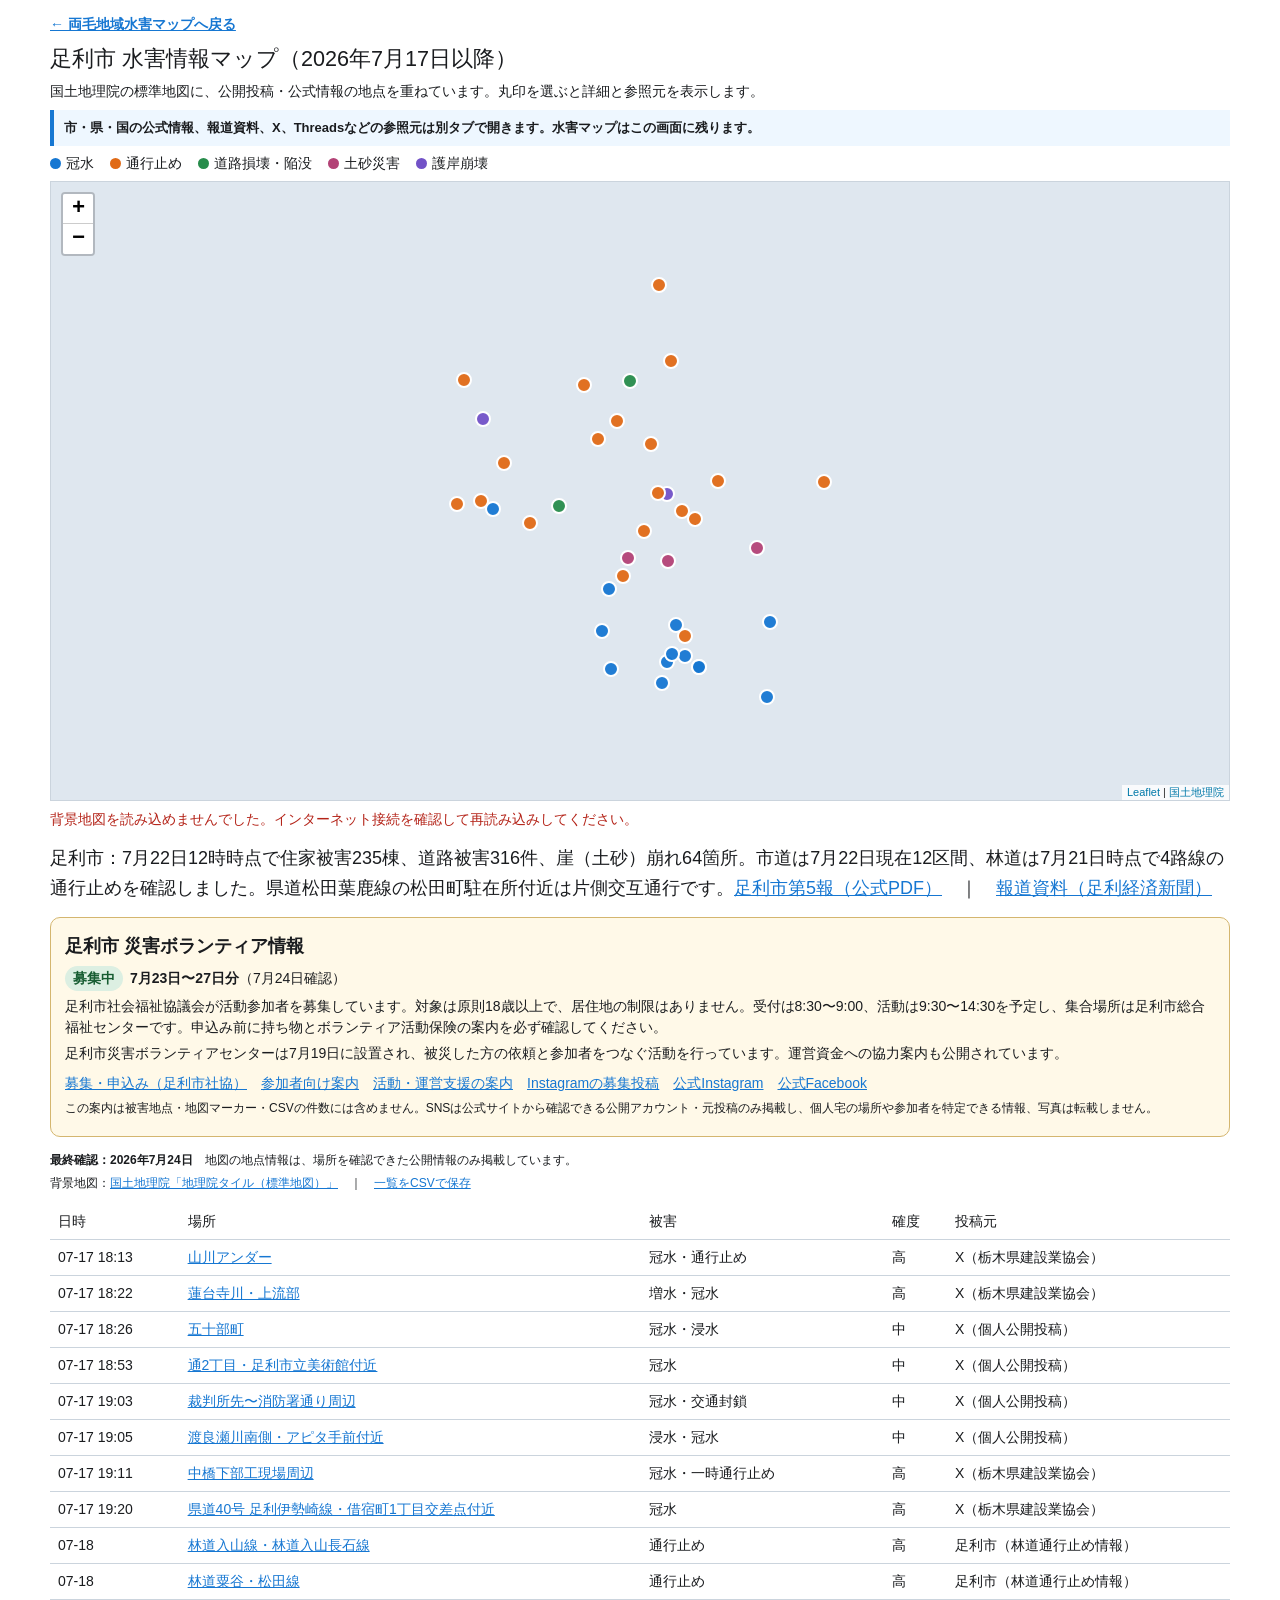
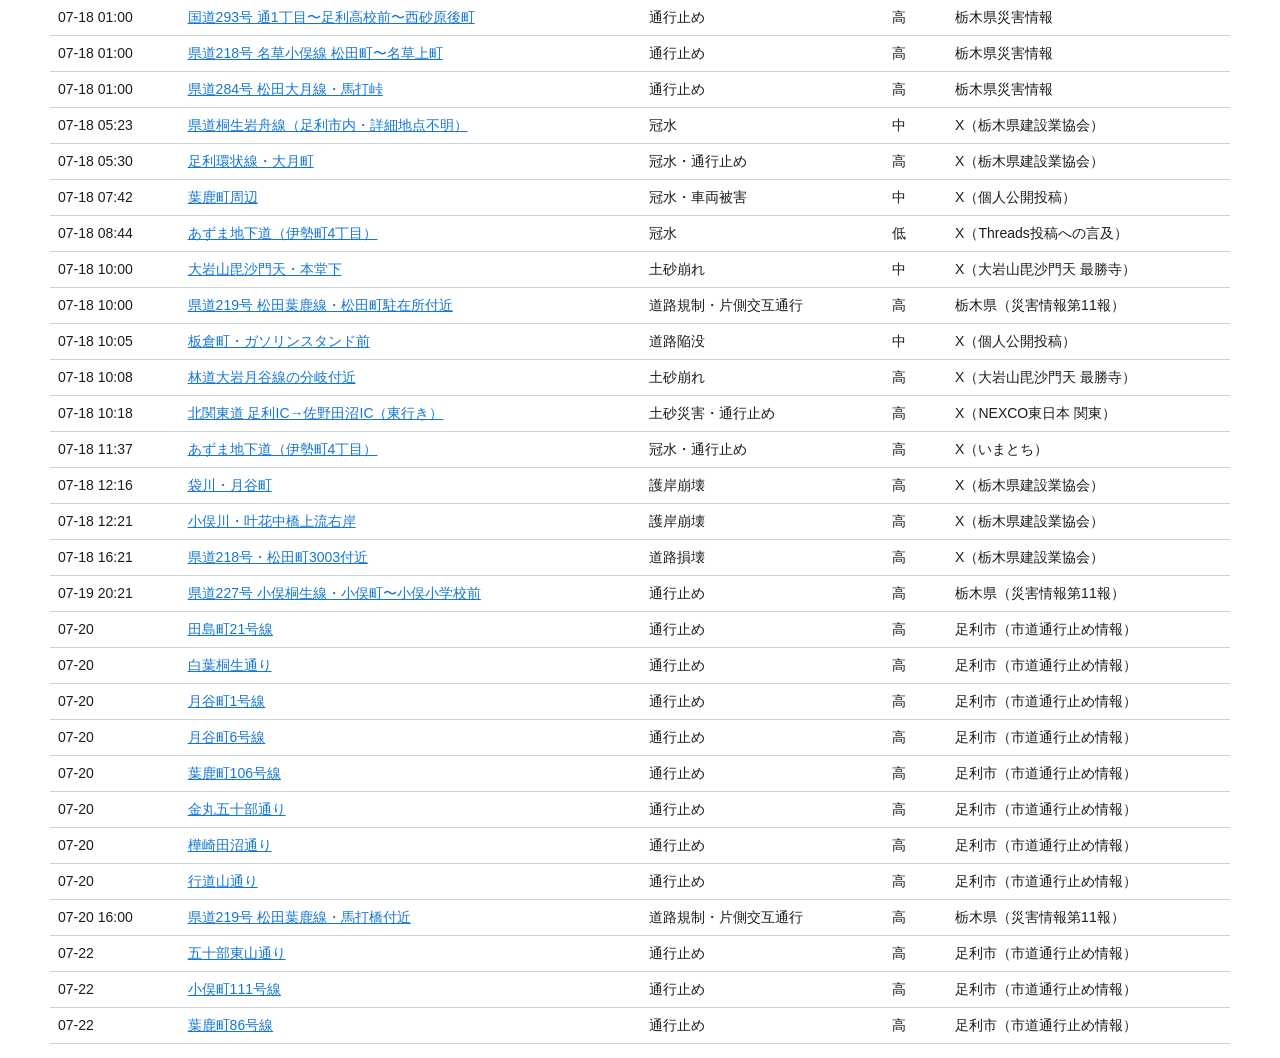
==== ashikaga-flood-map.html @ 70f47def "Add Ashikaga volunteer information" ====
<!doctype html>
<html lang="ja"><head><meta charset="utf-8"><meta name="viewport" content="width=device-width,initial-scale=1">
<title>足利市 水害情報マップ（国土地理院・2026年7月17日以降）</title>
<style>/* required styles */

.leaflet-pane,
.leaflet-tile,
.leaflet-marker-icon,
.leaflet-marker-shadow,
.leaflet-tile-container,
.leaflet-pane > svg,
.leaflet-pane > canvas,
.leaflet-zoom-box,
.leaflet-image-layer,
.leaflet-layer {
	position: absolute;
	left: 0;
	top: 0;
	}
.leaflet-container {
	overflow: hidden;
	}
.leaflet-tile,
.leaflet-marker-icon,
.leaflet-marker-shadow {
	-webkit-user-select: none;
	   -moz-user-select: none;
	        user-select: none;
	  -webkit-user-drag: none;
	}
/* Prevents IE11 from highlighting tiles in blue */
.leaflet-tile::selection {
	background: transparent;
}
/* Safari renders non-retina tile on retina better with this, but Chrome is worse */
.leaflet-safari .leaflet-tile {
	image-rendering: -webkit-optimize-contrast;
	}
/* hack that prevents hw layers "stretching" when loading new tiles */
.leaflet-safari .leaflet-tile-container {
	width: 1600px;
	height: 1600px;
	-webkit-transform-origin: 0 0;
	}
.leaflet-marker-icon,
.leaflet-marker-shadow {
	display: block;
	}
/* .leaflet-container svg: reset svg max-width decleration shipped in Joomla! (joomla.org) 3.x */
/* .leaflet-container img: map is broken in FF if you have max-width: 100% on tiles */
.leaflet-container .leaflet-overlay-pane svg {
	max-width: none !important;
	max-height: none !important;
	}
.leaflet-container .leaflet-marker-pane img,
.leaflet-container .leaflet-shadow-pane img,
.leaflet-container .leaflet-tile-pane img,
.leaflet-container img.leaflet-image-layer,
.leaflet-container .leaflet-tile {
	max-width: none !important;
	max-height: none !important;
	width: auto;
	padding: 0;
	}

.leaflet-container img.leaflet-tile {
	/* See: https://bugs.chromium.org/p/chromium/issues/detail?id=600120 */
	mix-blend-mode: plus-lighter;
}

.leaflet-container.leaflet-touch-zoom {
	-ms-touch-action: pan-x pan-y;
	touch-action: pan-x pan-y;
	}
.leaflet-container.leaflet-touch-drag {
	-ms-touch-action: pinch-zoom;
	/* Fallback for FF which doesn't support pinch-zoom */
	touch-action: none;
	touch-action: pinch-zoom;
}
.leaflet-container.leaflet-touch-drag.leaflet-touch-zoom {
	-ms-touch-action: none;
	touch-action: none;
}
.leaflet-container {
	-webkit-tap-highlight-color: transparent;
}
.leaflet-container a {
	-webkit-tap-highlight-color: rgba(51, 181, 229, 0.4);
}
.leaflet-tile {
	filter: inherit;
	visibility: hidden;
	}
.leaflet-tile-loaded {
	visibility: inherit;
	}
.leaflet-zoom-box {
	width: 0;
	height: 0;
	-moz-box-sizing: border-box;
	     box-sizing: border-box;
	z-index: 800;
	}
/* workaround for https://bugzilla.mozilla.org/show_bug.cgi?id=888319 */
.leaflet-overlay-pane svg {
	-moz-user-select: none;
	}

.leaflet-pane         { z-index: 400; }

.leaflet-tile-pane    { z-index: 200; }
.leaflet-overlay-pane { z-index: 400; }
.leaflet-shadow-pane  { z-index: 500; }
.leaflet-marker-pane  { z-index: 600; }
.leaflet-tooltip-pane   { z-index: 650; }
.leaflet-popup-pane   { z-index: 700; }

.leaflet-map-pane canvas { z-index: 100; }
.leaflet-map-pane svg    { z-index: 200; }

.leaflet-vml-shape {
	width: 1px;
	height: 1px;
	}
.lvml {
	behavior: url(#default#VML);
	display: inline-block;
	position: absolute;
	}


/* control positioning */

.leaflet-control {
	position: relative;
	z-index: 800;
	pointer-events: visiblePainted; /* IE 9-10 doesn't have auto */
	pointer-events: auto;
	}
.leaflet-top,
.leaflet-bottom {
	position: absolute;
	z-index: 1000;
	pointer-events: none;
	}
.leaflet-top {
	top: 0;
	}
.leaflet-right {
	right: 0;
	}
.leaflet-bottom {
	bottom: 0;
	}
.leaflet-left {
	left: 0;
	}
.leaflet-control {
	float: left;
	clear: both;
	}
.leaflet-right .leaflet-control {
	float: right;
	}
.leaflet-top .leaflet-control {
	margin-top: 10px;
	}
.leaflet-bottom .leaflet-control {
	margin-bottom: 10px;
	}
.leaflet-left .leaflet-control {
	margin-left: 10px;
	}
.leaflet-right .leaflet-control {
	margin-right: 10px;
	}


/* zoom and fade animations */

.leaflet-fade-anim .leaflet-popup {
	opacity: 0;
	-webkit-transition: opacity 0.2s linear;
	   -moz-transition: opacity 0.2s linear;
	        transition: opacity 0.2s linear;
	}
.leaflet-fade-anim .leaflet-map-pane .leaflet-popup {
	opacity: 1;
	}
.leaflet-zoom-animated {
	-webkit-transform-origin: 0 0;
	    -ms-transform-origin: 0 0;
	        transform-origin: 0 0;
	}
svg.leaflet-zoom-animated {
	will-change: transform;
}

.leaflet-zoom-anim .leaflet-zoom-animated {
	-webkit-transition: -webkit-transform 0.25s cubic-bezier(0,0,0.25,1);
	   -moz-transition:    -moz-transform 0.25s cubic-bezier(0,0,0.25,1);
	        transition:         transform 0.25s cubic-bezier(0,0,0.25,1);
	}
.leaflet-zoom-anim .leaflet-tile,
.leaflet-pan-anim .leaflet-tile {
	-webkit-transition: none;
	   -moz-transition: none;
	        transition: none;
	}

.leaflet-zoom-anim .leaflet-zoom-hide {
	visibility: hidden;
	}


/* cursors */

.leaflet-interactive {
	cursor: pointer;
	}
.leaflet-grab {
	cursor: -webkit-grab;
	cursor:    -moz-grab;
	cursor:         grab;
	}
.leaflet-crosshair,
.leaflet-crosshair .leaflet-interactive {
	cursor: crosshair;
	}
.leaflet-popup-pane,
.leaflet-control {
	cursor: auto;
	}
.leaflet-dragging .leaflet-grab,
.leaflet-dragging .leaflet-grab .leaflet-interactive,
.leaflet-dragging .leaflet-marker-draggable {
	cursor: move;
	cursor: -webkit-grabbing;
	cursor:    -moz-grabbing;
	cursor:         grabbing;
	}

/* marker & overlays interactivity */
.leaflet-marker-icon,
.leaflet-marker-shadow,
.leaflet-image-layer,
.leaflet-pane > svg path,
.leaflet-tile-container {
	pointer-events: none;
	}

.leaflet-marker-icon.leaflet-interactive,
.leaflet-image-layer.leaflet-interactive,
.leaflet-pane > svg path.leaflet-interactive,
svg.leaflet-image-layer.leaflet-interactive path {
	pointer-events: visiblePainted; /* IE 9-10 doesn't have auto */
	pointer-events: auto;
	}

/* visual tweaks */

.leaflet-container {
	background: #ddd;
	outline-offset: 1px;
	}
.leaflet-container a {
	color: #0078A8;
	}
.leaflet-zoom-box {
	border: 2px dotted #38f;
	background: rgba(255,255,255,0.5);
	}


/* general typography */
.leaflet-container {
	font-family: "Helvetica Neue", Arial, Helvetica, sans-serif;
	font-size: 12px;
	font-size: 0.75rem;
	line-height: 1.5;
	}


/* general toolbar styles */

.leaflet-bar {
	box-shadow: 0 1px 5px rgba(0,0,0,0.65);
	border-radius: 4px;
	}
.leaflet-bar a {
	background-color: #fff;
	border-bottom: 1px solid #ccc;
	width: 26px;
	height: 26px;
	line-height: 26px;
	display: block;
	text-align: center;
	text-decoration: none;
	color: black;
	}
.leaflet-bar a,
.leaflet-control-layers-toggle {
	background-position: 50% 50%;
	background-repeat: no-repeat;
	display: block;
	}
.leaflet-bar a:hover,
.leaflet-bar a:focus {
	background-color: #f4f4f4;
	}
.leaflet-bar a:first-child {
	border-top-left-radius: 4px;
	border-top-right-radius: 4px;
	}
.leaflet-bar a:last-child {
	border-bottom-left-radius: 4px;
	border-bottom-right-radius: 4px;
	border-bottom: none;
	}
.leaflet-bar a.leaflet-disabled {
	cursor: default;
	background-color: #f4f4f4;
	color: #bbb;
	}

.leaflet-touch .leaflet-bar a {
	width: 30px;
	height: 30px;
	line-height: 30px;
	}
.leaflet-touch .leaflet-bar a:first-child {
	border-top-left-radius: 2px;
	border-top-right-radius: 2px;
	}
.leaflet-touch .leaflet-bar a:last-child {
	border-bottom-left-radius: 2px;
	border-bottom-right-radius: 2px;
	}

/* zoom control */

.leaflet-control-zoom-in,
.leaflet-control-zoom-out {
	font: bold 18px 'Lucida Console', Monaco, monospace;
	text-indent: 1px;
	}

.leaflet-touch .leaflet-control-zoom-in, .leaflet-touch .leaflet-control-zoom-out  {
	font-size: 22px;
	}


/* layers control */

.leaflet-control-layers {
	box-shadow: 0 1px 5px rgba(0,0,0,0.4);
	background: #fff;
	border-radius: 5px;
	}
.leaflet-control-layers-toggle {
	background-image: url(images/layers.png);
	width: 36px;
	height: 36px;
	}
.leaflet-retina .leaflet-control-layers-toggle {
	background-image: url(images/layers-2x.png);
	background-size: 26px 26px;
	}
.leaflet-touch .leaflet-control-layers-toggle {
	width: 44px;
	height: 44px;
	}
.leaflet-control-layers .leaflet-control-layers-list,
.leaflet-control-layers-expanded .leaflet-control-layers-toggle {
	display: none;
	}
.leaflet-control-layers-expanded .leaflet-control-layers-list {
	display: block;
	position: relative;
	}
.leaflet-control-layers-expanded {
	padding: 6px 10px 6px 6px;
	color: #333;
	background: #fff;
	}
.leaflet-control-layers-scrollbar {
	overflow-y: scroll;
	overflow-x: hidden;
	padding-right: 5px;
	}
.leaflet-control-layers-selector {
	margin-top: 2px;
	position: relative;
	top: 1px;
	}
.leaflet-control-layers label {
	display: block;
	font-size: 13px;
	font-size: 1.08333em;
	}
.leaflet-control-layers-separator {
	height: 0;
	border-top: 1px solid #ddd;
	margin: 5px -10px 5px -6px;
	}

/* Default icon URLs */
.leaflet-default-icon-path { /* used only in path-guessing heuristic, see L.Icon.Default */
	background-image: url(images/marker-icon.png);
	}


/* attribution and scale controls */

.leaflet-container .leaflet-control-attribution {
	background: #fff;
	background: rgba(255, 255, 255, 0.8);
	margin: 0;
	}
.leaflet-control-attribution,
.leaflet-control-scale-line {
	padding: 0 5px;
	color: #333;
	line-height: 1.4;
	}
.leaflet-control-attribution a {
	text-decoration: none;
	}
.leaflet-control-attribution a:hover,
.leaflet-control-attribution a:focus {
	text-decoration: underline;
	}
.leaflet-attribution-flag {
	display: inline !important;
	vertical-align: baseline !important;
	width: 1em;
	height: 0.6669em;
	}
.leaflet-left .leaflet-control-scale {
	margin-left: 5px;
	}
.leaflet-bottom .leaflet-control-scale {
	margin-bottom: 5px;
	}
.leaflet-control-scale-line {
	border: 2px solid #777;
	border-top: none;
	line-height: 1.1;
	padding: 2px 5px 1px;
	white-space: nowrap;
	-moz-box-sizing: border-box;
	     box-sizing: border-box;
	background: rgba(255, 255, 255, 0.8);
	text-shadow: 1px 1px #fff;
	}
.leaflet-control-scale-line:not(:first-child) {
	border-top: 2px solid #777;
	border-bottom: none;
	margin-top: -2px;
	}
.leaflet-control-scale-line:not(:first-child):not(:last-child) {
	border-bottom: 2px solid #777;
	}

.leaflet-touch .leaflet-control-attribution,
.leaflet-touch .leaflet-control-layers,
.leaflet-touch .leaflet-bar {
	box-shadow: none;
	}
.leaflet-touch .leaflet-control-layers,
.leaflet-touch .leaflet-bar {
	border: 2px solid rgba(0,0,0,0.2);
	background-clip: padding-box;
	}


/* popup */

.leaflet-popup {
	position: absolute;
	text-align: center;
	margin-bottom: 20px;
	}
.leaflet-popup-content-wrapper {
	padding: 1px;
	text-align: left;
	border-radius: 12px;
	}
.leaflet-popup-content {
	margin: 13px 24px 13px 20px;
	line-height: 1.3;
	font-size: 13px;
	font-size: 1.08333em;
	min-height: 1px;
	}
.leaflet-popup-content p {
	margin: 17px 0;
	margin: 1.3em 0;
	}
.leaflet-popup-tip-container {
	width: 40px;
	height: 20px;
	position: absolute;
	left: 50%;
	margin-top: -1px;
	margin-left: -20px;
	overflow: hidden;
	pointer-events: none;
	}
.leaflet-popup-tip {
	width: 17px;
	height: 17px;
	padding: 1px;

	margin: -10px auto 0;
	pointer-events: auto;

	-webkit-transform: rotate(45deg);
	   -moz-transform: rotate(45deg);
	    -ms-transform: rotate(45deg);
	        transform: rotate(45deg);
	}
.leaflet-popup-content-wrapper,
.leaflet-popup-tip {
	background: white;
	color: #333;
	box-shadow: 0 3px 14px rgba(0,0,0,0.4);
	}
.leaflet-container a.leaflet-popup-close-button {
	position: absolute;
	top: 0;
	right: 0;
	border: none;
	text-align: center;
	width: 24px;
	height: 24px;
	font: 16px/24px Tahoma, Verdana, sans-serif;
	color: #757575;
	text-decoration: none;
	background: transparent;
	}
.leaflet-container a.leaflet-popup-close-button:hover,
.leaflet-container a.leaflet-popup-close-button:focus {
	color: #585858;
	}
.leaflet-popup-scrolled {
	overflow: auto;
	}

.leaflet-oldie .leaflet-popup-content-wrapper {
	-ms-zoom: 1;
	}
.leaflet-oldie .leaflet-popup-tip {
	width: 24px;
	margin: 0 auto;

	-ms-filter: "progid:DXImageTransform.Microsoft.Matrix(M11=0.70710678, M12=0.70710678, M21=-0.70710678, M22=0.70710678)";
	filter: progid:DXImageTransform.Microsoft.Matrix(M11=0.70710678, M12=0.70710678, M21=-0.70710678, M22=0.70710678);
	}

.leaflet-oldie .leaflet-control-zoom,
.leaflet-oldie .leaflet-control-layers,
.leaflet-oldie .leaflet-popup-content-wrapper,
.leaflet-oldie .leaflet-popup-tip {
	border: 1px solid #999;
	}


/* div icon */

.leaflet-div-icon {
	background: #fff;
	border: 1px solid #666;
	}


/* Tooltip */
/* Base styles for the element that has a tooltip */
.leaflet-tooltip {
	position: absolute;
	padding: 6px;
	background-color: #fff;
	border: 1px solid #fff;
	border-radius: 3px;
	color: #222;
	white-space: nowrap;
	-webkit-user-select: none;
	-moz-user-select: none;
	-ms-user-select: none;
	user-select: none;
	pointer-events: none;
	box-shadow: 0 1px 3px rgba(0,0,0,0.4);
	}
.leaflet-tooltip.leaflet-interactive {
	cursor: pointer;
	pointer-events: auto;
	}
.leaflet-tooltip-top:before,
.leaflet-tooltip-bottom:before,
.leaflet-tooltip-left:before,
.leaflet-tooltip-right:before {
	position: absolute;
	pointer-events: none;
	border: 6px solid transparent;
	background: transparent;
	content: "";
	}

/* Directions */

.leaflet-tooltip-bottom {
	margin-top: 6px;
}
.leaflet-tooltip-top {
	margin-top: -6px;
}
.leaflet-tooltip-bottom:before,
.leaflet-tooltip-top:before {
	left: 50%;
	margin-left: -6px;
	}
.leaflet-tooltip-top:before {
	bottom: 0;
	margin-bottom: -12px;
	border-top-color: #fff;
	}
.leaflet-tooltip-bottom:before {
	top: 0;
	margin-top: -12px;
	margin-left: -6px;
	border-bottom-color: #fff;
	}
.leaflet-tooltip-left {
	margin-left: -6px;
}
.leaflet-tooltip-right {
	margin-left: 6px;
}
.leaflet-tooltip-left:before,
.leaflet-tooltip-right:before {
	top: 50%;
	margin-top: -6px;
	}
.leaflet-tooltip-left:before {
	right: 0;
	margin-right: -12px;
	border-left-color: #fff;
	}
.leaflet-tooltip-right:before {
	left: 0;
	margin-left: -12px;
	border-right-color: #fff;
	}

/* Printing */

@media print {
	/* Prevent printers from removing background-images of controls. */
	.leaflet-control {
		-webkit-print-color-adjust: exact;
		print-color-adjust: exact;
		}
	}
</style>
<style>
:root{color-scheme:light dark;--bg:light-dark(#fff,#181818);--fg:light-dark(#1a1c1f,#fff);--border:light-dark(#cbd4dd,#555);--flood:#1677d2;--closed:#e06a16;--road:#278c4b;--landslide:#b34276;--bank:#7252c7}
*{box-sizing:border-box}body{margin:0;padding:14px;background:var(--bg);color:var(--fg);font:14px/1.5 -apple-system,BlinkMacSystemFont,"Segoe UI",sans-serif}main{max-width:1180px;margin:auto}h1{font-size:1.35rem;font-weight:500;margin:0 0 6px}.note{margin:0 0 8px}.legend{display:flex;flex-wrap:wrap;gap:7px 16px;margin:7px 0}.legend span{display:flex;align-items:center;gap:5px}.dot{width:11px;height:11px;border-radius:50%;display:inline-block}.flood{background:var(--flood)}.closed{background:var(--closed)}.road{background:var(--road)}.landslide{background:var(--landslide)}.bank{background:var(--bank)}
#map{height:620px;min-height:420px;width:100%;background:#dfe7ef;border:1px solid var(--border);z-index:0}.map-error{display:none;margin:8px 0;color:#b42318}.back-link{display:inline-block;margin:0 0 8px;font-weight:700}.source{margin:5px 0;font-size:12px}.latest-report{margin:14px 0 10px;font-size:18px;line-height:1.65;font-weight:500}.external-note{margin:7px 0;padding:8px 10px;border-left:4px solid #1677d2;background:light-dark(#eef7ff,#152536);font-size:13px;font-weight:600}.volunteer-card{margin:14px 0;padding:14px;border:1px solid light-dark(#d4b66f,#806f40);border-radius:10px;background:light-dark(#fff9e8,#292516)}.volunteer-card h2{margin:0 0 6px;font-size:1.15rem}.volunteer-card p{margin:5px 0}.volunteer-status{display:inline-block;margin-right:7px;padding:2px 8px;border-radius:999px;background:light-dark(#dcefe2,#21412b);color:light-dark(#165c31,#c9f7d6);font-weight:700}.volunteer-links{display:flex;flex-wrap:wrap;gap:6px 14px;margin-top:9px}.volunteer-note{font-size:12px}.table-wrap{overflow-x:auto;margin-top:12px}table{width:100%;border-collapse:collapse}th,td{text-align:left;padding:7px 8px;border-bottom:1px solid var(--border);vertical-align:top}th{font-weight:500}td:first-child{white-space:nowrap}a{color:#1677d2}.leaflet-popup-content{font:13px/1.45 -apple-system,BlinkMacSystemFont,"Segoe UI",sans-serif}.leaflet-popup-content strong{font-weight:600}.leaflet-control-attribution{font-size:11px}
@media(max-width:600px){body{padding:7px}#map{height:min(56vh,440px);min-height:320px;touch-action:pan-y!important}th,td{padding:6px 5px;font-size:12px}}
</style></head><body><main>
<a class="back-link" href="flood.html">← 両毛地域水害マップへ戻る</a>
<h1>足利市 水害情報マップ（2026年7月17日以降）</h1>
<p class="note">国土地理院の標準地図に、公開投稿・公式情報の地点を重ねています。丸印を選ぶと詳細と参照元を表示します。</p>
<p class="external-note">市・県・国の公式情報、報道資料、X、Threadsなどの参照元は別タブで開きます。水害マップはこの画面に残ります。</p>
<div class="legend"><span><i class="dot flood"></i>冠水</span><span><i class="dot closed"></i>通行止め</span><span><i class="dot road"></i>道路損壊・陥没</span><span><i class="dot landslide"></i>土砂災害</span><span><i class="dot bank"></i>護岸崩壊</span></div>
<div id="map" role="application" aria-label="国土地理院標準地図を背景にした足利市水害情報地図"></div>
<p id="map-error" class="map-error">背景地図を読み込めませんでした。インターネット接続を確認して再読み込みしてください。</p>
<!-- 毎日の水害情報更新でも、公式発表と報道資料の両リンクを保持する -->
<p class="latest-report">足利市：7月22日12時時点で住家被害235棟、道路被害316件、崖（土砂）崩れ64箇所。市道は7月22日現在12区間、林道は7月21日時点で4路線の通行止めを確認しました。県道松田葉鹿線の松田町駐在所付近は片側交互通行です。<a href="https://www.city.ashikaga.tochigi.jp/manage/contents/upload/6a61c3cbc0b93.pdf" target="_blank" rel="noopener noreferrer">足利市第5報（公式PDF）</a>　｜　<a href="https://ashikaga.keizai.biz/headline/1109/" target="_blank" rel="noopener noreferrer">報道資料（足利経済新聞）</a></p>
<!-- 毎朝、足利市のみ災害ボランティア募集・活動情報と公式SNSリンクを更新する。被害地点データには含めない -->
<section class="volunteer-card" aria-labelledby="volunteer-title">
  <h2 id="volunteer-title">足利市 災害ボランティア情報</h2>
  <p><span class="volunteer-status">募集中</span><strong>7月23日〜27日分</strong>（7月24日確認）</p>
  <p>足利市社会福祉協議会が活動参加者を募集しています。対象は原則18歳以上で、居住地の制限はありません。受付は8:30〜9:00、活動は9:30〜14:30を予定し、集合場所は足利市総合福祉センターです。申込み前に持ち物とボランティア活動保険の案内を必ず確認してください。</p>
  <p>足利市災害ボランティアセンターは7月19日に設置され、被災した方の依頼と参加者をつなぐ活動を行っています。運営資金への協力案内も公開されています。</p>
  <div class="volunteer-links" aria-label="災害ボランティアの参照元">
    <a href="https://www.ashikagashakyo.or.jp/news/info/73298" target="_blank" rel="noopener noreferrer">募集・申込み（足利市社協）</a>
    <a href="https://www.ashikagashakyo.or.jp/news/73325" target="_blank" rel="noopener noreferrer">参加者向け案内</a>
    <a href="https://www.ashikagashakyo.or.jp/news/73309" target="_blank" rel="noopener noreferrer">活動・運営支援の案内</a>
    <a href="https://www.instagram.com/p/DbA_vtskwFD/" target="_blank" rel="noopener noreferrer">Instagramの募集投稿</a>
    <a href="https://www.instagram.com/ashikaga_shakyo/" target="_blank" rel="noopener noreferrer">公式Instagram</a>
    <a href="https://www.facebook.com/ashishakyo/" target="_blank" rel="noopener noreferrer">公式Facebook</a>
  </div>
  <p class="volunteer-note">この案内は被害地点・地図マーカー・CSVの件数には含めません。SNSは公式サイトから確認できる公開アカウント・元投稿のみ掲載し、個人宅の場所や参加者を特定できる情報、写真は転載しません。</p>
</section>
<p class="source"><strong>最終確認：2026年7月24日</strong>　地図の地点情報は、場所を確認できた公開情報のみ掲載しています。</p>
<p class="source">背景地図：<a href="https://maps.gsi.go.jp/development/ichiran.html" target="_blank" rel="noopener noreferrer">国土地理院「地理院タイル（標準地図）」</a>　｜　<a href="ashikaga-flood-incidents.csv" download>一覧をCSVで保存</a></p>
<div class="table-wrap"><table><thead><tr><th>日時</th><th>場所</th><th>被害</th><th>確度</th><th>投稿元</th></tr></thead><tbody id="rows"></tbody></table></div>
</main>
<script>/* @preserve
 * Leaflet 1.9.4, a JS library for interactive maps. https://leafletjs.com
 * (c) 2010-2023 Vladimir Agafonkin, (c) 2010-2011 CloudMade
 */
!function(t,e){"object"==typeof exports&&"undefined"!=typeof module?e(exports):"function"==typeof define&&define.amd?define(["exports"],e):e((t="undefined"!=typeof globalThis?globalThis:t||self).leaflet={})}(this,function(t){"use strict";function l(t){for(var e,i,n=1,o=arguments.length;n<o;n++)for(e in i=arguments[n])t[e]=i[e];return t}var R=Object.create||function(t){return N.prototype=t,new N};function N(){}function a(t,e){var i,n=Array.prototype.slice;return t.bind?t.bind.apply(t,n.call(arguments,1)):(i=n.call(arguments,2),function(){return t.apply(e,i.length?i.concat(n.call(arguments)):arguments)})}var D=0;function h(t){return"_leaflet_id"in t||(t._leaflet_id=++D),t._leaflet_id}function j(t,e,i){var n,o,s=function(){n=!1,o&&(r.apply(i,o),o=!1)},r=function(){n?o=arguments:(t.apply(i,arguments),setTimeout(s,e),n=!0)};return r}function H(t,e,i){var n=e[1],e=e[0],o=n-e;return t===n&&i?t:((t-e)%o+o)%o+e}function u(){return!1}function i(t,e){return!1===e?t:(e=Math.pow(10,void 0===e?6:e),Math.round(t*e)/e)}function W(t){return t.trim?t.trim():t.replace(/^\s+|\s+$/g,"")}function F(t){return W(t).split(/\s+/)}function c(t,e){for(var i in Object.prototype.hasOwnProperty.call(t,"options")||(t.options=t.options?R(t.options):{}),e)t.options[i]=e[i];return t.options}function U(t,e,i){var n,o=[];for(n in t)o.push(encodeURIComponent(i?n.toUpperCase():n)+"="+encodeURIComponent(t[n]));return(e&&-1!==e.indexOf("?")?"&":"?")+o.join("&")}var V=/\{ *([\w_ -]+) *\}/g;function q(t,i){return t.replace(V,function(t,e){e=i[e];if(void 0===e)throw new Error("No value provided for variable "+t);return e="function"==typeof e?e(i):e})}var d=Array.isArray||function(t){return"[object Array]"===Object.prototype.toString.call(t)};function G(t,e){for(var i=0;i<t.length;i++)if(t[i]===e)return i;return-1}var K="[data-uri]";function Y(t){return window["webkit"+t]||window["moz"+t]||window["ms"+t]}var X=0;function J(t){var e=+new Date,i=Math.max(0,16-(e-X));return X=e+i,window.setTimeout(t,i)}var $=window.requestAnimationFrame||Y("RequestAnimationFrame")||J,Q=window.cancelAnimationFrame||Y("CancelAnimationFrame")||Y("CancelRequestAnimationFrame")||function(t){window.clearTimeout(t)};function x(t,e,i){if(!i||$!==J)return $.call(window,a(t,e));t.call(e)}function r(t){t&&Q.call(window,t)}var tt={__proto__:null,extend:l,create:R,bind:a,get lastId(){return D},stamp:h,throttle:j,wrapNum:H,falseFn:u,formatNum:i,trim:W,splitWords:F,setOptions:c,getParamString:U,template:q,isArray:d,indexOf:G,emptyImageUrl:K,requestFn:$,cancelFn:Q,requestAnimFrame:x,cancelAnimFrame:r};function et(){}et.extend=function(t){function e(){c(this),this.initialize&&this.initialize.apply(this,arguments),this.callInitHooks()}var i,n=e.__super__=this.prototype,o=R(n);for(i in(o.constructor=e).prototype=o,this)Object.prototype.hasOwnProperty.call(this,i)&&"prototype"!==i&&"__super__"!==i&&(e[i]=this[i]);if(t.statics&&l(e,t.statics),t.includes){var s=t.includes;if("undefined"!=typeof L&&L&&L.Mixin){s=d(s)?s:[s];for(var r=0;r<s.length;r++)s[r]===L.Mixin.Events&&console.warn("Deprecated include of L.Mixin.Events: this property will be removed in future releases, please inherit from L.Evented instead.",(new Error).stack)}l.apply(null,[o].concat(t.includes))}return l(o,t),delete o.statics,delete o.includes,o.options&&(o.options=n.options?R(n.options):{},l(o.options,t.options)),o._initHooks=[],o.callInitHooks=function(){if(!this._initHooksCalled){n.callInitHooks&&n.callInitHooks.call(this),this._initHooksCalled=!0;for(var t=0,e=o._initHooks.length;t<e;t++)o._initHooks[t].call(this)}},e},et.include=function(t){var e=this.prototype.options;return l(this.prototype,t),t.options&&(this.prototype.options=e,this.mergeOptions(t.options)),this},et.mergeOptions=function(t){return l(this.prototype.options,t),this},et.addInitHook=function(t){var e=Array.prototype.slice.call(arguments,1),i="function"==typeof t?t:function(){this[t].apply(this,e)};return this.prototype._initHooks=this.prototype._initHooks||[],this.prototype._initHooks.push(i),this};var e={on:function(t,e,i){if("object"==typeof t)for(var n in t)this._on(n,t[n],e);else for(var o=0,s=(t=F(t)).length;o<s;o++)this._on(t[o],e,i);return this},off:function(t,e,i){if(arguments.length)if("object"==typeof t)for(var n in t)this._off(n,t[n],e);else{t=F(t);for(var o=1===arguments.length,s=0,r=t.length;s<r;s++)o?this._off(t[s]):this._off(t[s],e,i)}else delete this._events;return this},_on:function(t,e,i,n){"function"!=typeof e?console.warn("wrong listener type: "+typeof e):!1===this._listens(t,e,i)&&(e={fn:e,ctx:i=i===this?void 0:i},n&&(e.once=!0),this._events=this._events||{},this._events[t]=this._events[t]||[],this._events[t].push(e))},_off:function(t,e,i){var n,o,s;if(this._events&&(n=this._events[t]))if(1===arguments.length){if(this._firingCount)for(o=0,s=n.length;o<s;o++)n[o].fn=u;delete this._events[t]}else"function"!=typeof e?console.warn("wrong listener type: "+typeof e):!1!==(e=this._listens(t,e,i))&&(i=n[e],this._firingCount&&(i.fn=u,this._events[t]=n=n.slice()),n.splice(e,1))},fire:function(t,e,i){if(this.listens(t,i)){var n=l({},e,{type:t,target:this,sourceTarget:e&&e.sourceTarget||this});if(this._events){var o=this._events[t];if(o){this._firingCount=this._firingCount+1||1;for(var s=0,r=o.length;s<r;s++){var a=o[s],h=a.fn;a.once&&this.off(t,h,a.ctx),h.call(a.ctx||this,n)}this._firingCount--}}i&&this._propagateEvent(n)}return this},listens:function(t,e,i,n){"string"!=typeof t&&console.warn('"string" type argument expected');var o=e,s=("function"!=typeof e&&(n=!!e,i=o=void 0),this._events&&this._events[t]);if(s&&s.length&&!1!==this._listens(t,o,i))return!0;if(n)for(var r in this._eventParents)if(this._eventParents[r].listens(t,e,i,n))return!0;return!1},_listens:function(t,e,i){if(this._events){var n=this._events[t]||[];if(!e)return!!n.length;i===this&&(i=void 0);for(var o=0,s=n.length;o<s;o++)if(n[o].fn===e&&n[o].ctx===i)return o}return!1},once:function(t,e,i){if("object"==typeof t)for(var n in t)this._on(n,t[n],e,!0);else for(var o=0,s=(t=F(t)).length;o<s;o++)this._on(t[o],e,i,!0);return this},addEventParent:function(t){return this._eventParents=this._eventParents||{},this._eventParents[h(t)]=t,this},removeEventParent:function(t){return this._eventParents&&delete this._eventParents[h(t)],this},_propagateEvent:function(t){for(var e in this._eventParents)this._eventParents[e].fire(t.type,l({layer:t.target,propagatedFrom:t.target},t),!0)}},it=(e.addEventListener=e.on,e.removeEventListener=e.clearAllEventListeners=e.off,e.addOneTimeEventListener=e.once,e.fireEvent=e.fire,e.hasEventListeners=e.listens,et.extend(e));function p(t,e,i){this.x=i?Math.round(t):t,this.y=i?Math.round(e):e}var nt=Math.trunc||function(t){return 0<t?Math.floor(t):Math.ceil(t)};function m(t,e,i){return t instanceof p?t:d(t)?new p(t[0],t[1]):null==t?t:"object"==typeof t&&"x"in t&&"y"in t?new p(t.x,t.y):new p(t,e,i)}function f(t,e){if(t)for(var i=e?[t,e]:t,n=0,o=i.length;n<o;n++)this.extend(i[n])}function _(t,e){return!t||t instanceof f?t:new f(t,e)}function s(t,e){if(t)for(var i=e?[t,e]:t,n=0,o=i.length;n<o;n++)this.extend(i[n])}function g(t,e){return t instanceof s?t:new s(t,e)}function v(t,e,i){if(isNaN(t)||isNaN(e))throw new Error("Invalid LatLng object: ("+t+", "+e+")");this.lat=+t,this.lng=+e,void 0!==i&&(this.alt=+i)}function w(t,e,i){return t instanceof v?t:d(t)&&"object"!=typeof t[0]?3===t.length?new v(t[0],t[1],t[2]):2===t.length?new v(t[0],t[1]):null:null==t?t:"object"==typeof t&&"lat"in t?new v(t.lat,"lng"in t?t.lng:t.lon,t.alt):void 0===e?null:new v(t,e,i)}p.prototype={clone:function(){return new p(this.x,this.y)},add:function(t){return this.clone()._add(m(t))},_add:function(t){return this.x+=t.x,this.y+=t.y,this},subtract:function(t){return this.clone()._subtract(m(t))},_subtract:function(t){return this.x-=t.x,this.y-=t.y,this},divideBy:function(t){return this.clone()._divideBy(t)},_divideBy:function(t){return this.x/=t,this.y/=t,this},multiplyBy:function(t){return this.clone()._multiplyBy(t)},_multiplyBy:function(t){return this.x*=t,this.y*=t,this},scaleBy:function(t){return new p(this.x*t.x,this.y*t.y)},unscaleBy:function(t){return new p(this.x/t.x,this.y/t.y)},round:function(){return this.clone()._round()},_round:function(){return this.x=Math.round(this.x),this.y=Math.round(this.y),this},floor:function(){return this.clone()._floor()},_floor:function(){return this.x=Math.floor(this.x),this.y=Math.floor(this.y),this},ceil:function(){return this.clone()._ceil()},_ceil:function(){return this.x=Math.ceil(this.x),this.y=Math.ceil(this.y),this},trunc:function(){return this.clone()._trunc()},_trunc:function(){return this.x=nt(this.x),this.y=nt(this.y),this},distanceTo:function(t){var e=(t=m(t)).x-this.x,t=t.y-this.y;return Math.sqrt(e*e+t*t)},equals:function(t){return(t=m(t)).x===this.x&&t.y===this.y},contains:function(t){return t=m(t),Math.abs(t.x)<=Math.abs(this.x)&&Math.abs(t.y)<=Math.abs(this.y)},toString:function(){return"Point("+i(this.x)+", "+i(this.y)+")"}},f.prototype={extend:function(t){var e,i;if(t){if(t instanceof p||"number"==typeof t[0]||"x"in t)e=i=m(t);else if(e=(t=_(t)).min,i=t.max,!e||!i)return this;this.min||this.max?(this.min.x=Math.min(e.x,this.min.x),this.max.x=Math.max(i.x,this.max.x),this.min.y=Math.min(e.y,this.min.y),this.max.y=Math.max(i.y,this.max.y)):(this.min=e.clone(),this.max=i.clone())}return this},getCenter:function(t){return m((this.min.x+this.max.x)/2,(this.min.y+this.max.y)/2,t)},getBottomLeft:function(){return m(this.min.x,this.max.y)},getTopRight:function(){return m(this.max.x,this.min.y)},getTopLeft:function(){return this.min},getBottomRight:function(){return this.max},getSize:function(){return this.max.subtract(this.min)},contains:function(t){var e,i;return(t=("number"==typeof t[0]||t instanceof p?m:_)(t))instanceof f?(e=t.min,i=t.max):e=i=t,e.x>=this.min.x&&i.x<=this.max.x&&e.y>=this.min.y&&i.y<=this.max.y},intersects:function(t){t=_(t);var e=this.min,i=this.max,n=t.min,t=t.max,o=t.x>=e.x&&n.x<=i.x,t=t.y>=e.y&&n.y<=i.y;return o&&t},overlaps:function(t){t=_(t);var e=this.min,i=this.max,n=t.min,t=t.max,o=t.x>e.x&&n.x<i.x,t=t.y>e.y&&n.y<i.y;return o&&t},isValid:function(){return!(!this.min||!this.max)},pad:function(t){var e=this.min,i=this.max,n=Math.abs(e.x-i.x)*t,t=Math.abs(e.y-i.y)*t;return _(m(e.x-n,e.y-t),m(i.x+n,i.y+t))},equals:function(t){return!!t&&(t=_(t),this.min.equals(t.getTopLeft())&&this.max.equals(t.getBottomRight()))}},s.prototype={extend:function(t){var e,i,n=this._southWest,o=this._northEast;if(t instanceof v)i=e=t;else{if(!(t instanceof s))return t?this.extend(w(t)||g(t)):this;if(e=t._southWest,i=t._northEast,!e||!i)return this}return n||o?(n.lat=Math.min(e.lat,n.lat),n.lng=Math.min(e.lng,n.lng),o.lat=Math.max(i.lat,o.lat),o.lng=Math.max(i.lng,o.lng)):(this._southWest=new v(e.lat,e.lng),this._northEast=new v(i.lat,i.lng)),this},pad:function(t){var e=this._southWest,i=this._northEast,n=Math.abs(e.lat-i.lat)*t,t=Math.abs(e.lng-i.lng)*t;return new s(new v(e.lat-n,e.lng-t),new v(i.lat+n,i.lng+t))},getCenter:function(){return new v((this._southWest.lat+this._northEast.lat)/2,(this._southWest.lng+this._northEast.lng)/2)},getSouthWest:function(){return this._southWest},getNorthEast:function(){return this._northEast},getNorthWest:function(){return new v(this.getNorth(),this.getWest())},getSouthEast:function(){return new v(this.getSouth(),this.getEast())},getWest:function(){return this._southWest.lng},getSouth:function(){return this._southWest.lat},getEast:function(){return this._northEast.lng},getNorth:function(){return this._northEast.lat},contains:function(t){t=("number"==typeof t[0]||t instanceof v||"lat"in t?w:g)(t);var e,i,n=this._southWest,o=this._northEast;return t instanceof s?(e=t.getSouthWest(),i=t.getNorthEast()):e=i=t,e.lat>=n.lat&&i.lat<=o.lat&&e.lng>=n.lng&&i.lng<=o.lng},intersects:function(t){t=g(t);var e=this._southWest,i=this._northEast,n=t.getSouthWest(),t=t.getNorthEast(),o=t.lat>=e.lat&&n.lat<=i.lat,t=t.lng>=e.lng&&n.lng<=i.lng;return o&&t},overlaps:function(t){t=g(t);var e=this._southWest,i=this._northEast,n=t.getSouthWest(),t=t.getNorthEast(),o=t.lat>e.lat&&n.lat<i.lat,t=t.lng>e.lng&&n.lng<i.lng;return o&&t},toBBoxString:function(){return[this.getWest(),this.getSouth(),this.getEast(),this.getNorth()].join(",")},equals:function(t,e){return!!t&&(t=g(t),this._southWest.equals(t.getSouthWest(),e)&&this._northEast.equals(t.getNorthEast(),e))},isValid:function(){return!(!this._southWest||!this._northEast)}};var ot={latLngToPoint:function(t,e){t=this.projection.project(t),e=this.scale(e);return this.transformation._transform(t,e)},pointToLatLng:function(t,e){e=this.scale(e),t=this.transformation.untransform(t,e);return this.projection.unproject(t)},project:function(t){return this.projection.project(t)},unproject:function(t){return this.projection.unproject(t)},scale:function(t){return 256*Math.pow(2,t)},zoom:function(t){return Math.log(t/256)/Math.LN2},getProjectedBounds:function(t){var e;return this.infinite?null:(e=this.projection.bounds,t=this.scale(t),new f(this.transformation.transform(e.min,t),this.transformation.transform(e.max,t)))},infinite:!(v.prototype={equals:function(t,e){return!!t&&(t=w(t),Math.max(Math.abs(this.lat-t.lat),Math.abs(this.lng-t.lng))<=(void 0===e?1e-9:e))},toString:function(t){return"LatLng("+i(this.lat,t)+", "+i(this.lng,t)+")"},distanceTo:function(t){return st.distance(this,w(t))},wrap:function(){return st.wrapLatLng(this)},toBounds:function(t){var t=180*t/40075017,e=t/Math.cos(Math.PI/180*this.lat);return g([this.lat-t,this.lng-e],[this.lat+t,this.lng+e])},clone:function(){return new v(this.lat,this.lng,this.alt)}}),wrapLatLng:function(t){var e=this.wrapLng?H(t.lng,this.wrapLng,!0):t.lng;return new v(this.wrapLat?H(t.lat,this.wrapLat,!0):t.lat,e,t.alt)},wrapLatLngBounds:function(t){var e=t.getCenter(),i=this.wrapLatLng(e),n=e.lat-i.lat,e=e.lng-i.lng;return 0==n&&0==e?t:(i=t.getSouthWest(),t=t.getNorthEast(),new s(new v(i.lat-n,i.lng-e),new v(t.lat-n,t.lng-e)))}},st=l({},ot,{wrapLng:[-180,180],R:6371e3,distance:function(t,e){var i=Math.PI/180,n=t.lat*i,o=e.lat*i,s=Math.sin((e.lat-t.lat)*i/2),e=Math.sin((e.lng-t.lng)*i/2),t=s*s+Math.cos(n)*Math.cos(o)*e*e,i=2*Math.atan2(Math.sqrt(t),Math.sqrt(1-t));return this.R*i}}),rt=6378137,rt={R:rt,MAX_LATITUDE:85.0511287798,project:function(t){var e=Math.PI/180,i=this.MAX_LATITUDE,i=Math.max(Math.min(i,t.lat),-i),i=Math.sin(i*e);return new p(this.R*t.lng*e,this.R*Math.log((1+i)/(1-i))/2)},unproject:function(t){var e=180/Math.PI;return new v((2*Math.atan(Math.exp(t.y/this.R))-Math.PI/2)*e,t.x*e/this.R)},bounds:new f([-(rt=rt*Math.PI),-rt],[rt,rt])};function at(t,e,i,n){d(t)?(this._a=t[0],this._b=t[1],this._c=t[2],this._d=t[3]):(this._a=t,this._b=e,this._c=i,this._d=n)}function ht(t,e,i,n){return new at(t,e,i,n)}at.prototype={transform:function(t,e){return this._transform(t.clone(),e)},_transform:function(t,e){return t.x=(e=e||1)*(this._a*t.x+this._b),t.y=e*(this._c*t.y+this._d),t},untransform:function(t,e){return new p((t.x/(e=e||1)-this._b)/this._a,(t.y/e-this._d)/this._c)}};var lt=l({},st,{code:"EPSG:3857",projection:rt,transformation:ht(lt=.5/(Math.PI*rt.R),.5,-lt,.5)}),ut=l({},lt,{code:"EPSG:900913"});function ct(t){return document.createElementNS("http://www.w3.org/2000/svg",t)}function dt(t,e){for(var i,n,o,s,r="",a=0,h=t.length;a<h;a++){for(i=0,n=(o=t[a]).length;i<n;i++)r+=(i?"L":"M")+(s=o[i]).x+" "+s.y;r+=e?b.svg?"z":"x":""}return r||"M0 0"}var _t=document.documentElement.style,pt="ActiveXObject"in window,mt=pt&&!document.addEventListener,n="msLaunchUri"in navigator&&!("documentMode"in document),ft=y("webkit"),gt=y("android"),vt=y("android 2")||y("android 3"),yt=parseInt(/WebKit\/([0-9]+)|$/.exec(navigator.userAgent)[1],10),yt=gt&&y("Google")&&yt<537&&!("AudioNode"in window),xt=!!window.opera,wt=!n&&y("chrome"),bt=y("gecko")&&!ft&&!xt&&!pt,Pt=!wt&&y("safari"),Lt=y("phantom"),o="OTransition"in _t,Tt=0===navigator.platform.indexOf("Win"),Mt=pt&&"transition"in _t,zt="WebKitCSSMatrix"in window&&"m11"in new window.WebKitCSSMatrix&&!vt,_t="MozPerspective"in _t,Ct=!window.L_DISABLE_3D&&(Mt||zt||_t)&&!o&&!Lt,Zt="undefined"!=typeof orientation||y("mobile"),St=Zt&&ft,Et=Zt&&zt,kt=!window.PointerEvent&&window.MSPointerEvent,Ot=!(!window.PointerEvent&&!kt),At="ontouchstart"in window||!!window.TouchEvent,Bt=!window.L_NO_TOUCH&&(At||Ot),It=Zt&&xt,Rt=Zt&&bt,Nt=1<(window.devicePixelRatio||window.screen.deviceXDPI/window.screen.logicalXDPI),Dt=function(){var t=!1;try{var e=Object.defineProperty({},"passive",{get:function(){t=!0}});window.addEventListener("testPassiveEventSupport",u,e),window.removeEventListener("testPassiveEventSupport",u,e)}catch(t){}return t}(),jt=!!document.createElement("canvas").getContext,Ht=!(!document.createElementNS||!ct("svg").createSVGRect),Wt=!!Ht&&((Wt=document.createElement("div")).innerHTML="<svg/>","http://www.w3.org/2000/svg"===(Wt.firstChild&&Wt.firstChild.namespaceURI));function y(t){return 0<=navigator.userAgent.toLowerCase().indexOf(t)}var b={ie:pt,ielt9:mt,edge:n,webkit:ft,android:gt,android23:vt,androidStock:yt,opera:xt,chrome:wt,gecko:bt,safari:Pt,phantom:Lt,opera12:o,win:Tt,ie3d:Mt,webkit3d:zt,gecko3d:_t,any3d:Ct,mobile:Zt,mobileWebkit:St,mobileWebkit3d:Et,msPointer:kt,pointer:Ot,touch:Bt,touchNative:At,mobileOpera:It,mobileGecko:Rt,retina:Nt,passiveEvents:Dt,canvas:jt,svg:Ht,vml:!Ht&&function(){try{var t=document.createElement("div"),e=(t.innerHTML='<v:shape adj="1"/>',t.firstChild);return e.style.behavior="url(#default#VML)",e&&"object"==typeof e.adj}catch(t){return!1}}(),inlineSvg:Wt,mac:0===navigator.platform.indexOf("Mac"),linux:0===navigator.platform.indexOf("Linux")},Ft=b.msPointer?"MSPointerDown":"pointerdown",Ut=b.msPointer?"MSPointerMove":"pointermove",Vt=b.msPointer?"MSPointerUp":"pointerup",qt=b.msPointer?"MSPointerCancel":"pointercancel",Gt={touchstart:Ft,touchmove:Ut,touchend:Vt,touchcancel:qt},Kt={touchstart:function(t,e){e.MSPOINTER_TYPE_TOUCH&&e.pointerType===e.MSPOINTER_TYPE_TOUCH&&O(e);ee(t,e)},touchmove:ee,touchend:ee,touchcancel:ee},Yt={},Xt=!1;function Jt(t,e,i){return"touchstart"!==e||Xt||(document.addEventListener(Ft,$t,!0),document.addEventListener(Ut,Qt,!0),document.addEventListener(Vt,te,!0),document.addEventListener(qt,te,!0),Xt=!0),Kt[e]?(i=Kt[e].bind(this,i),t.addEventListener(Gt[e],i,!1),i):(console.warn("wrong event specified:",e),u)}function $t(t){Yt[t.pointerId]=t}function Qt(t){Yt[t.pointerId]&&(Yt[t.pointerId]=t)}function te(t){delete Yt[t.pointerId]}function ee(t,e){if(e.pointerType!==(e.MSPOINTER_TYPE_MOUSE||"mouse")){for(var i in e.touches=[],Yt)e.touches.push(Yt[i]);e.changedTouches=[e],t(e)}}var ie=200;function ne(t,i){t.addEventListener("dblclick",i);var n,o=0;function e(t){var e;1!==t.detail?n=t.detail:"mouse"===t.pointerType||t.sourceCapabilities&&!t.sourceCapabilities.firesTouchEvents||((e=Ne(t)).some(function(t){return t instanceof HTMLLabelElement&&t.attributes.for})&&!e.some(function(t){return t instanceof HTMLInputElement||t instanceof HTMLSelectElement})||((e=Date.now())-o<=ie?2===++n&&i(function(t){var e,i,n={};for(i in t)e=t[i],n[i]=e&&e.bind?e.bind(t):e;return(t=n).type="dblclick",n.detail=2,n.isTrusted=!1,n._simulated=!0,n}(t)):n=1,o=e))}return t.addEventListener("click",e),{dblclick:i,simDblclick:e}}var oe,se,re,ae,he,le,ue=we(["transform","webkitTransform","OTransform","MozTransform","msTransform"]),ce=we(["webkitTransition","transition","OTransition","MozTransition","msTransition"]),de="webkitTransition"===ce||"OTransition"===ce?ce+"End":"transitionend";function _e(t){return"string"==typeof t?document.getElementById(t):t}function pe(t,e){var i=t.style[e]||t.currentStyle&&t.currentStyle[e];return"auto"===(i=i&&"auto"!==i||!document.defaultView?i:(t=document.defaultView.getComputedStyle(t,null))?t[e]:null)?null:i}function P(t,e,i){t=document.createElement(t);return t.className=e||"",i&&i.appendChild(t),t}function T(t){var e=t.parentNode;e&&e.removeChild(t)}function me(t){for(;t.firstChild;)t.removeChild(t.firstChild)}function fe(t){var e=t.parentNode;e&&e.lastChild!==t&&e.appendChild(t)}function ge(t){var e=t.parentNode;e&&e.firstChild!==t&&e.insertBefore(t,e.firstChild)}function ve(t,e){return void 0!==t.classList?t.classList.contains(e):0<(t=xe(t)).length&&new RegExp("(^|\\s)"+e+"(\\s|$)").test(t)}function M(t,e){var i;if(void 0!==t.classList)for(var n=F(e),o=0,s=n.length;o<s;o++)t.classList.add(n[o]);else ve(t,e)||ye(t,((i=xe(t))?i+" ":"")+e)}function z(t,e){void 0!==t.classList?t.classList.remove(e):ye(t,W((" "+xe(t)+" ").replace(" "+e+" "," ")))}function ye(t,e){void 0===t.className.baseVal?t.className=e:t.className.baseVal=e}function xe(t){return void 0===(t=t.correspondingElement?t.correspondingElement:t).className.baseVal?t.className:t.className.baseVal}function C(t,e){if("opacity"in t.style)t.style.opacity=e;else if("filter"in t.style){var i=!1,n="DXImageTransform.Microsoft.Alpha";try{i=t.filters.item(n)}catch(t){if(1===e)return}e=Math.round(100*e),i?(i.Enabled=100!==e,i.Opacity=e):t.style.filter+=" progid:"+n+"(opacity="+e+")"}}function we(t){for(var e=document.documentElement.style,i=0;i<t.length;i++)if(t[i]in e)return t[i];return!1}function be(t,e,i){e=e||new p(0,0);t.style[ue]=(b.ie3d?"translate("+e.x+"px,"+e.y+"px)":"translate3d("+e.x+"px,"+e.y+"px,0)")+(i?" scale("+i+")":"")}function Z(t,e){t._leaflet_pos=e,b.any3d?be(t,e):(t.style.left=e.x+"px",t.style.top=e.y+"px")}function Pe(t){return t._leaflet_pos||new p(0,0)}function Le(){S(window,"dragstart",O)}function Te(){k(window,"dragstart",O)}function Me(t){for(;-1===t.tabIndex;)t=t.parentNode;t.style&&(ze(),le=(he=t).style.outlineStyle,t.style.outlineStyle="none",S(window,"keydown",ze))}function ze(){he&&(he.style.outlineStyle=le,le=he=void 0,k(window,"keydown",ze))}function Ce(t){for(;!((t=t.parentNode).offsetWidth&&t.offsetHeight||t===document.body););return t}function Ze(t){var e=t.getBoundingClientRect();return{x:e.width/t.offsetWidth||1,y:e.height/t.offsetHeight||1,boundingClientRect:e}}ae="onselectstart"in document?(re=function(){S(window,"selectstart",O)},function(){k(window,"selectstart",O)}):(se=we(["userSelect","WebkitUserSelect","OUserSelect","MozUserSelect","msUserSelect"]),re=function(){var t;se&&(t=document.documentElement.style,oe=t[se],t[se]="none")},function(){se&&(document.documentElement.style[se]=oe,oe=void 0)});pt={__proto__:null,TRANSFORM:ue,TRANSITION:ce,TRANSITION_END:de,get:_e,getStyle:pe,create:P,remove:T,empty:me,toFront:fe,toBack:ge,hasClass:ve,addClass:M,removeClass:z,setClass:ye,getClass:xe,setOpacity:C,testProp:we,setTransform:be,setPosition:Z,getPosition:Pe,get disableTextSelection(){return re},get enableTextSelection(){return ae},disableImageDrag:Le,enableImageDrag:Te,preventOutline:Me,restoreOutline:ze,getSizedParentNode:Ce,getScale:Ze};function S(t,e,i,n){if(e&&"object"==typeof e)for(var o in e)ke(t,o,e[o],i);else for(var s=0,r=(e=F(e)).length;s<r;s++)ke(t,e[s],i,n);return this}var E="_leaflet_events";function k(t,e,i,n){if(1===arguments.length)Se(t),delete t[E];else if(e&&"object"==typeof e)for(var o in e)Oe(t,o,e[o],i);else if(e=F(e),2===arguments.length)Se(t,function(t){return-1!==G(e,t)});else for(var s=0,r=e.length;s<r;s++)Oe(t,e[s],i,n);return this}function Se(t,e){for(var i in t[E]){var n=i.split(/\d/)[0];e&&!e(n)||Oe(t,n,null,null,i)}}var Ee={mouseenter:"mouseover",mouseleave:"mouseout",wheel:!("onwheel"in window)&&"mousewheel"};function ke(e,t,i,n){var o,s,r=t+h(i)+(n?"_"+h(n):"");e[E]&&e[E][r]||(s=o=function(t){return i.call(n||e,t||window.event)},!b.touchNative&&b.pointer&&0===t.indexOf("touch")?o=Jt(e,t,o):b.touch&&"dblclick"===t?o=ne(e,o):"addEventListener"in e?"touchstart"===t||"touchmove"===t||"wheel"===t||"mousewheel"===t?e.addEventListener(Ee[t]||t,o,!!b.passiveEvents&&{passive:!1}):"mouseenter"===t||"mouseleave"===t?e.addEventListener(Ee[t],o=function(t){t=t||window.event,We(e,t)&&s(t)},!1):e.addEventListener(t,s,!1):e.attachEvent("on"+t,o),e[E]=e[E]||{},e[E][r]=o)}function Oe(t,e,i,n,o){o=o||e+h(i)+(n?"_"+h(n):"");var s,r,i=t[E]&&t[E][o];i&&(!b.touchNative&&b.pointer&&0===e.indexOf("touch")?(n=t,r=i,Gt[s=e]?n.removeEventListener(Gt[s],r,!1):console.warn("wrong event specified:",s)):b.touch&&"dblclick"===e?(n=i,(r=t).removeEventListener("dblclick",n.dblclick),r.removeEventListener("click",n.simDblclick)):"removeEventListener"in t?t.removeEventListener(Ee[e]||e,i,!1):t.detachEvent("on"+e,i),t[E][o]=null)}function Ae(t){return t.stopPropagation?t.stopPropagation():t.originalEvent?t.originalEvent._stopped=!0:t.cancelBubble=!0,this}function Be(t){return ke(t,"wheel",Ae),this}function Ie(t){return S(t,"mousedown touchstart dblclick contextmenu",Ae),t._leaflet_disable_click=!0,this}function O(t){return t.preventDefault?t.preventDefault():t.returnValue=!1,this}function Re(t){return O(t),Ae(t),this}function Ne(t){if(t.composedPath)return t.composedPath();for(var e=[],i=t.target;i;)e.push(i),i=i.parentNode;return e}function De(t,e){var i,n;return e?(n=(i=Ze(e)).boundingClientRect,new p((t.clientX-n.left)/i.x-e.clientLeft,(t.clientY-n.top)/i.y-e.clientTop)):new p(t.clientX,t.clientY)}var je=b.linux&&b.chrome?window.devicePixelRatio:b.mac?3*window.devicePixelRatio:0<window.devicePixelRatio?2*window.devicePixelRatio:1;function He(t){return b.edge?t.wheelDeltaY/2:t.deltaY&&0===t.deltaMode?-t.deltaY/je:t.deltaY&&1===t.deltaMode?20*-t.deltaY:t.deltaY&&2===t.deltaMode?60*-t.deltaY:t.deltaX||t.deltaZ?0:t.wheelDelta?(t.wheelDeltaY||t.wheelDelta)/2:t.detail&&Math.abs(t.detail)<32765?20*-t.detail:t.detail?t.detail/-32765*60:0}function We(t,e){var i=e.relatedTarget;if(!i)return!0;try{for(;i&&i!==t;)i=i.parentNode}catch(t){return!1}return i!==t}var mt={__proto__:null,on:S,off:k,stopPropagation:Ae,disableScrollPropagation:Be,disableClickPropagation:Ie,preventDefault:O,stop:Re,getPropagationPath:Ne,getMousePosition:De,getWheelDelta:He,isExternalTarget:We,addListener:S,removeListener:k},Fe=it.extend({run:function(t,e,i,n){this.stop(),this._el=t,this._inProgress=!0,this._duration=i||.25,this._easeOutPower=1/Math.max(n||.5,.2),this._startPos=Pe(t),this._offset=e.subtract(this._startPos),this._startTime=+new Date,this.fire("start"),this._animate()},stop:function(){this._inProgress&&(this._step(!0),this._complete())},_animate:function(){this._animId=x(this._animate,this),this._step()},_step:function(t){var e=+new Date-this._startTime,i=1e3*this._duration;e<i?this._runFrame(this._easeOut(e/i),t):(this._runFrame(1),this._complete())},_runFrame:function(t,e){t=this._startPos.add(this._offset.multiplyBy(t));e&&t._round(),Z(this._el,t),this.fire("step")},_complete:function(){r(this._animId),this._inProgress=!1,this.fire("end")},_easeOut:function(t){return 1-Math.pow(1-t,this._easeOutPower)}}),A=it.extend({options:{crs:lt,center:void 0,zoom:void 0,minZoom:void 0,maxZoom:void 0,layers:[],maxBounds:void 0,renderer:void 0,zoomAnimation:!0,zoomAnimationThreshold:4,fadeAnimation:!0,markerZoomAnimation:!0,transform3DLimit:8388608,zoomSnap:1,zoomDelta:1,trackResize:!0},initialize:function(t,e){e=c(this,e),this._handlers=[],this._layers={},this._zoomBoundLayers={},this._sizeChanged=!0,this._initContainer(t),this._initLayout(),this._onResize=a(this._onResize,this),this._initEvents(),e.maxBounds&&this.setMaxBounds(e.maxBounds),void 0!==e.zoom&&(this._zoom=this._limitZoom(e.zoom)),e.center&&void 0!==e.zoom&&this.setView(w(e.center),e.zoom,{reset:!0}),this.callInitHooks(),this._zoomAnimated=ce&&b.any3d&&!b.mobileOpera&&this.options.zoomAnimation,this._zoomAnimated&&(this._createAnimProxy(),S(this._proxy,de,this._catchTransitionEnd,this)),this._addLayers(this.options.layers)},setView:function(t,e,i){if((e=void 0===e?this._zoom:this._limitZoom(e),t=this._limitCenter(w(t),e,this.options.maxBounds),i=i||{},this._stop(),this._loaded&&!i.reset&&!0!==i)&&(void 0!==i.animate&&(i.zoom=l({animate:i.animate},i.zoom),i.pan=l({animate:i.animate,duration:i.duration},i.pan)),this._zoom!==e?this._tryAnimatedZoom&&this._tryAnimatedZoom(t,e,i.zoom):this._tryAnimatedPan(t,i.pan)))return clearTimeout(this._sizeTimer),this;return this._resetView(t,e,i.pan&&i.pan.noMoveStart),this},setZoom:function(t,e){return this._loaded?this.setView(this.getCenter(),t,{zoom:e}):(this._zoom=t,this)},zoomIn:function(t,e){return t=t||(b.any3d?this.options.zoomDelta:1),this.setZoom(this._zoom+t,e)},zoomOut:function(t,e){return t=t||(b.any3d?this.options.zoomDelta:1),this.setZoom(this._zoom-t,e)},setZoomAround:function(t,e,i){var n=this.getZoomScale(e),o=this.getSize().divideBy(2),t=(t instanceof p?t:this.latLngToContainerPoint(t)).subtract(o).multiplyBy(1-1/n),n=this.containerPointToLatLng(o.add(t));return this.setView(n,e,{zoom:i})},_getBoundsCenterZoom:function(t,e){e=e||{},t=t.getBounds?t.getBounds():g(t);var i=m(e.paddingTopLeft||e.padding||[0,0]),n=m(e.paddingBottomRight||e.padding||[0,0]),o=this.getBoundsZoom(t,!1,i.add(n));return(o="number"==typeof e.maxZoom?Math.min(e.maxZoom,o):o)===1/0?{center:t.getCenter(),zoom:o}:(e=n.subtract(i).divideBy(2),n=this.project(t.getSouthWest(),o),i=this.project(t.getNorthEast(),o),{center:this.unproject(n.add(i).divideBy(2).add(e),o),zoom:o})},fitBounds:function(t,e){if((t=g(t)).isValid())return t=this._getBoundsCenterZoom(t,e),this.setView(t.center,t.zoom,e);throw new Error("Bounds are not valid.")},fitWorld:function(t){return this.fitBounds([[-90,-180],[90,180]],t)},panTo:function(t,e){return this.setView(t,this._zoom,{pan:e})},panBy:function(t,e){var i;return e=e||{},(t=m(t).round()).x||t.y?(!0===e.animate||this.getSize().contains(t)?(this._panAnim||(this._panAnim=new Fe,this._panAnim.on({step:this._onPanTransitionStep,end:this._onPanTransitionEnd},this)),e.noMoveStart||this.fire("movestart"),!1!==e.animate?(M(this._mapPane,"leaflet-pan-anim"),i=this._getMapPanePos().subtract(t).round(),this._panAnim.run(this._mapPane,i,e.duration||.25,e.easeLinearity)):(this._rawPanBy(t),this.fire("move").fire("moveend"))):this._resetView(this.unproject(this.project(this.getCenter()).add(t)),this.getZoom()),this):this.fire("moveend")},flyTo:function(n,o,t){if(!1===(t=t||{}).animate||!b.any3d)return this.setView(n,o,t);this._stop();var s=this.project(this.getCenter()),r=this.project(n),e=this.getSize(),a=this._zoom,h=(n=w(n),o=void 0===o?a:o,Math.max(e.x,e.y)),i=h*this.getZoomScale(a,o),l=r.distanceTo(s)||1,u=1.42,c=u*u;function d(t){t=(i*i-h*h+(t?-1:1)*c*c*l*l)/(2*(t?i:h)*c*l),t=Math.sqrt(t*t+1)-t;return t<1e-9?-18:Math.log(t)}function _(t){return(Math.exp(t)-Math.exp(-t))/2}function p(t){return(Math.exp(t)+Math.exp(-t))/2}var m=d(0);function f(t){return h*(p(m)*(_(t=m+u*t)/p(t))-_(m))/c}var g=Date.now(),v=(d(1)-m)/u,y=t.duration?1e3*t.duration:1e3*v*.8;return this._moveStart(!0,t.noMoveStart),function t(){var e=(Date.now()-g)/y,i=(1-Math.pow(1-e,1.5))*v;e<=1?(this._flyToFrame=x(t,this),this._move(this.unproject(s.add(r.subtract(s).multiplyBy(f(i)/l)),a),this.getScaleZoom(h/(e=i,h*(p(m)/p(m+u*e))),a),{flyTo:!0})):this._move(n,o)._moveEnd(!0)}.call(this),this},flyToBounds:function(t,e){t=this._getBoundsCenterZoom(t,e);return this.flyTo(t.center,t.zoom,e)},setMaxBounds:function(t){return t=g(t),this.listens("moveend",this._panInsideMaxBounds)&&this.off("moveend",this._panInsideMaxBounds),t.isValid()?(this.options.maxBounds=t,this._loaded&&this._panInsideMaxBounds(),this.on("moveend",this._panInsideMaxBounds)):(this.options.maxBounds=null,this)},setMinZoom:function(t){var e=this.options.minZoom;return this.options.minZoom=t,this._loaded&&e!==t&&(this.fire("zoomlevelschange"),this.getZoom()<this.options.minZoom)?this.setZoom(t):this},setMaxZoom:function(t){var e=this.options.maxZoom;return this.options.maxZoom=t,this._loaded&&e!==t&&(this.fire("zoomlevelschange"),this.getZoom()>this.options.maxZoom)?this.setZoom(t):this},panInsideBounds:function(t,e){this._enforcingBounds=!0;var i=this.getCenter(),t=this._limitCenter(i,this._zoom,g(t));return i.equals(t)||this.panTo(t,e),this._enforcingBounds=!1,this},panInside:function(t,e){var i=m((e=e||{}).paddingTopLeft||e.padding||[0,0]),n=m(e.paddingBottomRight||e.padding||[0,0]),o=this.project(this.getCenter()),t=this.project(t),s=this.getPixelBounds(),i=_([s.min.add(i),s.max.subtract(n)]),s=i.getSize();return i.contains(t)||(this._enforcingBounds=!0,n=t.subtract(i.getCenter()),i=i.extend(t).getSize().subtract(s),o.x+=n.x<0?-i.x:i.x,o.y+=n.y<0?-i.y:i.y,this.panTo(this.unproject(o),e),this._enforcingBounds=!1),this},invalidateSize:function(t){if(!this._loaded)return this;t=l({animate:!1,pan:!0},!0===t?{animate:!0}:t);var e=this.getSize(),i=(this._sizeChanged=!0,this._lastCenter=null,this.getSize()),n=e.divideBy(2).round(),o=i.divideBy(2).round(),n=n.subtract(o);return n.x||n.y?(t.animate&&t.pan?this.panBy(n):(t.pan&&this._rawPanBy(n),this.fire("move"),t.debounceMoveend?(clearTimeout(this._sizeTimer),this._sizeTimer=setTimeout(a(this.fire,this,"moveend"),200)):this.fire("moveend")),this.fire("resize",{oldSize:e,newSize:i})):this},stop:function(){return this.setZoom(this._limitZoom(this._zoom)),this.options.zoomSnap||this.fire("viewreset"),this._stop()},locate:function(t){var e,i;return t=this._locateOptions=l({timeout:1e4,watch:!1},t),"geolocation"in navigator?(e=a(this._handleGeolocationResponse,this),i=a(this._handleGeolocationError,this),t.watch?this._locationWatchId=navigator.geolocation.watchPosition(e,i,t):navigator.geolocation.getCurrentPosition(e,i,t)):this._handleGeolocationError({code:0,message:"Geolocation not supported."}),this},stopLocate:function(){return navigator.geolocation&&navigator.geolocation.clearWatch&&navigator.geolocation.clearWatch(this._locationWatchId),this._locateOptions&&(this._locateOptions.setView=!1),this},_handleGeolocationError:function(t){var e;this._container._leaflet_id&&(e=t.code,t=t.message||(1===e?"permission denied":2===e?"position unavailable":"timeout"),this._locateOptions.setView&&!this._loaded&&this.fitWorld(),this.fire("locationerror",{code:e,message:"Geolocation error: "+t+"."}))},_handleGeolocationResponse:function(t){if(this._container._leaflet_id){var e,i,n=new v(t.coords.latitude,t.coords.longitude),o=n.toBounds(2*t.coords.accuracy),s=this._locateOptions,r=(s.setView&&(e=this.getBoundsZoom(o),this.setView(n,s.maxZoom?Math.min(e,s.maxZoom):e)),{latlng:n,bounds:o,timestamp:t.timestamp});for(i in t.coords)"number"==typeof t.coords[i]&&(r[i]=t.coords[i]);this.fire("locationfound",r)}},addHandler:function(t,e){return e&&(e=this[t]=new e(this),this._handlers.push(e),this.options[t]&&e.enable()),this},remove:function(){if(this._initEvents(!0),this.options.maxBounds&&this.off("moveend",this._panInsideMaxBounds),this._containerId!==this._container._leaflet_id)throw new Error("Map container is being reused by another instance");try{delete this._container._leaflet_id,delete this._containerId}catch(t){this._container._leaflet_id=void 0,this._containerId=void 0}for(var t in void 0!==this._locationWatchId&&this.stopLocate(),this._stop(),T(this._mapPane),this._clearControlPos&&this._clearControlPos(),this._resizeRequest&&(r(this._resizeRequest),this._resizeRequest=null),this._clearHandlers(),this._loaded&&this.fire("unload"),this._layers)this._layers[t].remove();for(t in this._panes)T(this._panes[t]);return this._layers=[],this._panes=[],delete this._mapPane,delete this._renderer,this},createPane:function(t,e){e=P("div","leaflet-pane"+(t?" leaflet-"+t.replace("Pane","")+"-pane":""),e||this._mapPane);return t&&(this._panes[t]=e),e},getCenter:function(){return this._checkIfLoaded(),this._lastCenter&&!this._moved()?this._lastCenter.clone():this.layerPointToLatLng(this._getCenterLayerPoint())},getZoom:function(){return this._zoom},getBounds:function(){var t=this.getPixelBounds();return new s(this.unproject(t.getBottomLeft()),this.unproject(t.getTopRight()))},getMinZoom:function(){return void 0===this.options.minZoom?this._layersMinZoom||0:this.options.minZoom},getMaxZoom:function(){return void 0===this.options.maxZoom?void 0===this._layersMaxZoom?1/0:this._layersMaxZoom:this.options.maxZoom},getBoundsZoom:function(t,e,i){t=g(t),i=m(i||[0,0]);var n=this.getZoom()||0,o=this.getMinZoom(),s=this.getMaxZoom(),r=t.getNorthWest(),t=t.getSouthEast(),i=this.getSize().subtract(i),t=_(this.project(t,n),this.project(r,n)).getSize(),r=b.any3d?this.options.zoomSnap:1,a=i.x/t.x,i=i.y/t.y,t=e?Math.max(a,i):Math.min(a,i),n=this.getScaleZoom(t,n);return r&&(n=Math.round(n/(r/100))*(r/100),n=e?Math.ceil(n/r)*r:Math.floor(n/r)*r),Math.max(o,Math.min(s,n))},getSize:function(){return this._size&&!this._sizeChanged||(this._size=new p(this._container.clientWidth||0,this._container.clientHeight||0),this._sizeChanged=!1),this._size.clone()},getPixelBounds:function(t,e){t=this._getTopLeftPoint(t,e);return new f(t,t.add(this.getSize()))},getPixelOrigin:function(){return this._checkIfLoaded(),this._pixelOrigin},getPixelWorldBounds:function(t){return this.options.crs.getProjectedBounds(void 0===t?this.getZoom():t)},getPane:function(t){return"string"==typeof t?this._panes[t]:t},getPanes:function(){return this._panes},getContainer:function(){return this._container},getZoomScale:function(t,e){var i=this.options.crs;return e=void 0===e?this._zoom:e,i.scale(t)/i.scale(e)},getScaleZoom:function(t,e){var i=this.options.crs,t=(e=void 0===e?this._zoom:e,i.zoom(t*i.scale(e)));return isNaN(t)?1/0:t},project:function(t,e){return e=void 0===e?this._zoom:e,this.options.crs.latLngToPoint(w(t),e)},unproject:function(t,e){return e=void 0===e?this._zoom:e,this.options.crs.pointToLatLng(m(t),e)},layerPointToLatLng:function(t){t=m(t).add(this.getPixelOrigin());return this.unproject(t)},latLngToLayerPoint:function(t){return this.project(w(t))._round()._subtract(this.getPixelOrigin())},wrapLatLng:function(t){return this.options.crs.wrapLatLng(w(t))},wrapLatLngBounds:function(t){return this.options.crs.wrapLatLngBounds(g(t))},distance:function(t,e){return this.options.crs.distance(w(t),w(e))},containerPointToLayerPoint:function(t){return m(t).subtract(this._getMapPanePos())},layerPointToContainerPoint:function(t){return m(t).add(this._getMapPanePos())},containerPointToLatLng:function(t){t=this.containerPointToLayerPoint(m(t));return this.layerPointToLatLng(t)},latLngToContainerPoint:function(t){return this.layerPointToContainerPoint(this.latLngToLayerPoint(w(t)))},mouseEventToContainerPoint:function(t){return De(t,this._container)},mouseEventToLayerPoint:function(t){return this.containerPointToLayerPoint(this.mouseEventToContainerPoint(t))},mouseEventToLatLng:function(t){return this.layerPointToLatLng(this.mouseEventToLayerPoint(t))},_initContainer:function(t){t=this._container=_e(t);if(!t)throw new Error("Map container not found.");if(t._leaflet_id)throw new Error("Map container is already initialized.");S(t,"scroll",this._onScroll,this),this._containerId=h(t)},_initLayout:function(){var t=this._container,e=(this._fadeAnimated=this.options.fadeAnimation&&b.any3d,M(t,"leaflet-container"+(b.touch?" leaflet-touch":"")+(b.retina?" leaflet-retina":"")+(b.ielt9?" leaflet-oldie":"")+(b.safari?" leaflet-safari":"")+(this._fadeAnimated?" leaflet-fade-anim":"")),pe(t,"position"));"absolute"!==e&&"relative"!==e&&"fixed"!==e&&"sticky"!==e&&(t.style.position="relative"),this._initPanes(),this._initControlPos&&this._initControlPos()},_initPanes:function(){var t=this._panes={};this._paneRenderers={},this._mapPane=this.createPane("mapPane",this._container),Z(this._mapPane,new p(0,0)),this.createPane("tilePane"),this.createPane("overlayPane"),this.createPane("shadowPane"),this.createPane("markerPane"),this.createPane("tooltipPane"),this.createPane("popupPane"),this.options.markerZoomAnimation||(M(t.markerPane,"leaflet-zoom-hide"),M(t.shadowPane,"leaflet-zoom-hide"))},_resetView:function(t,e,i){Z(this._mapPane,new p(0,0));var n=!this._loaded,o=(this._loaded=!0,e=this._limitZoom(e),this.fire("viewprereset"),this._zoom!==e);this._moveStart(o,i)._move(t,e)._moveEnd(o),this.fire("viewreset"),n&&this.fire("load")},_moveStart:function(t,e){return t&&this.fire("zoomstart"),e||this.fire("movestart"),this},_move:function(t,e,i,n){void 0===e&&(e=this._zoom);var o=this._zoom!==e;return this._zoom=e,this._lastCenter=t,this._pixelOrigin=this._getNewPixelOrigin(t),n?i&&i.pinch&&this.fire("zoom",i):((o||i&&i.pinch)&&this.fire("zoom",i),this.fire("move",i)),this},_moveEnd:function(t){return t&&this.fire("zoomend"),this.fire("moveend")},_stop:function(){return r(this._flyToFrame),this._panAnim&&this._panAnim.stop(),this},_rawPanBy:function(t){Z(this._mapPane,this._getMapPanePos().subtract(t))},_getZoomSpan:function(){return this.getMaxZoom()-this.getMinZoom()},_panInsideMaxBounds:function(){this._enforcingBounds||this.panInsideBounds(this.options.maxBounds)},_checkIfLoaded:function(){if(!this._loaded)throw new Error("Set map center and zoom first.")},_initEvents:function(t){this._targets={};var e=t?k:S;e((this._targets[h(this._container)]=this)._container,"click dblclick mousedown mouseup mouseover mouseout mousemove contextmenu keypress keydown keyup",this._handleDOMEvent,this),this.options.trackResize&&e(window,"resize",this._onResize,this),b.any3d&&this.options.transform3DLimit&&(t?this.off:this.on).call(this,"moveend",this._onMoveEnd)},_onResize:function(){r(this._resizeRequest),this._resizeRequest=x(function(){this.invalidateSize({debounceMoveend:!0})},this)},_onScroll:function(){this._container.scrollTop=0,this._container.scrollLeft=0},_onMoveEnd:function(){var t=this._getMapPanePos();Math.max(Math.abs(t.x),Math.abs(t.y))>=this.options.transform3DLimit&&this._resetView(this.getCenter(),this.getZoom())},_findEventTargets:function(t,e){for(var i,n=[],o="mouseout"===e||"mouseover"===e,s=t.target||t.srcElement,r=!1;s;){if((i=this._targets[h(s)])&&("click"===e||"preclick"===e)&&this._draggableMoved(i)){r=!0;break}if(i&&i.listens(e,!0)){if(o&&!We(s,t))break;if(n.push(i),o)break}if(s===this._container)break;s=s.parentNode}return n=n.length||r||o||!this.listens(e,!0)?n:[this]},_isClickDisabled:function(t){for(;t&&t!==this._container;){if(t._leaflet_disable_click)return!0;t=t.parentNode}},_handleDOMEvent:function(t){var e,i=t.target||t.srcElement;!this._loaded||i._leaflet_disable_events||"click"===t.type&&this._isClickDisabled(i)||("mousedown"===(e=t.type)&&Me(i),this._fireDOMEvent(t,e))},_mouseEvents:["click","dblclick","mouseover","mouseout","contextmenu"],_fireDOMEvent:function(t,e,i){"click"===t.type&&((a=l({},t)).type="preclick",this._fireDOMEvent(a,a.type,i));var n=this._findEventTargets(t,e);if(i){for(var o=[],s=0;s<i.length;s++)i[s].listens(e,!0)&&o.push(i[s]);n=o.concat(n)}if(n.length){"contextmenu"===e&&O(t);var r,a=n[0],h={originalEvent:t};for("keypress"!==t.type&&"keydown"!==t.type&&"keyup"!==t.type&&(r=a.getLatLng&&(!a._radius||a._radius<=10),h.containerPoint=r?this.latLngToContainerPoint(a.getLatLng()):this.mouseEventToContainerPoint(t),h.layerPoint=this.containerPointToLayerPoint(h.containerPoint),h.latlng=r?a.getLatLng():this.layerPointToLatLng(h.layerPoint)),s=0;s<n.length;s++)if(n[s].fire(e,h,!0),h.originalEvent._stopped||!1===n[s].options.bubblingMouseEvents&&-1!==G(this._mouseEvents,e))return}},_draggableMoved:function(t){return(t=t.dragging&&t.dragging.enabled()?t:this).dragging&&t.dragging.moved()||this.boxZoom&&this.boxZoom.moved()},_clearHandlers:function(){for(var t=0,e=this._handlers.length;t<e;t++)this._handlers[t].disable()},whenReady:function(t,e){return this._loaded?t.call(e||this,{target:this}):this.on("load",t,e),this},_getMapPanePos:function(){return Pe(this._mapPane)||new p(0,0)},_moved:function(){var t=this._getMapPanePos();return t&&!t.equals([0,0])},_getTopLeftPoint:function(t,e){return(t&&void 0!==e?this._getNewPixelOrigin(t,e):this.getPixelOrigin()).subtract(this._getMapPanePos())},_getNewPixelOrigin:function(t,e){var i=this.getSize()._divideBy(2);return this.project(t,e)._subtract(i)._add(this._getMapPanePos())._round()},_latLngToNewLayerPoint:function(t,e,i){i=this._getNewPixelOrigin(i,e);return this.project(t,e)._subtract(i)},_latLngBoundsToNewLayerBounds:function(t,e,i){i=this._getNewPixelOrigin(i,e);return _([this.project(t.getSouthWest(),e)._subtract(i),this.project(t.getNorthWest(),e)._subtract(i),this.project(t.getSouthEast(),e)._subtract(i),this.project(t.getNorthEast(),e)._subtract(i)])},_getCenterLayerPoint:function(){return this.containerPointToLayerPoint(this.getSize()._divideBy(2))},_getCenterOffset:function(t){return this.latLngToLayerPoint(t).subtract(this._getCenterLayerPoint())},_limitCenter:function(t,e,i){var n,o;return!i||(n=this.project(t,e),o=this.getSize().divideBy(2),o=new f(n.subtract(o),n.add(o)),o=this._getBoundsOffset(o,i,e),Math.abs(o.x)<=1&&Math.abs(o.y)<=1)?t:this.unproject(n.add(o),e)},_limitOffset:function(t,e){var i;return e?(i=new f((i=this.getPixelBounds()).min.add(t),i.max.add(t)),t.add(this._getBoundsOffset(i,e))):t},_getBoundsOffset:function(t,e,i){e=_(this.project(e.getNorthEast(),i),this.project(e.getSouthWest(),i)),i=e.min.subtract(t.min),e=e.max.subtract(t.max);return new p(this._rebound(i.x,-e.x),this._rebound(i.y,-e.y))},_rebound:function(t,e){return 0<t+e?Math.round(t-e)/2:Math.max(0,Math.ceil(t))-Math.max(0,Math.floor(e))},_limitZoom:function(t){var e=this.getMinZoom(),i=this.getMaxZoom(),n=b.any3d?this.options.zoomSnap:1;return n&&(t=Math.round(t/n)*n),Math.max(e,Math.min(i,t))},_onPanTransitionStep:function(){this.fire("move")},_onPanTransitionEnd:function(){z(this._mapPane,"leaflet-pan-anim"),this.fire("moveend")},_tryAnimatedPan:function(t,e){t=this._getCenterOffset(t)._trunc();return!(!0!==(e&&e.animate)&&!this.getSize().contains(t))&&(this.panBy(t,e),!0)},_createAnimProxy:function(){var t=this._proxy=P("div","leaflet-proxy leaflet-zoom-animated");this._panes.mapPane.appendChild(t),this.on("zoomanim",function(t){var e=ue,i=this._proxy.style[e];be(this._proxy,this.project(t.center,t.zoom),this.getZoomScale(t.zoom,1)),i===this._proxy.style[e]&&this._animatingZoom&&this._onZoomTransitionEnd()},this),this.on("load moveend",this._animMoveEnd,this),this._on("unload",this._destroyAnimProxy,this)},_destroyAnimProxy:function(){T(this._proxy),this.off("load moveend",this._animMoveEnd,this),delete this._proxy},_animMoveEnd:function(){var t=this.getCenter(),e=this.getZoom();be(this._proxy,this.project(t,e),this.getZoomScale(e,1))},_catchTransitionEnd:function(t){this._animatingZoom&&0<=t.propertyName.indexOf("transform")&&this._onZoomTransitionEnd()},_nothingToAnimate:function(){return!this._container.getElementsByClassName("leaflet-zoom-animated").length},_tryAnimatedZoom:function(t,e,i){if(!this._animatingZoom){if(i=i||{},!this._zoomAnimated||!1===i.animate||this._nothingToAnimate()||Math.abs(e-this._zoom)>this.options.zoomAnimationThreshold)return!1;var n=this.getZoomScale(e),n=this._getCenterOffset(t)._divideBy(1-1/n);if(!0!==i.animate&&!this.getSize().contains(n))return!1;x(function(){this._moveStart(!0,i.noMoveStart||!1)._animateZoom(t,e,!0)},this)}return!0},_animateZoom:function(t,e,i,n){this._mapPane&&(i&&(this._animatingZoom=!0,this._animateToCenter=t,this._animateToZoom=e,M(this._mapPane,"leaflet-zoom-anim")),this.fire("zoomanim",{center:t,zoom:e,noUpdate:n}),this._tempFireZoomEvent||(this._tempFireZoomEvent=this._zoom!==this._animateToZoom),this._move(this._animateToCenter,this._animateToZoom,void 0,!0),setTimeout(a(this._onZoomTransitionEnd,this),250))},_onZoomTransitionEnd:function(){this._animatingZoom&&(this._mapPane&&z(this._mapPane,"leaflet-zoom-anim"),this._animatingZoom=!1,this._move(this._animateToCenter,this._animateToZoom,void 0,!0),this._tempFireZoomEvent&&this.fire("zoom"),delete this._tempFireZoomEvent,this.fire("move"),this._moveEnd(!0))}});function Ue(t){return new B(t)}var B=et.extend({options:{position:"topright"},initialize:function(t){c(this,t)},getPosition:function(){return this.options.position},setPosition:function(t){var e=this._map;return e&&e.removeControl(this),this.options.position=t,e&&e.addControl(this),this},getContainer:function(){return this._container},addTo:function(t){this.remove(),this._map=t;var e=this._container=this.onAdd(t),i=this.getPosition(),t=t._controlCorners[i];return M(e,"leaflet-control"),-1!==i.indexOf("bottom")?t.insertBefore(e,t.firstChild):t.appendChild(e),this._map.on("unload",this.remove,this),this},remove:function(){return this._map&&(T(this._container),this.onRemove&&this.onRemove(this._map),this._map.off("unload",this.remove,this),this._map=null),this},_refocusOnMap:function(t){this._map&&t&&0<t.screenX&&0<t.screenY&&this._map.getContainer().focus()}}),Ve=(A.include({addControl:function(t){return t.addTo(this),this},removeControl:function(t){return t.remove(),this},_initControlPos:function(){var i=this._controlCorners={},n="leaflet-",o=this._controlContainer=P("div",n+"control-container",this._container);function t(t,e){i[t+e]=P("div",n+t+" "+n+e,o)}t("top","left"),t("top","right"),t("bottom","left"),t("bottom","right")},_clearControlPos:function(){for(var t in this._controlCorners)T(this._controlCorners[t]);T(this._controlContainer),delete this._controlCorners,delete this._controlContainer}}),B.extend({options:{collapsed:!0,position:"topright",autoZIndex:!0,hideSingleBase:!1,sortLayers:!1,sortFunction:function(t,e,i,n){return i<n?-1:n<i?1:0}},initialize:function(t,e,i){for(var n in c(this,i),this._layerControlInputs=[],this._layers=[],this._lastZIndex=0,this._handlingClick=!1,this._preventClick=!1,t)this._addLayer(t[n],n);for(n in e)this._addLayer(e[n],n,!0)},onAdd:function(t){this._initLayout(),this._update(),(this._map=t).on("zoomend",this._checkDisabledLayers,this);for(var e=0;e<this._layers.length;e++)this._layers[e].layer.on("add remove",this._onLayerChange,this);return this._container},addTo:function(t){return B.prototype.addTo.call(this,t),this._expandIfNotCollapsed()},onRemove:function(){this._map.off("zoomend",this._checkDisabledLayers,this);for(var t=0;t<this._layers.length;t++)this._layers[t].layer.off("add remove",this._onLayerChange,this)},addBaseLayer:function(t,e){return this._addLayer(t,e),this._map?this._update():this},addOverlay:function(t,e){return this._addLayer(t,e,!0),this._map?this._update():this},removeLayer:function(t){t.off("add remove",this._onLayerChange,this);t=this._getLayer(h(t));return t&&this._layers.splice(this._layers.indexOf(t),1),this._map?this._update():this},expand:function(){M(this._container,"leaflet-control-layers-expanded"),this._section.style.height=null;var t=this._map.getSize().y-(this._container.offsetTop+50);return t<this._section.clientHeight?(M(this._section,"leaflet-control-layers-scrollbar"),this._section.style.height=t+"px"):z(this._section,"leaflet-control-layers-scrollbar"),this._checkDisabledLayers(),this},collapse:function(){return z(this._container,"leaflet-control-layers-expanded"),this},_initLayout:function(){var t="leaflet-control-layers",e=this._container=P("div",t),i=this.options.collapsed,n=(e.setAttribute("aria-haspopup",!0),Ie(e),Be(e),this._section=P("section",t+"-list")),o=(i&&(this._map.on("click",this.collapse,this),S(e,{mouseenter:this._expandSafely,mouseleave:this.collapse},this)),this._layersLink=P("a",t+"-toggle",e));o.href="#",o.title="Layers",o.setAttribute("role","button"),S(o,{keydown:function(t){13===t.keyCode&&this._expandSafely()},click:function(t){O(t),this._expandSafely()}},this),i||this.expand(),this._baseLayersList=P("div",t+"-base",n),this._separator=P("div",t+"-separator",n),this._overlaysList=P("div",t+"-overlays",n),e.appendChild(n)},_getLayer:function(t){for(var e=0;e<this._layers.length;e++)if(this._layers[e]&&h(this._layers[e].layer)===t)return this._layers[e]},_addLayer:function(t,e,i){this._map&&t.on("add remove",this._onLayerChange,this),this._layers.push({layer:t,name:e,overlay:i}),this.options.sortLayers&&this._layers.sort(a(function(t,e){return this.options.sortFunction(t.layer,e.layer,t.name,e.name)},this)),this.options.autoZIndex&&t.setZIndex&&(this._lastZIndex++,t.setZIndex(this._lastZIndex)),this._expandIfNotCollapsed()},_update:function(){if(this._container){me(this._baseLayersList),me(this._overlaysList),this._layerControlInputs=[];for(var t,e,i,n=0,o=0;o<this._layers.length;o++)i=this._layers[o],this._addItem(i),e=e||i.overlay,t=t||!i.overlay,n+=i.overlay?0:1;this.options.hideSingleBase&&(this._baseLayersList.style.display=(t=t&&1<n)?"":"none"),this._separator.style.display=e&&t?"":"none"}return this},_onLayerChange:function(t){this._handlingClick||this._update();var e=this._getLayer(h(t.target)),t=e.overlay?"add"===t.type?"overlayadd":"overlayremove":"add"===t.type?"baselayerchange":null;t&&this._map.fire(t,e)},_createRadioElement:function(t,e){t='<input type="radio" class="leaflet-control-layers-selector" name="'+t+'"'+(e?' checked="checked"':"")+"/>",e=document.createElement("div");return e.innerHTML=t,e.firstChild},_addItem:function(t){var e,i=document.createElement("label"),n=this._map.hasLayer(t.layer),n=(t.overlay?((e=document.createElement("input")).type="checkbox",e.className="leaflet-control-layers-selector",e.defaultChecked=n):e=this._createRadioElement("leaflet-base-layers_"+h(this),n),this._layerControlInputs.push(e),e.layerId=h(t.layer),S(e,"click",this._onInputClick,this),document.createElement("span")),o=(n.innerHTML=" "+t.name,document.createElement("span"));return i.appendChild(o),o.appendChild(e),o.appendChild(n),(t.overlay?this._overlaysList:this._baseLayersList).appendChild(i),this._checkDisabledLayers(),i},_onInputClick:function(){if(!this._preventClick){var t,e,i=this._layerControlInputs,n=[],o=[];this._handlingClick=!0;for(var s=i.length-1;0<=s;s--)t=i[s],e=this._getLayer(t.layerId).layer,t.checked?n.push(e):t.checked||o.push(e);for(s=0;s<o.length;s++)this._map.hasLayer(o[s])&&this._map.removeLayer(o[s]);for(s=0;s<n.length;s++)this._map.hasLayer(n[s])||this._map.addLayer(n[s]);this._handlingClick=!1,this._refocusOnMap()}},_checkDisabledLayers:function(){for(var t,e,i=this._layerControlInputs,n=this._map.getZoom(),o=i.length-1;0<=o;o--)t=i[o],e=this._getLayer(t.layerId).layer,t.disabled=void 0!==e.options.minZoom&&n<e.options.minZoom||void 0!==e.options.maxZoom&&n>e.options.maxZoom},_expandIfNotCollapsed:function(){return this._map&&!this.options.collapsed&&this.expand(),this},_expandSafely:function(){var t=this._section,e=(this._preventClick=!0,S(t,"click",O),this.expand(),this);setTimeout(function(){k(t,"click",O),e._preventClick=!1})}})),qe=B.extend({options:{position:"topleft",zoomInText:'<span aria-hidden="true">+</span>',zoomInTitle:"Zoom in",zoomOutText:'<span aria-hidden="true">&#x2212;</span>',zoomOutTitle:"Zoom out"},onAdd:function(t){var e="leaflet-control-zoom",i=P("div",e+" leaflet-bar"),n=this.options;return this._zoomInButton=this._createButton(n.zoomInText,n.zoomInTitle,e+"-in",i,this._zoomIn),this._zoomOutButton=this._createButton(n.zoomOutText,n.zoomOutTitle,e+"-out",i,this._zoomOut),this._updateDisabled(),t.on("zoomend zoomlevelschange",this._updateDisabled,this),i},onRemove:function(t){t.off("zoomend zoomlevelschange",this._updateDisabled,this)},disable:function(){return this._disabled=!0,this._updateDisabled(),this},enable:function(){return this._disabled=!1,this._updateDisabled(),this},_zoomIn:function(t){!this._disabled&&this._map._zoom<this._map.getMaxZoom()&&this._map.zoomIn(this._map.options.zoomDelta*(t.shiftKey?3:1))},_zoomOut:function(t){!this._disabled&&this._map._zoom>this._map.getMinZoom()&&this._map.zoomOut(this._map.options.zoomDelta*(t.shiftKey?3:1))},_createButton:function(t,e,i,n,o){i=P("a",i,n);return i.innerHTML=t,i.href="#",i.title=e,i.setAttribute("role","button"),i.setAttribute("aria-label",e),Ie(i),S(i,"click",Re),S(i,"click",o,this),S(i,"click",this._refocusOnMap,this),i},_updateDisabled:function(){var t=this._map,e="leaflet-disabled";z(this._zoomInButton,e),z(this._zoomOutButton,e),this._zoomInButton.setAttribute("aria-disabled","false"),this._zoomOutButton.setAttribute("aria-disabled","false"),!this._disabled&&t._zoom!==t.getMinZoom()||(M(this._zoomOutButton,e),this._zoomOutButton.setAttribute("aria-disabled","true")),!this._disabled&&t._zoom!==t.getMaxZoom()||(M(this._zoomInButton,e),this._zoomInButton.setAttribute("aria-disabled","true"))}}),Ge=(A.mergeOptions({zoomControl:!0}),A.addInitHook(function(){this.options.zoomControl&&(this.zoomControl=new qe,this.addControl(this.zoomControl))}),B.extend({options:{position:"bottomleft",maxWidth:100,metric:!0,imperial:!0},onAdd:function(t){var e="leaflet-control-scale",i=P("div",e),n=this.options;return this._addScales(n,e+"-line",i),t.on(n.updateWhenIdle?"moveend":"move",this._update,this),t.whenReady(this._update,this),i},onRemove:function(t){t.off(this.options.updateWhenIdle?"moveend":"move",this._update,this)},_addScales:function(t,e,i){t.metric&&(this._mScale=P("div",e,i)),t.imperial&&(this._iScale=P("div",e,i))},_update:function(){var t=this._map,e=t.getSize().y/2,t=t.distance(t.containerPointToLatLng([0,e]),t.containerPointToLatLng([this.options.maxWidth,e]));this._updateScales(t)},_updateScales:function(t){this.options.metric&&t&&this._updateMetric(t),this.options.imperial&&t&&this._updateImperial(t)},_updateMetric:function(t){var e=this._getRoundNum(t);this._updateScale(this._mScale,e<1e3?e+" m":e/1e3+" km",e/t)},_updateImperial:function(t){var e,i,t=3.2808399*t;5280<t?(i=this._getRoundNum(e=t/5280),this._updateScale(this._iScale,i+" mi",i/e)):(i=this._getRoundNum(t),this._updateScale(this._iScale,i+" ft",i/t))},_updateScale:function(t,e,i){t.style.width=Math.round(this.options.maxWidth*i)+"px",t.innerHTML=e},_getRoundNum:function(t){var e=Math.pow(10,(Math.floor(t)+"").length-1),t=t/e;return e*(t=10<=t?10:5<=t?5:3<=t?3:2<=t?2:1)}})),Ke=B.extend({options:{position:"bottomright",prefix:'<a href="https://leafletjs.com" title="A JavaScript library for interactive maps">'+(b.inlineSvg?'<svg aria-hidden="true" xmlns="http://www.w3.org/2000/svg" width="12" height="8" viewBox="0 0 12 8" class="leaflet-attribution-flag"><path fill="#4C7BE1" d="M0 0h12v4H0z"/><path fill="#FFD500" d="M0 4h12v3H0z"/><path fill="#E0BC00" d="M0 7h12v1H0z"/></svg> ':"")+"Leaflet</a>"},initialize:function(t){c(this,t),this._attributions={}},onAdd:function(t){for(var e in(t.attributionControl=this)._container=P("div","leaflet-control-attribution"),Ie(this._container),t._layers)t._layers[e].getAttribution&&this.addAttribution(t._layers[e].getAttribution());return this._update(),t.on("layeradd",this._addAttribution,this),this._container},onRemove:function(t){t.off("layeradd",this._addAttribution,this)},_addAttribution:function(t){t.layer.getAttribution&&(this.addAttribution(t.layer.getAttribution()),t.layer.once("remove",function(){this.removeAttribution(t.layer.getAttribution())},this))},setPrefix:function(t){return this.options.prefix=t,this._update(),this},addAttribution:function(t){return t&&(this._attributions[t]||(this._attributions[t]=0),this._attributions[t]++,this._update()),this},removeAttribution:function(t){return t&&this._attributions[t]&&(this._attributions[t]--,this._update()),this},_update:function(){if(this._map){var t,e=[];for(t in this._attributions)this._attributions[t]&&e.push(t);var i=[];this.options.prefix&&i.push(this.options.prefix),e.length&&i.push(e.join(", ")),this._container.innerHTML=i.join(' <span aria-hidden="true">|</span> ')}}}),n=(A.mergeOptions({attributionControl:!0}),A.addInitHook(function(){this.options.attributionControl&&(new Ke).addTo(this)}),B.Layers=Ve,B.Zoom=qe,B.Scale=Ge,B.Attribution=Ke,Ue.layers=function(t,e,i){return new Ve(t,e,i)},Ue.zoom=function(t){return new qe(t)},Ue.scale=function(t){return new Ge(t)},Ue.attribution=function(t){return new Ke(t)},et.extend({initialize:function(t){this._map=t},enable:function(){return this._enabled||(this._enabled=!0,this.addHooks()),this},disable:function(){return this._enabled&&(this._enabled=!1,this.removeHooks()),this},enabled:function(){return!!this._enabled}})),ft=(n.addTo=function(t,e){return t.addHandler(e,this),this},{Events:e}),Ye=b.touch?"touchstart mousedown":"mousedown",Xe=it.extend({options:{clickTolerance:3},initialize:function(t,e,i,n){c(this,n),this._element=t,this._dragStartTarget=e||t,this._preventOutline=i},enable:function(){this._enabled||(S(this._dragStartTarget,Ye,this._onDown,this),this._enabled=!0)},disable:function(){this._enabled&&(Xe._dragging===this&&this.finishDrag(!0),k(this._dragStartTarget,Ye,this._onDown,this),this._enabled=!1,this._moved=!1)},_onDown:function(t){var e,i;this._enabled&&(this._moved=!1,ve(this._element,"leaflet-zoom-anim")||(t.touches&&1!==t.touches.length?Xe._dragging===this&&this.finishDrag():Xe._dragging||t.shiftKey||1!==t.which&&1!==t.button&&!t.touches||((Xe._dragging=this)._preventOutline&&Me(this._element),Le(),re(),this._moving||(this.fire("down"),i=t.touches?t.touches[0]:t,e=Ce(this._element),this._startPoint=new p(i.clientX,i.clientY),this._startPos=Pe(this._element),this._parentScale=Ze(e),i="mousedown"===t.type,S(document,i?"mousemove":"touchmove",this._onMove,this),S(document,i?"mouseup":"touchend touchcancel",this._onUp,this)))))},_onMove:function(t){var e;this._enabled&&(t.touches&&1<t.touches.length?this._moved=!0:!(e=new p((e=t.touches&&1===t.touches.length?t.touches[0]:t).clientX,e.clientY)._subtract(this._startPoint)).x&&!e.y||Math.abs(e.x)+Math.abs(e.y)<this.options.clickTolerance||(e.x/=this._parentScale.x,e.y/=this._parentScale.y,O(t),this._moved||(this.fire("dragstart"),this._moved=!0,M(document.body,"leaflet-dragging"),this._lastTarget=t.target||t.srcElement,window.SVGElementInstance&&this._lastTarget instanceof window.SVGElementInstance&&(this._lastTarget=this._lastTarget.correspondingUseElement),M(this._lastTarget,"leaflet-drag-target")),this._newPos=this._startPos.add(e),this._moving=!0,this._lastEvent=t,this._updatePosition()))},_updatePosition:function(){var t={originalEvent:this._lastEvent};this.fire("predrag",t),Z(this._element,this._newPos),this.fire("drag",t)},_onUp:function(){this._enabled&&this.finishDrag()},finishDrag:function(t){z(document.body,"leaflet-dragging"),this._lastTarget&&(z(this._lastTarget,"leaflet-drag-target"),this._lastTarget=null),k(document,"mousemove touchmove",this._onMove,this),k(document,"mouseup touchend touchcancel",this._onUp,this),Te(),ae();var e=this._moved&&this._moving;this._moving=!1,Xe._dragging=!1,e&&this.fire("dragend",{noInertia:t,distance:this._newPos.distanceTo(this._startPos)})}});function Je(t,e,i){for(var n,o,s,r,a,h,l,u=[1,4,2,8],c=0,d=t.length;c<d;c++)t[c]._code=si(t[c],e);for(s=0;s<4;s++){for(h=u[s],n=[],c=0,o=(d=t.length)-1;c<d;o=c++)r=t[c],a=t[o],r._code&h?a._code&h||((l=oi(a,r,h,e,i))._code=si(l,e),n.push(l)):(a._code&h&&((l=oi(a,r,h,e,i))._code=si(l,e),n.push(l)),n.push(r));t=n}return t}function $e(t,e){var i,n,o,s,r,a,h;if(!t||0===t.length)throw new Error("latlngs not passed");I(t)||(console.warn("latlngs are not flat! Only the first ring will be used"),t=t[0]);for(var l=w([0,0]),u=g(t),c=(u.getNorthWest().distanceTo(u.getSouthWest())*u.getNorthEast().distanceTo(u.getNorthWest())<1700&&(l=Qe(t)),t.length),d=[],_=0;_<c;_++){var p=w(t[_]);d.push(e.project(w([p.lat-l.lat,p.lng-l.lng])))}for(_=r=a=h=0,i=c-1;_<c;i=_++)n=d[_],o=d[i],s=n.y*o.x-o.y*n.x,a+=(n.x+o.x)*s,h+=(n.y+o.y)*s,r+=3*s;u=0===r?d[0]:[a/r,h/r],u=e.unproject(m(u));return w([u.lat+l.lat,u.lng+l.lng])}function Qe(t){for(var e=0,i=0,n=0,o=0;o<t.length;o++){var s=w(t[o]);e+=s.lat,i+=s.lng,n++}return w([e/n,i/n])}var ti,gt={__proto__:null,clipPolygon:Je,polygonCenter:$e,centroid:Qe};function ei(t,e){if(e&&t.length){var i=t=function(t,e){for(var i=[t[0]],n=1,o=0,s=t.length;n<s;n++)(function(t,e){var i=e.x-t.x,e=e.y-t.y;return i*i+e*e})(t[n],t[o])>e&&(i.push(t[n]),o=n);o<s-1&&i.push(t[s-1]);return i}(t,e=e*e),n=i.length,o=new(typeof Uint8Array!=void 0+""?Uint8Array:Array)(n);o[0]=o[n-1]=1,function t(e,i,n,o,s){var r,a,h,l=0;for(a=o+1;a<=s-1;a++)h=ri(e[a],e[o],e[s],!0),l<h&&(r=a,l=h);n<l&&(i[r]=1,t(e,i,n,o,r),t(e,i,n,r,s))}(i,o,e,0,n-1);var s,r=[];for(s=0;s<n;s++)o[s]&&r.push(i[s]);return r}return t.slice()}function ii(t,e,i){return Math.sqrt(ri(t,e,i,!0))}function ni(t,e,i,n,o){var s,r,a,h=n?ti:si(t,i),l=si(e,i);for(ti=l;;){if(!(h|l))return[t,e];if(h&l)return!1;a=si(r=oi(t,e,s=h||l,i,o),i),s===h?(t=r,h=a):(e=r,l=a)}}function oi(t,e,i,n,o){var s,r,a=e.x-t.x,e=e.y-t.y,h=n.min,n=n.max;return 8&i?(s=t.x+a*(n.y-t.y)/e,r=n.y):4&i?(s=t.x+a*(h.y-t.y)/e,r=h.y):2&i?(s=n.x,r=t.y+e*(n.x-t.x)/a):1&i&&(s=h.x,r=t.y+e*(h.x-t.x)/a),new p(s,r,o)}function si(t,e){var i=0;return t.x<e.min.x?i|=1:t.x>e.max.x&&(i|=2),t.y<e.min.y?i|=4:t.y>e.max.y&&(i|=8),i}function ri(t,e,i,n){var o=e.x,e=e.y,s=i.x-o,r=i.y-e,a=s*s+r*r;return 0<a&&(1<(a=((t.x-o)*s+(t.y-e)*r)/a)?(o=i.x,e=i.y):0<a&&(o+=s*a,e+=r*a)),s=t.x-o,r=t.y-e,n?s*s+r*r:new p(o,e)}function I(t){return!d(t[0])||"object"!=typeof t[0][0]&&void 0!==t[0][0]}function ai(t){return console.warn("Deprecated use of _flat, please use L.LineUtil.isFlat instead."),I(t)}function hi(t,e){var i,n,o,s,r,a;if(!t||0===t.length)throw new Error("latlngs not passed");I(t)||(console.warn("latlngs are not flat! Only the first ring will be used"),t=t[0]);for(var h=w([0,0]),l=g(t),u=(l.getNorthWest().distanceTo(l.getSouthWest())*l.getNorthEast().distanceTo(l.getNorthWest())<1700&&(h=Qe(t)),t.length),c=[],d=0;d<u;d++){var _=w(t[d]);c.push(e.project(w([_.lat-h.lat,_.lng-h.lng])))}for(i=d=0;d<u-1;d++)i+=c[d].distanceTo(c[d+1])/2;if(0===i)a=c[0];else for(n=d=0;d<u-1;d++)if(o=c[d],s=c[d+1],i<(n+=r=o.distanceTo(s))){a=[s.x-(r=(n-i)/r)*(s.x-o.x),s.y-r*(s.y-o.y)];break}l=e.unproject(m(a));return w([l.lat+h.lat,l.lng+h.lng])}var vt={__proto__:null,simplify:ei,pointToSegmentDistance:ii,closestPointOnSegment:function(t,e,i){return ri(t,e,i)},clipSegment:ni,_getEdgeIntersection:oi,_getBitCode:si,_sqClosestPointOnSegment:ri,isFlat:I,_flat:ai,polylineCenter:hi},yt={project:function(t){return new p(t.lng,t.lat)},unproject:function(t){return new v(t.y,t.x)},bounds:new f([-180,-90],[180,90])},xt={R:6378137,R_MINOR:6356752.314245179,bounds:new f([-20037508.34279,-15496570.73972],[20037508.34279,18764656.23138]),project:function(t){var e=Math.PI/180,i=this.R,n=t.lat*e,o=this.R_MINOR/i,o=Math.sqrt(1-o*o),s=o*Math.sin(n),s=Math.tan(Math.PI/4-n/2)/Math.pow((1-s)/(1+s),o/2),n=-i*Math.log(Math.max(s,1e-10));return new p(t.lng*e*i,n)},unproject:function(t){for(var e,i=180/Math.PI,n=this.R,o=this.R_MINOR/n,s=Math.sqrt(1-o*o),r=Math.exp(-t.y/n),a=Math.PI/2-2*Math.atan(r),h=0,l=.1;h<15&&1e-7<Math.abs(l);h++)e=s*Math.sin(a),e=Math.pow((1-e)/(1+e),s/2),a+=l=Math.PI/2-2*Math.atan(r*e)-a;return new v(a*i,t.x*i/n)}},wt={__proto__:null,LonLat:yt,Mercator:xt,SphericalMercator:rt},Pt=l({},st,{code:"EPSG:3395",projection:xt,transformation:ht(bt=.5/(Math.PI*xt.R),.5,-bt,.5)}),li=l({},st,{code:"EPSG:4326",projection:yt,transformation:ht(1/180,1,-1/180,.5)}),Lt=l({},ot,{projection:yt,transformation:ht(1,0,-1,0),scale:function(t){return Math.pow(2,t)},zoom:function(t){return Math.log(t)/Math.LN2},distance:function(t,e){var i=e.lng-t.lng,e=e.lat-t.lat;return Math.sqrt(i*i+e*e)},infinite:!0}),o=(ot.Earth=st,ot.EPSG3395=Pt,ot.EPSG3857=lt,ot.EPSG900913=ut,ot.EPSG4326=li,ot.Simple=Lt,it.extend({options:{pane:"overlayPane",attribution:null,bubblingMouseEvents:!0},addTo:function(t){return t.addLayer(this),this},remove:function(){return this.removeFrom(this._map||this._mapToAdd)},removeFrom:function(t){return t&&t.removeLayer(this),this},getPane:function(t){return this._map.getPane(t?this.options[t]||t:this.options.pane)},addInteractiveTarget:function(t){return this._map._targets[h(t)]=this},removeInteractiveTarget:function(t){return delete this._map._targets[h(t)],this},getAttribution:function(){return this.options.attribution},_layerAdd:function(t){var e,i=t.target;i.hasLayer(this)&&(this._map=i,this._zoomAnimated=i._zoomAnimated,this.getEvents&&(e=this.getEvents(),i.on(e,this),this.once("remove",function(){i.off(e,this)},this)),this.onAdd(i),this.fire("add"),i.fire("layeradd",{layer:this}))}})),ui=(A.include({addLayer:function(t){var e;if(t._layerAdd)return e=h(t),this._layers[e]||((this._layers[e]=t)._mapToAdd=this,t.beforeAdd&&t.beforeAdd(this),this.whenReady(t._layerAdd,t)),this;throw new Error("The provided object is not a Layer.")},removeLayer:function(t){var e=h(t);return this._layers[e]&&(this._loaded&&t.onRemove(this),delete this._layers[e],this._loaded&&(this.fire("layerremove",{layer:t}),t.fire("remove")),t._map=t._mapToAdd=null),this},hasLayer:function(t){return h(t)in this._layers},eachLayer:function(t,e){for(var i in this._layers)t.call(e,this._layers[i]);return this},_addLayers:function(t){for(var e=0,i=(t=t?d(t)?t:[t]:[]).length;e<i;e++)this.addLayer(t[e])},_addZoomLimit:function(t){isNaN(t.options.maxZoom)&&isNaN(t.options.minZoom)||(this._zoomBoundLayers[h(t)]=t,this._updateZoomLevels())},_removeZoomLimit:function(t){t=h(t);this._zoomBoundLayers[t]&&(delete this._zoomBoundLayers[t],this._updateZoomLevels())},_updateZoomLevels:function(){var t,e=1/0,i=-1/0,n=this._getZoomSpan();for(t in this._zoomBoundLayers)var o=this._zoomBoundLayers[t].options,e=void 0===o.minZoom?e:Math.min(e,o.minZoom),i=void 0===o.maxZoom?i:Math.max(i,o.maxZoom);this._layersMaxZoom=i===-1/0?void 0:i,this._layersMinZoom=e===1/0?void 0:e,n!==this._getZoomSpan()&&this.fire("zoomlevelschange"),void 0===this.options.maxZoom&&this._layersMaxZoom&&this.getZoom()>this._layersMaxZoom&&this.setZoom(this._layersMaxZoom),void 0===this.options.minZoom&&this._layersMinZoom&&this.getZoom()<this._layersMinZoom&&this.setZoom(this._layersMinZoom)}}),o.extend({initialize:function(t,e){var i,n;if(c(this,e),this._layers={},t)for(i=0,n=t.length;i<n;i++)this.addLayer(t[i])},addLayer:function(t){var e=this.getLayerId(t);return this._layers[e]=t,this._map&&this._map.addLayer(t),this},removeLayer:function(t){t=t in this._layers?t:this.getLayerId(t);return this._map&&this._layers[t]&&this._map.removeLayer(this._layers[t]),delete this._layers[t],this},hasLayer:function(t){return("number"==typeof t?t:this.getLayerId(t))in this._layers},clearLayers:function(){return this.eachLayer(this.removeLayer,this)},invoke:function(t){var e,i,n=Array.prototype.slice.call(arguments,1);for(e in this._layers)(i=this._layers[e])[t]&&i[t].apply(i,n);return this},onAdd:function(t){this.eachLayer(t.addLayer,t)},onRemove:function(t){this.eachLayer(t.removeLayer,t)},eachLayer:function(t,e){for(var i in this._layers)t.call(e,this._layers[i]);return this},getLayer:function(t){return this._layers[t]},getLayers:function(){var t=[];return this.eachLayer(t.push,t),t},setZIndex:function(t){return this.invoke("setZIndex",t)},getLayerId:h})),ci=ui.extend({addLayer:function(t){return this.hasLayer(t)?this:(t.addEventParent(this),ui.prototype.addLayer.call(this,t),this.fire("layeradd",{layer:t}))},removeLayer:function(t){return this.hasLayer(t)?((t=t in this._layers?this._layers[t]:t).removeEventParent(this),ui.prototype.removeLayer.call(this,t),this.fire("layerremove",{layer:t})):this},setStyle:function(t){return this.invoke("setStyle",t)},bringToFront:function(){return this.invoke("bringToFront")},bringToBack:function(){return this.invoke("bringToBack")},getBounds:function(){var t,e=new s;for(t in this._layers){var i=this._layers[t];e.extend(i.getBounds?i.getBounds():i.getLatLng())}return e}}),di=et.extend({options:{popupAnchor:[0,0],tooltipAnchor:[0,0],crossOrigin:!1},initialize:function(t){c(this,t)},createIcon:function(t){return this._createIcon("icon",t)},createShadow:function(t){return this._createIcon("shadow",t)},_createIcon:function(t,e){var i=this._getIconUrl(t);if(i)return i=this._createImg(i,e&&"IMG"===e.tagName?e:null),this._setIconStyles(i,t),!this.options.crossOrigin&&""!==this.options.crossOrigin||(i.crossOrigin=!0===this.options.crossOrigin?"":this.options.crossOrigin),i;if("icon"===t)throw new Error("iconUrl not set in Icon options (see the docs).");return null},_setIconStyles:function(t,e){var i=this.options,n=i[e+"Size"],n=m(n="number"==typeof n?[n,n]:n),o=m("shadow"===e&&i.shadowAnchor||i.iconAnchor||n&&n.divideBy(2,!0));t.className="leaflet-marker-"+e+" "+(i.className||""),o&&(t.style.marginLeft=-o.x+"px",t.style.marginTop=-o.y+"px"),n&&(t.style.width=n.x+"px",t.style.height=n.y+"px")},_createImg:function(t,e){return(e=e||document.createElement("img")).src=t,e},_getIconUrl:function(t){return b.retina&&this.options[t+"RetinaUrl"]||this.options[t+"Url"]}});var _i=di.extend({options:{iconUrl:"marker-icon.png",iconRetinaUrl:"marker-icon-2x.png",shadowUrl:"marker-shadow.png",iconSize:[25,41],iconAnchor:[12,41],popupAnchor:[1,-34],tooltipAnchor:[16,-28],shadowSize:[41,41]},_getIconUrl:function(t){return"string"!=typeof _i.imagePath&&(_i.imagePath=this._detectIconPath()),(this.options.imagePath||_i.imagePath)+di.prototype._getIconUrl.call(this,t)},_stripUrl:function(t){function e(t,e,i){return(e=e.exec(t))&&e[i]}return(t=e(t,/^url\((['"])?(.+)\1\)$/,2))&&e(t,/^(.*)marker-icon\.png$/,1)},_detectIconPath:function(){var t=P("div","leaflet-default-icon-path",document.body),e=pe(t,"background-image")||pe(t,"backgroundImage");return document.body.removeChild(t),(e=this._stripUrl(e))?e:(t=document.querySelector('link[href$="leaflet.css"]'))?t.href.substring(0,t.href.length-"leaflet.css".length-1):""}}),pi=n.extend({initialize:function(t){this._marker=t},addHooks:function(){var t=this._marker._icon;this._draggable||(this._draggable=new Xe(t,t,!0)),this._draggable.on({dragstart:this._onDragStart,predrag:this._onPreDrag,drag:this._onDrag,dragend:this._onDragEnd},this).enable(),M(t,"leaflet-marker-draggable")},removeHooks:function(){this._draggable.off({dragstart:this._onDragStart,predrag:this._onPreDrag,drag:this._onDrag,dragend:this._onDragEnd},this).disable(),this._marker._icon&&z(this._marker._icon,"leaflet-marker-draggable")},moved:function(){return this._draggable&&this._draggable._moved},_adjustPan:function(t){var e=this._marker,i=e._map,n=this._marker.options.autoPanSpeed,o=this._marker.options.autoPanPadding,s=Pe(e._icon),r=i.getPixelBounds(),a=i.getPixelOrigin(),a=_(r.min._subtract(a).add(o),r.max._subtract(a).subtract(o));a.contains(s)||(o=m((Math.max(a.max.x,s.x)-a.max.x)/(r.max.x-a.max.x)-(Math.min(a.min.x,s.x)-a.min.x)/(r.min.x-a.min.x),(Math.max(a.max.y,s.y)-a.max.y)/(r.max.y-a.max.y)-(Math.min(a.min.y,s.y)-a.min.y)/(r.min.y-a.min.y)).multiplyBy(n),i.panBy(o,{animate:!1}),this._draggable._newPos._add(o),this._draggable._startPos._add(o),Z(e._icon,this._draggable._newPos),this._onDrag(t),this._panRequest=x(this._adjustPan.bind(this,t)))},_onDragStart:function(){this._oldLatLng=this._marker.getLatLng(),this._marker.closePopup&&this._marker.closePopup(),this._marker.fire("movestart").fire("dragstart")},_onPreDrag:function(t){this._marker.options.autoPan&&(r(this._panRequest),this._panRequest=x(this._adjustPan.bind(this,t)))},_onDrag:function(t){var e=this._marker,i=e._shadow,n=Pe(e._icon),o=e._map.layerPointToLatLng(n);i&&Z(i,n),e._latlng=o,t.latlng=o,t.oldLatLng=this._oldLatLng,e.fire("move",t).fire("drag",t)},_onDragEnd:function(t){r(this._panRequest),delete this._oldLatLng,this._marker.fire("moveend").fire("dragend",t)}}),mi=o.extend({options:{icon:new _i,interactive:!0,keyboard:!0,title:"",alt:"Marker",zIndexOffset:0,opacity:1,riseOnHover:!1,riseOffset:250,pane:"markerPane",shadowPane:"shadowPane",bubblingMouseEvents:!1,autoPanOnFocus:!0,draggable:!1,autoPan:!1,autoPanPadding:[50,50],autoPanSpeed:10},initialize:function(t,e){c(this,e),this._latlng=w(t)},onAdd:function(t){this._zoomAnimated=this._zoomAnimated&&t.options.markerZoomAnimation,this._zoomAnimated&&t.on("zoomanim",this._animateZoom,this),this._initIcon(),this.update()},onRemove:function(t){this.dragging&&this.dragging.enabled()&&(this.options.draggable=!0,this.dragging.removeHooks()),delete this.dragging,this._zoomAnimated&&t.off("zoomanim",this._animateZoom,this),this._removeIcon(),this._removeShadow()},getEvents:function(){return{zoom:this.update,viewreset:this.update}},getLatLng:function(){return this._latlng},setLatLng:function(t){var e=this._latlng;return this._latlng=w(t),this.update(),this.fire("move",{oldLatLng:e,latlng:this._latlng})},setZIndexOffset:function(t){return this.options.zIndexOffset=t,this.update()},getIcon:function(){return this.options.icon},setIcon:function(t){return this.options.icon=t,this._map&&(this._initIcon(),this.update()),this._popup&&this.bindPopup(this._popup,this._popup.options),this},getElement:function(){return this._icon},update:function(){var t;return this._icon&&this._map&&(t=this._map.latLngToLayerPoint(this._latlng).round(),this._setPos(t)),this},_initIcon:function(){var t=this.options,e="leaflet-zoom-"+(this._zoomAnimated?"animated":"hide"),i=t.icon.createIcon(this._icon),n=!1,i=(i!==this._icon&&(this._icon&&this._removeIcon(),n=!0,t.title&&(i.title=t.title),"IMG"===i.tagName&&(i.alt=t.alt||"")),M(i,e),t.keyboard&&(i.tabIndex="0",i.setAttribute("role","button")),this._icon=i,t.riseOnHover&&this.on({mouseover:this._bringToFront,mouseout:this._resetZIndex}),this.options.autoPanOnFocus&&S(i,"focus",this._panOnFocus,this),t.icon.createShadow(this._shadow)),o=!1;i!==this._shadow&&(this._removeShadow(),o=!0),i&&(M(i,e),i.alt=""),this._shadow=i,t.opacity<1&&this._updateOpacity(),n&&this.getPane().appendChild(this._icon),this._initInteraction(),i&&o&&this.getPane(t.shadowPane).appendChild(this._shadow)},_removeIcon:function(){this.options.riseOnHover&&this.off({mouseover:this._bringToFront,mouseout:this._resetZIndex}),this.options.autoPanOnFocus&&k(this._icon,"focus",this._panOnFocus,this),T(this._icon),this.removeInteractiveTarget(this._icon),this._icon=null},_removeShadow:function(){this._shadow&&T(this._shadow),this._shadow=null},_setPos:function(t){this._icon&&Z(this._icon,t),this._shadow&&Z(this._shadow,t),this._zIndex=t.y+this.options.zIndexOffset,this._resetZIndex()},_updateZIndex:function(t){this._icon&&(this._icon.style.zIndex=this._zIndex+t)},_animateZoom:function(t){t=this._map._latLngToNewLayerPoint(this._latlng,t.zoom,t.center).round();this._setPos(t)},_initInteraction:function(){var t;this.options.interactive&&(M(this._icon,"leaflet-interactive"),this.addInteractiveTarget(this._icon),pi&&(t=this.options.draggable,this.dragging&&(t=this.dragging.enabled(),this.dragging.disable()),this.dragging=new pi(this),t&&this.dragging.enable()))},setOpacity:function(t){return this.options.opacity=t,this._map&&this._updateOpacity(),this},_updateOpacity:function(){var t=this.options.opacity;this._icon&&C(this._icon,t),this._shadow&&C(this._shadow,t)},_bringToFront:function(){this._updateZIndex(this.options.riseOffset)},_resetZIndex:function(){this._updateZIndex(0)},_panOnFocus:function(){var t,e,i=this._map;i&&(t=(e=this.options.icon.options).iconSize?m(e.iconSize):m(0,0),e=e.iconAnchor?m(e.iconAnchor):m(0,0),i.panInside(this._latlng,{paddingTopLeft:e,paddingBottomRight:t.subtract(e)}))},_getPopupAnchor:function(){return this.options.icon.options.popupAnchor},_getTooltipAnchor:function(){return this.options.icon.options.tooltipAnchor}});var fi=o.extend({options:{stroke:!0,color:"#3388ff",weight:3,opacity:1,lineCap:"round",lineJoin:"round",dashArray:null,dashOffset:null,fill:!1,fillColor:null,fillOpacity:.2,fillRule:"evenodd",interactive:!0,bubblingMouseEvents:!0},beforeAdd:function(t){this._renderer=t.getRenderer(this)},onAdd:function(){this._renderer._initPath(this),this._reset(),this._renderer._addPath(this)},onRemove:function(){this._renderer._removePath(this)},redraw:function(){return this._map&&this._renderer._updatePath(this),this},setStyle:function(t){return c(this,t),this._renderer&&(this._renderer._updateStyle(this),this.options.stroke&&t&&Object.prototype.hasOwnProperty.call(t,"weight")&&this._updateBounds()),this},bringToFront:function(){return this._renderer&&this._renderer._bringToFront(this),this},bringToBack:function(){return this._renderer&&this._renderer._bringToBack(this),this},getElement:function(){return this._path},_reset:function(){this._project(),this._update()},_clickTolerance:function(){return(this.options.stroke?this.options.weight/2:0)+(this._renderer.options.tolerance||0)}}),gi=fi.extend({options:{fill:!0,radius:10},initialize:function(t,e){c(this,e),this._latlng=w(t),this._radius=this.options.radius},setLatLng:function(t){var e=this._latlng;return this._latlng=w(t),this.redraw(),this.fire("move",{oldLatLng:e,latlng:this._latlng})},getLatLng:function(){return this._latlng},setRadius:function(t){return this.options.radius=this._radius=t,this.redraw()},getRadius:function(){return this._radius},setStyle:function(t){var e=t&&t.radius||this._radius;return fi.prototype.setStyle.call(this,t),this.setRadius(e),this},_project:function(){this._point=this._map.latLngToLayerPoint(this._latlng),this._updateBounds()},_updateBounds:function(){var t=this._radius,e=this._radiusY||t,i=this._clickTolerance(),t=[t+i,e+i];this._pxBounds=new f(this._point.subtract(t),this._point.add(t))},_update:function(){this._map&&this._updatePath()},_updatePath:function(){this._renderer._updateCircle(this)},_empty:function(){return this._radius&&!this._renderer._bounds.intersects(this._pxBounds)},_containsPoint:function(t){return t.distanceTo(this._point)<=this._radius+this._clickTolerance()}});var vi=gi.extend({initialize:function(t,e,i){if(c(this,e="number"==typeof e?l({},i,{radius:e}):e),this._latlng=w(t),isNaN(this.options.radius))throw new Error("Circle radius cannot be NaN");this._mRadius=this.options.radius},setRadius:function(t){return this._mRadius=t,this.redraw()},getRadius:function(){return this._mRadius},getBounds:function(){var t=[this._radius,this._radiusY||this._radius];return new s(this._map.layerPointToLatLng(this._point.subtract(t)),this._map.layerPointToLatLng(this._point.add(t)))},setStyle:fi.prototype.setStyle,_project:function(){var t,e,i,n,o,s=this._latlng.lng,r=this._latlng.lat,a=this._map,h=a.options.crs;h.distance===st.distance?(n=Math.PI/180,o=this._mRadius/st.R/n,t=a.project([r+o,s]),e=a.project([r-o,s]),e=t.add(e).divideBy(2),i=a.unproject(e).lat,n=Math.acos((Math.cos(o*n)-Math.sin(r*n)*Math.sin(i*n))/(Math.cos(r*n)*Math.cos(i*n)))/n,!isNaN(n)&&0!==n||(n=o/Math.cos(Math.PI/180*r)),this._point=e.subtract(a.getPixelOrigin()),this._radius=isNaN(n)?0:e.x-a.project([i,s-n]).x,this._radiusY=e.y-t.y):(o=h.unproject(h.project(this._latlng).subtract([this._mRadius,0])),this._point=a.latLngToLayerPoint(this._latlng),this._radius=this._point.x-a.latLngToLayerPoint(o).x),this._updateBounds()}});var yi=fi.extend({options:{smoothFactor:1,noClip:!1},initialize:function(t,e){c(this,e),this._setLatLngs(t)},getLatLngs:function(){return this._latlngs},setLatLngs:function(t){return this._setLatLngs(t),this.redraw()},isEmpty:function(){return!this._latlngs.length},closestLayerPoint:function(t){for(var e=1/0,i=null,n=ri,o=0,s=this._parts.length;o<s;o++)for(var r=this._parts[o],a=1,h=r.length;a<h;a++){var l,u,c=n(t,l=r[a-1],u=r[a],!0);c<e&&(e=c,i=n(t,l,u))}return i&&(i.distance=Math.sqrt(e)),i},getCenter:function(){if(this._map)return hi(this._defaultShape(),this._map.options.crs);throw new Error("Must add layer to map before using getCenter()")},getBounds:function(){return this._bounds},addLatLng:function(t,e){return e=e||this._defaultShape(),t=w(t),e.push(t),this._bounds.extend(t),this.redraw()},_setLatLngs:function(t){this._bounds=new s,this._latlngs=this._convertLatLngs(t)},_defaultShape:function(){return I(this._latlngs)?this._latlngs:this._latlngs[0]},_convertLatLngs:function(t){for(var e=[],i=I(t),n=0,o=t.length;n<o;n++)i?(e[n]=w(t[n]),this._bounds.extend(e[n])):e[n]=this._convertLatLngs(t[n]);return e},_project:function(){var t=new f;this._rings=[],this._projectLatlngs(this._latlngs,this._rings,t),this._bounds.isValid()&&t.isValid()&&(this._rawPxBounds=t,this._updateBounds())},_updateBounds:function(){var t=this._clickTolerance(),t=new p(t,t);this._rawPxBounds&&(this._pxBounds=new f([this._rawPxBounds.min.subtract(t),this._rawPxBounds.max.add(t)]))},_projectLatlngs:function(t,e,i){var n,o,s=t[0]instanceof v,r=t.length;if(s){for(o=[],n=0;n<r;n++)o[n]=this._map.latLngToLayerPoint(t[n]),i.extend(o[n]);e.push(o)}else for(n=0;n<r;n++)this._projectLatlngs(t[n],e,i)},_clipPoints:function(){var t=this._renderer._bounds;if(this._parts=[],this._pxBounds&&this._pxBounds.intersects(t))if(this.options.noClip)this._parts=this._rings;else for(var e,i,n,o,s=this._parts,r=0,a=0,h=this._rings.length;r<h;r++)for(e=0,i=(o=this._rings[r]).length;e<i-1;e++)(n=ni(o[e],o[e+1],t,e,!0))&&(s[a]=s[a]||[],s[a].push(n[0]),n[1]===o[e+1]&&e!==i-2||(s[a].push(n[1]),a++))},_simplifyPoints:function(){for(var t=this._parts,e=this.options.smoothFactor,i=0,n=t.length;i<n;i++)t[i]=ei(t[i],e)},_update:function(){this._map&&(this._clipPoints(),this._simplifyPoints(),this._updatePath())},_updatePath:function(){this._renderer._updatePoly(this)},_containsPoint:function(t,e){var i,n,o,s,r,a,h=this._clickTolerance();if(this._pxBounds&&this._pxBounds.contains(t))for(i=0,s=this._parts.length;i<s;i++)for(n=0,o=(r=(a=this._parts[i]).length)-1;n<r;o=n++)if((e||0!==n)&&ii(t,a[o],a[n])<=h)return!0;return!1}});yi._flat=ai;var xi=yi.extend({options:{fill:!0},isEmpty:function(){return!this._latlngs.length||!this._latlngs[0].length},getCenter:function(){if(this._map)return $e(this._defaultShape(),this._map.options.crs);throw new Error("Must add layer to map before using getCenter()")},_convertLatLngs:function(t){var t=yi.prototype._convertLatLngs.call(this,t),e=t.length;return 2<=e&&t[0]instanceof v&&t[0].equals(t[e-1])&&t.pop(),t},_setLatLngs:function(t){yi.prototype._setLatLngs.call(this,t),I(this._latlngs)&&(this._latlngs=[this._latlngs])},_defaultShape:function(){return(I(this._latlngs[0])?this._latlngs:this._latlngs[0])[0]},_clipPoints:function(){var t=this._renderer._bounds,e=this.options.weight,e=new p(e,e),t=new f(t.min.subtract(e),t.max.add(e));if(this._parts=[],this._pxBounds&&this._pxBounds.intersects(t))if(this.options.noClip)this._parts=this._rings;else for(var i,n=0,o=this._rings.length;n<o;n++)(i=Je(this._rings[n],t,!0)).length&&this._parts.push(i)},_updatePath:function(){this._renderer._updatePoly(this,!0)},_containsPoint:function(t){var e,i,n,o,s,r,a,h,l=!1;if(!this._pxBounds||!this._pxBounds.contains(t))return!1;for(o=0,a=this._parts.length;o<a;o++)for(s=0,r=(h=(e=this._parts[o]).length)-1;s<h;r=s++)i=e[s],n=e[r],i.y>t.y!=n.y>t.y&&t.x<(n.x-i.x)*(t.y-i.y)/(n.y-i.y)+i.x&&(l=!l);return l||yi.prototype._containsPoint.call(this,t,!0)}});var wi=ci.extend({initialize:function(t,e){c(this,e),this._layers={},t&&this.addData(t)},addData:function(t){var e,i,n,o=d(t)?t:t.features;if(o){for(e=0,i=o.length;e<i;e++)((n=o[e]).geometries||n.geometry||n.features||n.coordinates)&&this.addData(n);return this}var s,r=this.options;return(!r.filter||r.filter(t))&&(s=bi(t,r))?(s.feature=Zi(t),s.defaultOptions=s.options,this.resetStyle(s),r.onEachFeature&&r.onEachFeature(t,s),this.addLayer(s)):this},resetStyle:function(t){return void 0===t?this.eachLayer(this.resetStyle,this):(t.options=l({},t.defaultOptions),this._setLayerStyle(t,this.options.style),this)},setStyle:function(e){return this.eachLayer(function(t){this._setLayerStyle(t,e)},this)},_setLayerStyle:function(t,e){t.setStyle&&("function"==typeof e&&(e=e(t.feature)),t.setStyle(e))}});function bi(t,e){var i,n,o,s,r="Feature"===t.type?t.geometry:t,a=r?r.coordinates:null,h=[],l=e&&e.pointToLayer,u=e&&e.coordsToLatLng||Li;if(!a&&!r)return null;switch(r.type){case"Point":return Pi(l,t,i=u(a),e);case"MultiPoint":for(o=0,s=a.length;o<s;o++)i=u(a[o]),h.push(Pi(l,t,i,e));return new ci(h);case"LineString":case"MultiLineString":return n=Ti(a,"LineString"===r.type?0:1,u),new yi(n,e);case"Polygon":case"MultiPolygon":return n=Ti(a,"Polygon"===r.type?1:2,u),new xi(n,e);case"GeometryCollection":for(o=0,s=r.geometries.length;o<s;o++){var c=bi({geometry:r.geometries[o],type:"Feature",properties:t.properties},e);c&&h.push(c)}return new ci(h);case"FeatureCollection":for(o=0,s=r.features.length;o<s;o++){var d=bi(r.features[o],e);d&&h.push(d)}return new ci(h);default:throw new Error("Invalid GeoJSON object.")}}function Pi(t,e,i,n){return t?t(e,i):new mi(i,n&&n.markersInheritOptions&&n)}function Li(t){return new v(t[1],t[0],t[2])}function Ti(t,e,i){for(var n,o=[],s=0,r=t.length;s<r;s++)n=e?Ti(t[s],e-1,i):(i||Li)(t[s]),o.push(n);return o}function Mi(t,e){return void 0!==(t=w(t)).alt?[i(t.lng,e),i(t.lat,e),i(t.alt,e)]:[i(t.lng,e),i(t.lat,e)]}function zi(t,e,i,n){for(var o=[],s=0,r=t.length;s<r;s++)o.push(e?zi(t[s],I(t[s])?0:e-1,i,n):Mi(t[s],n));return!e&&i&&0<o.length&&o.push(o[0].slice()),o}function Ci(t,e){return t.feature?l({},t.feature,{geometry:e}):Zi(e)}function Zi(t){return"Feature"===t.type||"FeatureCollection"===t.type?t:{type:"Feature",properties:{},geometry:t}}Tt={toGeoJSON:function(t){return Ci(this,{type:"Point",coordinates:Mi(this.getLatLng(),t)})}};function Si(t,e){return new wi(t,e)}mi.include(Tt),vi.include(Tt),gi.include(Tt),yi.include({toGeoJSON:function(t){var e=!I(this._latlngs);return Ci(this,{type:(e?"Multi":"")+"LineString",coordinates:zi(this._latlngs,e?1:0,!1,t)})}}),xi.include({toGeoJSON:function(t){var e=!I(this._latlngs),i=e&&!I(this._latlngs[0]),t=zi(this._latlngs,i?2:e?1:0,!0,t);return Ci(this,{type:(i?"Multi":"")+"Polygon",coordinates:t=e?t:[t]})}}),ui.include({toMultiPoint:function(e){var i=[];return this.eachLayer(function(t){i.push(t.toGeoJSON(e).geometry.coordinates)}),Ci(this,{type:"MultiPoint",coordinates:i})},toGeoJSON:function(e){var i,n,t=this.feature&&this.feature.geometry&&this.feature.geometry.type;return"MultiPoint"===t?this.toMultiPoint(e):(i="GeometryCollection"===t,n=[],this.eachLayer(function(t){t.toGeoJSON&&(t=t.toGeoJSON(e),i?n.push(t.geometry):"FeatureCollection"===(t=Zi(t)).type?n.push.apply(n,t.features):n.push(t))}),i?Ci(this,{geometries:n,type:"GeometryCollection"}):{type:"FeatureCollection",features:n})}});var Mt=Si,Ei=o.extend({options:{opacity:1,alt:"",interactive:!1,crossOrigin:!1,errorOverlayUrl:"",zIndex:1,className:""},initialize:function(t,e,i){this._url=t,this._bounds=g(e),c(this,i)},onAdd:function(){this._image||(this._initImage(),this.options.opacity<1&&this._updateOpacity()),this.options.interactive&&(M(this._image,"leaflet-interactive"),this.addInteractiveTarget(this._image)),this.getPane().appendChild(this._image),this._reset()},onRemove:function(){T(this._image),this.options.interactive&&this.removeInteractiveTarget(this._image)},setOpacity:function(t){return this.options.opacity=t,this._image&&this._updateOpacity(),this},setStyle:function(t){return t.opacity&&this.setOpacity(t.opacity),this},bringToFront:function(){return this._map&&fe(this._image),this},bringToBack:function(){return this._map&&ge(this._image),this},setUrl:function(t){return this._url=t,this._image&&(this._image.src=t),this},setBounds:function(t){return this._bounds=g(t),this._map&&this._reset(),this},getEvents:function(){var t={zoom:this._reset,viewreset:this._reset};return this._zoomAnimated&&(t.zoomanim=this._animateZoom),t},setZIndex:function(t){return this.options.zIndex=t,this._updateZIndex(),this},getBounds:function(){return this._bounds},getElement:function(){return this._image},_initImage:function(){var t="IMG"===this._url.tagName,e=this._image=t?this._url:P("img");M(e,"leaflet-image-layer"),this._zoomAnimated&&M(e,"leaflet-zoom-animated"),this.options.className&&M(e,this.options.className),e.onselectstart=u,e.onmousemove=u,e.onload=a(this.fire,this,"load"),e.onerror=a(this._overlayOnError,this,"error"),!this.options.crossOrigin&&""!==this.options.crossOrigin||(e.crossOrigin=!0===this.options.crossOrigin?"":this.options.crossOrigin),this.options.zIndex&&this._updateZIndex(),t?this._url=e.src:(e.src=this._url,e.alt=this.options.alt)},_animateZoom:function(t){var e=this._map.getZoomScale(t.zoom),t=this._map._latLngBoundsToNewLayerBounds(this._bounds,t.zoom,t.center).min;be(this._image,t,e)},_reset:function(){var t=this._image,e=new f(this._map.latLngToLayerPoint(this._bounds.getNorthWest()),this._map.latLngToLayerPoint(this._bounds.getSouthEast())),i=e.getSize();Z(t,e.min),t.style.width=i.x+"px",t.style.height=i.y+"px"},_updateOpacity:function(){C(this._image,this.options.opacity)},_updateZIndex:function(){this._image&&void 0!==this.options.zIndex&&null!==this.options.zIndex&&(this._image.style.zIndex=this.options.zIndex)},_overlayOnError:function(){this.fire("error");var t=this.options.errorOverlayUrl;t&&this._url!==t&&(this._url=t,this._image.src=t)},getCenter:function(){return this._bounds.getCenter()}}),ki=Ei.extend({options:{autoplay:!0,loop:!0,keepAspectRatio:!0,muted:!1,playsInline:!0},_initImage:function(){var t="VIDEO"===this._url.tagName,e=this._image=t?this._url:P("video");if(M(e,"leaflet-image-layer"),this._zoomAnimated&&M(e,"leaflet-zoom-animated"),this.options.className&&M(e,this.options.className),e.onselectstart=u,e.onmousemove=u,e.onloadeddata=a(this.fire,this,"load"),t){for(var i=e.getElementsByTagName("source"),n=[],o=0;o<i.length;o++)n.push(i[o].src);this._url=0<i.length?n:[e.src]}else{d(this._url)||(this._url=[this._url]),!this.options.keepAspectRatio&&Object.prototype.hasOwnProperty.call(e.style,"objectFit")&&(e.style.objectFit="fill"),e.autoplay=!!this.options.autoplay,e.loop=!!this.options.loop,e.muted=!!this.options.muted,e.playsInline=!!this.options.playsInline;for(var s=0;s<this._url.length;s++){var r=P("source");r.src=this._url[s],e.appendChild(r)}}}});var Oi=Ei.extend({_initImage:function(){var t=this._image=this._url;M(t,"leaflet-image-layer"),this._zoomAnimated&&M(t,"leaflet-zoom-animated"),this.options.className&&M(t,this.options.className),t.onselectstart=u,t.onmousemove=u}});var Ai=o.extend({options:{interactive:!1,offset:[0,0],className:"",pane:void 0,content:""},initialize:function(t,e){t&&(t instanceof v||d(t))?(this._latlng=w(t),c(this,e)):(c(this,t),this._source=e),this.options.content&&(this._content=this.options.content)},openOn:function(t){return(t=arguments.length?t:this._source._map).hasLayer(this)||t.addLayer(this),this},close:function(){return this._map&&this._map.removeLayer(this),this},toggle:function(t){return this._map?this.close():(arguments.length?this._source=t:t=this._source,this._prepareOpen(),this.openOn(t._map)),this},onAdd:function(t){this._zoomAnimated=t._zoomAnimated,this._container||this._initLayout(),t._fadeAnimated&&C(this._container,0),clearTimeout(this._removeTimeout),this.getPane().appendChild(this._container),this.update(),t._fadeAnimated&&C(this._container,1),this.bringToFront(),this.options.interactive&&(M(this._container,"leaflet-interactive"),this.addInteractiveTarget(this._container))},onRemove:function(t){t._fadeAnimated?(C(this._container,0),this._removeTimeout=setTimeout(a(T,void 0,this._container),200)):T(this._container),this.options.interactive&&(z(this._container,"leaflet-interactive"),this.removeInteractiveTarget(this._container))},getLatLng:function(){return this._latlng},setLatLng:function(t){return this._latlng=w(t),this._map&&(this._updatePosition(),this._adjustPan()),this},getContent:function(){return this._content},setContent:function(t){return this._content=t,this.update(),this},getElement:function(){return this._container},update:function(){this._map&&(this._container.style.visibility="hidden",this._updateContent(),this._updateLayout(),this._updatePosition(),this._container.style.visibility="",this._adjustPan())},getEvents:function(){var t={zoom:this._updatePosition,viewreset:this._updatePosition};return this._zoomAnimated&&(t.zoomanim=this._animateZoom),t},isOpen:function(){return!!this._map&&this._map.hasLayer(this)},bringToFront:function(){return this._map&&fe(this._container),this},bringToBack:function(){return this._map&&ge(this._container),this},_prepareOpen:function(t){if(!(i=this._source)._map)return!1;if(i instanceof ci){var e,i=null,n=this._source._layers;for(e in n)if(n[e]._map){i=n[e];break}if(!i)return!1;this._source=i}if(!t)if(i.getCenter)t=i.getCenter();else if(i.getLatLng)t=i.getLatLng();else{if(!i.getBounds)throw new Error("Unable to get source layer LatLng.");t=i.getBounds().getCenter()}return this.setLatLng(t),this._map&&this.update(),!0},_updateContent:function(){if(this._content){var t=this._contentNode,e="function"==typeof this._content?this._content(this._source||this):this._content;if("string"==typeof e)t.innerHTML=e;else{for(;t.hasChildNodes();)t.removeChild(t.firstChild);t.appendChild(e)}this.fire("contentupdate")}},_updatePosition:function(){var t,e,i;this._map&&(e=this._map.latLngToLayerPoint(this._latlng),t=m(this.options.offset),i=this._getAnchor(),this._zoomAnimated?Z(this._container,e.add(i)):t=t.add(e).add(i),e=this._containerBottom=-t.y,i=this._containerLeft=-Math.round(this._containerWidth/2)+t.x,this._container.style.bottom=e+"px",this._container.style.left=i+"px")},_getAnchor:function(){return[0,0]}}),Bi=(A.include({_initOverlay:function(t,e,i,n){var o=e;return o instanceof t||(o=new t(n).setContent(e)),i&&o.setLatLng(i),o}}),o.include({_initOverlay:function(t,e,i,n){var o=i;return o instanceof t?(c(o,n),o._source=this):(o=e&&!n?e:new t(n,this)).setContent(i),o}}),Ai.extend({options:{pane:"popupPane",offset:[0,7],maxWidth:300,minWidth:50,maxHeight:null,autoPan:!0,autoPanPaddingTopLeft:null,autoPanPaddingBottomRight:null,autoPanPadding:[5,5],keepInView:!1,closeButton:!0,autoClose:!0,closeOnEscapeKey:!0,className:""},openOn:function(t){return!(t=arguments.length?t:this._source._map).hasLayer(this)&&t._popup&&t._popup.options.autoClose&&t.removeLayer(t._popup),t._popup=this,Ai.prototype.openOn.call(this,t)},onAdd:function(t){Ai.prototype.onAdd.call(this,t),t.fire("popupopen",{popup:this}),this._source&&(this._source.fire("popupopen",{popup:this},!0),this._source instanceof fi||this._source.on("preclick",Ae))},onRemove:function(t){Ai.prototype.onRemove.call(this,t),t.fire("popupclose",{popup:this}),this._source&&(this._source.fire("popupclose",{popup:this},!0),this._source instanceof fi||this._source.off("preclick",Ae))},getEvents:function(){var t=Ai.prototype.getEvents.call(this);return(void 0!==this.options.closeOnClick?this.options.closeOnClick:this._map.options.closePopupOnClick)&&(t.preclick=this.close),this.options.keepInView&&(t.moveend=this._adjustPan),t},_initLayout:function(){var t="leaflet-popup",e=this._container=P("div",t+" "+(this.options.className||"")+" leaflet-zoom-animated"),i=this._wrapper=P("div",t+"-content-wrapper",e);this._contentNode=P("div",t+"-content",i),Ie(e),Be(this._contentNode),S(e,"contextmenu",Ae),this._tipContainer=P("div",t+"-tip-container",e),this._tip=P("div",t+"-tip",this._tipContainer),this.options.closeButton&&((i=this._closeButton=P("a",t+"-close-button",e)).setAttribute("role","button"),i.setAttribute("aria-label","Close popup"),i.href="#close",i.innerHTML='<span aria-hidden="true">&#215;</span>',S(i,"click",function(t){O(t),this.close()},this))},_updateLayout:function(){var t=this._contentNode,e=t.style,i=(e.width="",e.whiteSpace="nowrap",t.offsetWidth),i=Math.min(i,this.options.maxWidth),i=(i=Math.max(i,this.options.minWidth),e.width=i+1+"px",e.whiteSpace="",e.height="",t.offsetHeight),n=this.options.maxHeight,o="leaflet-popup-scrolled";(n&&n<i?(e.height=n+"px",M):z)(t,o),this._containerWidth=this._container.offsetWidth},_animateZoom:function(t){var t=this._map._latLngToNewLayerPoint(this._latlng,t.zoom,t.center),e=this._getAnchor();Z(this._container,t.add(e))},_adjustPan:function(){var t,e,i,n,o,s,r,a;this.options.autoPan&&(this._map._panAnim&&this._map._panAnim.stop(),this._autopanning?this._autopanning=!1:(t=this._map,e=parseInt(pe(this._container,"marginBottom"),10)||0,e=this._container.offsetHeight+e,a=this._containerWidth,(i=new p(this._containerLeft,-e-this._containerBottom))._add(Pe(this._container)),i=t.layerPointToContainerPoint(i),o=m(this.options.autoPanPadding),n=m(this.options.autoPanPaddingTopLeft||o),o=m(this.options.autoPanPaddingBottomRight||o),s=t.getSize(),r=0,i.x+a+o.x>s.x&&(r=i.x+a-s.x+o.x),i.x-r-n.x<(a=0)&&(r=i.x-n.x),i.y+e+o.y>s.y&&(a=i.y+e-s.y+o.y),i.y-a-n.y<0&&(a=i.y-n.y),(r||a)&&(this.options.keepInView&&(this._autopanning=!0),t.fire("autopanstart").panBy([r,a]))))},_getAnchor:function(){return m(this._source&&this._source._getPopupAnchor?this._source._getPopupAnchor():[0,0])}})),Ii=(A.mergeOptions({closePopupOnClick:!0}),A.include({openPopup:function(t,e,i){return this._initOverlay(Bi,t,e,i).openOn(this),this},closePopup:function(t){return(t=arguments.length?t:this._popup)&&t.close(),this}}),o.include({bindPopup:function(t,e){return this._popup=this._initOverlay(Bi,this._popup,t,e),this._popupHandlersAdded||(this.on({click:this._openPopup,keypress:this._onKeyPress,remove:this.closePopup,move:this._movePopup}),this._popupHandlersAdded=!0),this},unbindPopup:function(){return this._popup&&(this.off({click:this._openPopup,keypress:this._onKeyPress,remove:this.closePopup,move:this._movePopup}),this._popupHandlersAdded=!1,this._popup=null),this},openPopup:function(t){return this._popup&&(this instanceof ci||(this._popup._source=this),this._popup._prepareOpen(t||this._latlng)&&this._popup.openOn(this._map)),this},closePopup:function(){return this._popup&&this._popup.close(),this},togglePopup:function(){return this._popup&&this._popup.toggle(this),this},isPopupOpen:function(){return!!this._popup&&this._popup.isOpen()},setPopupContent:function(t){return this._popup&&this._popup.setContent(t),this},getPopup:function(){return this._popup},_openPopup:function(t){var e;this._popup&&this._map&&(Re(t),e=t.layer||t.target,this._popup._source!==e||e instanceof fi?(this._popup._source=e,this.openPopup(t.latlng)):this._map.hasLayer(this._popup)?this.closePopup():this.openPopup(t.latlng))},_movePopup:function(t){this._popup.setLatLng(t.latlng)},_onKeyPress:function(t){13===t.originalEvent.keyCode&&this._openPopup(t)}}),Ai.extend({options:{pane:"tooltipPane",offset:[0,0],direction:"auto",permanent:!1,sticky:!1,opacity:.9},onAdd:function(t){Ai.prototype.onAdd.call(this,t),this.setOpacity(this.options.opacity),t.fire("tooltipopen",{tooltip:this}),this._source&&(this.addEventParent(this._source),this._source.fire("tooltipopen",{tooltip:this},!0))},onRemove:function(t){Ai.prototype.onRemove.call(this,t),t.fire("tooltipclose",{tooltip:this}),this._source&&(this.removeEventParent(this._source),this._source.fire("tooltipclose",{tooltip:this},!0))},getEvents:function(){var t=Ai.prototype.getEvents.call(this);return this.options.permanent||(t.preclick=this.close),t},_initLayout:function(){var t="leaflet-tooltip "+(this.options.className||"")+" leaflet-zoom-"+(this._zoomAnimated?"animated":"hide");this._contentNode=this._container=P("div",t),this._container.setAttribute("role","tooltip"),this._container.setAttribute("id","leaflet-tooltip-"+h(this))},_updateLayout:function(){},_adjustPan:function(){},_setPosition:function(t){var e,i=this._map,n=this._container,o=i.latLngToContainerPoint(i.getCenter()),i=i.layerPointToContainerPoint(t),s=this.options.direction,r=n.offsetWidth,a=n.offsetHeight,h=m(this.options.offset),l=this._getAnchor(),i="top"===s?(e=r/2,a):"bottom"===s?(e=r/2,0):(e="center"===s?r/2:"right"===s?0:"left"===s?r:i.x<o.x?(s="right",0):(s="left",r+2*(h.x+l.x)),a/2);t=t.subtract(m(e,i,!0)).add(h).add(l),z(n,"leaflet-tooltip-right"),z(n,"leaflet-tooltip-left"),z(n,"leaflet-tooltip-top"),z(n,"leaflet-tooltip-bottom"),M(n,"leaflet-tooltip-"+s),Z(n,t)},_updatePosition:function(){var t=this._map.latLngToLayerPoint(this._latlng);this._setPosition(t)},setOpacity:function(t){this.options.opacity=t,this._container&&C(this._container,t)},_animateZoom:function(t){t=this._map._latLngToNewLayerPoint(this._latlng,t.zoom,t.center);this._setPosition(t)},_getAnchor:function(){return m(this._source&&this._source._getTooltipAnchor&&!this.options.sticky?this._source._getTooltipAnchor():[0,0])}})),Ri=(A.include({openTooltip:function(t,e,i){return this._initOverlay(Ii,t,e,i).openOn(this),this},closeTooltip:function(t){return t.close(),this}}),o.include({bindTooltip:function(t,e){return this._tooltip&&this.isTooltipOpen()&&this.unbindTooltip(),this._tooltip=this._initOverlay(Ii,this._tooltip,t,e),this._initTooltipInteractions(),this._tooltip.options.permanent&&this._map&&this._map.hasLayer(this)&&this.openTooltip(),this},unbindTooltip:function(){return this._tooltip&&(this._initTooltipInteractions(!0),this.closeTooltip(),this._tooltip=null),this},_initTooltipInteractions:function(t){var e,i;!t&&this._tooltipHandlersAdded||(e=t?"off":"on",i={remove:this.closeTooltip,move:this._moveTooltip},this._tooltip.options.permanent?i.add=this._openTooltip:(i.mouseover=this._openTooltip,i.mouseout=this.closeTooltip,i.click=this._openTooltip,this._map?this._addFocusListeners():i.add=this._addFocusListeners),this._tooltip.options.sticky&&(i.mousemove=this._moveTooltip),this[e](i),this._tooltipHandlersAdded=!t)},openTooltip:function(t){return this._tooltip&&(this instanceof ci||(this._tooltip._source=this),this._tooltip._prepareOpen(t)&&(this._tooltip.openOn(this._map),this.getElement?this._setAriaDescribedByOnLayer(this):this.eachLayer&&this.eachLayer(this._setAriaDescribedByOnLayer,this))),this},closeTooltip:function(){if(this._tooltip)return this._tooltip.close()},toggleTooltip:function(){return this._tooltip&&this._tooltip.toggle(this),this},isTooltipOpen:function(){return this._tooltip.isOpen()},setTooltipContent:function(t){return this._tooltip&&this._tooltip.setContent(t),this},getTooltip:function(){return this._tooltip},_addFocusListeners:function(){this.getElement?this._addFocusListenersOnLayer(this):this.eachLayer&&this.eachLayer(this._addFocusListenersOnLayer,this)},_addFocusListenersOnLayer:function(t){var e="function"==typeof t.getElement&&t.getElement();e&&(S(e,"focus",function(){this._tooltip._source=t,this.openTooltip()},this),S(e,"blur",this.closeTooltip,this))},_setAriaDescribedByOnLayer:function(t){t="function"==typeof t.getElement&&t.getElement();t&&t.setAttribute("aria-describedby",this._tooltip._container.id)},_openTooltip:function(t){var e;this._tooltip&&this._map&&(this._map.dragging&&this._map.dragging.moving()&&!this._openOnceFlag?(this._openOnceFlag=!0,(e=this)._map.once("moveend",function(){e._openOnceFlag=!1,e._openTooltip(t)})):(this._tooltip._source=t.layer||t.target,this.openTooltip(this._tooltip.options.sticky?t.latlng:void 0)))},_moveTooltip:function(t){var e=t.latlng;this._tooltip.options.sticky&&t.originalEvent&&(t=this._map.mouseEventToContainerPoint(t.originalEvent),t=this._map.containerPointToLayerPoint(t),e=this._map.layerPointToLatLng(t)),this._tooltip.setLatLng(e)}}),di.extend({options:{iconSize:[12,12],html:!1,bgPos:null,className:"leaflet-div-icon"},createIcon:function(t){var t=t&&"DIV"===t.tagName?t:document.createElement("div"),e=this.options;return e.html instanceof Element?(me(t),t.appendChild(e.html)):t.innerHTML=!1!==e.html?e.html:"",e.bgPos&&(e=m(e.bgPos),t.style.backgroundPosition=-e.x+"px "+-e.y+"px"),this._setIconStyles(t,"icon"),t},createShadow:function(){return null}}));di.Default=_i;var Ni=o.extend({options:{tileSize:256,opacity:1,updateWhenIdle:b.mobile,updateWhenZooming:!0,updateInterval:200,zIndex:1,bounds:null,minZoom:0,maxZoom:void 0,maxNativeZoom:void 0,minNativeZoom:void 0,noWrap:!1,pane:"tilePane",className:"",keepBuffer:2},initialize:function(t){c(this,t)},onAdd:function(){this._initContainer(),this._levels={},this._tiles={},this._resetView()},beforeAdd:function(t){t._addZoomLimit(this)},onRemove:function(t){this._removeAllTiles(),T(this._container),t._removeZoomLimit(this),this._container=null,this._tileZoom=void 0},bringToFront:function(){return this._map&&(fe(this._container),this._setAutoZIndex(Math.max)),this},bringToBack:function(){return this._map&&(ge(this._container),this._setAutoZIndex(Math.min)),this},getContainer:function(){return this._container},setOpacity:function(t){return this.options.opacity=t,this._updateOpacity(),this},setZIndex:function(t){return this.options.zIndex=t,this._updateZIndex(),this},isLoading:function(){return this._loading},redraw:function(){var t;return this._map&&(this._removeAllTiles(),(t=this._clampZoom(this._map.getZoom()))!==this._tileZoom&&(this._tileZoom=t,this._updateLevels()),this._update()),this},getEvents:function(){var t={viewprereset:this._invalidateAll,viewreset:this._resetView,zoom:this._resetView,moveend:this._onMoveEnd};return this.options.updateWhenIdle||(this._onMove||(this._onMove=j(this._onMoveEnd,this.options.updateInterval,this)),t.move=this._onMove),this._zoomAnimated&&(t.zoomanim=this._animateZoom),t},createTile:function(){return document.createElement("div")},getTileSize:function(){var t=this.options.tileSize;return t instanceof p?t:new p(t,t)},_updateZIndex:function(){this._container&&void 0!==this.options.zIndex&&null!==this.options.zIndex&&(this._container.style.zIndex=this.options.zIndex)},_setAutoZIndex:function(t){for(var e,i=this.getPane().children,n=-t(-1/0,1/0),o=0,s=i.length;o<s;o++)e=i[o].style.zIndex,i[o]!==this._container&&e&&(n=t(n,+e));isFinite(n)&&(this.options.zIndex=n+t(-1,1),this._updateZIndex())},_updateOpacity:function(){if(this._map&&!b.ielt9){C(this._container,this.options.opacity);var t,e=+new Date,i=!1,n=!1;for(t in this._tiles){var o,s=this._tiles[t];s.current&&s.loaded&&(o=Math.min(1,(e-s.loaded)/200),C(s.el,o),o<1?i=!0:(s.active?n=!0:this._onOpaqueTile(s),s.active=!0))}n&&!this._noPrune&&this._pruneTiles(),i&&(r(this._fadeFrame),this._fadeFrame=x(this._updateOpacity,this))}},_onOpaqueTile:u,_initContainer:function(){this._container||(this._container=P("div","leaflet-layer "+(this.options.className||"")),this._updateZIndex(),this.options.opacity<1&&this._updateOpacity(),this.getPane().appendChild(this._container))},_updateLevels:function(){var t=this._tileZoom,e=this.options.maxZoom;if(void 0!==t){for(var i in this._levels)i=Number(i),this._levels[i].el.children.length||i===t?(this._levels[i].el.style.zIndex=e-Math.abs(t-i),this._onUpdateLevel(i)):(T(this._levels[i].el),this._removeTilesAtZoom(i),this._onRemoveLevel(i),delete this._levels[i]);var n=this._levels[t],o=this._map;return n||((n=this._levels[t]={}).el=P("div","leaflet-tile-container leaflet-zoom-animated",this._container),n.el.style.zIndex=e,n.origin=o.project(o.unproject(o.getPixelOrigin()),t).round(),n.zoom=t,this._setZoomTransform(n,o.getCenter(),o.getZoom()),u(n.el.offsetWidth),this._onCreateLevel(n)),this._level=n}},_onUpdateLevel:u,_onRemoveLevel:u,_onCreateLevel:u,_pruneTiles:function(){if(this._map){var t,e,i,n=this._map.getZoom();if(n>this.options.maxZoom||n<this.options.minZoom)this._removeAllTiles();else{for(t in this._tiles)(i=this._tiles[t]).retain=i.current;for(t in this._tiles)(i=this._tiles[t]).current&&!i.active&&(e=i.coords,this._retainParent(e.x,e.y,e.z,e.z-5)||this._retainChildren(e.x,e.y,e.z,e.z+2));for(t in this._tiles)this._tiles[t].retain||this._removeTile(t)}}},_removeTilesAtZoom:function(t){for(var e in this._tiles)this._tiles[e].coords.z===t&&this._removeTile(e)},_removeAllTiles:function(){for(var t in this._tiles)this._removeTile(t)},_invalidateAll:function(){for(var t in this._levels)T(this._levels[t].el),this._onRemoveLevel(Number(t)),delete this._levels[t];this._removeAllTiles(),this._tileZoom=void 0},_retainParent:function(t,e,i,n){var t=Math.floor(t/2),e=Math.floor(e/2),i=i-1,o=new p(+t,+e),o=(o.z=i,this._tileCoordsToKey(o)),o=this._tiles[o];return o&&o.active?o.retain=!0:(o&&o.loaded&&(o.retain=!0),n<i&&this._retainParent(t,e,i,n))},_retainChildren:function(t,e,i,n){for(var o=2*t;o<2*t+2;o++)for(var s=2*e;s<2*e+2;s++){var r=new p(o,s),r=(r.z=i+1,this._tileCoordsToKey(r)),r=this._tiles[r];r&&r.active?r.retain=!0:(r&&r.loaded&&(r.retain=!0),i+1<n&&this._retainChildren(o,s,i+1,n))}},_resetView:function(t){t=t&&(t.pinch||t.flyTo);this._setView(this._map.getCenter(),this._map.getZoom(),t,t)},_animateZoom:function(t){this._setView(t.center,t.zoom,!0,t.noUpdate)},_clampZoom:function(t){var e=this.options;return void 0!==e.minNativeZoom&&t<e.minNativeZoom?e.minNativeZoom:void 0!==e.maxNativeZoom&&e.maxNativeZoom<t?e.maxNativeZoom:t},_setView:function(t,e,i,n){var o=Math.round(e),o=void 0!==this.options.maxZoom&&o>this.options.maxZoom||void 0!==this.options.minZoom&&o<this.options.minZoom?void 0:this._clampZoom(o),s=this.options.updateWhenZooming&&o!==this._tileZoom;n&&!s||(this._tileZoom=o,this._abortLoading&&this._abortLoading(),this._updateLevels(),this._resetGrid(),void 0!==o&&this._update(t),i||this._pruneTiles(),this._noPrune=!!i),this._setZoomTransforms(t,e)},_setZoomTransforms:function(t,e){for(var i in this._levels)this._setZoomTransform(this._levels[i],t,e)},_setZoomTransform:function(t,e,i){var n=this._map.getZoomScale(i,t.zoom),e=t.origin.multiplyBy(n).subtract(this._map._getNewPixelOrigin(e,i)).round();b.any3d?be(t.el,e,n):Z(t.el,e)},_resetGrid:function(){var t=this._map,e=t.options.crs,i=this._tileSize=this.getTileSize(),n=this._tileZoom,o=this._map.getPixelWorldBounds(this._tileZoom);o&&(this._globalTileRange=this._pxBoundsToTileRange(o)),this._wrapX=e.wrapLng&&!this.options.noWrap&&[Math.floor(t.project([0,e.wrapLng[0]],n).x/i.x),Math.ceil(t.project([0,e.wrapLng[1]],n).x/i.y)],this._wrapY=e.wrapLat&&!this.options.noWrap&&[Math.floor(t.project([e.wrapLat[0],0],n).y/i.x),Math.ceil(t.project([e.wrapLat[1],0],n).y/i.y)]},_onMoveEnd:function(){this._map&&!this._map._animatingZoom&&this._update()},_getTiledPixelBounds:function(t){var e=this._map,i=e._animatingZoom?Math.max(e._animateToZoom,e.getZoom()):e.getZoom(),i=e.getZoomScale(i,this._tileZoom),t=e.project(t,this._tileZoom).floor(),e=e.getSize().divideBy(2*i);return new f(t.subtract(e),t.add(e))},_update:function(t){var e=this._map;if(e){var i=this._clampZoom(e.getZoom());if(void 0===t&&(t=e.getCenter()),void 0!==this._tileZoom){var n,e=this._getTiledPixelBounds(t),o=this._pxBoundsToTileRange(e),s=o.getCenter(),r=[],e=this.options.keepBuffer,a=new f(o.getBottomLeft().subtract([e,-e]),o.getTopRight().add([e,-e]));if(!(isFinite(o.min.x)&&isFinite(o.min.y)&&isFinite(o.max.x)&&isFinite(o.max.y)))throw new Error("Attempted to load an infinite number of tiles");for(n in this._tiles){var h=this._tiles[n].coords;h.z===this._tileZoom&&a.contains(new p(h.x,h.y))||(this._tiles[n].current=!1)}if(1<Math.abs(i-this._tileZoom))this._setView(t,i);else{for(var l=o.min.y;l<=o.max.y;l++)for(var u=o.min.x;u<=o.max.x;u++){var c,d=new p(u,l);d.z=this._tileZoom,this._isValidTile(d)&&((c=this._tiles[this._tileCoordsToKey(d)])?c.current=!0:r.push(d))}if(r.sort(function(t,e){return t.distanceTo(s)-e.distanceTo(s)}),0!==r.length){this._loading||(this._loading=!0,this.fire("loading"));for(var _=document.createDocumentFragment(),u=0;u<r.length;u++)this._addTile(r[u],_);this._level.el.appendChild(_)}}}}},_isValidTile:function(t){var e=this._map.options.crs;if(!e.infinite){var i=this._globalTileRange;if(!e.wrapLng&&(t.x<i.min.x||t.x>i.max.x)||!e.wrapLat&&(t.y<i.min.y||t.y>i.max.y))return!1}return!this.options.bounds||(e=this._tileCoordsToBounds(t),g(this.options.bounds).overlaps(e))},_keyToBounds:function(t){return this._tileCoordsToBounds(this._keyToTileCoords(t))},_tileCoordsToNwSe:function(t){var e=this._map,i=this.getTileSize(),n=t.scaleBy(i),i=n.add(i);return[e.unproject(n,t.z),e.unproject(i,t.z)]},_tileCoordsToBounds:function(t){t=this._tileCoordsToNwSe(t),t=new s(t[0],t[1]);return t=this.options.noWrap?t:this._map.wrapLatLngBounds(t)},_tileCoordsToKey:function(t){return t.x+":"+t.y+":"+t.z},_keyToTileCoords:function(t){var t=t.split(":"),e=new p(+t[0],+t[1]);return e.z=+t[2],e},_removeTile:function(t){var e=this._tiles[t];e&&(T(e.el),delete this._tiles[t],this.fire("tileunload",{tile:e.el,coords:this._keyToTileCoords(t)}))},_initTile:function(t){M(t,"leaflet-tile");var e=this.getTileSize();t.style.width=e.x+"px",t.style.height=e.y+"px",t.onselectstart=u,t.onmousemove=u,b.ielt9&&this.options.opacity<1&&C(t,this.options.opacity)},_addTile:function(t,e){var i=this._getTilePos(t),n=this._tileCoordsToKey(t),o=this.createTile(this._wrapCoords(t),a(this._tileReady,this,t));this._initTile(o),this.createTile.length<2&&x(a(this._tileReady,this,t,null,o)),Z(o,i),this._tiles[n]={el:o,coords:t,current:!0},e.appendChild(o),this.fire("tileloadstart",{tile:o,coords:t})},_tileReady:function(t,e,i){e&&this.fire("tileerror",{error:e,tile:i,coords:t});var n=this._tileCoordsToKey(t);(i=this._tiles[n])&&(i.loaded=+new Date,this._map._fadeAnimated?(C(i.el,0),r(this._fadeFrame),this._fadeFrame=x(this._updateOpacity,this)):(i.active=!0,this._pruneTiles()),e||(M(i.el,"leaflet-tile-loaded"),this.fire("tileload",{tile:i.el,coords:t})),this._noTilesToLoad()&&(this._loading=!1,this.fire("load"),b.ielt9||!this._map._fadeAnimated?x(this._pruneTiles,this):setTimeout(a(this._pruneTiles,this),250)))},_getTilePos:function(t){return t.scaleBy(this.getTileSize()).subtract(this._level.origin)},_wrapCoords:function(t){var e=new p(this._wrapX?H(t.x,this._wrapX):t.x,this._wrapY?H(t.y,this._wrapY):t.y);return e.z=t.z,e},_pxBoundsToTileRange:function(t){var e=this.getTileSize();return new f(t.min.unscaleBy(e).floor(),t.max.unscaleBy(e).ceil().subtract([1,1]))},_noTilesToLoad:function(){for(var t in this._tiles)if(!this._tiles[t].loaded)return!1;return!0}});var Di=Ni.extend({options:{minZoom:0,maxZoom:18,subdomains:"abc",errorTileUrl:"",zoomOffset:0,tms:!1,zoomReverse:!1,detectRetina:!1,crossOrigin:!1,referrerPolicy:!1},initialize:function(t,e){this._url=t,(e=c(this,e)).detectRetina&&b.retina&&0<e.maxZoom?(e.tileSize=Math.floor(e.tileSize/2),e.zoomReverse?(e.zoomOffset--,e.minZoom=Math.min(e.maxZoom,e.minZoom+1)):(e.zoomOffset++,e.maxZoom=Math.max(e.minZoom,e.maxZoom-1)),e.minZoom=Math.max(0,e.minZoom)):e.zoomReverse?e.minZoom=Math.min(e.maxZoom,e.minZoom):e.maxZoom=Math.max(e.minZoom,e.maxZoom),"string"==typeof e.subdomains&&(e.subdomains=e.subdomains.split("")),this.on("tileunload",this._onTileRemove)},setUrl:function(t,e){return this._url===t&&void 0===e&&(e=!0),this._url=t,e||this.redraw(),this},createTile:function(t,e){var i=document.createElement("img");return S(i,"load",a(this._tileOnLoad,this,e,i)),S(i,"error",a(this._tileOnError,this,e,i)),!this.options.crossOrigin&&""!==this.options.crossOrigin||(i.crossOrigin=!0===this.options.crossOrigin?"":this.options.crossOrigin),"string"==typeof this.options.referrerPolicy&&(i.referrerPolicy=this.options.referrerPolicy),i.alt="",i.src=this.getTileUrl(t),i},getTileUrl:function(t){var e={r:b.retina?"@2x":"",s:this._getSubdomain(t),x:t.x,y:t.y,z:this._getZoomForUrl()};return this._map&&!this._map.options.crs.infinite&&(t=this._globalTileRange.max.y-t.y,this.options.tms&&(e.y=t),e["-y"]=t),q(this._url,l(e,this.options))},_tileOnLoad:function(t,e){b.ielt9?setTimeout(a(t,this,null,e),0):t(null,e)},_tileOnError:function(t,e,i){var n=this.options.errorTileUrl;n&&e.getAttribute("src")!==n&&(e.src=n),t(i,e)},_onTileRemove:function(t){t.tile.onload=null},_getZoomForUrl:function(){var t=this._tileZoom,e=this.options.maxZoom;return(t=this.options.zoomReverse?e-t:t)+this.options.zoomOffset},_getSubdomain:function(t){t=Math.abs(t.x+t.y)%this.options.subdomains.length;return this.options.subdomains[t]},_abortLoading:function(){var t,e,i;for(t in this._tiles)this._tiles[t].coords.z!==this._tileZoom&&((i=this._tiles[t].el).onload=u,i.onerror=u,i.complete||(i.src=K,e=this._tiles[t].coords,T(i),delete this._tiles[t],this.fire("tileabort",{tile:i,coords:e})))},_removeTile:function(t){var e=this._tiles[t];if(e)return e.el.setAttribute("src",K),Ni.prototype._removeTile.call(this,t)},_tileReady:function(t,e,i){if(this._map&&(!i||i.getAttribute("src")!==K))return Ni.prototype._tileReady.call(this,t,e,i)}});function ji(t,e){return new Di(t,e)}var Hi=Di.extend({defaultWmsParams:{service:"WMS",request:"GetMap",layers:"",styles:"",format:"image/jpeg",transparent:!1,version:"1.1.1"},options:{crs:null,uppercase:!1},initialize:function(t,e){this._url=t;var i,n=l({},this.defaultWmsParams);for(i in e)i in this.options||(n[i]=e[i]);var t=(e=c(this,e)).detectRetina&&b.retina?2:1,o=this.getTileSize();n.width=o.x*t,n.height=o.y*t,this.wmsParams=n},onAdd:function(t){this._crs=this.options.crs||t.options.crs,this._wmsVersion=parseFloat(this.wmsParams.version);var e=1.3<=this._wmsVersion?"crs":"srs";this.wmsParams[e]=this._crs.code,Di.prototype.onAdd.call(this,t)},getTileUrl:function(t){var e=this._tileCoordsToNwSe(t),i=this._crs,i=_(i.project(e[0]),i.project(e[1])),e=i.min,i=i.max,e=(1.3<=this._wmsVersion&&this._crs===li?[e.y,e.x,i.y,i.x]:[e.x,e.y,i.x,i.y]).join(","),i=Di.prototype.getTileUrl.call(this,t);return i+U(this.wmsParams,i,this.options.uppercase)+(this.options.uppercase?"&BBOX=":"&bbox=")+e},setParams:function(t,e){return l(this.wmsParams,t),e||this.redraw(),this}});Di.WMS=Hi,ji.wms=function(t,e){return new Hi(t,e)};var Wi=o.extend({options:{padding:.1},initialize:function(t){c(this,t),h(this),this._layers=this._layers||{}},onAdd:function(){this._container||(this._initContainer(),M(this._container,"leaflet-zoom-animated")),this.getPane().appendChild(this._container),this._update(),this.on("update",this._updatePaths,this)},onRemove:function(){this.off("update",this._updatePaths,this),this._destroyContainer()},getEvents:function(){var t={viewreset:this._reset,zoom:this._onZoom,moveend:this._update,zoomend:this._onZoomEnd};return this._zoomAnimated&&(t.zoomanim=this._onAnimZoom),t},_onAnimZoom:function(t){this._updateTransform(t.center,t.zoom)},_onZoom:function(){this._updateTransform(this._map.getCenter(),this._map.getZoom())},_updateTransform:function(t,e){var i=this._map.getZoomScale(e,this._zoom),n=this._map.getSize().multiplyBy(.5+this.options.padding),o=this._map.project(this._center,e),n=n.multiplyBy(-i).add(o).subtract(this._map._getNewPixelOrigin(t,e));b.any3d?be(this._container,n,i):Z(this._container,n)},_reset:function(){for(var t in this._update(),this._updateTransform(this._center,this._zoom),this._layers)this._layers[t]._reset()},_onZoomEnd:function(){for(var t in this._layers)this._layers[t]._project()},_updatePaths:function(){for(var t in this._layers)this._layers[t]._update()},_update:function(){var t=this.options.padding,e=this._map.getSize(),i=this._map.containerPointToLayerPoint(e.multiplyBy(-t)).round();this._bounds=new f(i,i.add(e.multiplyBy(1+2*t)).round()),this._center=this._map.getCenter(),this._zoom=this._map.getZoom()}}),Fi=Wi.extend({options:{tolerance:0},getEvents:function(){var t=Wi.prototype.getEvents.call(this);return t.viewprereset=this._onViewPreReset,t},_onViewPreReset:function(){this._postponeUpdatePaths=!0},onAdd:function(){Wi.prototype.onAdd.call(this),this._draw()},_initContainer:function(){var t=this._container=document.createElement("canvas");S(t,"mousemove",this._onMouseMove,this),S(t,"click dblclick mousedown mouseup contextmenu",this._onClick,this),S(t,"mouseout",this._handleMouseOut,this),t._leaflet_disable_events=!0,this._ctx=t.getContext("2d")},_destroyContainer:function(){r(this._redrawRequest),delete this._ctx,T(this._container),k(this._container),delete this._container},_updatePaths:function(){if(!this._postponeUpdatePaths){for(var t in this._redrawBounds=null,this._layers)this._layers[t]._update();this._redraw()}},_update:function(){var t,e,i,n;this._map._animatingZoom&&this._bounds||(Wi.prototype._update.call(this),t=this._bounds,e=this._container,i=t.getSize(),n=b.retina?2:1,Z(e,t.min),e.width=n*i.x,e.height=n*i.y,e.style.width=i.x+"px",e.style.height=i.y+"px",b.retina&&this._ctx.scale(2,2),this._ctx.translate(-t.min.x,-t.min.y),this.fire("update"))},_reset:function(){Wi.prototype._reset.call(this),this._postponeUpdatePaths&&(this._postponeUpdatePaths=!1,this._updatePaths())},_initPath:function(t){this._updateDashArray(t);t=(this._layers[h(t)]=t)._order={layer:t,prev:this._drawLast,next:null};this._drawLast&&(this._drawLast.next=t),this._drawLast=t,this._drawFirst=this._drawFirst||this._drawLast},_addPath:function(t){this._requestRedraw(t)},_removePath:function(t){var e=t._order,i=e.next,e=e.prev;i?i.prev=e:this._drawLast=e,e?e.next=i:this._drawFirst=i,delete t._order,delete this._layers[h(t)],this._requestRedraw(t)},_updatePath:function(t){this._extendRedrawBounds(t),t._project(),t._update(),this._requestRedraw(t)},_updateStyle:function(t){this._updateDashArray(t),this._requestRedraw(t)},_updateDashArray:function(t){if("string"==typeof t.options.dashArray){for(var e,i=t.options.dashArray.split(/[, ]+/),n=[],o=0;o<i.length;o++){if(e=Number(i[o]),isNaN(e))return;n.push(e)}t.options._dashArray=n}else t.options._dashArray=t.options.dashArray},_requestRedraw:function(t){this._map&&(this._extendRedrawBounds(t),this._redrawRequest=this._redrawRequest||x(this._redraw,this))},_extendRedrawBounds:function(t){var e;t._pxBounds&&(e=(t.options.weight||0)+1,this._redrawBounds=this._redrawBounds||new f,this._redrawBounds.extend(t._pxBounds.min.subtract([e,e])),this._redrawBounds.extend(t._pxBounds.max.add([e,e])))},_redraw:function(){this._redrawRequest=null,this._redrawBounds&&(this._redrawBounds.min._floor(),this._redrawBounds.max._ceil()),this._clear(),this._draw(),this._redrawBounds=null},_clear:function(){var t,e=this._redrawBounds;e?(t=e.getSize(),this._ctx.clearRect(e.min.x,e.min.y,t.x,t.y)):(this._ctx.save(),this._ctx.setTransform(1,0,0,1,0,0),this._ctx.clearRect(0,0,this._container.width,this._container.height),this._ctx.restore())},_draw:function(){var t,e,i=this._redrawBounds;this._ctx.save(),i&&(e=i.getSize(),this._ctx.beginPath(),this._ctx.rect(i.min.x,i.min.y,e.x,e.y),this._ctx.clip()),this._drawing=!0;for(var n=this._drawFirst;n;n=n.next)t=n.layer,(!i||t._pxBounds&&t._pxBounds.intersects(i))&&t._updatePath();this._drawing=!1,this._ctx.restore()},_updatePoly:function(t,e){if(this._drawing){var i,n,o,s,r=t._parts,a=r.length,h=this._ctx;if(a){for(h.beginPath(),i=0;i<a;i++){for(n=0,o=r[i].length;n<o;n++)s=r[i][n],h[n?"lineTo":"moveTo"](s.x,s.y);e&&h.closePath()}this._fillStroke(h,t)}}},_updateCircle:function(t){var e,i,n,o;this._drawing&&!t._empty()&&(e=t._point,i=this._ctx,n=Math.max(Math.round(t._radius),1),1!=(o=(Math.max(Math.round(t._radiusY),1)||n)/n)&&(i.save(),i.scale(1,o)),i.beginPath(),i.arc(e.x,e.y/o,n,0,2*Math.PI,!1),1!=o&&i.restore(),this._fillStroke(i,t))},_fillStroke:function(t,e){var i=e.options;i.fill&&(t.globalAlpha=i.fillOpacity,t.fillStyle=i.fillColor||i.color,t.fill(i.fillRule||"evenodd")),i.stroke&&0!==i.weight&&(t.setLineDash&&t.setLineDash(e.options&&e.options._dashArray||[]),t.globalAlpha=i.opacity,t.lineWidth=i.weight,t.strokeStyle=i.color,t.lineCap=i.lineCap,t.lineJoin=i.lineJoin,t.stroke())},_onClick:function(t){for(var e,i,n=this._map.mouseEventToLayerPoint(t),o=this._drawFirst;o;o=o.next)(e=o.layer).options.interactive&&e._containsPoint(n)&&(("click"===t.type||"preclick"===t.type)&&this._map._draggableMoved(e)||(i=e));this._fireEvent(!!i&&[i],t)},_onMouseMove:function(t){var e;!this._map||this._map.dragging.moving()||this._map._animatingZoom||(e=this._map.mouseEventToLayerPoint(t),this._handleMouseHover(t,e))},_handleMouseOut:function(t){var e=this._hoveredLayer;e&&(z(this._container,"leaflet-interactive"),this._fireEvent([e],t,"mouseout"),this._hoveredLayer=null,this._mouseHoverThrottled=!1)},_handleMouseHover:function(t,e){if(!this._mouseHoverThrottled){for(var i,n,o=this._drawFirst;o;o=o.next)(i=o.layer).options.interactive&&i._containsPoint(e)&&(n=i);n!==this._hoveredLayer&&(this._handleMouseOut(t),n&&(M(this._container,"leaflet-interactive"),this._fireEvent([n],t,"mouseover"),this._hoveredLayer=n)),this._fireEvent(!!this._hoveredLayer&&[this._hoveredLayer],t),this._mouseHoverThrottled=!0,setTimeout(a(function(){this._mouseHoverThrottled=!1},this),32)}},_fireEvent:function(t,e,i){this._map._fireDOMEvent(e,i||e.type,t)},_bringToFront:function(t){var e,i,n=t._order;n&&(e=n.next,i=n.prev,e&&((e.prev=i)?i.next=e:e&&(this._drawFirst=e),n.prev=this._drawLast,(this._drawLast.next=n).next=null,this._drawLast=n,this._requestRedraw(t)))},_bringToBack:function(t){var e,i,n=t._order;n&&(e=n.next,(i=n.prev)&&((i.next=e)?e.prev=i:i&&(this._drawLast=i),n.prev=null,n.next=this._drawFirst,this._drawFirst.prev=n,this._drawFirst=n,this._requestRedraw(t)))}});function Ui(t){return b.canvas?new Fi(t):null}var Vi=function(){try{return document.namespaces.add("lvml","urn:schemas-microsoft-com:vml"),function(t){return document.createElement("<lvml:"+t+' class="lvml">')}}catch(t){}return function(t){return document.createElement("<"+t+' xmlns="urn:schemas-microsoft.com:vml" class="lvml">')}}(),zt={_initContainer:function(){this._container=P("div","leaflet-vml-container")},_update:function(){this._map._animatingZoom||(Wi.prototype._update.call(this),this.fire("update"))},_initPath:function(t){var e=t._container=Vi("shape");M(e,"leaflet-vml-shape "+(this.options.className||"")),e.coordsize="1 1",t._path=Vi("path"),e.appendChild(t._path),this._updateStyle(t),this._layers[h(t)]=t},_addPath:function(t){var e=t._container;this._container.appendChild(e),t.options.interactive&&t.addInteractiveTarget(e)},_removePath:function(t){var e=t._container;T(e),t.removeInteractiveTarget(e),delete this._layers[h(t)]},_updateStyle:function(t){var e=t._stroke,i=t._fill,n=t.options,o=t._container;o.stroked=!!n.stroke,o.filled=!!n.fill,n.stroke?(e=e||(t._stroke=Vi("stroke")),o.appendChild(e),e.weight=n.weight+"px",e.color=n.color,e.opacity=n.opacity,n.dashArray?e.dashStyle=d(n.dashArray)?n.dashArray.join(" "):n.dashArray.replace(/( *, *)/g," "):e.dashStyle="",e.endcap=n.lineCap.replace("butt","flat"),e.joinstyle=n.lineJoin):e&&(o.removeChild(e),t._stroke=null),n.fill?(i=i||(t._fill=Vi("fill")),o.appendChild(i),i.color=n.fillColor||n.color,i.opacity=n.fillOpacity):i&&(o.removeChild(i),t._fill=null)},_updateCircle:function(t){var e=t._point.round(),i=Math.round(t._radius),n=Math.round(t._radiusY||i);this._setPath(t,t._empty()?"M0 0":"AL "+e.x+","+e.y+" "+i+","+n+" 0,23592600")},_setPath:function(t,e){t._path.v=e},_bringToFront:function(t){fe(t._container)},_bringToBack:function(t){ge(t._container)}},qi=b.vml?Vi:ct,Gi=Wi.extend({_initContainer:function(){this._container=qi("svg"),this._container.setAttribute("pointer-events","none"),this._rootGroup=qi("g"),this._container.appendChild(this._rootGroup)},_destroyContainer:function(){T(this._container),k(this._container),delete this._container,delete this._rootGroup,delete this._svgSize},_update:function(){var t,e,i;this._map._animatingZoom&&this._bounds||(Wi.prototype._update.call(this),e=(t=this._bounds).getSize(),i=this._container,this._svgSize&&this._svgSize.equals(e)||(this._svgSize=e,i.setAttribute("width",e.x),i.setAttribute("height",e.y)),Z(i,t.min),i.setAttribute("viewBox",[t.min.x,t.min.y,e.x,e.y].join(" ")),this.fire("update"))},_initPath:function(t){var e=t._path=qi("path");t.options.className&&M(e,t.options.className),t.options.interactive&&M(e,"leaflet-interactive"),this._updateStyle(t),this._layers[h(t)]=t},_addPath:function(t){this._rootGroup||this._initContainer(),this._rootGroup.appendChild(t._path),t.addInteractiveTarget(t._path)},_removePath:function(t){T(t._path),t.removeInteractiveTarget(t._path),delete this._layers[h(t)]},_updatePath:function(t){t._project(),t._update()},_updateStyle:function(t){var e=t._path,t=t.options;e&&(t.stroke?(e.setAttribute("stroke",t.color),e.setAttribute("stroke-opacity",t.opacity),e.setAttribute("stroke-width",t.weight),e.setAttribute("stroke-linecap",t.lineCap),e.setAttribute("stroke-linejoin",t.lineJoin),t.dashArray?e.setAttribute("stroke-dasharray",t.dashArray):e.removeAttribute("stroke-dasharray"),t.dashOffset?e.setAttribute("stroke-dashoffset",t.dashOffset):e.removeAttribute("stroke-dashoffset")):e.setAttribute("stroke","none"),t.fill?(e.setAttribute("fill",t.fillColor||t.color),e.setAttribute("fill-opacity",t.fillOpacity),e.setAttribute("fill-rule",t.fillRule||"evenodd")):e.setAttribute("fill","none"))},_updatePoly:function(t,e){this._setPath(t,dt(t._parts,e))},_updateCircle:function(t){var e=t._point,i=Math.max(Math.round(t._radius),1),n="a"+i+","+(Math.max(Math.round(t._radiusY),1)||i)+" 0 1,0 ",e=t._empty()?"M0 0":"M"+(e.x-i)+","+e.y+n+2*i+",0 "+n+2*-i+",0 ";this._setPath(t,e)},_setPath:function(t,e){t._path.setAttribute("d",e)},_bringToFront:function(t){fe(t._path)},_bringToBack:function(t){ge(t._path)}});function Ki(t){return b.svg||b.vml?new Gi(t):null}b.vml&&Gi.include(zt),A.include({getRenderer:function(t){t=(t=t.options.renderer||this._getPaneRenderer(t.options.pane)||this.options.renderer||this._renderer)||(this._renderer=this._createRenderer());return this.hasLayer(t)||this.addLayer(t),t},_getPaneRenderer:function(t){var e;return"overlayPane"!==t&&void 0!==t&&(void 0===(e=this._paneRenderers[t])&&(e=this._createRenderer({pane:t}),this._paneRenderers[t]=e),e)},_createRenderer:function(t){return this.options.preferCanvas&&Ui(t)||Ki(t)}});var Yi=xi.extend({initialize:function(t,e){xi.prototype.initialize.call(this,this._boundsToLatLngs(t),e)},setBounds:function(t){return this.setLatLngs(this._boundsToLatLngs(t))},_boundsToLatLngs:function(t){return[(t=g(t)).getSouthWest(),t.getNorthWest(),t.getNorthEast(),t.getSouthEast()]}});Gi.create=qi,Gi.pointsToPath=dt,wi.geometryToLayer=bi,wi.coordsToLatLng=Li,wi.coordsToLatLngs=Ti,wi.latLngToCoords=Mi,wi.latLngsToCoords=zi,wi.getFeature=Ci,wi.asFeature=Zi,A.mergeOptions({boxZoom:!0});var _t=n.extend({initialize:function(t){this._map=t,this._container=t._container,this._pane=t._panes.overlayPane,this._resetStateTimeout=0,t.on("unload",this._destroy,this)},addHooks:function(){S(this._container,"mousedown",this._onMouseDown,this)},removeHooks:function(){k(this._container,"mousedown",this._onMouseDown,this)},moved:function(){return this._moved},_destroy:function(){T(this._pane),delete this._pane},_resetState:function(){this._resetStateTimeout=0,this._moved=!1},_clearDeferredResetState:function(){0!==this._resetStateTimeout&&(clearTimeout(this._resetStateTimeout),this._resetStateTimeout=0)},_onMouseDown:function(t){if(!t.shiftKey||1!==t.which&&1!==t.button)return!1;this._clearDeferredResetState(),this._resetState(),re(),Le(),this._startPoint=this._map.mouseEventToContainerPoint(t),S(document,{contextmenu:Re,mousemove:this._onMouseMove,mouseup:this._onMouseUp,keydown:this._onKeyDown},this)},_onMouseMove:function(t){this._moved||(this._moved=!0,this._box=P("div","leaflet-zoom-box",this._container),M(this._container,"leaflet-crosshair"),this._map.fire("boxzoomstart")),this._point=this._map.mouseEventToContainerPoint(t);var t=new f(this._point,this._startPoint),e=t.getSize();Z(this._box,t.min),this._box.style.width=e.x+"px",this._box.style.height=e.y+"px"},_finish:function(){this._moved&&(T(this._box),z(this._container,"leaflet-crosshair")),ae(),Te(),k(document,{contextmenu:Re,mousemove:this._onMouseMove,mouseup:this._onMouseUp,keydown:this._onKeyDown},this)},_onMouseUp:function(t){1!==t.which&&1!==t.button||(this._finish(),this._moved&&(this._clearDeferredResetState(),this._resetStateTimeout=setTimeout(a(this._resetState,this),0),t=new s(this._map.containerPointToLatLng(this._startPoint),this._map.containerPointToLatLng(this._point)),this._map.fitBounds(t).fire("boxzoomend",{boxZoomBounds:t})))},_onKeyDown:function(t){27===t.keyCode&&(this._finish(),this._clearDeferredResetState(),this._resetState())}}),Ct=(A.addInitHook("addHandler","boxZoom",_t),A.mergeOptions({doubleClickZoom:!0}),n.extend({addHooks:function(){this._map.on("dblclick",this._onDoubleClick,this)},removeHooks:function(){this._map.off("dblclick",this._onDoubleClick,this)},_onDoubleClick:function(t){var e=this._map,i=e.getZoom(),n=e.options.zoomDelta,i=t.originalEvent.shiftKey?i-n:i+n;"center"===e.options.doubleClickZoom?e.setZoom(i):e.setZoomAround(t.containerPoint,i)}})),Zt=(A.addInitHook("addHandler","doubleClickZoom",Ct),A.mergeOptions({dragging:!0,inertia:!0,inertiaDeceleration:3400,inertiaMaxSpeed:1/0,easeLinearity:.2,worldCopyJump:!1,maxBoundsViscosity:0}),n.extend({addHooks:function(){var t;this._draggable||(t=this._map,this._draggable=new Xe(t._mapPane,t._container),this._draggable.on({dragstart:this._onDragStart,drag:this._onDrag,dragend:this._onDragEnd},this),this._draggable.on("predrag",this._onPreDragLimit,this),t.options.worldCopyJump&&(this._draggable.on("predrag",this._onPreDragWrap,this),t.on("zoomend",this._onZoomEnd,this),t.whenReady(this._onZoomEnd,this))),M(this._map._container,"leaflet-grab leaflet-touch-drag"),this._draggable.enable(),this._positions=[],this._times=[]},removeHooks:function(){z(this._map._container,"leaflet-grab"),z(this._map._container,"leaflet-touch-drag"),this._draggable.disable()},moved:function(){return this._draggable&&this._draggable._moved},moving:function(){return this._draggable&&this._draggable._moving},_onDragStart:function(){var t,e=this._map;e._stop(),this._map.options.maxBounds&&this._map.options.maxBoundsViscosity?(t=g(this._map.options.maxBounds),this._offsetLimit=_(this._map.latLngToContainerPoint(t.getNorthWest()).multiplyBy(-1),this._map.latLngToContainerPoint(t.getSouthEast()).multiplyBy(-1).add(this._map.getSize())),this._viscosity=Math.min(1,Math.max(0,this._map.options.maxBoundsViscosity))):this._offsetLimit=null,e.fire("movestart").fire("dragstart"),e.options.inertia&&(this._positions=[],this._times=[])},_onDrag:function(t){var e,i;this._map.options.inertia&&(e=this._lastTime=+new Date,i=this._lastPos=this._draggable._absPos||this._draggable._newPos,this._positions.push(i),this._times.push(e),this._prunePositions(e)),this._map.fire("move",t).fire("drag",t)},_prunePositions:function(t){for(;1<this._positions.length&&50<t-this._times[0];)this._positions.shift(),this._times.shift()},_onZoomEnd:function(){var t=this._map.getSize().divideBy(2),e=this._map.latLngToLayerPoint([0,0]);this._initialWorldOffset=e.subtract(t).x,this._worldWidth=this._map.getPixelWorldBounds().getSize().x},_viscousLimit:function(t,e){return t-(t-e)*this._viscosity},_onPreDragLimit:function(){var t,e;this._viscosity&&this._offsetLimit&&(t=this._draggable._newPos.subtract(this._draggable._startPos),e=this._offsetLimit,t.x<e.min.x&&(t.x=this._viscousLimit(t.x,e.min.x)),t.y<e.min.y&&(t.y=this._viscousLimit(t.y,e.min.y)),t.x>e.max.x&&(t.x=this._viscousLimit(t.x,e.max.x)),t.y>e.max.y&&(t.y=this._viscousLimit(t.y,e.max.y)),this._draggable._newPos=this._draggable._startPos.add(t))},_onPreDragWrap:function(){var t=this._worldWidth,e=Math.round(t/2),i=this._initialWorldOffset,n=this._draggable._newPos.x,o=(n-e+i)%t+e-i,n=(n+e+i)%t-e-i,t=Math.abs(o+i)<Math.abs(n+i)?o:n;this._draggable._absPos=this._draggable._newPos.clone(),this._draggable._newPos.x=t},_onDragEnd:function(t){var e,i,n,o,s=this._map,r=s.options,a=!r.inertia||t.noInertia||this._times.length<2;s.fire("dragend",t),!a&&(this._prunePositions(+new Date),t=this._lastPos.subtract(this._positions[0]),a=(this._lastTime-this._times[0])/1e3,e=r.easeLinearity,a=(t=t.multiplyBy(e/a)).distanceTo([0,0]),i=Math.min(r.inertiaMaxSpeed,a),t=t.multiplyBy(i/a),n=i/(r.inertiaDeceleration*e),(o=t.multiplyBy(-n/2).round()).x||o.y)?(o=s._limitOffset(o,s.options.maxBounds),x(function(){s.panBy(o,{duration:n,easeLinearity:e,noMoveStart:!0,animate:!0})})):s.fire("moveend")}})),St=(A.addInitHook("addHandler","dragging",Zt),A.mergeOptions({keyboard:!0,keyboardPanDelta:80}),n.extend({keyCodes:{left:[37],right:[39],down:[40],up:[38],zoomIn:[187,107,61,171],zoomOut:[189,109,54,173]},initialize:function(t){this._map=t,this._setPanDelta(t.options.keyboardPanDelta),this._setZoomDelta(t.options.zoomDelta)},addHooks:function(){var t=this._map._container;t.tabIndex<=0&&(t.tabIndex="0"),S(t,{focus:this._onFocus,blur:this._onBlur,mousedown:this._onMouseDown},this),this._map.on({focus:this._addHooks,blur:this._removeHooks},this)},removeHooks:function(){this._removeHooks(),k(this._map._container,{focus:this._onFocus,blur:this._onBlur,mousedown:this._onMouseDown},this),this._map.off({focus:this._addHooks,blur:this._removeHooks},this)},_onMouseDown:function(){var t,e,i;this._focused||(i=document.body,t=document.documentElement,e=i.scrollTop||t.scrollTop,i=i.scrollLeft||t.scrollLeft,this._map._container.focus(),window.scrollTo(i,e))},_onFocus:function(){this._focused=!0,this._map.fire("focus")},_onBlur:function(){this._focused=!1,this._map.fire("blur")},_setPanDelta:function(t){for(var e=this._panKeys={},i=this.keyCodes,n=0,o=i.left.length;n<o;n++)e[i.left[n]]=[-1*t,0];for(n=0,o=i.right.length;n<o;n++)e[i.right[n]]=[t,0];for(n=0,o=i.down.length;n<o;n++)e[i.down[n]]=[0,t];for(n=0,o=i.up.length;n<o;n++)e[i.up[n]]=[0,-1*t]},_setZoomDelta:function(t){for(var e=this._zoomKeys={},i=this.keyCodes,n=0,o=i.zoomIn.length;n<o;n++)e[i.zoomIn[n]]=t;for(n=0,o=i.zoomOut.length;n<o;n++)e[i.zoomOut[n]]=-t},_addHooks:function(){S(document,"keydown",this._onKeyDown,this)},_removeHooks:function(){k(document,"keydown",this._onKeyDown,this)},_onKeyDown:function(t){if(!(t.altKey||t.ctrlKey||t.metaKey)){var e,i,n=t.keyCode,o=this._map;if(n in this._panKeys)o._panAnim&&o._panAnim._inProgress||(i=this._panKeys[n],t.shiftKey&&(i=m(i).multiplyBy(3)),o.options.maxBounds&&(i=o._limitOffset(m(i),o.options.maxBounds)),o.options.worldCopyJump?(e=o.wrapLatLng(o.unproject(o.project(o.getCenter()).add(i))),o.panTo(e)):o.panBy(i));else if(n in this._zoomKeys)o.setZoom(o.getZoom()+(t.shiftKey?3:1)*this._zoomKeys[n]);else{if(27!==n||!o._popup||!o._popup.options.closeOnEscapeKey)return;o.closePopup()}Re(t)}}})),Et=(A.addInitHook("addHandler","keyboard",St),A.mergeOptions({scrollWheelZoom:!0,wheelDebounceTime:40,wheelPxPerZoomLevel:60}),n.extend({addHooks:function(){S(this._map._container,"wheel",this._onWheelScroll,this),this._delta=0},removeHooks:function(){k(this._map._container,"wheel",this._onWheelScroll,this)},_onWheelScroll:function(t){var e=He(t),i=this._map.options.wheelDebounceTime,e=(this._delta+=e,this._lastMousePos=this._map.mouseEventToContainerPoint(t),this._startTime||(this._startTime=+new Date),Math.max(i-(+new Date-this._startTime),0));clearTimeout(this._timer),this._timer=setTimeout(a(this._performZoom,this),e),Re(t)},_performZoom:function(){var t=this._map,e=t.getZoom(),i=this._map.options.zoomSnap||0,n=(t._stop(),this._delta/(4*this._map.options.wheelPxPerZoomLevel)),n=4*Math.log(2/(1+Math.exp(-Math.abs(n))))/Math.LN2,i=i?Math.ceil(n/i)*i:n,n=t._limitZoom(e+(0<this._delta?i:-i))-e;this._delta=0,this._startTime=null,n&&("center"===t.options.scrollWheelZoom?t.setZoom(e+n):t.setZoomAround(this._lastMousePos,e+n))}})),kt=(A.addInitHook("addHandler","scrollWheelZoom",Et),A.mergeOptions({tapHold:b.touchNative&&b.safari&&b.mobile,tapTolerance:15}),n.extend({addHooks:function(){S(this._map._container,"touchstart",this._onDown,this)},removeHooks:function(){k(this._map._container,"touchstart",this._onDown,this)},_onDown:function(t){var e;clearTimeout(this._holdTimeout),1===t.touches.length&&(e=t.touches[0],this._startPos=this._newPos=new p(e.clientX,e.clientY),this._holdTimeout=setTimeout(a(function(){this._cancel(),this._isTapValid()&&(S(document,"touchend",O),S(document,"touchend touchcancel",this._cancelClickPrevent),this._simulateEvent("contextmenu",e))},this),600),S(document,"touchend touchcancel contextmenu",this._cancel,this),S(document,"touchmove",this._onMove,this))},_cancelClickPrevent:function t(){k(document,"touchend",O),k(document,"touchend touchcancel",t)},_cancel:function(){clearTimeout(this._holdTimeout),k(document,"touchend touchcancel contextmenu",this._cancel,this),k(document,"touchmove",this._onMove,this)},_onMove:function(t){t=t.touches[0];this._newPos=new p(t.clientX,t.clientY)},_isTapValid:function(){return this._newPos.distanceTo(this._startPos)<=this._map.options.tapTolerance},_simulateEvent:function(t,e){t=new MouseEvent(t,{bubbles:!0,cancelable:!0,view:window,screenX:e.screenX,screenY:e.screenY,clientX:e.clientX,clientY:e.clientY});t._simulated=!0,e.target.dispatchEvent(t)}})),Ot=(A.addInitHook("addHandler","tapHold",kt),A.mergeOptions({touchZoom:b.touch,bounceAtZoomLimits:!0}),n.extend({addHooks:function(){M(this._map._container,"leaflet-touch-zoom"),S(this._map._container,"touchstart",this._onTouchStart,this)},removeHooks:function(){z(this._map._container,"leaflet-touch-zoom"),k(this._map._container,"touchstart",this._onTouchStart,this)},_onTouchStart:function(t){var e,i,n=this._map;!t.touches||2!==t.touches.length||n._animatingZoom||this._zooming||(e=n.mouseEventToContainerPoint(t.touches[0]),i=n.mouseEventToContainerPoint(t.touches[1]),this._centerPoint=n.getSize()._divideBy(2),this._startLatLng=n.containerPointToLatLng(this._centerPoint),"center"!==n.options.touchZoom&&(this._pinchStartLatLng=n.containerPointToLatLng(e.add(i)._divideBy(2))),this._startDist=e.distanceTo(i),this._startZoom=n.getZoom(),this._moved=!1,this._zooming=!0,n._stop(),S(document,"touchmove",this._onTouchMove,this),S(document,"touchend touchcancel",this._onTouchEnd,this),O(t))},_onTouchMove:function(t){if(t.touches&&2===t.touches.length&&this._zooming){var e=this._map,i=e.mouseEventToContainerPoint(t.touches[0]),n=e.mouseEventToContainerPoint(t.touches[1]),o=i.distanceTo(n)/this._startDist;if(this._zoom=e.getScaleZoom(o,this._startZoom),!e.options.bounceAtZoomLimits&&(this._zoom<e.getMinZoom()&&o<1||this._zoom>e.getMaxZoom()&&1<o)&&(this._zoom=e._limitZoom(this._zoom)),"center"===e.options.touchZoom){if(this._center=this._startLatLng,1==o)return}else{i=i._add(n)._divideBy(2)._subtract(this._centerPoint);if(1==o&&0===i.x&&0===i.y)return;this._center=e.unproject(e.project(this._pinchStartLatLng,this._zoom).subtract(i),this._zoom)}this._moved||(e._moveStart(!0,!1),this._moved=!0),r(this._animRequest);n=a(e._move,e,this._center,this._zoom,{pinch:!0,round:!1},void 0);this._animRequest=x(n,this,!0),O(t)}},_onTouchEnd:function(){this._moved&&this._zooming?(this._zooming=!1,r(this._animRequest),k(document,"touchmove",this._onTouchMove,this),k(document,"touchend touchcancel",this._onTouchEnd,this),this._map.options.zoomAnimation?this._map._animateZoom(this._center,this._map._limitZoom(this._zoom),!0,this._map.options.zoomSnap):this._map._resetView(this._center,this._map._limitZoom(this._zoom))):this._zooming=!1}})),Xi=(A.addInitHook("addHandler","touchZoom",Ot),A.BoxZoom=_t,A.DoubleClickZoom=Ct,A.Drag=Zt,A.Keyboard=St,A.ScrollWheelZoom=Et,A.TapHold=kt,A.TouchZoom=Ot,t.Bounds=f,t.Browser=b,t.CRS=ot,t.Canvas=Fi,t.Circle=vi,t.CircleMarker=gi,t.Class=et,t.Control=B,t.DivIcon=Ri,t.DivOverlay=Ai,t.DomEvent=mt,t.DomUtil=pt,t.Draggable=Xe,t.Evented=it,t.FeatureGroup=ci,t.GeoJSON=wi,t.GridLayer=Ni,t.Handler=n,t.Icon=di,t.ImageOverlay=Ei,t.LatLng=v,t.LatLngBounds=s,t.Layer=o,t.LayerGroup=ui,t.LineUtil=vt,t.Map=A,t.Marker=mi,t.Mixin=ft,t.Path=fi,t.Point=p,t.PolyUtil=gt,t.Polygon=xi,t.Polyline=yi,t.Popup=Bi,t.PosAnimation=Fe,t.Projection=wt,t.Rectangle=Yi,t.Renderer=Wi,t.SVG=Gi,t.SVGOverlay=Oi,t.TileLayer=Di,t.Tooltip=Ii,t.Transformation=at,t.Util=tt,t.VideoOverlay=ki,t.bind=a,t.bounds=_,t.canvas=Ui,t.circle=function(t,e,i){return new vi(t,e,i)},t.circleMarker=function(t,e){return new gi(t,e)},t.control=Ue,t.divIcon=function(t){return new Ri(t)},t.extend=l,t.featureGroup=function(t,e){return new ci(t,e)},t.geoJSON=Si,t.geoJson=Mt,t.gridLayer=function(t){return new Ni(t)},t.icon=function(t){return new di(t)},t.imageOverlay=function(t,e,i){return new Ei(t,e,i)},t.latLng=w,t.latLngBounds=g,t.layerGroup=function(t,e){return new ui(t,e)},t.map=function(t,e){return new A(t,e)},t.marker=function(t,e){return new mi(t,e)},t.point=m,t.polygon=function(t,e){return new xi(t,e)},t.polyline=function(t,e){return new yi(t,e)},t.popup=function(t,e){return new Bi(t,e)},t.rectangle=function(t,e){return new Yi(t,e)},t.setOptions=c,t.stamp=h,t.svg=Ki,t.svgOverlay=function(t,e,i){return new Oi(t,e,i)},t.tileLayer=ji,t.tooltip=function(t,e){return new Ii(t,e)},t.transformation=ht,t.version="1.9.4",t.videoOverlay=function(t,e,i){return new ki(t,e,i)},window.L);t.noConflict=function(){return window.L=Xi,this},window.L=t});
//# sourceMappingURL=leaflet.js.map</script>
<script>
const incidents=[{"id":1,"time":"2026-07-18 11:37","source":"X（いまとち）","place":"あずま地下道（伊勢町4丁目）","damage":"冠水・通行止め","status":"11:24時点の冠水状況","confidence":"高","lat":36.3304399,"lon":139.4597758,"precision":"施設","url":"https://x.com/imatochi/status/2078308190840865163","note":"市公式資料のアンダーパス通行止め注意喚起および道路冠水157件と整合"},{"id":2,"time":"2026-07-18 05:30","source":"X（栃木県建設業協会）","place":"足利環状線・大月町","damage":"冠水・通行止め","status":"冠水のため通行不可","confidence":"高","lat":36.342922,"lon":139.484005,"precision":"町丁目代表点","url":"https://x.com/tochikenkyo/status/2078215694349713781","note":"業界団体の現地管理情報・市公式の道路冠水多数と整合"},{"id":3,"time":"2026-07-18 05:23","source":"X（栃木県建設業協会）","place":"県道桐生岩舟線（足利市内・詳細地点不明）","damage":"冠水","status":"道路冠水","confidence":"中","lat":36.3335,"lon":139.455,"precision":"路線概略点","url":"https://x.com/tochikenkyo/status/2078214116393828738","note":"投稿で地点詳細を特定できず・市公式の道路冠水157件と整合"},{"id":4,"time":"2026-07-18 12:21","source":"X（栃木県建設業協会）","place":"小俣川・叶花中橋上流右岸","damage":"護岸崩壊","status":"護岸が崩壊","confidence":"高","lat":36.399002,"lon":139.38551,"precision":"地区代表点","url":"https://x.com/tochikenkyo/status/2078319306228850806","note":"業界団体の道路河川等管理情報・現地画像あり"},{"id":5,"time":"2026-07-18 12:16","source":"X（栃木県建設業協会）","place":"袋川・月谷町","damage":"護岸崩壊","status":"護岸が崩壊","confidence":"高","lat":36.378077,"lon":139.448764,"precision":"町丁目代表点","url":"https://x.com/tochikenkyo/status/2078318001837986169","note":"袋川の氾濫警報と整合・現地管理情報"},{"id":6,"time":"2026-07-18 16:21","source":"X（栃木県建設業協会）","place":"県道218号・松田町3003付近","damage":"道路損壊","status":"豪雨による道路被害","confidence":"高","lat":36.409503,"lon":139.436176,"precision":"町丁目代表点","url":"https://x.com/tochikenkyo/status/2078379593191538975","note":"県道名草小俣線の通行止め情報と整合"},{"id":7,"time":"2026-07-18 10:05","source":"X（個人公開投稿）","place":"板倉町・ガソリンスタンド前","damage":"道路陥没","status":"道路に穴","confidence":"中","lat":36.374791,"lon":139.411594,"precision":"町丁目代表点","url":"https://x.com/cochaz2000/status/2078285051561656727","note":"画像投稿のみ・公式地点別発表では未確認"},{"id":8,"time":"2026-07-18 10:08","source":"X（大岩山毘沙門天 最勝寺）","place":"林道大岩月谷線の分岐付近","damage":"土砂崩れ","status":"分岐付近で土砂崩れ","confidence":"高","lat":36.359517,"lon":139.4491009,"precision":"道路代表点","url":"https://x.com/Oiwa_Bishamon/status/2078285717021806712","note":"市公式資料で大岩・月谷線通行止めを確認"},{"id":9,"time":"2026-07-18 10:00","source":"X（大岩山毘沙門天 最勝寺）","place":"大岩山毘沙門天・本堂下","damage":"土砂崩れ","status":"本堂下で土砂崩れ・閉堂","confidence":"中","lat":36.3605,"lon":139.4355,"precision":"施設周辺概略点","url":"https://x.com/Oiwa_Bishamon/status/2078283857716302229","note":"施設公式アカウントの現地情報・市全体で崖崩れ49件"},{"id":10,"time":"2026-07-18 10:18","source":"X（NEXCO東日本 関東）","place":"北関東道 足利IC→佐野田沼IC（東行き）","damage":"土砂災害・通行止め","status":"法面崩壊により通行止め","confidence":"高","lat":36.3632386,"lon":139.4795993,"precision":"区間起点","url":"https://x.com/e_nexco_kanto/status/2078288185637904578","note":"NEXCO公式発表・県災害情報でも北関東道一部通行止め"},{"id":11,"time":"2026-07-18 07:42","source":"X（個人公開投稿）","place":"葉鹿町周辺","damage":"冠水・車両被害","status":"路上に走行不能車が複数","confidence":"中","lat":36.373971,"lon":139.38895,"precision":"町丁目代表点","url":"https://x.com/mtk332255/status/2078248921609208106","note":"市公式資料の車両被害12件・道路冠水157件と整合"},{"id":12,"time":"2026-07-18 08:44","source":"X（Threads投稿への言及）","place":"あずま地下道（伊勢町4丁目）","damage":"冠水","status":"朝5時頃のThreads写真で水没との二次情報","confidence":"低","lat":36.3304399,"lon":139.4597758,"precision":"施設","url":"https://x.com/hitoshi1148/status/2078264502945292295","note":"Threads原投稿URLと投稿者を独立確認できず・二次情報として収録"},{"id":13,"time":"2026-07-18 01:00","source":"栃木県災害情報","place":"国道293号 通1丁目〜足利高校前〜西砂原後町","damage":"通行止め","status":"大雨による通行止め","confidence":"高","lat":36.339,"lon":139.455,"precision":"区間中点","url":"https://www.secom-anshin.jp/lalert/09/articles/ee906c33-0716-47fc-805b-7ce3126bc3fa.html","note":"県公式Lアラート"},{"id":14,"time":"2026-07-18 01:00","source":"栃木県災害情報","place":"県道218号 名草小俣線 松田町〜名草上町","damage":"通行止め","status":"大雨による通行止め","confidence":"高","lat":36.415,"lon":139.45,"precision":"区間中点","url":"https://www.secom-anshin.jp/lalert/09/articles/ee906c33-0716-47fc-805b-7ce3126bc3fa.html","note":"県公式Lアラート"},{"id":15,"time":"2026-07-18 01:00","source":"栃木県災害情報","place":"県道284号 松田大月線・馬打峠","damage":"通行止め","status":"大雨による通行止め","confidence":"高","lat":36.3921043,"lon":139.4433863,"precision":"峠","url":"https://www.secom-anshin.jp/lalert/09/articles/ee906c33-0716-47fc-805b-7ce3126bc3fa.html","note":"県公式Lアラート"},{"id":16,"time":"2026-07-17 19:20","source":"X（栃木県建設業協会）","place":"県道40号 足利伊勢崎線・借宿町1丁目交差点付近","damage":"冠水","status":"道路冠水","confidence":"高","lat":36.329911,"lon":139.429647,"precision":"町丁目代表点","url":"https://x.com/tochikenkyo/status/2078062271742538048","note":"道路河川等管理情報システムの現地情報"},{"id":17,"time":"2026-07-17 19:11","source":"X（栃木県建設業協会）","place":"中橋下部工現場周辺","damage":"冠水・一時通行止め","status":"水が引くまで通行止めと迂回誘導・投稿時点で解除","confidence":"高","lat":36.3318563,"lon":139.4486799,"precision":"施設","url":"https://x.com/tochikenkyo/status/2078059942091870454","note":"道路河川等管理情報システムの現地情報"},{"id":18,"time":"2026-07-17 19:05","source":"X（個人公開投稿）","place":"渡良瀬川南側・アピタ手前付近","damage":"浸水・冠水","status":"アピタ手前付近まで浸水","confidence":"中","lat":36.326,"lon":139.447,"precision":"周辺概略点","url":"https://x.com/SatomiEguro/status/2078058554125357086","note":"画像投稿・市公式の多数の冠水情報と整合"},{"id":19,"time":"2026-07-17 19:03","source":"X（個人公開投稿）","place":"裁判所先〜消防署通り周辺","damage":"冠水・交通封鎖","status":"道路が川のようになり交通封鎖","confidence":"中","lat":36.342,"lon":139.452,"precision":"周辺概略点","url":"https://x.com/SatomiEguro/status/2078057968285954184","note":"画像投稿・地点は投稿記述から概略化"},{"id":20,"time":"2026-07-17 18:53","source":"X（個人公開投稿）","place":"通2丁目・足利市立美術館付近","damage":"冠水","status":"18時頃まで一時冠水・18時過ぎに一旦水が引いた","confidence":"中","lat":36.3340535,"lon":139.4503402,"precision":"施設","url":"https://x.com/fruitssandbread/status/2078055358443262231","note":"画像投稿・一時的な状況"},{"id":21,"time":"2026-07-17 18:26","source":"X（個人公開投稿）","place":"五十部町","damage":"冠水・浸水","status":"大規模な冠水状況","confidence":"中","lat":36.351822,"lon":139.428866,"precision":"町丁目代表点","url":"https://x.com/OveR_DosE_OKAJI/status/2078048656385827104","note":"画像投稿・公式停電対象地区とも一致"},{"id":22,"time":"2026-07-17 18:22","source":"X（栃木県建設業協会）","place":"蓮台寺川・上流部","damage":"増水・冠水","status":"河川周辺の豪雨被害状況","confidence":"高","lat":36.3403281,"lon":139.4264096,"precision":"河川代表点","url":"https://x.com/tochikenkyo/status/2078047659068420540","note":"道路河川等管理情報システムの現地情報"},{"id":23,"time":"2026-07-17 18:13","source":"X（栃木県建設業協会）","place":"山川アンダー","damage":"冠水・通行止め","status":"アンダーパス冠水により通行止め","confidence":"高","lat":36.3221517,"lon":139.4832506,"precision":"施設","url":"https://x.com/tochikenkyo/status/2078045315228471682","note":"道路河川等管理情報システムの現地情報"}];
Object.assign(incidents.find(d=>d.id===1),{status:"7月17日大雨後の通行止め（7月20日現在）",note:"足利市公式の現行市道通行止め一覧に掲載"});
Object.assign(incidents.find(d=>d.id===10),{status:"法面崩壊による通行止めは7月18日15:00解除",note:"NEXCO東日本と栃木県第11報で解除を確認"});
Object.assign(incidents.find(d=>d.id===13),{status:"大雨による通行止めは解除",note:"栃木県第11報で解除を確認（解除時刻は未公表）"});
Object.assign(incidents.find(d=>d.id===14),{status:"大雨による通行止めは7月18日10:30解除",note:"栃木県第11報で解除を確認"});
Object.assign(incidents.find(d=>d.id===15),{status:"大雨による通行止めは7月19日14:45解除",note:"栃木県第11報で解除を確認"});
incidents.push(
 {"id":24,"time":"2026-07-20","source":"足利市（市道通行止め情報）","place":"田島町21号線","damage":"通行止め","status":"7月17日大雨後の通行止め（7月20日現在）","confidence":"高","lat":36.381686,"lon":139.466247,"precision":"路線代表点","url":"https://www.city.ashikaga.tochigi.jp/bosai/living/000026/000157/000979/p008539.html","note":"市公式一覧と埋め込み地図で確認。更新時刻は未公表"},
 {"id":25,"time":"2026-07-20","source":"足利市（市道通行止め情報）","place":"白葉桐生通り","damage":"通行止め","status":"7月17日大雨後の通行止め（7月20日現在）","confidence":"高","lat":36.409548,"lon":139.379118,"precision":"路線代表点","url":"https://www.city.ashikaga.tochigi.jp/bosai/living/000026/000157/000979/p008539.html","note":"市公式一覧と埋め込み地図で確認。更新時刻は未公表"},
 {"id":26,"time":"2026-07-20","source":"足利市（市道通行止め情報）","place":"月谷町1号線","damage":"通行止め","status":"7月17日大雨後の通行止め（7月20日現在）","confidence":"高","lat":36.371239,"lon":139.458356,"precision":"路線代表点","url":"https://www.city.ashikaga.tochigi.jp/bosai/living/000026/000157/000979/p008539.html","note":"市公式一覧と埋め込み地図で確認。更新時刻は未公表"},
 {"id":27,"time":"2026-07-20","source":"足利市（市道通行止め情報）","place":"月谷町6号線","damage":"通行止め","status":"7月17日大雨後の通行止め（7月20日現在）","confidence":"高","lat":36.373503,"lon":139.454031,"precision":"路線代表点","url":"https://www.city.ashikaga.tochigi.jp/bosai/living/000026/000157/000979/p008539.html","note":"市公式一覧と埋め込み地図で確認。更新時刻は未公表"},
 {"id":28,"time":"2026-07-20","source":"足利市（市道通行止め情報）","place":"葉鹿町106号線","damage":"通行止め","status":"7月17日大雨後の通行止め（7月20日現在）","confidence":"高","lat":36.370239,"lon":139.401599,"precision":"路線代表点","url":"https://www.city.ashikaga.tochigi.jp/bosai/living/000026/000157/000979/p008539.html","note":"市公式一覧と埋め込み地図で確認。更新時刻は未公表"},
 {"id":29,"time":"2026-07-20","source":"足利市（市道通行止め情報）","place":"金丸五十部通り","damage":"通行止め","status":"7月17日大雨後の通行止め（7月20日現在）","confidence":"高","lat":36.367815,"lon":139.440864,"precision":"路線代表点","url":"https://www.city.ashikaga.tochigi.jp/bosai/living/000026/000157/000979/p008539.html","note":"市公式一覧と埋め込み地図で確認。更新時刻は未公表"},
 {"id":30,"time":"2026-07-20","source":"足利市（市道通行止め情報）","place":"樺崎田沼通り","damage":"通行止め","status":"7月17日大雨後の通行止め（7月20日現在）","confidence":"高","lat":36.381439,"lon":139.502510,"precision":"路線代表点","url":"https://www.city.ashikaga.tochigi.jp/bosai/living/000026/000157/000979/p008539.html","note":"市公式一覧と埋め込み地図で確認。更新時刻は未公表"},
 {"id":31,"time":"2026-07-20","source":"足利市（市道通行止め情報）","place":"行道山通り","damage":"通行止め","status":"7月17日大雨後の通行止め（7月20日現在）","confidence":"高","lat":36.378341,"lon":139.445843,"precision":"路線代表点","url":"https://www.city.ashikaga.tochigi.jp/bosai/living/000026/000157/000979/p008539.html","note":"市公式一覧と埋め込み地図で確認。更新時刻は未公表"},
 {"id":32,"time":"2026-07-18","source":"足利市（林道通行止め情報）","place":"林道入山線・林道入山長石線","damage":"通行止め","status":"7月17日大雨後の安全確認のため通行止め","confidence":"高","lat":36.435930,"lon":139.446054,"precision":"路線代表点","url":"https://www.city.ashikaga.tochigi.jp/bosai/living/000026/000157/000979/p007596.html","note":"市公式ページと位置図で確認。解除発表は未確認"},
 {"id":33,"time":"2026-07-18","source":"足利市（林道通行止め情報）","place":"林道粟谷・松田線","damage":"通行止め","status":"7月17日大雨後の安全確認のため通行止め","confidence":"高","lat":36.408237,"lon":139.420330,"precision":"路線代表点","url":"https://www.city.ashikaga.tochigi.jp/disaster-prevension/000003/p007597.html","note":"市公式ページと位置図で確認。解除発表は未確認"}
);
Object.assign(incidents.find(d=>d.id===1),{status:"7月17日大雨後の通行止め（7月22日現在）",note:"足利市公式の7月22日更新一覧に掲載"});
[24,25,26,27,28,29,30,31].forEach(id=>Object.assign(incidents.find(d=>d.id===id),{status:"7月17日大雨後の通行止め（7月22日現在）",note:"市公式の7月22日更新一覧と公開地図で確認"}));
incidents.push(
 {"id":34,"time":"2026-07-22","source":"足利市（市道通行止め情報）","place":"五十部東山通り","damage":"通行止め","status":"7月17日大雨後の通行止め（7月22日現在）","confidence":"高","lat":36.355459,"lon":139.433600,"precision":"路線代表点","url":"https://www.city.ashikaga.tochigi.jp/bosai/living/000026/000157/000979/p008539.html","note":"市公式の7月22日更新一覧と公開地図で確認。開始時刻と原因は未公表"},
 {"id":35,"time":"2026-07-22","source":"足利市（市道通行止め情報）","place":"小俣町111号線","damage":"通行止め","status":"7月17日大雨後の通行止め（7月22日現在）","confidence":"高","lat":36.376161,"lon":139.384983,"precision":"路線代表点","url":"https://www.city.ashikaga.tochigi.jp/bosai/living/000026/000157/000979/p008539.html","note":"市公式の7月22日更新一覧と公開地図で確認。開始時刻と原因は未公表"},
 {"id":36,"time":"2026-07-22","source":"足利市（市道通行止め情報）","place":"葉鹿町86号線","damage":"通行止め","status":"7月17日大雨後の通行止め（7月22日現在）","confidence":"高","lat":36.386768,"lon":139.392685,"precision":"路線代表点","url":"https://www.city.ashikaga.tochigi.jp/bosai/living/000026/000157/000979/p008539.html","note":"市公式の7月22日更新一覧と公開地図で確認。開始時刻と原因は未公表"}
);
incidents.push(
 {"id":37,"time":"2026-07-18 10:00","source":"栃木県（災害情報第11報）","place":"県道219号 松田葉鹿線・松田町駐在所付近","damage":"道路規制・片側交互通行","status":"7月18日10:00から片側交互通行（7月22日12時現在）","confidence":"高","lat":36.393490,"lon":139.425156,"precision":"施設周辺概略点","url":"https://portal.bousai-tochigi.jp/Disaster/DisasterDetails/202600313.html","note":"栃木県第11報に掲載。解除発表は未確認"},
 {"id":38,"time":"2026-07-20 16:00","source":"栃木県（災害情報第11報）","place":"県道219号 松田葉鹿線・馬打橋付近","damage":"道路規制・片側交互通行","status":"片側交互通行は7月20日16:00解除","confidence":"高","lat":36.398274,"lon":139.431758,"precision":"施設周辺概略点","url":"https://portal.bousai-tochigi.jp/Disaster/DisasterDetails/202600313.html","note":"栃木県第11報で解除を確認"},
 {"id":39,"time":"2026-07-19 20:21","source":"栃木県（災害情報第11報）","place":"県道227号 小俣桐生線・小俣町〜小俣小学校前","damage":"通行止め","status":"通行止めは7月19日20:21解除","confidence":"高","lat":36.375378,"lon":139.376663,"precision":"施設・路線代表点","url":"https://portal.bousai-tochigi.jp/Disaster/DisasterDetails/202600313.html","note":"栃木県第11報で解除を確認"}
);
const escapeHtml=s=>String(s).replace(/[&<>"']/g,c=>({"&":"&amp;","<":"&lt;",">":"&gt;",'"':"&quot;","'":"&#39;"}[c]));
const category=d=>d.damage.includes("護岸")?"bank":d.damage.includes("陥没")||d.damage.includes("損壊")?"road":d.damage.includes("土砂")?"landslide":d.damage.includes("道路規制")||d.damage.includes("通行止め")&&!d.damage.includes("冠水")?"closed":"flood";
const colors={flood:"#1677d2",closed:"#e06a16",road:"#278c4b",landslide:"#b34276",bank:"#7252c7"};
const isMobile=window.matchMedia("(max-width: 600px)").matches;
const map=L.map("map",{zoomControl:true,dragging:!isMobile,touchZoom:!isMobile,scrollWheelZoom:!isMobile,doubleClickZoom:!isMobile,boxZoom:!isMobile,keyboard:!isMobile,tap:!isMobile}).setView([36.36,139.445],12);
map.attributionControl.setPrefix('<a href="https://leafletjs.com/" target="_blank" rel="noopener noreferrer">Leaflet</a>');
let tileErrors=0;
const tiles=L.tileLayer("https://cyberjapandata.gsi.go.jp/xyz/std/{z}/{x}/{y}.png",{minZoom:5,maxZoom:18,attribution:'<a href="https://maps.gsi.go.jp/" target="_blank" rel="noopener noreferrer">国土地理院</a>'});
tiles.on("tileerror",()=>{tileErrors++;if(tileErrors>3)document.getElementById("map-error").style.display="block"});
tiles.addTo(map);
const bounds=[];
incidents.forEach(d=>{
 const color=colors[category(d)];
 const marker=L.circleMarker([d.lat,d.lon],{radius:7,color:"#fff",weight:2,fillColor:color,fillOpacity:.95}).addTo(map);
 marker.bindPopup('<strong>'+escapeHtml(d.place)+'</strong><br>'+escapeHtml(d.time)+' JST・確度 '+escapeHtml(d.confidence)+'<br>'+escapeHtml(d.damage)+'：'+escapeHtml(d.status)+'<br><small>位置：'+escapeHtml(d.precision)+'<br>'+escapeHtml(d.note)+'</small><br><a href="'+escapeHtml(d.url)+'" target="_blank" rel="noopener noreferrer">参照元を別タブで開く</a>');
 bounds.push([d.lat,d.lon]);
});
map.fitBounds(bounds,{padding:[28,28],maxZoom:13});
document.getElementById("rows").innerHTML=incidents.slice().sort((a,b)=>a.time.localeCompare(b.time)).map(d=>'<tr><td>'+escapeHtml(d.time.slice(5))+'</td><td><a href="'+escapeHtml(d.url)+'" target="_blank" rel="noopener noreferrer" title="参照元を別タブで開く">'+escapeHtml(d.place)+'</a></td><td>'+escapeHtml(d.damage)+'</td><td>'+escapeHtml(d.confidence)+'</td><td>'+escapeHtml(d.source)+'</td></tr>').join("");
</script></body></html>
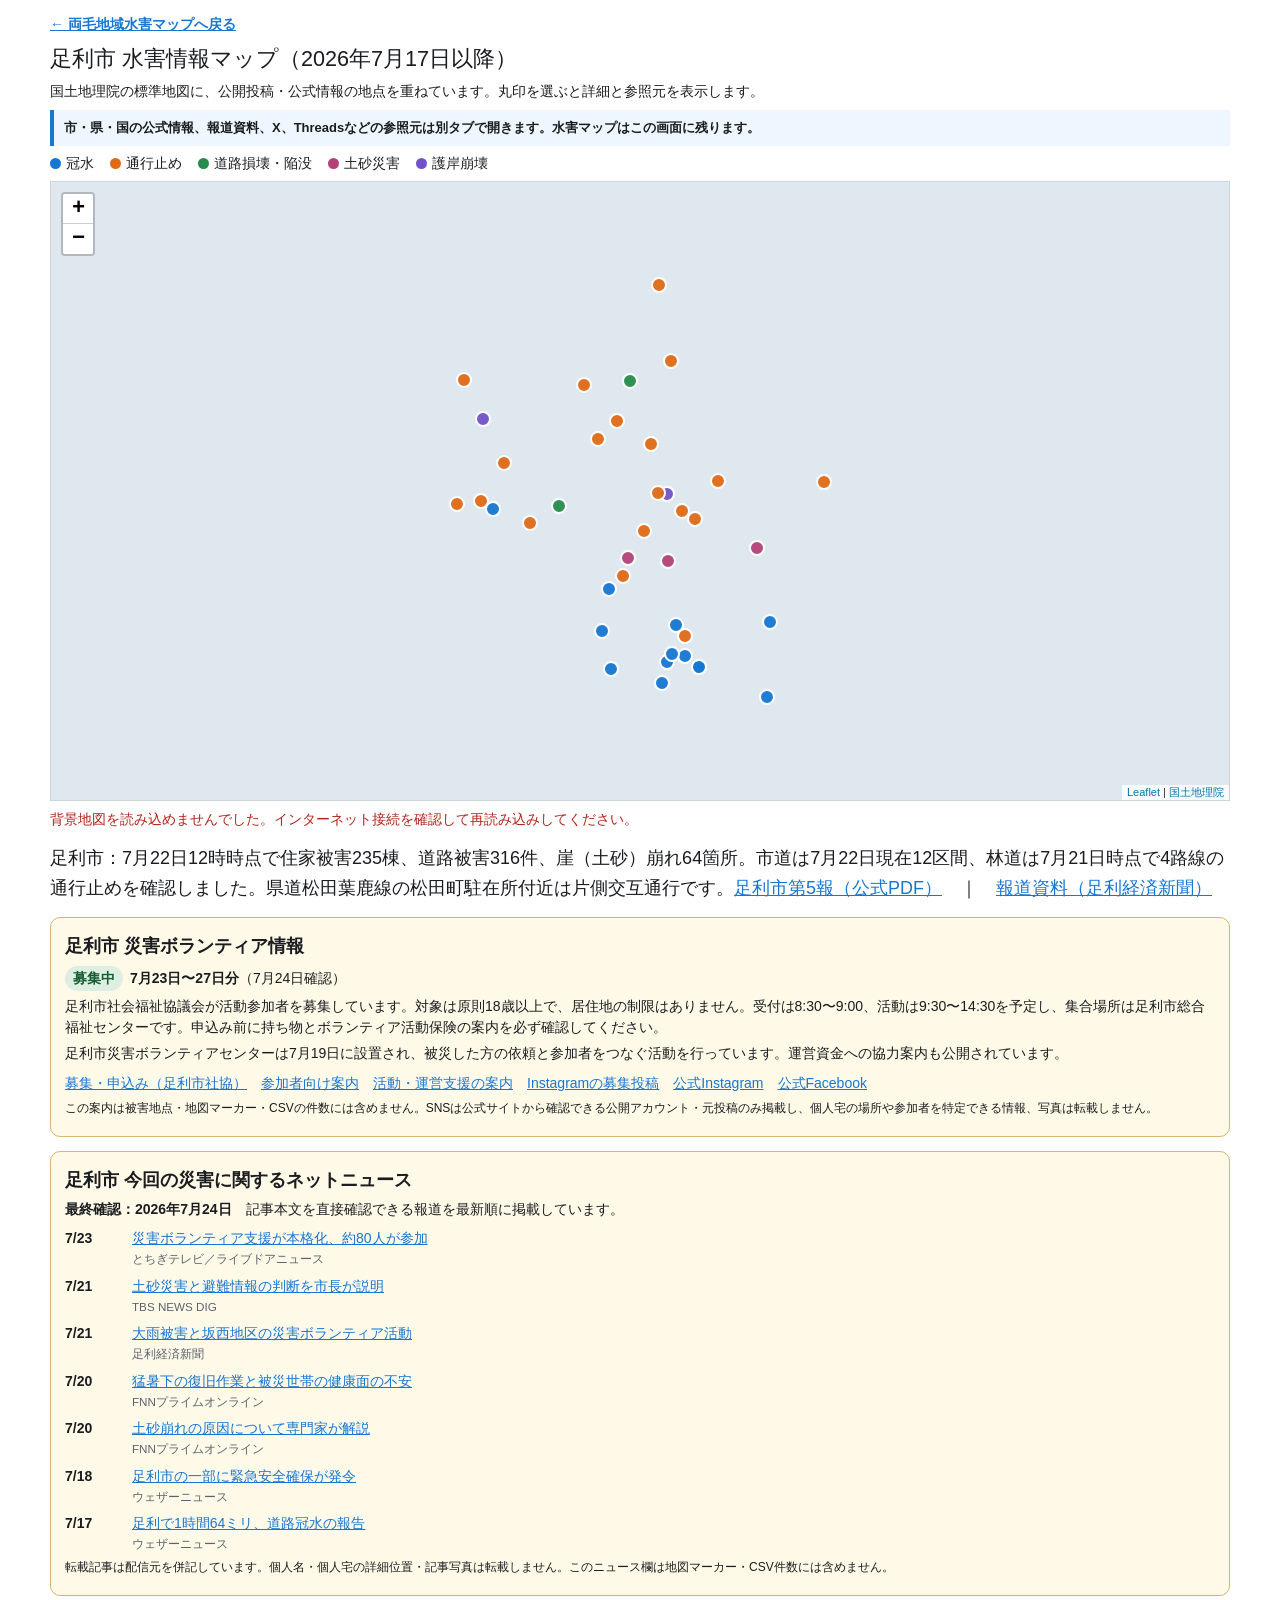
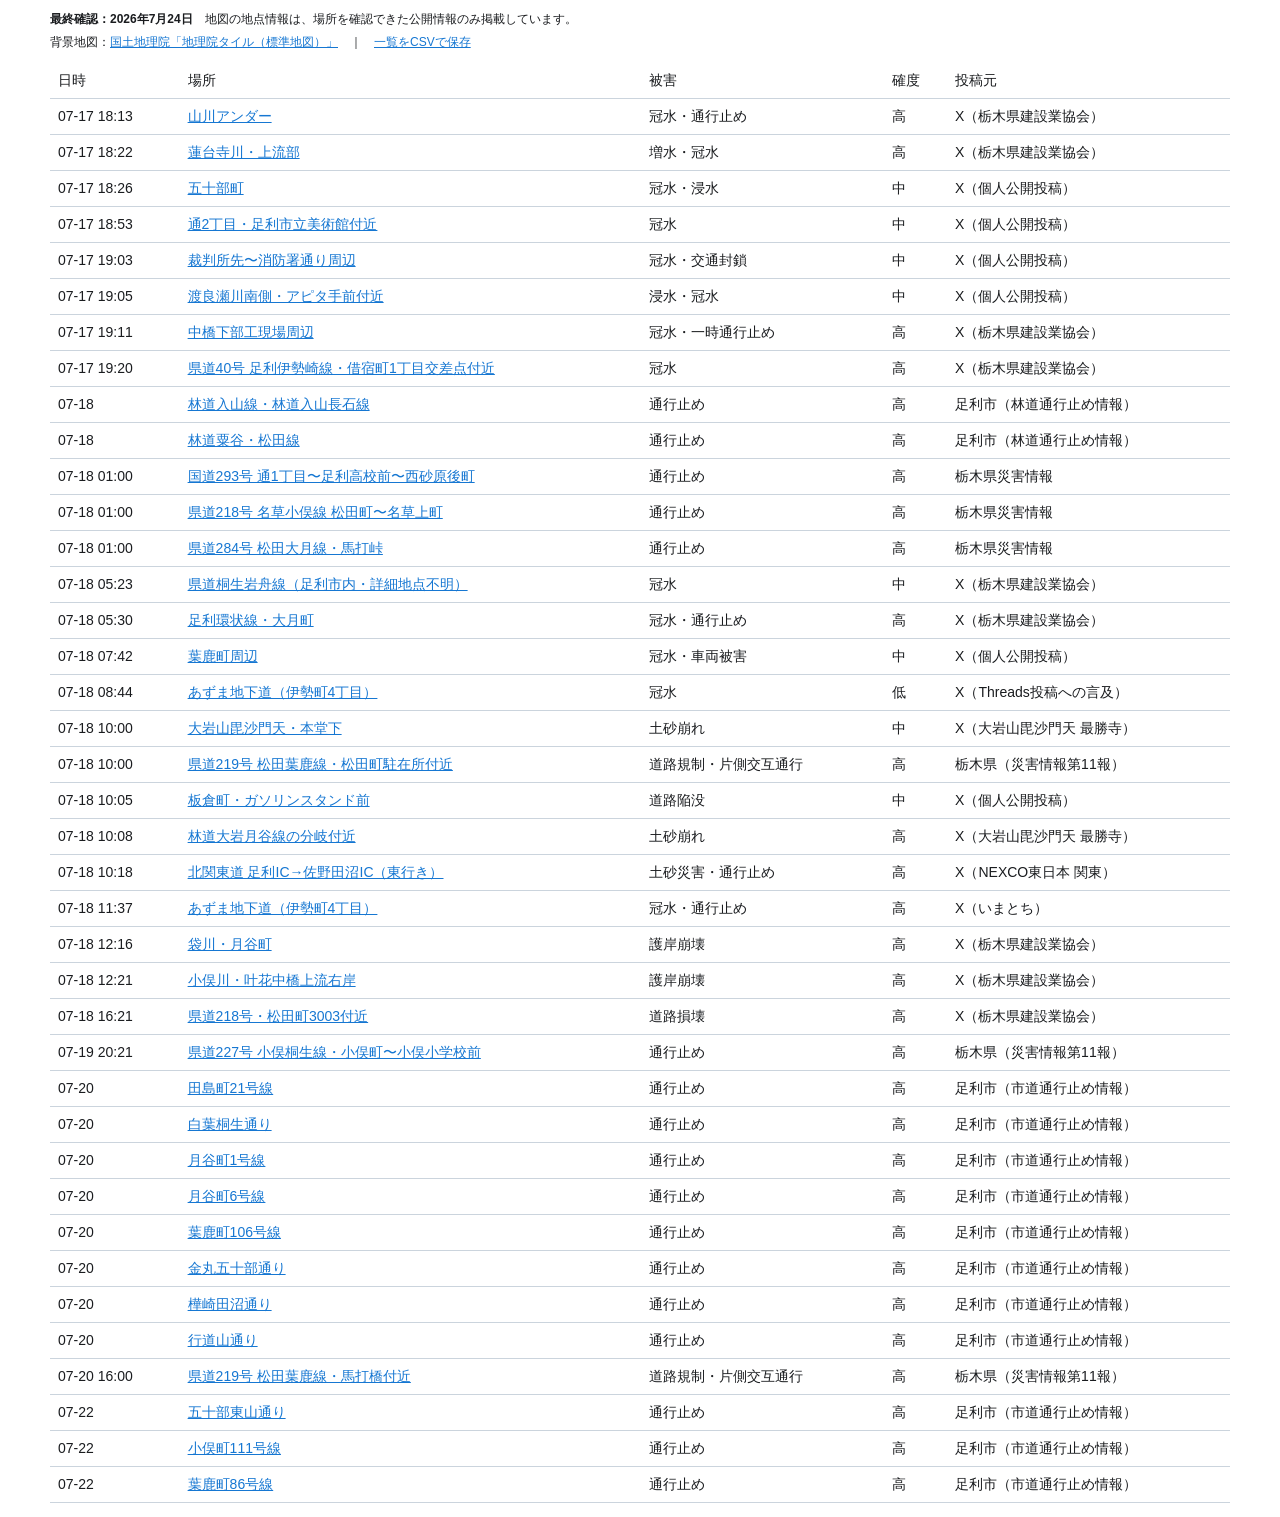
==== commit 655b2e05: "Add Ashikaga disaster news" ====
--- a/ashikaga-flood-map.html
+++ b/ashikaga-flood-map.html
@@ -666,7 +666,7 @@
 <style>
 :root{color-scheme:light dark;--bg:light-dark(#fff,#181818);--fg:light-dark(#1a1c1f,#fff);--border:light-dark(#cbd4dd,#555);--flood:#1677d2;--closed:#e06a16;--road:#278c4b;--landslide:#b34276;--bank:#7252c7}
 *{box-sizing:border-box}body{margin:0;padding:14px;background:var(--bg);color:var(--fg);font:14px/1.5 -apple-system,BlinkMacSystemFont,"Segoe UI",sans-serif}main{max-width:1180px;margin:auto}h1{font-size:1.35rem;font-weight:500;margin:0 0 6px}.note{margin:0 0 8px}.legend{display:flex;flex-wrap:wrap;gap:7px 16px;margin:7px 0}.legend span{display:flex;align-items:center;gap:5px}.dot{width:11px;height:11px;border-radius:50%;display:inline-block}.flood{background:var(--flood)}.closed{background:var(--closed)}.road{background:var(--road)}.landslide{background:var(--landslide)}.bank{background:var(--bank)}
-#map{height:620px;min-height:420px;width:100%;background:#dfe7ef;border:1px solid var(--border);z-index:0}.map-error{display:none;margin:8px 0;color:#b42318}.back-link{display:inline-block;margin:0 0 8px;font-weight:700}.source{margin:5px 0;font-size:12px}.latest-report{margin:14px 0 10px;font-size:18px;line-height:1.65;font-weight:500}.external-note{margin:7px 0;padding:8px 10px;border-left:4px solid #1677d2;background:light-dark(#eef7ff,#152536);font-size:13px;font-weight:600}.volunteer-card{margin:14px 0;padding:14px;border:1px solid light-dark(#d4b66f,#806f40);border-radius:10px;background:light-dark(#fff9e8,#292516)}.volunteer-card h2{margin:0 0 6px;font-size:1.15rem}.volunteer-card p{margin:5px 0}.volunteer-status{display:inline-block;margin-right:7px;padding:2px 8px;border-radius:999px;background:light-dark(#dcefe2,#21412b);color:light-dark(#165c31,#c9f7d6);font-weight:700}.volunteer-links{display:flex;flex-wrap:wrap;gap:6px 14px;margin-top:9px}.volunteer-note{font-size:12px}.table-wrap{overflow-x:auto;margin-top:12px}table{width:100%;border-collapse:collapse}th,td{text-align:left;padding:7px 8px;border-bottom:1px solid var(--border);vertical-align:top}th{font-weight:500}td:first-child{white-space:nowrap}a{color:#1677d2}.leaflet-popup-content{font:13px/1.45 -apple-system,BlinkMacSystemFont,"Segoe UI",sans-serif}.leaflet-popup-content strong{font-weight:600}.leaflet-control-attribution{font-size:11px}
+#map{height:620px;min-height:420px;width:100%;background:#dfe7ef;border:1px solid var(--border);z-index:0}.map-error{display:none;margin:8px 0;color:#b42318}.back-link{display:inline-block;margin:0 0 8px;font-weight:700}.source{margin:5px 0;font-size:12px}.latest-report{margin:14px 0 10px;font-size:18px;line-height:1.65;font-weight:500}.external-note{margin:7px 0;padding:8px 10px;border-left:4px solid #1677d2;background:light-dark(#eef7ff,#152536);font-size:13px;font-weight:600}.volunteer-card,.news-card{margin:14px 0;padding:14px;border:1px solid light-dark(#d4b66f,#806f40);border-radius:10px;background:light-dark(#fff9e8,#292516)}.volunteer-card h2,.news-card h2{margin:0 0 6px;font-size:1.15rem}.volunteer-card p,.news-card p{margin:5px 0}.volunteer-status{display:inline-block;margin-right:7px;padding:2px 8px;border-radius:999px;background:light-dark(#dcefe2,#21412b);color:light-dark(#165c31,#c9f7d6);font-weight:700}.volunteer-links{display:flex;flex-wrap:wrap;gap:6px 14px;margin-top:9px}.volunteer-note,.news-note{font-size:12px}.news-list{display:grid;gap:8px;margin:8px 0 0;padding:0;list-style:none}.news-list li{display:grid;grid-template-columns:58px minmax(0,1fr);gap:1px 9px}.news-list time{grid-row:1/3;font-weight:700}.news-list small{color:light-dark(#59636e,#b8c1ca)}.table-wrap{overflow-x:auto;margin-top:12px}table{width:100%;border-collapse:collapse}th,td{text-align:left;padding:7px 8px;border-bottom:1px solid var(--border);vertical-align:top}th{font-weight:500}td:first-child{white-space:nowrap}a{color:#1677d2}.leaflet-popup-content{font:13px/1.45 -apple-system,BlinkMacSystemFont,"Segoe UI",sans-serif}.leaflet-popup-content strong{font-weight:600}.leaflet-control-attribution{font-size:11px}
 @media(max-width:600px){body{padding:7px}#map{height:min(56vh,440px);min-height:320px;touch-action:pan-y!important}th,td{padding:6px 5px;font-size:12px}}
 </style></head><body><main>
 <a class="back-link" href="flood.html">← 両毛地域水害マップへ戻る</a>
@@ -693,6 +693,21 @@
     <a href="https://www.facebook.com/ashishakyo/" target="_blank" rel="noopener noreferrer">公式Facebook</a>
   </div>
   <p class="volunteer-note">この案内は被害地点・地図マーカー・CSVの件数には含めません。SNSは公式サイトから確認できる公開アカウント・元投稿のみ掲載し、個人宅の場所や参加者を特定できる情報、写真は転載しません。</p>
+</section>
+<!-- 毎朝、足利市の今回の豪雨災害に関するネットニュースを検索し、最新順に更新する。被害地点データには含めない -->
+<section class="news-card" aria-labelledby="disaster-news-title">
+  <h2 id="disaster-news-title">足利市 今回の災害に関するネットニュース</h2>
+  <p><strong>最終確認：2026年7月24日</strong>　記事本文を直接確認できる報道を最新順に掲載しています。</p>
+  <ol class="news-list">
+    <li><time datetime="2026-07-23">7/23</time><a href="https://news.livedoor.com/article/detail/31899975/" target="_blank" rel="noopener noreferrer">災害ボランティア支援が本格化、約80人が参加</a><small>とちぎテレビ／ライブドアニュース</small></li>
+    <li><time datetime="2026-07-21">7/21</time><a href="https://newsdig.tbs.co.jp/articles/-/2816975" target="_blank" rel="noopener noreferrer">土砂災害と避難情報の判断を市長が説明</a><small>TBS NEWS DIG</small></li>
+    <li><time datetime="2026-07-21">7/21</time><a href="https://ashikaga.keizai.biz/headline/1109/" target="_blank" rel="noopener noreferrer">大雨被害と坂西地区の災害ボランティア活動</a><small>足利経済新聞</small></li>
+    <li><time datetime="2026-07-20">7/20</time><a href="https://www.fnn.jp/articles/-/1078614" target="_blank" rel="noopener noreferrer">猛暑下の復旧作業と被災世帯の健康面の不安</a><small>FNNプライムオンライン</small></li>
+    <li><time datetime="2026-07-20">7/20</time><a href="https://www.fnn.jp/articles/-/1078256" target="_blank" rel="noopener noreferrer">土砂崩れの原因について専門家が解説</a><small>FNNプライムオンライン</small></li>
+    <li><time datetime="2026-07-18">7/18</time><a href="https://weathernews.jp/news/202607/180141/" target="_blank" rel="noopener noreferrer">足利市の一部に緊急安全確保が発令</a><small>ウェザーニュース</small></li>
+    <li><time datetime="2026-07-17">7/17</time><a href="https://weathernews.jp/news/202607/170221/" target="_blank" rel="noopener noreferrer">足利で1時間64ミリ、道路冠水の報告</a><small>ウェザーニュース</small></li>
+  </ol>
+  <p class="news-note">転載記事は配信元を併記しています。個人名・個人宅の詳細位置・記事写真は転載しません。このニュース欄は地図マーカー・CSV件数には含めません。</p>
 </section>
 <p class="source"><strong>最終確認：2026年7月24日</strong>　地図の地点情報は、場所を確認できた公開情報のみ掲載しています。</p>
 <p class="source">背景地図：<a href="https://maps.gsi.go.jp/development/ichiran.html" target="_blank" rel="noopener noreferrer">国土地理院「地理院タイル（標準地図）」</a>　｜　<a href="ashikaga-flood-incidents.csv" download>一覧をCSVで保存</a></p>
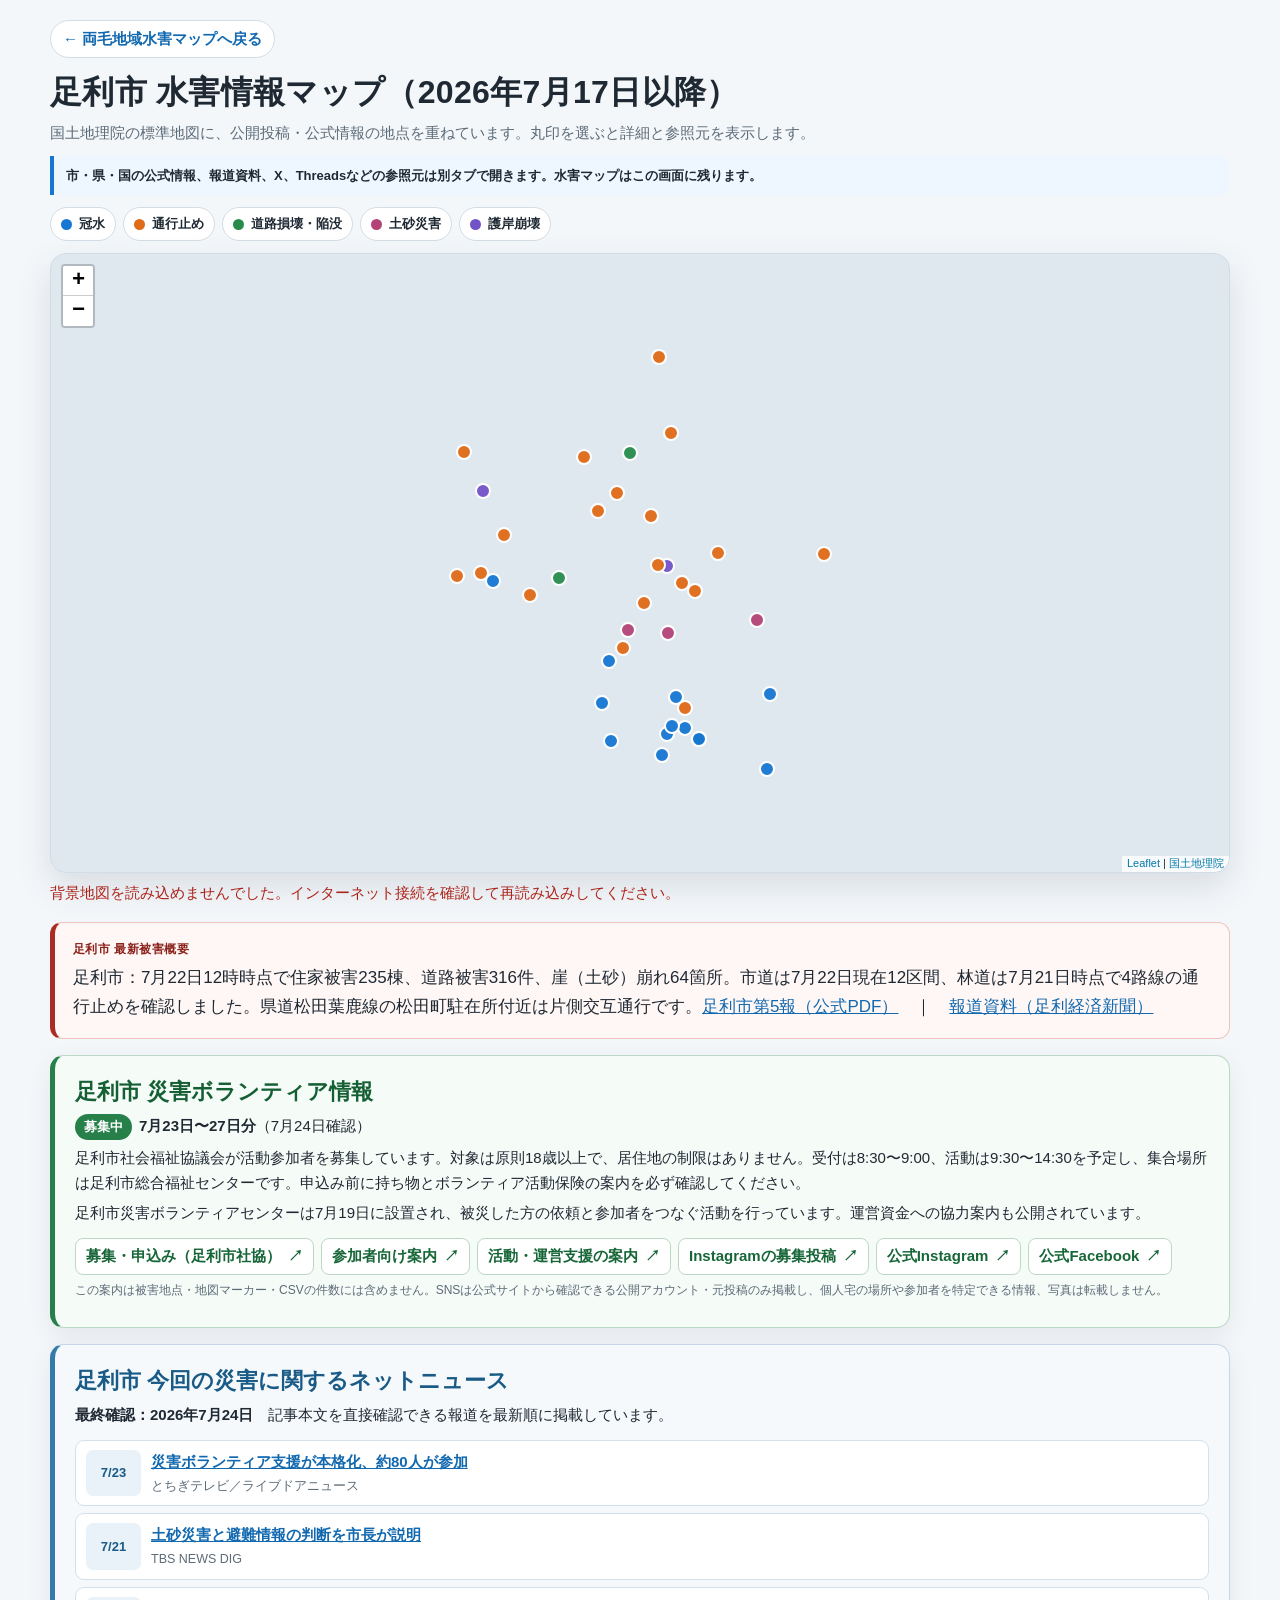
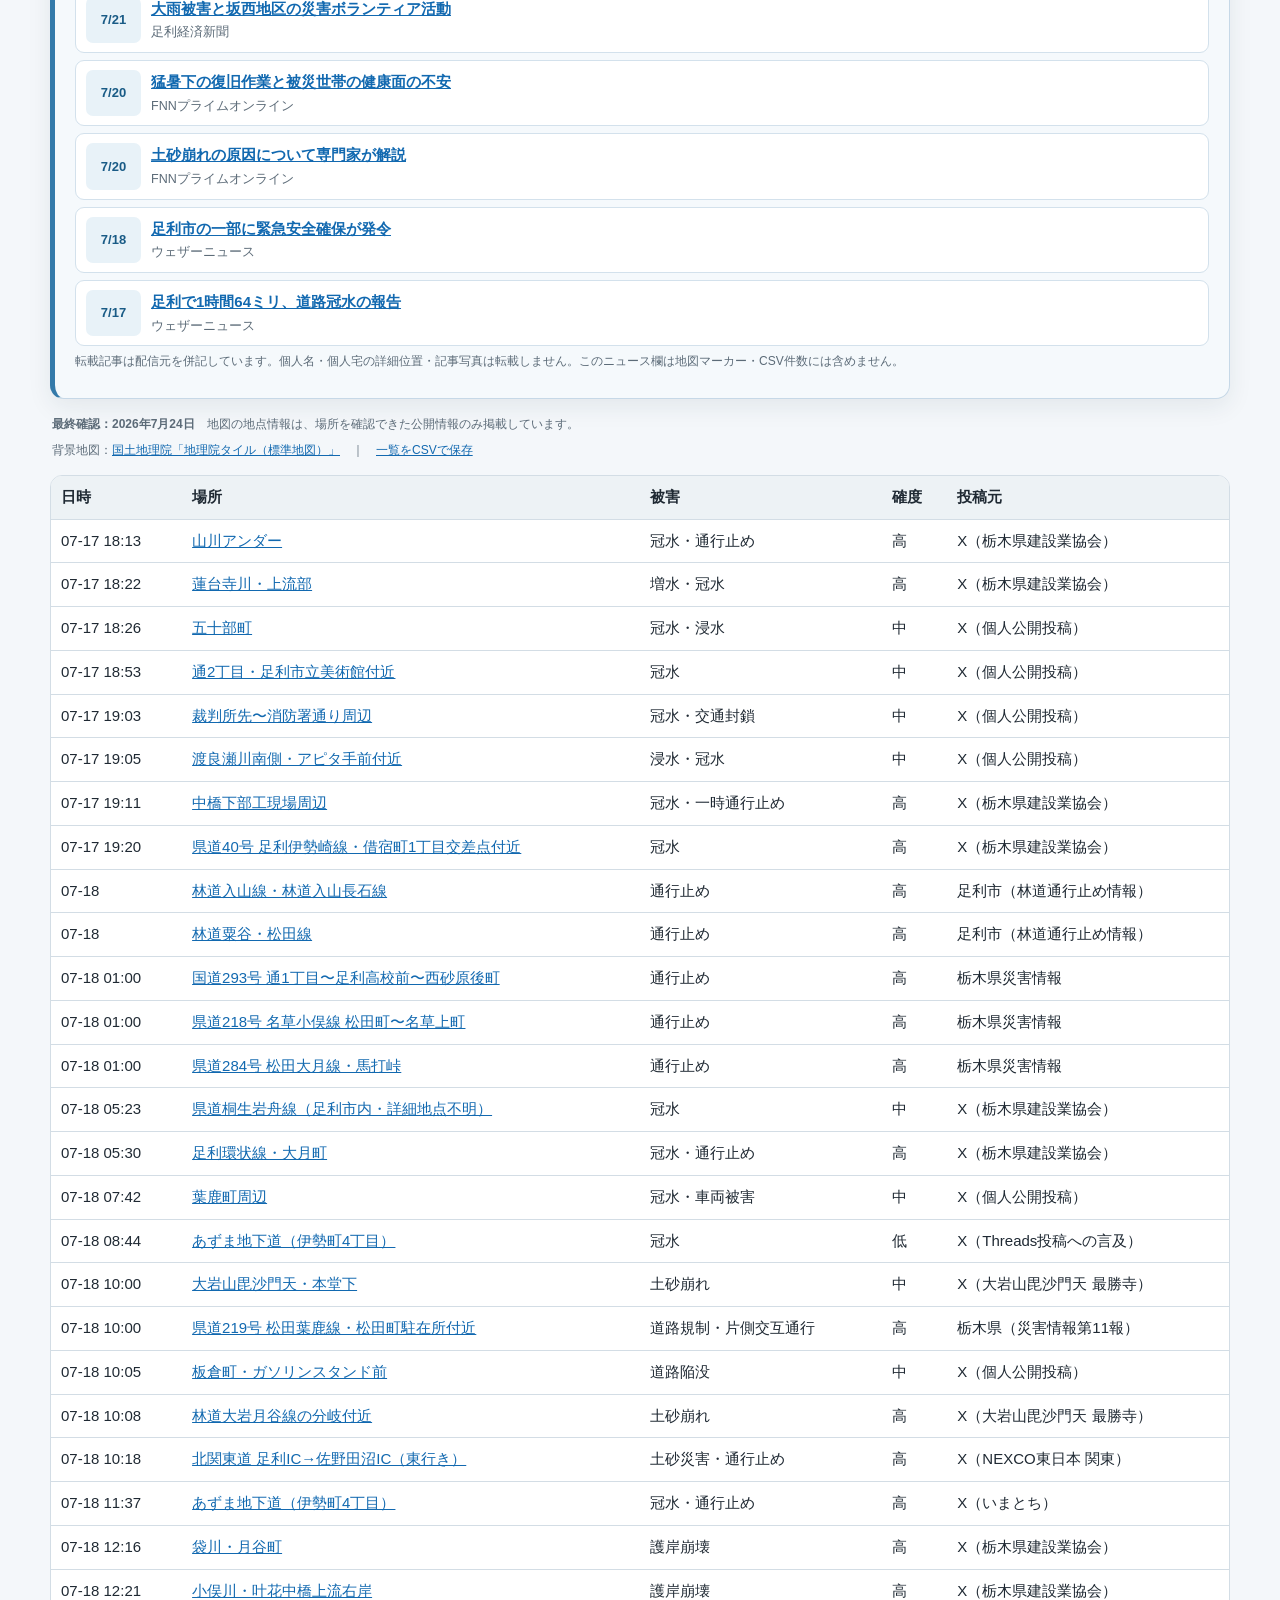
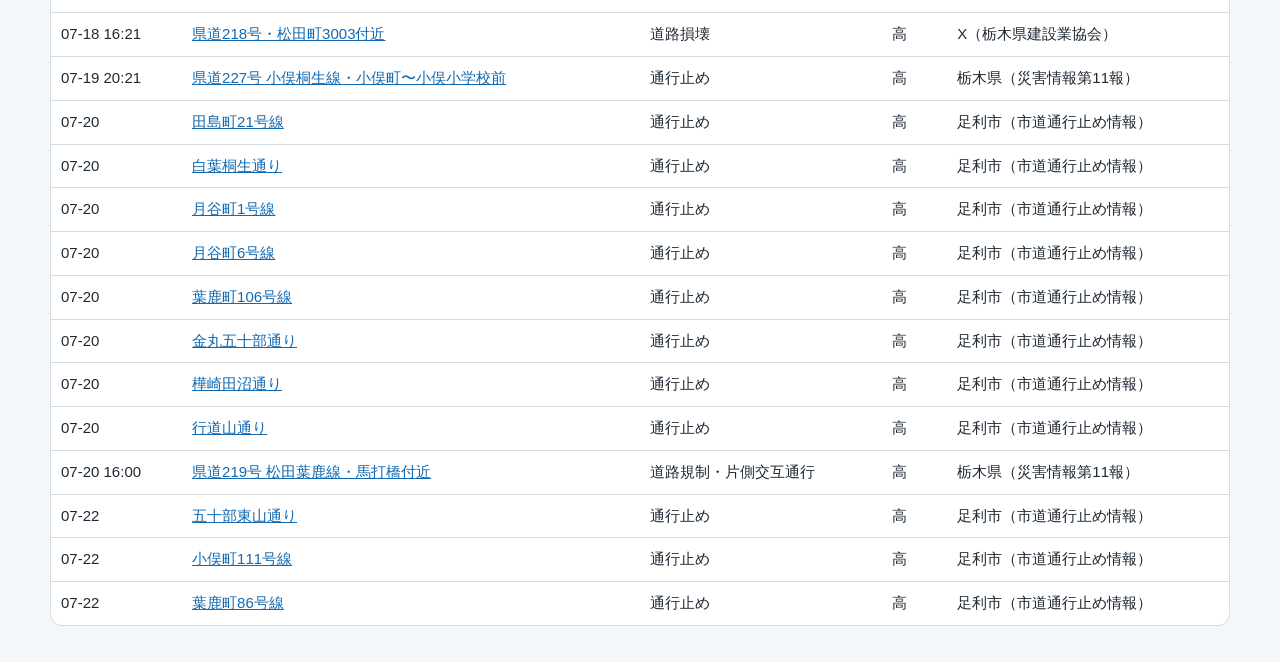
==== commit 391454b8: "Improve flood information readability" ====
--- a/ashikaga-flood-map.html
+++ b/ashikaga-flood-map.html
@@ -664,10 +664,10 @@
 	}
 </style>
 <style>
-:root{color-scheme:light dark;--bg:light-dark(#fff,#181818);--fg:light-dark(#1a1c1f,#fff);--border:light-dark(#cbd4dd,#555);--flood:#1677d2;--closed:#e06a16;--road:#278c4b;--landslide:#b34276;--bank:#7252c7}
-*{box-sizing:border-box}body{margin:0;padding:14px;background:var(--bg);color:var(--fg);font:14px/1.5 -apple-system,BlinkMacSystemFont,"Segoe UI",sans-serif}main{max-width:1180px;margin:auto}h1{font-size:1.35rem;font-weight:500;margin:0 0 6px}.note{margin:0 0 8px}.legend{display:flex;flex-wrap:wrap;gap:7px 16px;margin:7px 0}.legend span{display:flex;align-items:center;gap:5px}.dot{width:11px;height:11px;border-radius:50%;display:inline-block}.flood{background:var(--flood)}.closed{background:var(--closed)}.road{background:var(--road)}.landslide{background:var(--landslide)}.bank{background:var(--bank)}
-#map{height:620px;min-height:420px;width:100%;background:#dfe7ef;border:1px solid var(--border);z-index:0}.map-error{display:none;margin:8px 0;color:#b42318}.back-link{display:inline-block;margin:0 0 8px;font-weight:700}.source{margin:5px 0;font-size:12px}.latest-report{margin:14px 0 10px;font-size:18px;line-height:1.65;font-weight:500}.external-note{margin:7px 0;padding:8px 10px;border-left:4px solid #1677d2;background:light-dark(#eef7ff,#152536);font-size:13px;font-weight:600}.volunteer-card,.news-card{margin:14px 0;padding:14px;border:1px solid light-dark(#d4b66f,#806f40);border-radius:10px;background:light-dark(#fff9e8,#292516)}.volunteer-card h2,.news-card h2{margin:0 0 6px;font-size:1.15rem}.volunteer-card p,.news-card p{margin:5px 0}.volunteer-status{display:inline-block;margin-right:7px;padding:2px 8px;border-radius:999px;background:light-dark(#dcefe2,#21412b);color:light-dark(#165c31,#c9f7d6);font-weight:700}.volunteer-links{display:flex;flex-wrap:wrap;gap:6px 14px;margin-top:9px}.volunteer-note,.news-note{font-size:12px}.news-list{display:grid;gap:8px;margin:8px 0 0;padding:0;list-style:none}.news-list li{display:grid;grid-template-columns:58px minmax(0,1fr);gap:1px 9px}.news-list time{grid-row:1/3;font-weight:700}.news-list small{color:light-dark(#59636e,#b8c1ca)}.table-wrap{overflow-x:auto;margin-top:12px}table{width:100%;border-collapse:collapse}th,td{text-align:left;padding:7px 8px;border-bottom:1px solid var(--border);vertical-align:top}th{font-weight:500}td:first-child{white-space:nowrap}a{color:#1677d2}.leaflet-popup-content{font:13px/1.45 -apple-system,BlinkMacSystemFont,"Segoe UI",sans-serif}.leaflet-popup-content strong{font-weight:600}.leaflet-control-attribution{font-size:11px}
-@media(max-width:600px){body{padding:7px}#map{height:min(56vh,440px);min-height:320px;touch-action:pan-y!important}th,td{padding:6px 5px;font-size:12px}}
+:root{color-scheme:light dark;--bg:light-dark(#f4f7fa,#151719);--surface:light-dark(#fff,#202326);--fg:light-dark(#1f2933,#f7f7f7);--muted:light-dark(#5c6b78,#bac3ca);--border:light-dark(#d3dde5,#4c5359);--flood:#1677d2;--closed:#e06a16;--road:#278c4b;--landslide:#b34276;--bank:#7252c7}
+*{box-sizing:border-box}body{margin:0;padding:20px 14px 36px;background:var(--bg);color:var(--fg);font:15px/1.65 -apple-system,BlinkMacSystemFont,"Segoe UI",sans-serif}main{max-width:1180px;margin:auto}h1{font-size:clamp(1.45rem,3vw,2rem);font-weight:750;line-height:1.35;margin:3px 0 7px;letter-spacing:.01em}.note{margin:0 0 10px;color:var(--muted)}.legend{display:flex;flex-wrap:wrap;gap:7px;margin:10px 0 12px}.legend span{display:flex;align-items:center;gap:7px;padding:5px 10px;border:1px solid var(--border);border-radius:999px;background:var(--surface);font-size:13px;font-weight:650}.dot{width:11px;height:11px;border-radius:50%;display:inline-block}.flood{background:var(--flood)}.closed{background:var(--closed)}.road{background:var(--road)}.landslide{background:var(--landslide)}.bank{background:var(--bank)}
+#map{height:620px;min-height:420px;width:100%;overflow:hidden;background:#dfe7ef;border:1px solid var(--border);border-radius:16px;box-shadow:0 14px 34px light-dark(rgba(31,51,69,.13),rgba(0,0,0,.28));z-index:0}.map-error{display:none;margin:8px 0;color:#b42318}.back-link{display:inline-flex;align-items:center;min-height:38px;margin:0 0 10px;padding:5px 12px;border:1px solid var(--border);border-radius:999px;background:var(--surface);font-weight:750;text-decoration:none}.source{margin:6px 2px;font-size:12px;color:var(--muted)}.latest-report{margin:16px 0;padding:16px 18px;border:1px solid light-dark(#efc3bd,#71443f);border-left:5px solid #a92d25;border-radius:12px;background:light-dark(#fff7f5,#2c201f);font-size:17px;line-height:1.75;font-weight:500}.latest-report:before{display:block;margin-bottom:3px;color:light-dark(#8b211b,#ffaaa2);font-size:12px;font-weight:800;letter-spacing:.04em;content:"足利市 最新被害概要"}.external-note{margin:9px 0 12px;padding:9px 12px;border-left:4px solid #1677d2;border-radius:0 8px 8px 0;background:light-dark(#eef7ff,#152536);font-size:13px;font-weight:650}.volunteer-card,.news-card{margin:16px 0;padding:clamp(15px,2.5vw,20px);border-radius:14px;background:var(--surface);box-shadow:0 8px 24px light-dark(rgba(31,51,69,.08),rgba(0,0,0,.2))}.volunteer-card{border:1px solid light-dark(#bcd8c4,#42634c);border-left:5px solid #27804a;background:light-dark(#f5fbf7,#1c2920)}.news-card{border:1px solid light-dark(#c6d8e7,#405b70);border-left:5px solid #347aaa;background:light-dark(#f5f9fc,#19252d)}.volunteer-card h2,.news-card h2{margin:0 0 7px;font-size:clamp(1.15rem,2.5vw,1.4rem);line-height:1.4}.volunteer-card h2{color:light-dark(#155f34,#9ae4b4)}.news-card h2{color:light-dark(#195b86,#9ccfee)}.volunteer-card p,.news-card p{margin:6px 0}.volunteer-status{display:inline-block;margin-right:7px;padding:2px 9px;border-radius:999px;background:#27804a;color:#fff;font-size:13px;font-weight:750}.volunteer-links{display:flex;flex-wrap:wrap;gap:7px;margin-top:12px}.volunteer-links a{display:inline-flex;align-items:center;min-height:36px;padding:5px 10px;border:1px solid light-dark(#bcd8c4,#42634c);border-radius:8px;background:var(--surface);color:light-dark(#176638,#9ae4b4);font-weight:700;text-decoration:none}.volunteer-links a:after{margin-left:7px;content:"↗"}.volunteer-note,.news-note{color:var(--muted);font-size:12px}.news-list{display:grid;gap:7px;margin:12px 0 0;padding:0;list-style:none}.news-list li{display:grid;grid-template-columns:55px minmax(0,1fr);gap:1px 10px;padding:9px 10px;border:1px solid light-dark(#d3e1ec,#405261);border-radius:9px;background:var(--surface)}.news-list time{display:grid;grid-row:1/3;place-items:center;min-height:43px;border-radius:7px;background:light-dark(#e8f2f8,#243d4d);color:light-dark(#195b86,#b8ddf3);font-size:13px;font-weight:750}.news-list a{font-weight:700}.news-list small{color:var(--muted)}.table-wrap{overflow-x:auto;margin-top:14px;border:1px solid var(--border);border-radius:12px;background:var(--surface)}table{width:100%;border-collapse:collapse}th,td{text-align:left;padding:9px 10px;border-bottom:1px solid var(--border);vertical-align:top}th{background:light-dark(#edf2f5,#292d31);font-weight:700}tbody tr:last-child td{border-bottom:0}td:first-child{white-space:nowrap}a{color:light-dark(#1269b0,#78bfff)}.leaflet-popup-content{font:13px/1.45 -apple-system,BlinkMacSystemFont,"Segoe UI",sans-serif}.leaflet-popup-content strong{font-weight:600}.leaflet-control-attribution{font-size:11px}
+@media(max-width:600px){body{padding:9px 7px 24px;font-size:14px}h1{font-size:1.35rem}.legend{gap:5px}.legend span{padding:4px 8px;font-size:12px}#map{height:min(56vh,440px);min-height:320px;border-radius:12px;touch-action:pan-y!important}.latest-report,.volunteer-card,.news-card{padding:13px 12px}.volunteer-links{display:grid}.volunteer-links a{width:100%;justify-content:space-between}.news-list li{grid-template-columns:48px minmax(0,1fr);padding:8px}.news-list time{min-height:40px}th,td{padding:7px 6px;font-size:12px}}
 </style></head><body><main>
 <a class="back-link" href="flood.html">← 両毛地域水害マップへ戻る</a>
 <h1>足利市 水害情報マップ（2026年7月17日以降）</h1>
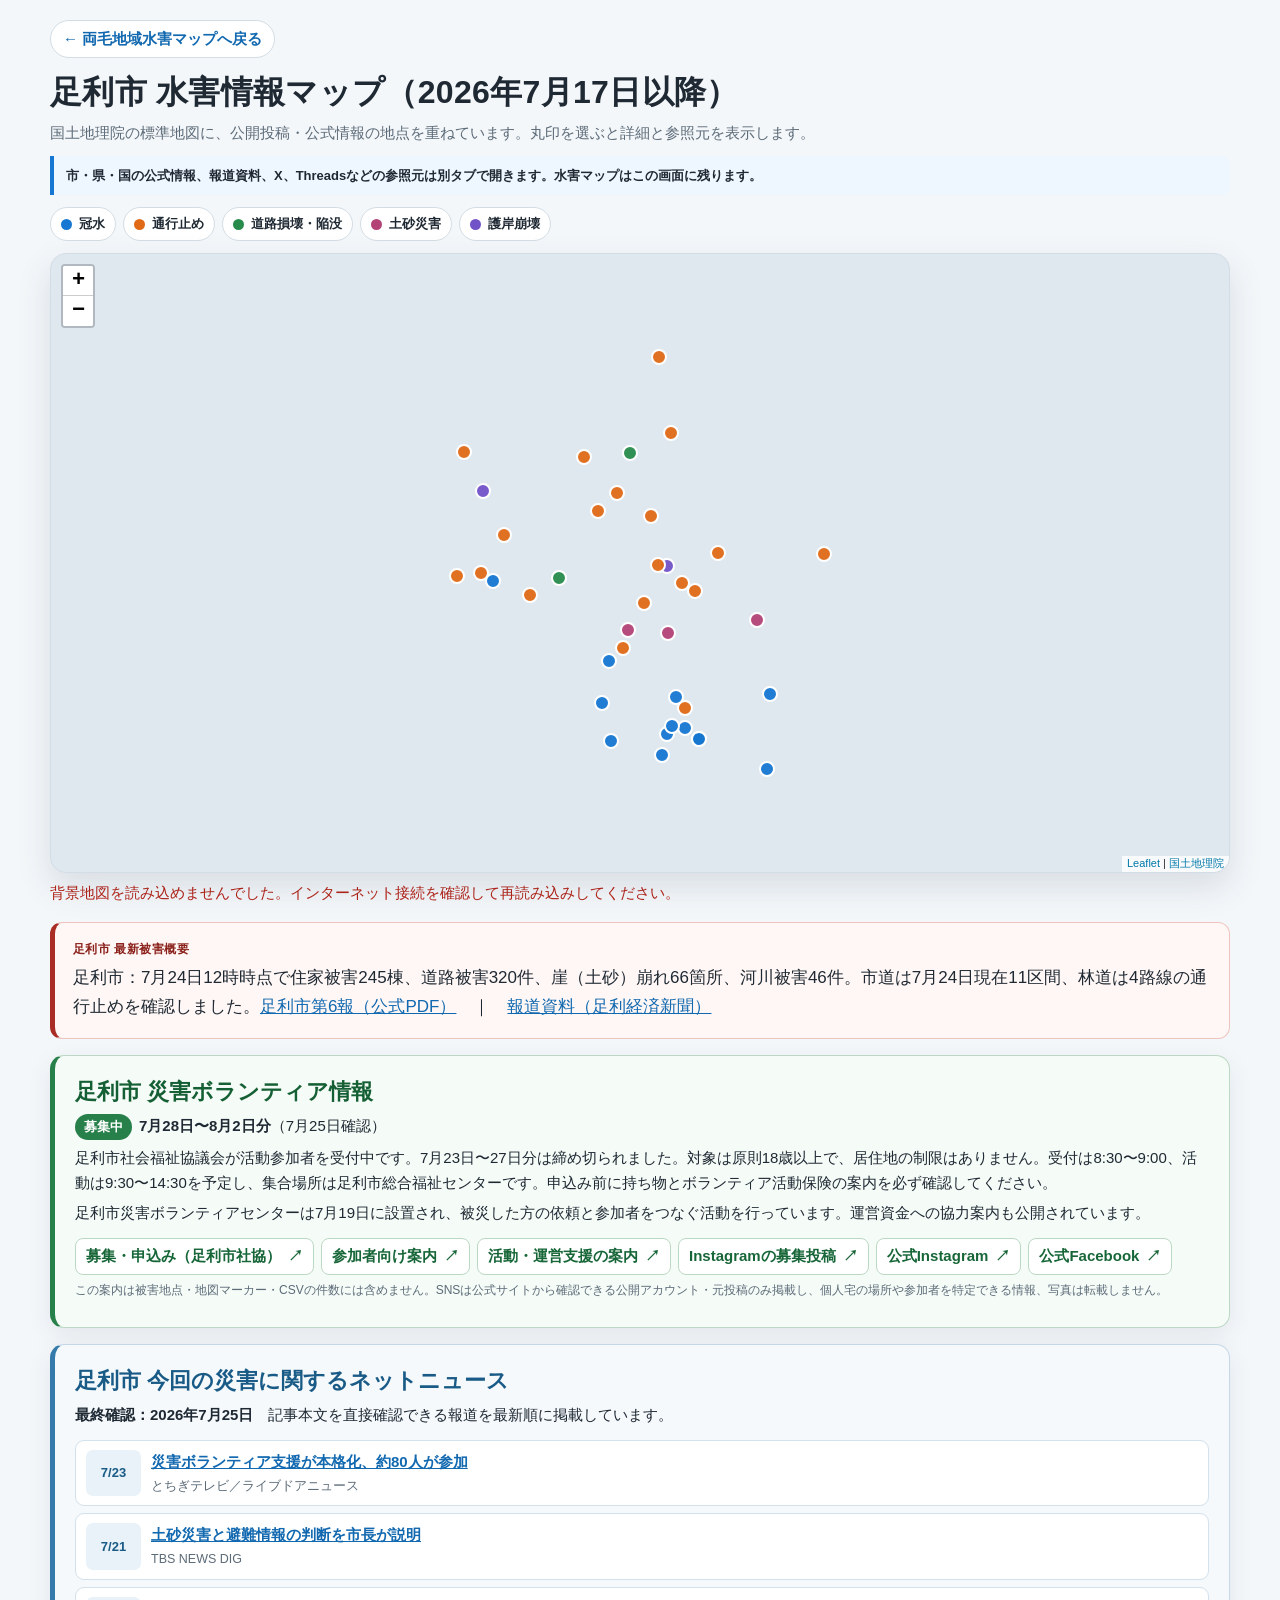
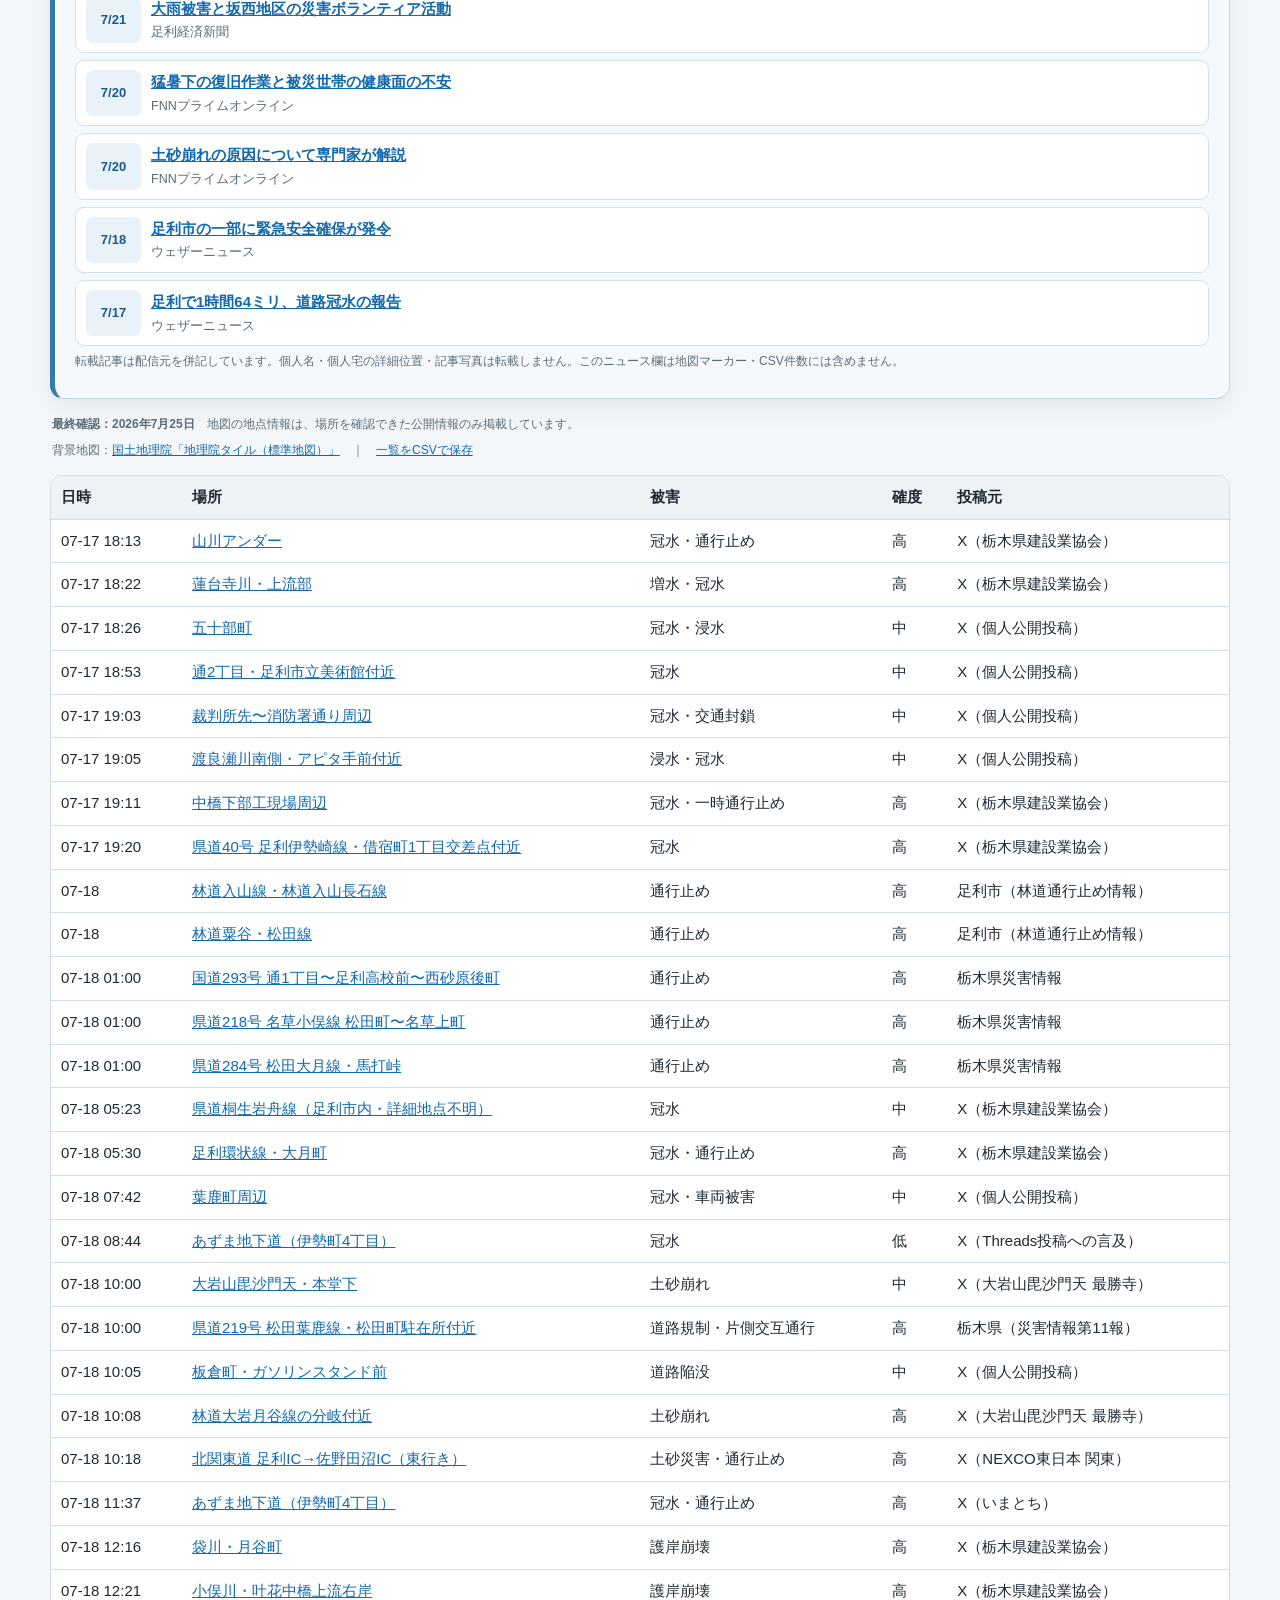
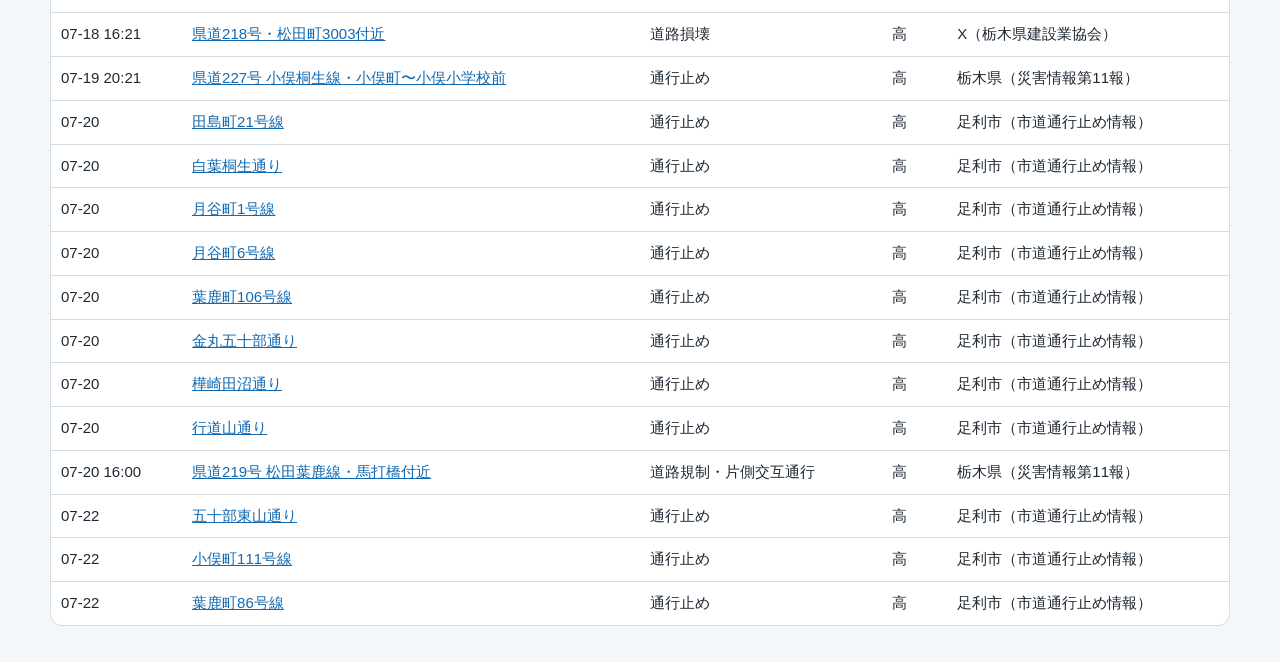
==== commit 2626aa6d: "Update Ryomo flood maps for July 25" ====
--- a/ashikaga-flood-map.html
+++ b/ashikaga-flood-map.html
@@ -677,15 +677,15 @@
 <div id="map" role="application" aria-label="国土地理院標準地図を背景にした足利市水害情報地図"></div>
 <p id="map-error" class="map-error">背景地図を読み込めませんでした。インターネット接続を確認して再読み込みしてください。</p>
 <!-- 毎日の水害情報更新でも、公式発表と報道資料の両リンクを保持する -->
-<p class="latest-report">足利市：7月22日12時時点で住家被害235棟、道路被害316件、崖（土砂）崩れ64箇所。市道は7月22日現在12区間、林道は7月21日時点で4路線の通行止めを確認しました。県道松田葉鹿線の松田町駐在所付近は片側交互通行です。<a href="https://www.city.ashikaga.tochigi.jp/manage/contents/upload/6a61c3cbc0b93.pdf" target="_blank" rel="noopener noreferrer">足利市第5報（公式PDF）</a>　｜　<a href="https://ashikaga.keizai.biz/headline/1109/" target="_blank" rel="noopener noreferrer">報道資料（足利経済新聞）</a></p>
+<p class="latest-report">足利市：7月24日12時時点で住家被害245棟、道路被害320件、崖（土砂）崩れ66箇所、河川被害46件。市道は7月24日現在11区間、林道は4路線の通行止めを確認しました。<a href="https://www.city.ashikaga.tochigi.jp/manage/contents/upload/6a630398b6ae4.pdf" target="_blank" rel="noopener noreferrer">足利市第6報（公式PDF）</a>　｜　<a href="https://ashikaga.keizai.biz/headline/1109/" target="_blank" rel="noopener noreferrer">報道資料（足利経済新聞）</a></p>
 <!-- 毎朝、足利市のみ災害ボランティア募集・活動情報と公式SNSリンクを更新する。被害地点データには含めない -->
 <section class="volunteer-card" aria-labelledby="volunteer-title">
   <h2 id="volunteer-title">足利市 災害ボランティア情報</h2>
-  <p><span class="volunteer-status">募集中</span><strong>7月23日〜27日分</strong>（7月24日確認）</p>
-  <p>足利市社会福祉協議会が活動参加者を募集しています。対象は原則18歳以上で、居住地の制限はありません。受付は8:30〜9:00、活動は9:30〜14:30を予定し、集合場所は足利市総合福祉センターです。申込み前に持ち物とボランティア活動保険の案内を必ず確認してください。</p>
+  <p><span class="volunteer-status">募集中</span><strong>7月28日〜8月2日分</strong>（7月25日確認）</p>
+  <p>足利市社会福祉協議会が活動参加者を受付中です。7月23日〜27日分は締め切られました。対象は原則18歳以上で、居住地の制限はありません。受付は8:30〜9:00、活動は9:30〜14:30を予定し、集合場所は足利市総合福祉センターです。申込み前に持ち物とボランティア活動保険の案内を必ず確認してください。</p>
   <p>足利市災害ボランティアセンターは7月19日に設置され、被災した方の依頼と参加者をつなぐ活動を行っています。運営資金への協力案内も公開されています。</p>
   <div class="volunteer-links" aria-label="災害ボランティアの参照元">
-    <a href="https://www.ashikagashakyo.or.jp/news/info/73298" target="_blank" rel="noopener noreferrer">募集・申込み（足利市社協）</a>
+    <a href="https://www.ashikagashakyo.or.jp/important/73298" target="_blank" rel="noopener noreferrer">募集・申込み（足利市社協）</a>
     <a href="https://www.ashikagashakyo.or.jp/news/73325" target="_blank" rel="noopener noreferrer">参加者向け案内</a>
     <a href="https://www.ashikagashakyo.or.jp/news/73309" target="_blank" rel="noopener noreferrer">活動・運営支援の案内</a>
     <a href="https://www.instagram.com/p/DbA_vtskwFD/" target="_blank" rel="noopener noreferrer">Instagramの募集投稿</a>
@@ -697,7 +697,7 @@
 <!-- 毎朝、足利市の今回の豪雨災害に関するネットニュースを検索し、最新順に更新する。被害地点データには含めない -->
 <section class="news-card" aria-labelledby="disaster-news-title">
   <h2 id="disaster-news-title">足利市 今回の災害に関するネットニュース</h2>
-  <p><strong>最終確認：2026年7月24日</strong>　記事本文を直接確認できる報道を最新順に掲載しています。</p>
+  <p><strong>最終確認：2026年7月25日</strong>　記事本文を直接確認できる報道を最新順に掲載しています。</p>
   <ol class="news-list">
     <li><time datetime="2026-07-23">7/23</time><a href="https://news.livedoor.com/article/detail/31899975/" target="_blank" rel="noopener noreferrer">災害ボランティア支援が本格化、約80人が参加</a><small>とちぎテレビ／ライブドアニュース</small></li>
     <li><time datetime="2026-07-21">7/21</time><a href="https://newsdig.tbs.co.jp/articles/-/2816975" target="_blank" rel="noopener noreferrer">土砂災害と避難情報の判断を市長が説明</a><small>TBS NEWS DIG</small></li>
@@ -709,7 +709,7 @@
   </ol>
   <p class="news-note">転載記事は配信元を併記しています。個人名・個人宅の詳細位置・記事写真は転載しません。このニュース欄は地図マーカー・CSV件数には含めません。</p>
 </section>
-<p class="source"><strong>最終確認：2026年7月24日</strong>　地図の地点情報は、場所を確認できた公開情報のみ掲載しています。</p>
+<p class="source"><strong>最終確認：2026年7月25日</strong>　地図の地点情報は、場所を確認できた公開情報のみ掲載しています。</p>
 <p class="source">背景地図：<a href="https://maps.gsi.go.jp/development/ichiran.html" target="_blank" rel="noopener noreferrer">国土地理院「地理院タイル（標準地図）」</a>　｜　<a href="ashikaga-flood-incidents.csv" download>一覧をCSVで保存</a></p>
 <div class="table-wrap"><table><thead><tr><th>日時</th><th>場所</th><th>被害</th><th>確度</th><th>投稿元</th></tr></thead><tbody id="rows"></tbody></table></div>
 </main>
@@ -738,13 +738,15 @@
  {"id":32,"time":"2026-07-18","source":"足利市（林道通行止め情報）","place":"林道入山線・林道入山長石線","damage":"通行止め","status":"7月17日大雨後の安全確認のため通行止め","confidence":"高","lat":36.435930,"lon":139.446054,"precision":"路線代表点","url":"https://www.city.ashikaga.tochigi.jp/bosai/living/000026/000157/000979/p007596.html","note":"市公式ページと位置図で確認。解除発表は未確認"},
  {"id":33,"time":"2026-07-18","source":"足利市（林道通行止め情報）","place":"林道粟谷・松田線","damage":"通行止め","status":"7月17日大雨後の安全確認のため通行止め","confidence":"高","lat":36.408237,"lon":139.420330,"precision":"路線代表点","url":"https://www.city.ashikaga.tochigi.jp/disaster-prevension/000003/p007597.html","note":"市公式ページと位置図で確認。解除発表は未確認"}
 );
-Object.assign(incidents.find(d=>d.id===1),{status:"7月17日大雨後の通行止め（7月22日現在）",note:"足利市公式の7月22日更新一覧に掲載"});
-[24,25,26,27,28,29,30,31].forEach(id=>Object.assign(incidents.find(d=>d.id===id),{status:"7月17日大雨後の通行止め（7月22日現在）",note:"市公式の7月22日更新一覧と公開地図で確認"}));
+Object.assign(incidents.find(d=>d.id===1),{status:"7月17日大雨後の通行止め（7月24日16時現在）",note:"足利市公式の7月24日更新一覧に掲載"});
+[24,25,26,27,28,29,30,31].forEach(id=>Object.assign(incidents.find(d=>d.id===id),{status:"7月17日大雨後の通行止め（7月24日16時現在）",note:"市公式の7月24日更新一覧と公開地図で確認"}));
 incidents.push(
  {"id":34,"time":"2026-07-22","source":"足利市（市道通行止め情報）","place":"五十部東山通り","damage":"通行止め","status":"7月17日大雨後の通行止め（7月22日現在）","confidence":"高","lat":36.355459,"lon":139.433600,"precision":"路線代表点","url":"https://www.city.ashikaga.tochigi.jp/bosai/living/000026/000157/000979/p008539.html","note":"市公式の7月22日更新一覧と公開地図で確認。開始時刻と原因は未公表"},
  {"id":35,"time":"2026-07-22","source":"足利市（市道通行止め情報）","place":"小俣町111号線","damage":"通行止め","status":"7月17日大雨後の通行止め（7月22日現在）","confidence":"高","lat":36.376161,"lon":139.384983,"precision":"路線代表点","url":"https://www.city.ashikaga.tochigi.jp/bosai/living/000026/000157/000979/p008539.html","note":"市公式の7月22日更新一覧と公開地図で確認。開始時刻と原因は未公表"},
  {"id":36,"time":"2026-07-22","source":"足利市（市道通行止め情報）","place":"葉鹿町86号線","damage":"通行止め","status":"7月17日大雨後の通行止め（7月22日現在）","confidence":"高","lat":36.386768,"lon":139.392685,"precision":"路線代表点","url":"https://www.city.ashikaga.tochigi.jp/bosai/living/000026/000157/000979/p008539.html","note":"市公式の7月22日更新一覧と公開地図で確認。開始時刻と原因は未公表"}
 );
+Object.assign(incidents.find(d=>d.id===34),{status:"7月24日16時までに現行一覧から削除",note:"市公式の7月24日更新一覧から削除。解除時刻は未公表"});
+[35,36].forEach(id=>Object.assign(incidents.find(d=>d.id===id),{status:"7月17日大雨後の通行止め（7月24日16時現在）",note:"市公式の7月24日更新一覧と公開地図で確認。開始時刻と原因は未公表"}));
 incidents.push(
  {"id":37,"time":"2026-07-18 10:00","source":"栃木県（災害情報第11報）","place":"県道219号 松田葉鹿線・松田町駐在所付近","damage":"道路規制・片側交互通行","status":"7月18日10:00から片側交互通行（7月22日12時現在）","confidence":"高","lat":36.393490,"lon":139.425156,"precision":"施設周辺概略点","url":"https://portal.bousai-tochigi.jp/Disaster/DisasterDetails/202600313.html","note":"栃木県第11報に掲載。解除発表は未確認"},
  {"id":38,"time":"2026-07-20 16:00","source":"栃木県（災害情報第11報）","place":"県道219号 松田葉鹿線・馬打橋付近","damage":"道路規制・片側交互通行","status":"片側交互通行は7月20日16:00解除","confidence":"高","lat":36.398274,"lon":139.431758,"precision":"施設周辺概略点","url":"https://portal.bousai-tochigi.jp/Disaster/DisasterDetails/202600313.html","note":"栃木県第11報で解除を確認"},
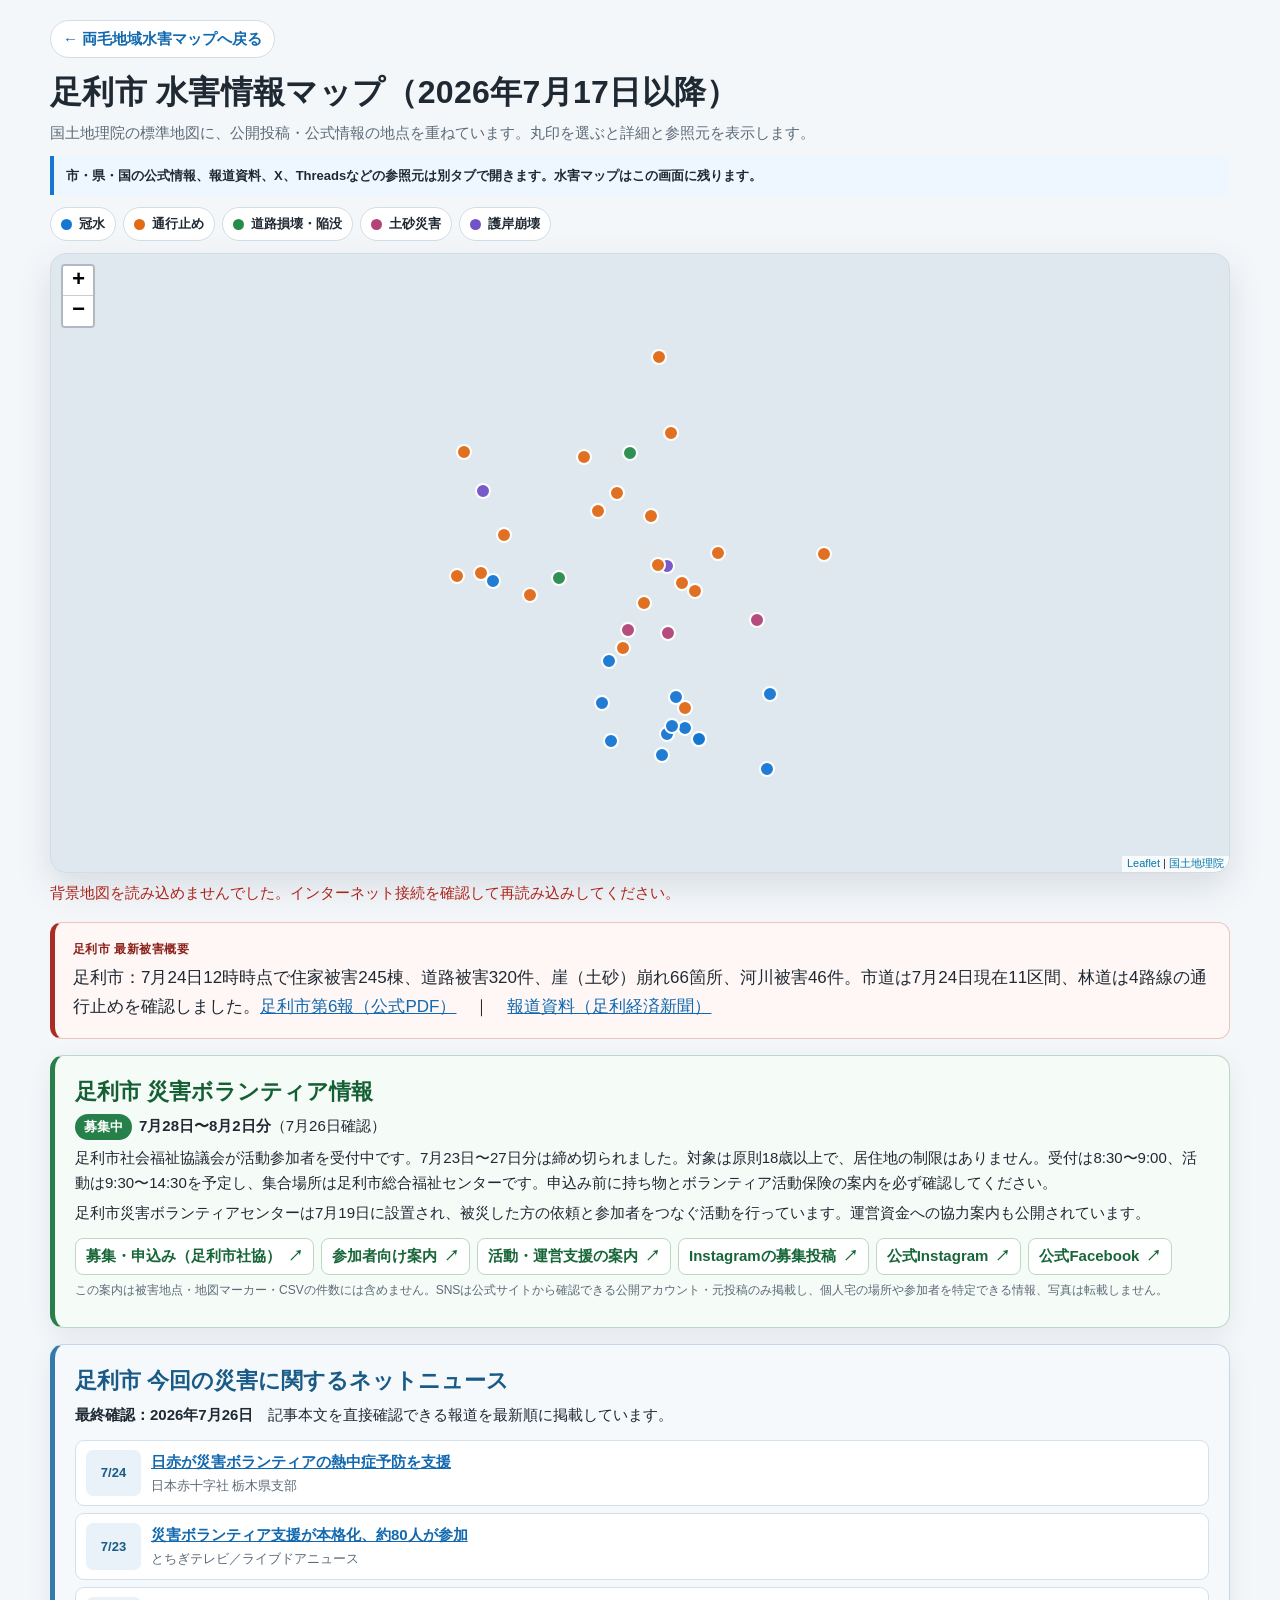
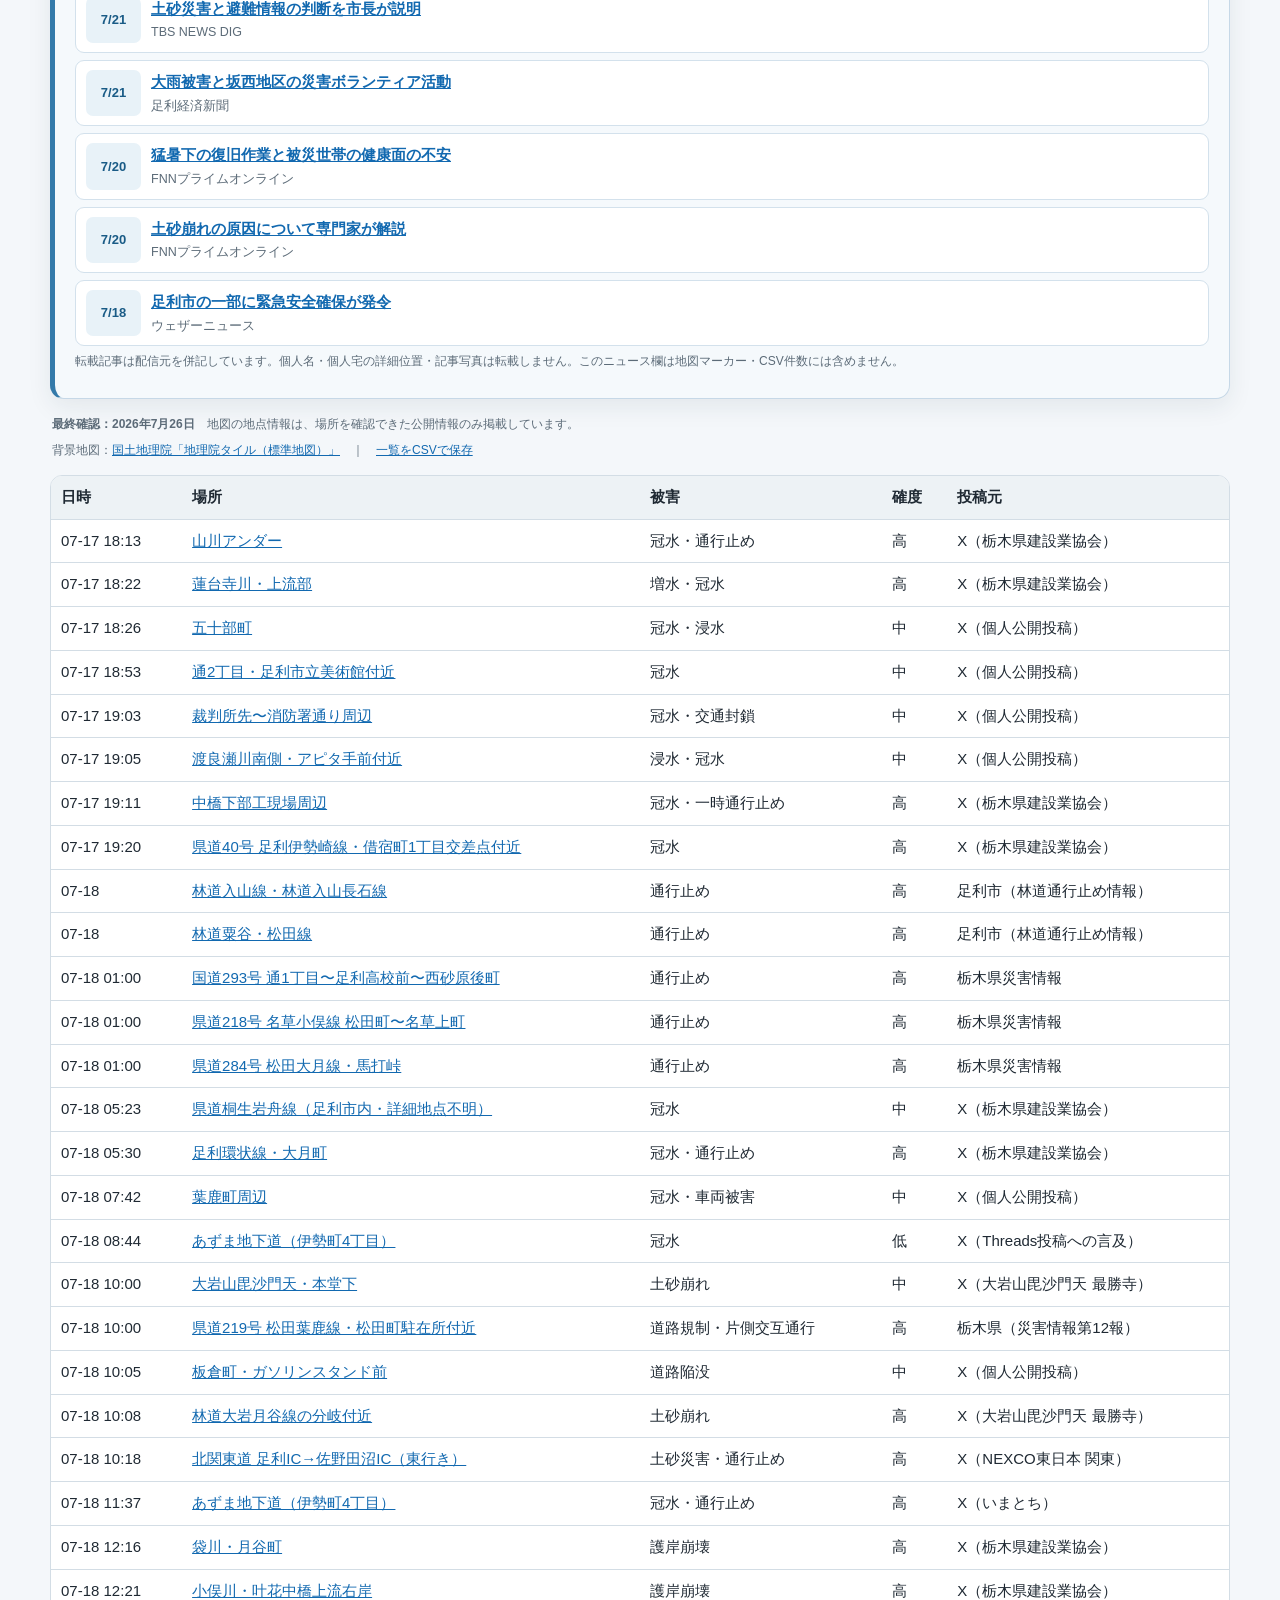
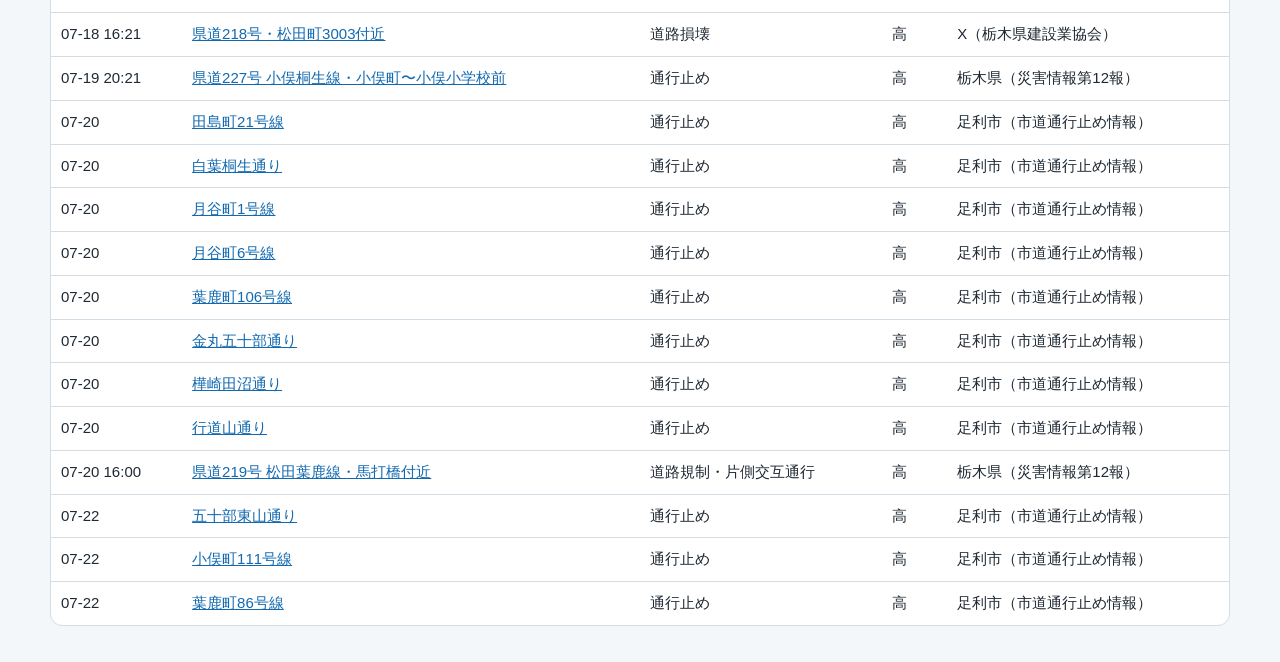
==== commit ffbc4aa1: "Update Ryomo flood maps for July 26" ====
--- a/ashikaga-flood-map.html
+++ b/ashikaga-flood-map.html
@@ -681,7 +681,7 @@
 <!-- 毎朝、足利市のみ災害ボランティア募集・活動情報と公式SNSリンクを更新する。被害地点データには含めない -->
 <section class="volunteer-card" aria-labelledby="volunteer-title">
   <h2 id="volunteer-title">足利市 災害ボランティア情報</h2>
-  <p><span class="volunteer-status">募集中</span><strong>7月28日〜8月2日分</strong>（7月25日確認）</p>
+  <p><span class="volunteer-status">募集中</span><strong>7月28日〜8月2日分</strong>（7月26日確認）</p>
   <p>足利市社会福祉協議会が活動参加者を受付中です。7月23日〜27日分は締め切られました。対象は原則18歳以上で、居住地の制限はありません。受付は8:30〜9:00、活動は9:30〜14:30を予定し、集合場所は足利市総合福祉センターです。申込み前に持ち物とボランティア活動保険の案内を必ず確認してください。</p>
   <p>足利市災害ボランティアセンターは7月19日に設置され、被災した方の依頼と参加者をつなぐ活動を行っています。運営資金への協力案内も公開されています。</p>
   <div class="volunteer-links" aria-label="災害ボランティアの参照元">
@@ -697,19 +697,19 @@
 <!-- 毎朝、足利市の今回の豪雨災害に関するネットニュースを検索し、最新順に更新する。被害地点データには含めない -->
 <section class="news-card" aria-labelledby="disaster-news-title">
   <h2 id="disaster-news-title">足利市 今回の災害に関するネットニュース</h2>
-  <p><strong>最終確認：2026年7月25日</strong>　記事本文を直接確認できる報道を最新順に掲載しています。</p>
+  <p><strong>最終確認：2026年7月26日</strong>　記事本文を直接確認できる報道を最新順に掲載しています。</p>
   <ol class="news-list">
+    <li><time datetime="2026-07-24">7/24</time><a href="https://www.jrc.or.jp/chapter/tochigi/about/topics/2026/0724_054506.html" target="_blank" rel="noopener noreferrer">日赤が災害ボランティアの熱中症予防を支援</a><small>日本赤十字社 栃木県支部</small></li>
     <li><time datetime="2026-07-23">7/23</time><a href="https://news.livedoor.com/article/detail/31899975/" target="_blank" rel="noopener noreferrer">災害ボランティア支援が本格化、約80人が参加</a><small>とちぎテレビ／ライブドアニュース</small></li>
     <li><time datetime="2026-07-21">7/21</time><a href="https://newsdig.tbs.co.jp/articles/-/2816975" target="_blank" rel="noopener noreferrer">土砂災害と避難情報の判断を市長が説明</a><small>TBS NEWS DIG</small></li>
     <li><time datetime="2026-07-21">7/21</time><a href="https://ashikaga.keizai.biz/headline/1109/" target="_blank" rel="noopener noreferrer">大雨被害と坂西地区の災害ボランティア活動</a><small>足利経済新聞</small></li>
     <li><time datetime="2026-07-20">7/20</time><a href="https://www.fnn.jp/articles/-/1078614" target="_blank" rel="noopener noreferrer">猛暑下の復旧作業と被災世帯の健康面の不安</a><small>FNNプライムオンライン</small></li>
     <li><time datetime="2026-07-20">7/20</time><a href="https://www.fnn.jp/articles/-/1078256" target="_blank" rel="noopener noreferrer">土砂崩れの原因について専門家が解説</a><small>FNNプライムオンライン</small></li>
     <li><time datetime="2026-07-18">7/18</time><a href="https://weathernews.jp/news/202607/180141/" target="_blank" rel="noopener noreferrer">足利市の一部に緊急安全確保が発令</a><small>ウェザーニュース</small></li>
-    <li><time datetime="2026-07-17">7/17</time><a href="https://weathernews.jp/news/202607/170221/" target="_blank" rel="noopener noreferrer">足利で1時間64ミリ、道路冠水の報告</a><small>ウェザーニュース</small></li>
   </ol>
   <p class="news-note">転載記事は配信元を併記しています。個人名・個人宅の詳細位置・記事写真は転載しません。このニュース欄は地図マーカー・CSV件数には含めません。</p>
 </section>
-<p class="source"><strong>最終確認：2026年7月25日</strong>　地図の地点情報は、場所を確認できた公開情報のみ掲載しています。</p>
+<p class="source"><strong>最終確認：2026年7月26日</strong>　地図の地点情報は、場所を確認できた公開情報のみ掲載しています。</p>
 <p class="source">背景地図：<a href="https://maps.gsi.go.jp/development/ichiran.html" target="_blank" rel="noopener noreferrer">国土地理院「地理院タイル（標準地図）」</a>　｜　<a href="ashikaga-flood-incidents.csv" download>一覧をCSVで保存</a></p>
 <div class="table-wrap"><table><thead><tr><th>日時</th><th>場所</th><th>被害</th><th>確度</th><th>投稿元</th></tr></thead><tbody id="rows"></tbody></table></div>
 </main>
@@ -722,10 +722,10 @@
 <script>
 const incidents=[{"id":1,"time":"2026-07-18 11:37","source":"X（いまとち）","place":"あずま地下道（伊勢町4丁目）","damage":"冠水・通行止め","status":"11:24時点の冠水状況","confidence":"高","lat":36.3304399,"lon":139.4597758,"precision":"施設","url":"https://x.com/imatochi/status/2078308190840865163","note":"市公式資料のアンダーパス通行止め注意喚起および道路冠水157件と整合"},{"id":2,"time":"2026-07-18 05:30","source":"X（栃木県建設業協会）","place":"足利環状線・大月町","damage":"冠水・通行止め","status":"冠水のため通行不可","confidence":"高","lat":36.342922,"lon":139.484005,"precision":"町丁目代表点","url":"https://x.com/tochikenkyo/status/2078215694349713781","note":"業界団体の現地管理情報・市公式の道路冠水多数と整合"},{"id":3,"time":"2026-07-18 05:23","source":"X（栃木県建設業協会）","place":"県道桐生岩舟線（足利市内・詳細地点不明）","damage":"冠水","status":"道路冠水","confidence":"中","lat":36.3335,"lon":139.455,"precision":"路線概略点","url":"https://x.com/tochikenkyo/status/2078214116393828738","note":"投稿で地点詳細を特定できず・市公式の道路冠水157件と整合"},{"id":4,"time":"2026-07-18 12:21","source":"X（栃木県建設業協会）","place":"小俣川・叶花中橋上流右岸","damage":"護岸崩壊","status":"護岸が崩壊","confidence":"高","lat":36.399002,"lon":139.38551,"precision":"地区代表点","url":"https://x.com/tochikenkyo/status/2078319306228850806","note":"業界団体の道路河川等管理情報・現地画像あり"},{"id":5,"time":"2026-07-18 12:16","source":"X（栃木県建設業協会）","place":"袋川・月谷町","damage":"護岸崩壊","status":"護岸が崩壊","confidence":"高","lat":36.378077,"lon":139.448764,"precision":"町丁目代表点","url":"https://x.com/tochikenkyo/status/2078318001837986169","note":"袋川の氾濫警報と整合・現地管理情報"},{"id":6,"time":"2026-07-18 16:21","source":"X（栃木県建設業協会）","place":"県道218号・松田町3003付近","damage":"道路損壊","status":"豪雨による道路被害","confidence":"高","lat":36.409503,"lon":139.436176,"precision":"町丁目代表点","url":"https://x.com/tochikenkyo/status/2078379593191538975","note":"県道名草小俣線の通行止め情報と整合"},{"id":7,"time":"2026-07-18 10:05","source":"X（個人公開投稿）","place":"板倉町・ガソリンスタンド前","damage":"道路陥没","status":"道路に穴","confidence":"中","lat":36.374791,"lon":139.411594,"precision":"町丁目代表点","url":"https://x.com/cochaz2000/status/2078285051561656727","note":"画像投稿のみ・公式地点別発表では未確認"},{"id":8,"time":"2026-07-18 10:08","source":"X（大岩山毘沙門天 最勝寺）","place":"林道大岩月谷線の分岐付近","damage":"土砂崩れ","status":"分岐付近で土砂崩れ","confidence":"高","lat":36.359517,"lon":139.4491009,"precision":"道路代表点","url":"https://x.com/Oiwa_Bishamon/status/2078285717021806712","note":"市公式資料で大岩・月谷線通行止めを確認"},{"id":9,"time":"2026-07-18 10:00","source":"X（大岩山毘沙門天 最勝寺）","place":"大岩山毘沙門天・本堂下","damage":"土砂崩れ","status":"本堂下で土砂崩れ・閉堂","confidence":"中","lat":36.3605,"lon":139.4355,"precision":"施設周辺概略点","url":"https://x.com/Oiwa_Bishamon/status/2078283857716302229","note":"施設公式アカウントの現地情報・市全体で崖崩れ49件"},{"id":10,"time":"2026-07-18 10:18","source":"X（NEXCO東日本 関東）","place":"北関東道 足利IC→佐野田沼IC（東行き）","damage":"土砂災害・通行止め","status":"法面崩壊により通行止め","confidence":"高","lat":36.3632386,"lon":139.4795993,"precision":"区間起点","url":"https://x.com/e_nexco_kanto/status/2078288185637904578","note":"NEXCO公式発表・県災害情報でも北関東道一部通行止め"},{"id":11,"time":"2026-07-18 07:42","source":"X（個人公開投稿）","place":"葉鹿町周辺","damage":"冠水・車両被害","status":"路上に走行不能車が複数","confidence":"中","lat":36.373971,"lon":139.38895,"precision":"町丁目代表点","url":"https://x.com/mtk332255/status/2078248921609208106","note":"市公式資料の車両被害12件・道路冠水157件と整合"},{"id":12,"time":"2026-07-18 08:44","source":"X（Threads投稿への言及）","place":"あずま地下道（伊勢町4丁目）","damage":"冠水","status":"朝5時頃のThreads写真で水没との二次情報","confidence":"低","lat":36.3304399,"lon":139.4597758,"precision":"施設","url":"https://x.com/hitoshi1148/status/2078264502945292295","note":"Threads原投稿URLと投稿者を独立確認できず・二次情報として収録"},{"id":13,"time":"2026-07-18 01:00","source":"栃木県災害情報","place":"国道293号 通1丁目〜足利高校前〜西砂原後町","damage":"通行止め","status":"大雨による通行止め","confidence":"高","lat":36.339,"lon":139.455,"precision":"区間中点","url":"https://www.secom-anshin.jp/lalert/09/articles/ee906c33-0716-47fc-805b-7ce3126bc3fa.html","note":"県公式Lアラート"},{"id":14,"time":"2026-07-18 01:00","source":"栃木県災害情報","place":"県道218号 名草小俣線 松田町〜名草上町","damage":"通行止め","status":"大雨による通行止め","confidence":"高","lat":36.415,"lon":139.45,"precision":"区間中点","url":"https://www.secom-anshin.jp/lalert/09/articles/ee906c33-0716-47fc-805b-7ce3126bc3fa.html","note":"県公式Lアラート"},{"id":15,"time":"2026-07-18 01:00","source":"栃木県災害情報","place":"県道284号 松田大月線・馬打峠","damage":"通行止め","status":"大雨による通行止め","confidence":"高","lat":36.3921043,"lon":139.4433863,"precision":"峠","url":"https://www.secom-anshin.jp/lalert/09/articles/ee906c33-0716-47fc-805b-7ce3126bc3fa.html","note":"県公式Lアラート"},{"id":16,"time":"2026-07-17 19:20","source":"X（栃木県建設業協会）","place":"県道40号 足利伊勢崎線・借宿町1丁目交差点付近","damage":"冠水","status":"道路冠水","confidence":"高","lat":36.329911,"lon":139.429647,"precision":"町丁目代表点","url":"https://x.com/tochikenkyo/status/2078062271742538048","note":"道路河川等管理情報システムの現地情報"},{"id":17,"time":"2026-07-17 19:11","source":"X（栃木県建設業協会）","place":"中橋下部工現場周辺","damage":"冠水・一時通行止め","status":"水が引くまで通行止めと迂回誘導・投稿時点で解除","confidence":"高","lat":36.3318563,"lon":139.4486799,"precision":"施設","url":"https://x.com/tochikenkyo/status/2078059942091870454","note":"道路河川等管理情報システムの現地情報"},{"id":18,"time":"2026-07-17 19:05","source":"X（個人公開投稿）","place":"渡良瀬川南側・アピタ手前付近","damage":"浸水・冠水","status":"アピタ手前付近まで浸水","confidence":"中","lat":36.326,"lon":139.447,"precision":"周辺概略点","url":"https://x.com/SatomiEguro/status/2078058554125357086","note":"画像投稿・市公式の多数の冠水情報と整合"},{"id":19,"time":"2026-07-17 19:03","source":"X（個人公開投稿）","place":"裁判所先〜消防署通り周辺","damage":"冠水・交通封鎖","status":"道路が川のようになり交通封鎖","confidence":"中","lat":36.342,"lon":139.452,"precision":"周辺概略点","url":"https://x.com/SatomiEguro/status/2078057968285954184","note":"画像投稿・地点は投稿記述から概略化"},{"id":20,"time":"2026-07-17 18:53","source":"X（個人公開投稿）","place":"通2丁目・足利市立美術館付近","damage":"冠水","status":"18時頃まで一時冠水・18時過ぎに一旦水が引いた","confidence":"中","lat":36.3340535,"lon":139.4503402,"precision":"施設","url":"https://x.com/fruitssandbread/status/2078055358443262231","note":"画像投稿・一時的な状況"},{"id":21,"time":"2026-07-17 18:26","source":"X（個人公開投稿）","place":"五十部町","damage":"冠水・浸水","status":"大規模な冠水状況","confidence":"中","lat":36.351822,"lon":139.428866,"precision":"町丁目代表点","url":"https://x.com/OveR_DosE_OKAJI/status/2078048656385827104","note":"画像投稿・公式停電対象地区とも一致"},{"id":22,"time":"2026-07-17 18:22","source":"X（栃木県建設業協会）","place":"蓮台寺川・上流部","damage":"増水・冠水","status":"河川周辺の豪雨被害状況","confidence":"高","lat":36.3403281,"lon":139.4264096,"precision":"河川代表点","url":"https://x.com/tochikenkyo/status/2078047659068420540","note":"道路河川等管理情報システムの現地情報"},{"id":23,"time":"2026-07-17 18:13","source":"X（栃木県建設業協会）","place":"山川アンダー","damage":"冠水・通行止め","status":"アンダーパス冠水により通行止め","confidence":"高","lat":36.3221517,"lon":139.4832506,"precision":"施設","url":"https://x.com/tochikenkyo/status/2078045315228471682","note":"道路河川等管理情報システムの現地情報"}];
 Object.assign(incidents.find(d=>d.id===1),{status:"7月17日大雨後の通行止め（7月20日現在）",note:"足利市公式の現行市道通行止め一覧に掲載"});
-Object.assign(incidents.find(d=>d.id===10),{status:"法面崩壊による通行止めは7月18日15:00解除",note:"NEXCO東日本と栃木県第11報で解除を確認"});
-Object.assign(incidents.find(d=>d.id===13),{status:"大雨による通行止めは解除",note:"栃木県第11報で解除を確認（解除時刻は未公表）"});
-Object.assign(incidents.find(d=>d.id===14),{status:"大雨による通行止めは7月18日10:30解除",note:"栃木県第11報で解除を確認"});
-Object.assign(incidents.find(d=>d.id===15),{status:"大雨による通行止めは7月19日14:45解除",note:"栃木県第11報で解除を確認"});
+Object.assign(incidents.find(d=>d.id===10),{status:"法面崩壊による通行止めは7月18日15:00解除",note:"NEXCO東日本と栃木県第12報で解除を確認"});
+Object.assign(incidents.find(d=>d.id===13),{status:"大雨による通行止めは解除",note:"栃木県第12報で解除を確認（解除時刻は未公表）"});
+Object.assign(incidents.find(d=>d.id===14),{status:"大雨による通行止めは7月18日10:30解除",note:"栃木県第12報で解除を確認"});
+Object.assign(incidents.find(d=>d.id===15),{status:"大雨による通行止めは7月19日14:45解除",note:"栃木県第12報で解除を確認"});
 incidents.push(
  {"id":24,"time":"2026-07-20","source":"足利市（市道通行止め情報）","place":"田島町21号線","damage":"通行止め","status":"7月17日大雨後の通行止め（7月20日現在）","confidence":"高","lat":36.381686,"lon":139.466247,"precision":"路線代表点","url":"https://www.city.ashikaga.tochigi.jp/bosai/living/000026/000157/000979/p008539.html","note":"市公式一覧と埋め込み地図で確認。更新時刻は未公表"},
  {"id":25,"time":"2026-07-20","source":"足利市（市道通行止め情報）","place":"白葉桐生通り","damage":"通行止め","status":"7月17日大雨後の通行止め（7月20日現在）","confidence":"高","lat":36.409548,"lon":139.379118,"precision":"路線代表点","url":"https://www.city.ashikaga.tochigi.jp/bosai/living/000026/000157/000979/p008539.html","note":"市公式一覧と埋め込み地図で確認。更新時刻は未公表"},
@@ -748,9 +748,9 @@
 Object.assign(incidents.find(d=>d.id===34),{status:"7月24日16時までに現行一覧から削除",note:"市公式の7月24日更新一覧から削除。解除時刻は未公表"});
 [35,36].forEach(id=>Object.assign(incidents.find(d=>d.id===id),{status:"7月17日大雨後の通行止め（7月24日16時現在）",note:"市公式の7月24日更新一覧と公開地図で確認。開始時刻と原因は未公表"}));
 incidents.push(
- {"id":37,"time":"2026-07-18 10:00","source":"栃木県（災害情報第11報）","place":"県道219号 松田葉鹿線・松田町駐在所付近","damage":"道路規制・片側交互通行","status":"7月18日10:00から片側交互通行（7月22日12時現在）","confidence":"高","lat":36.393490,"lon":139.425156,"precision":"施設周辺概略点","url":"https://portal.bousai-tochigi.jp/Disaster/DisasterDetails/202600313.html","note":"栃木県第11報に掲載。解除発表は未確認"},
- {"id":38,"time":"2026-07-20 16:00","source":"栃木県（災害情報第11報）","place":"県道219号 松田葉鹿線・馬打橋付近","damage":"道路規制・片側交互通行","status":"片側交互通行は7月20日16:00解除","confidence":"高","lat":36.398274,"lon":139.431758,"precision":"施設周辺概略点","url":"https://portal.bousai-tochigi.jp/Disaster/DisasterDetails/202600313.html","note":"栃木県第11報で解除を確認"},
- {"id":39,"time":"2026-07-19 20:21","source":"栃木県（災害情報第11報）","place":"県道227号 小俣桐生線・小俣町〜小俣小学校前","damage":"通行止め","status":"通行止めは7月19日20:21解除","confidence":"高","lat":36.375378,"lon":139.376663,"precision":"施設・路線代表点","url":"https://portal.bousai-tochigi.jp/Disaster/DisasterDetails/202600313.html","note":"栃木県第11報で解除を確認"}
+ {"id":37,"time":"2026-07-18 10:00","source":"栃木県（災害情報第12報）","place":"県道219号 松田葉鹿線・松田町駐在所付近","damage":"道路規制・片側交互通行","status":"7月18日10:00から片側交互通行（7月24日12時現在）","confidence":"高","lat":36.393490,"lon":139.425156,"precision":"施設周辺概略点","url":"https://portal.bousai-tochigi.jp/Disaster/DisasterDetails/202600313.html","note":"栃木県第12報に掲載。解除発表は未確認"},
+ {"id":38,"time":"2026-07-20 16:00","source":"栃木県（災害情報第12報）","place":"県道219号 松田葉鹿線・馬打橋付近","damage":"道路規制・片側交互通行","status":"片側交互通行は7月20日16:00解除","confidence":"高","lat":36.398274,"lon":139.431758,"precision":"施設周辺概略点","url":"https://portal.bousai-tochigi.jp/Disaster/DisasterDetails/202600313.html","note":"栃木県第12報で解除を確認"},
+ {"id":39,"time":"2026-07-19 20:21","source":"栃木県（災害情報第12報）","place":"県道227号 小俣桐生線・小俣町〜小俣小学校前","damage":"通行止め","status":"通行止めは7月19日20:21解除","confidence":"高","lat":36.375378,"lon":139.376663,"precision":"施設・路線代表点","url":"https://portal.bousai-tochigi.jp/Disaster/DisasterDetails/202600313.html","note":"栃木県第12報で解除を確認"}
 );
 const escapeHtml=s=>String(s).replace(/[&<>"']/g,c=>({"&":"&amp;","<":"&lt;",">":"&gt;",'"':"&quot;","'":"&#39;"}[c]));
 const category=d=>d.damage.includes("護岸")?"bank":d.damage.includes("陥没")||d.damage.includes("損壊")?"road":d.damage.includes("土砂")?"landslide":d.damage.includes("道路規制")||d.damage.includes("通行止め")&&!d.damage.includes("冠水")?"closed":"flood";
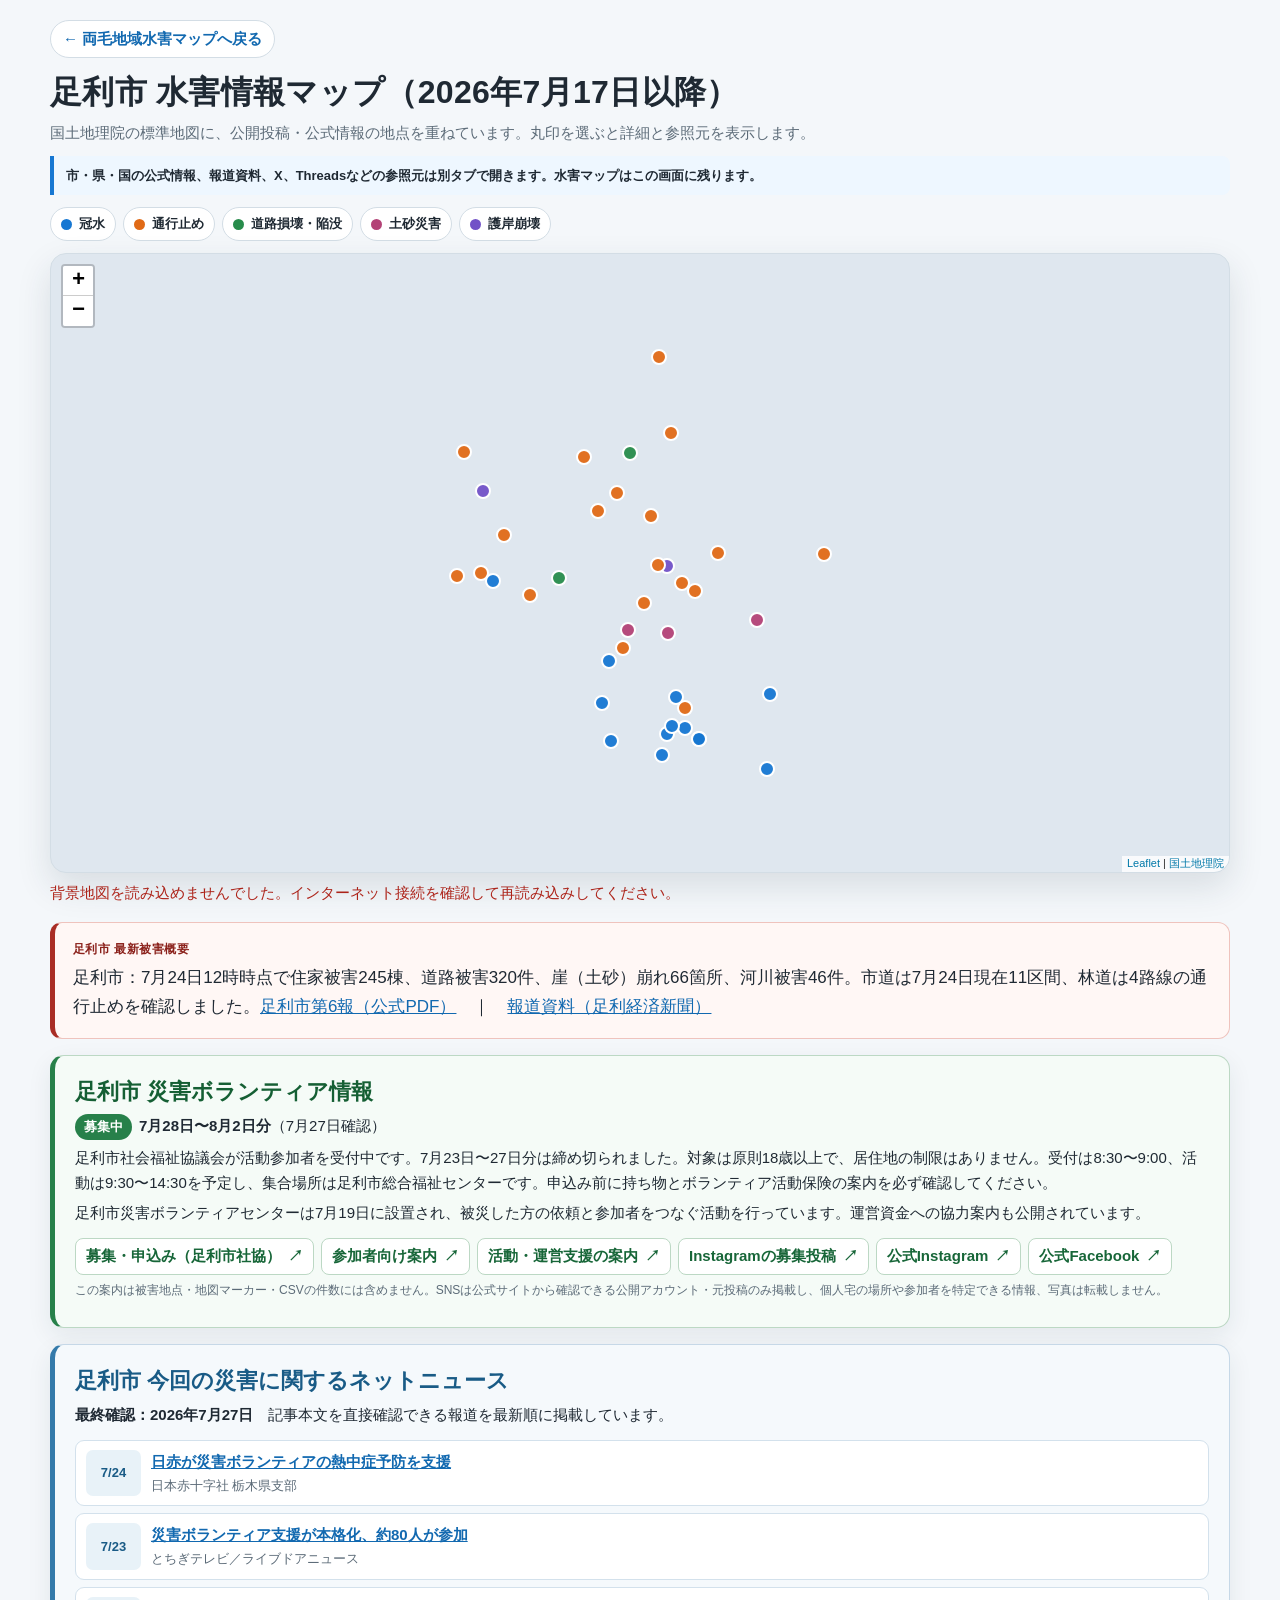
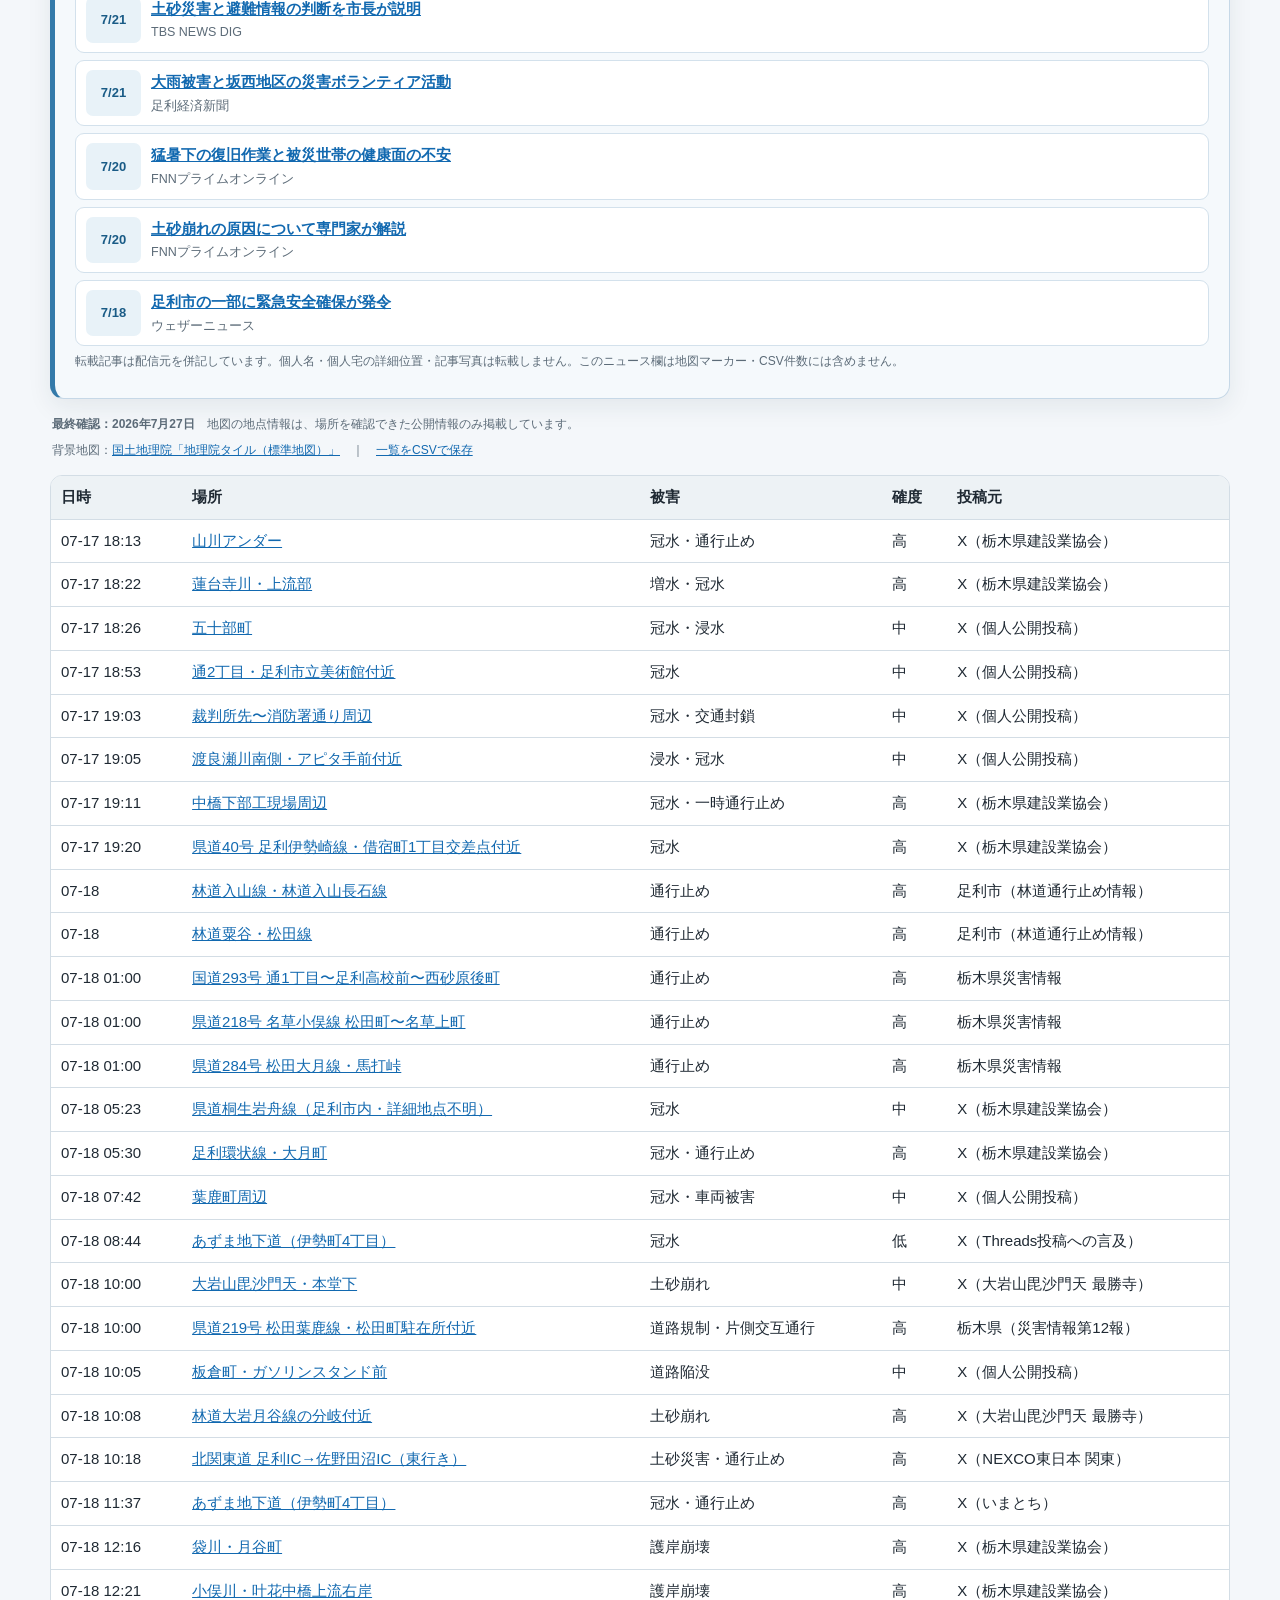
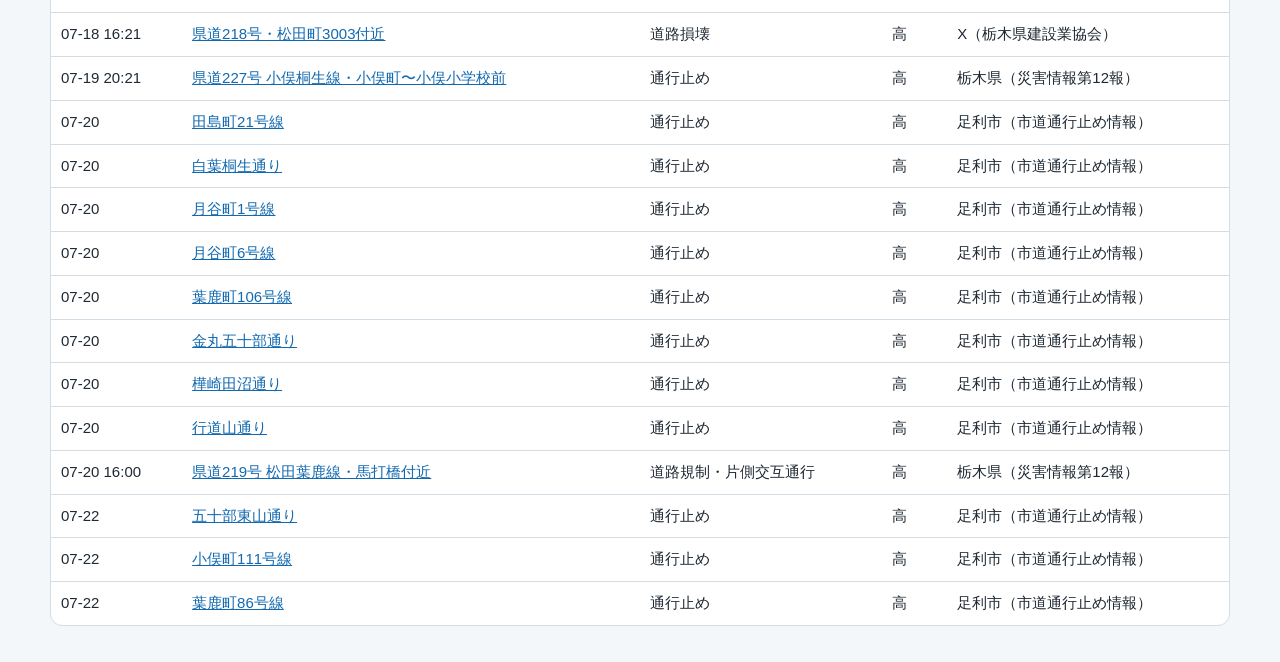
==== commit dd9fdfa8: "Update Ryomo flood maps for July 27" ====
--- a/ashikaga-flood-map.html
+++ b/ashikaga-flood-map.html
@@ -681,7 +681,7 @@
 <!-- 毎朝、足利市のみ災害ボランティア募集・活動情報と公式SNSリンクを更新する。被害地点データには含めない -->
 <section class="volunteer-card" aria-labelledby="volunteer-title">
   <h2 id="volunteer-title">足利市 災害ボランティア情報</h2>
-  <p><span class="volunteer-status">募集中</span><strong>7月28日〜8月2日分</strong>（7月26日確認）</p>
+  <p><span class="volunteer-status">募集中</span><strong>7月28日〜8月2日分</strong>（7月27日確認）</p>
   <p>足利市社会福祉協議会が活動参加者を受付中です。7月23日〜27日分は締め切られました。対象は原則18歳以上で、居住地の制限はありません。受付は8:30〜9:00、活動は9:30〜14:30を予定し、集合場所は足利市総合福祉センターです。申込み前に持ち物とボランティア活動保険の案内を必ず確認してください。</p>
   <p>足利市災害ボランティアセンターは7月19日に設置され、被災した方の依頼と参加者をつなぐ活動を行っています。運営資金への協力案内も公開されています。</p>
   <div class="volunteer-links" aria-label="災害ボランティアの参照元">
@@ -697,7 +697,7 @@
 <!-- 毎朝、足利市の今回の豪雨災害に関するネットニュースを検索し、最新順に更新する。被害地点データには含めない -->
 <section class="news-card" aria-labelledby="disaster-news-title">
   <h2 id="disaster-news-title">足利市 今回の災害に関するネットニュース</h2>
-  <p><strong>最終確認：2026年7月26日</strong>　記事本文を直接確認できる報道を最新順に掲載しています。</p>
+  <p><strong>最終確認：2026年7月27日</strong>　記事本文を直接確認できる報道を最新順に掲載しています。</p>
   <ol class="news-list">
     <li><time datetime="2026-07-24">7/24</time><a href="https://www.jrc.or.jp/chapter/tochigi/about/topics/2026/0724_054506.html" target="_blank" rel="noopener noreferrer">日赤が災害ボランティアの熱中症予防を支援</a><small>日本赤十字社 栃木県支部</small></li>
     <li><time datetime="2026-07-23">7/23</time><a href="https://news.livedoor.com/article/detail/31899975/" target="_blank" rel="noopener noreferrer">災害ボランティア支援が本格化、約80人が参加</a><small>とちぎテレビ／ライブドアニュース</small></li>
@@ -709,7 +709,7 @@
   </ol>
   <p class="news-note">転載記事は配信元を併記しています。個人名・個人宅の詳細位置・記事写真は転載しません。このニュース欄は地図マーカー・CSV件数には含めません。</p>
 </section>
-<p class="source"><strong>最終確認：2026年7月26日</strong>　地図の地点情報は、場所を確認できた公開情報のみ掲載しています。</p>
+<p class="source"><strong>最終確認：2026年7月27日</strong>　地図の地点情報は、場所を確認できた公開情報のみ掲載しています。</p>
 <p class="source">背景地図：<a href="https://maps.gsi.go.jp/development/ichiran.html" target="_blank" rel="noopener noreferrer">国土地理院「地理院タイル（標準地図）」</a>　｜　<a href="ashikaga-flood-incidents.csv" download>一覧をCSVで保存</a></p>
 <div class="table-wrap"><table><thead><tr><th>日時</th><th>場所</th><th>被害</th><th>確度</th><th>投稿元</th></tr></thead><tbody id="rows"></tbody></table></div>
 </main>
@@ -752,6 +752,9 @@
  {"id":38,"time":"2026-07-20 16:00","source":"栃木県（災害情報第12報）","place":"県道219号 松田葉鹿線・馬打橋付近","damage":"道路規制・片側交互通行","status":"片側交互通行は7月20日16:00解除","confidence":"高","lat":36.398274,"lon":139.431758,"precision":"施設周辺概略点","url":"https://portal.bousai-tochigi.jp/Disaster/DisasterDetails/202600313.html","note":"栃木県第12報で解除を確認"},
  {"id":39,"time":"2026-07-19 20:21","source":"栃木県（災害情報第12報）","place":"県道227号 小俣桐生線・小俣町〜小俣小学校前","damage":"通行止め","status":"通行止めは7月19日20:21解除","confidence":"高","lat":36.375378,"lon":139.376663,"precision":"施設・路線代表点","url":"https://portal.bousai-tochigi.jp/Disaster/DisasterDetails/202600313.html","note":"栃木県第12報で解除を確認"}
 );
+[1,24,25,26,27,28,29,30,31,35,36].forEach(id=>Object.assign(incidents.find(d=>d.id===id),{note:"7月27日に足利市公式ページを再確認（一覧は7月24日更新）。通行止め継続"}));
+[8,32,33].forEach(id=>Object.assign(incidents.find(d=>d.id===id),{note:"7月27日に足利市公式ページを再確認。林道通行止め継続、解除発表は未確認"}));
+Object.assign(incidents.find(d=>d.id===37),{note:"7月27日に栃木県第12報を再確認。片側交互通行の解除発表は未確認"});
 const escapeHtml=s=>String(s).replace(/[&<>"']/g,c=>({"&":"&amp;","<":"&lt;",">":"&gt;",'"':"&quot;","'":"&#39;"}[c]));
 const category=d=>d.damage.includes("護岸")?"bank":d.damage.includes("陥没")||d.damage.includes("損壊")?"road":d.damage.includes("土砂")?"landslide":d.damage.includes("道路規制")||d.damage.includes("通行止め")&&!d.damage.includes("冠水")?"closed":"flood";
 const colors={flood:"#1677d2",closed:"#e06a16",road:"#278c4b",landslide:"#b34276",bank:"#7252c7"};
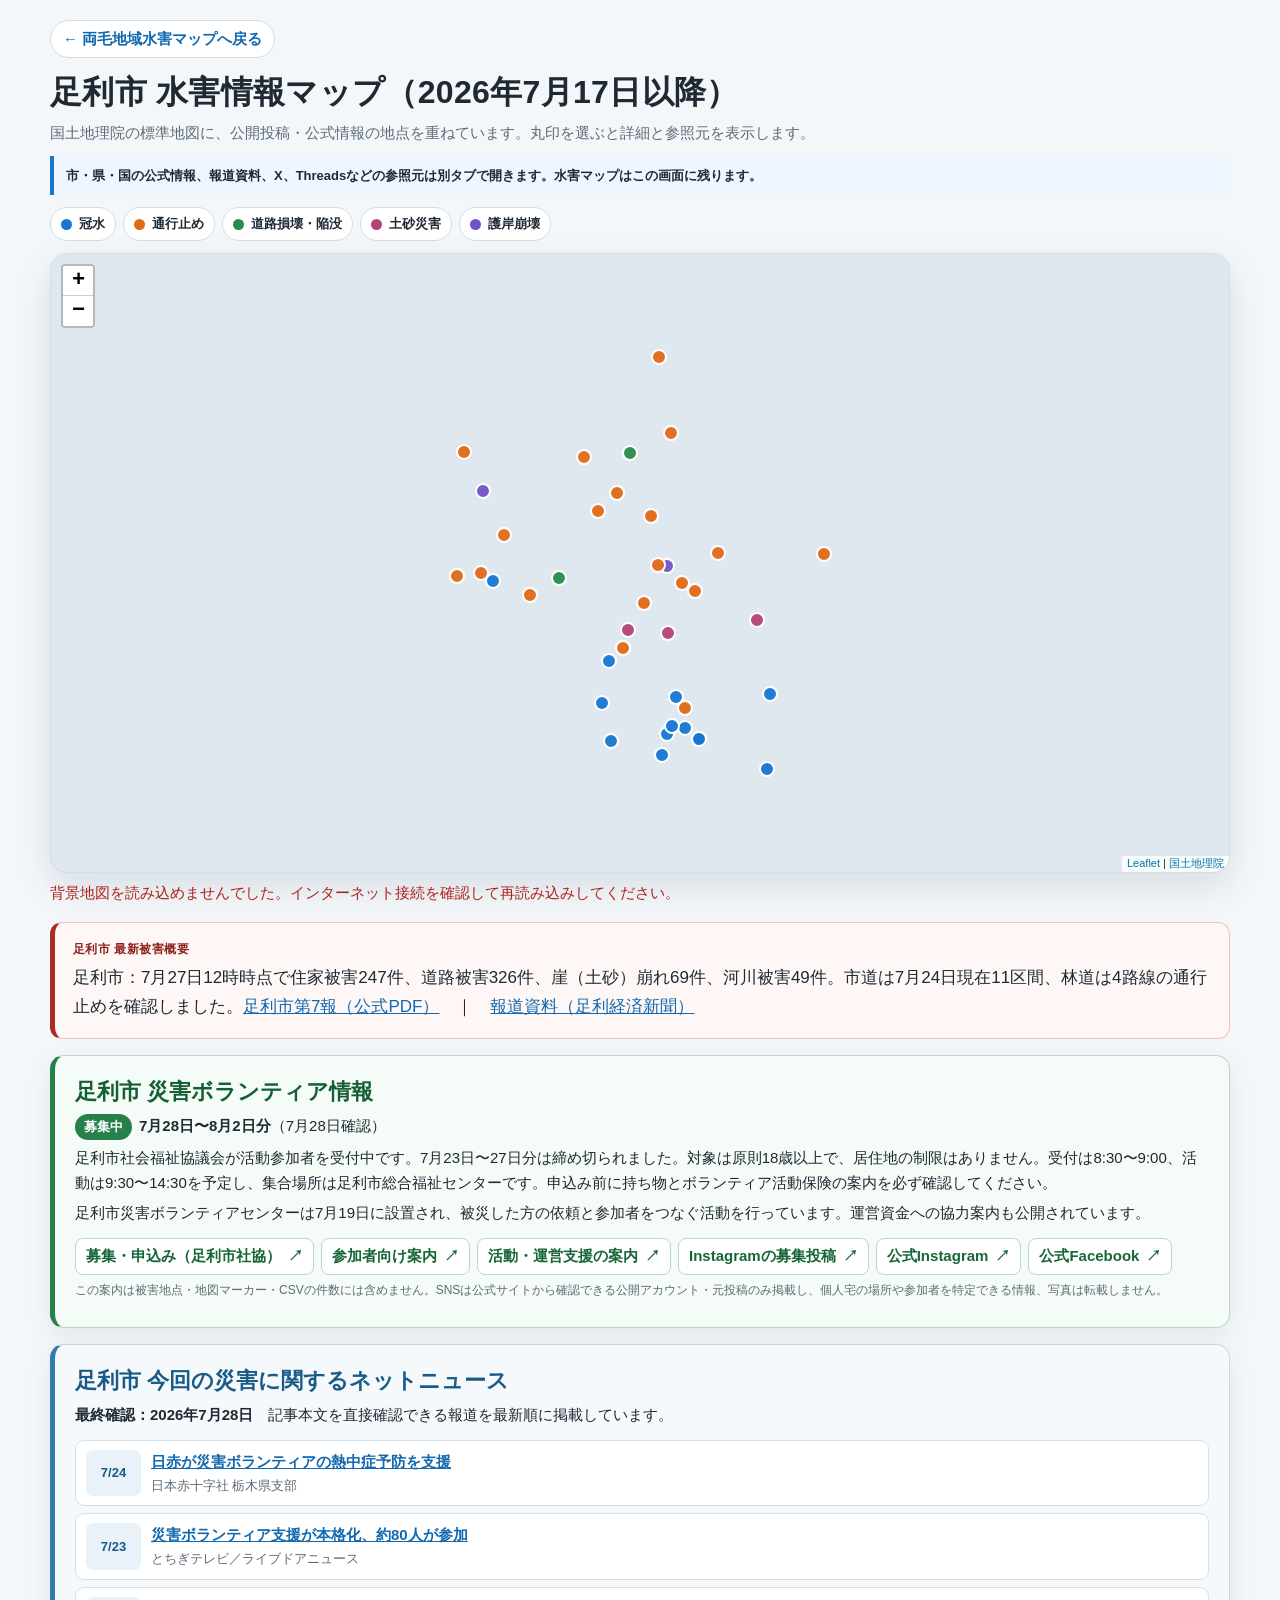
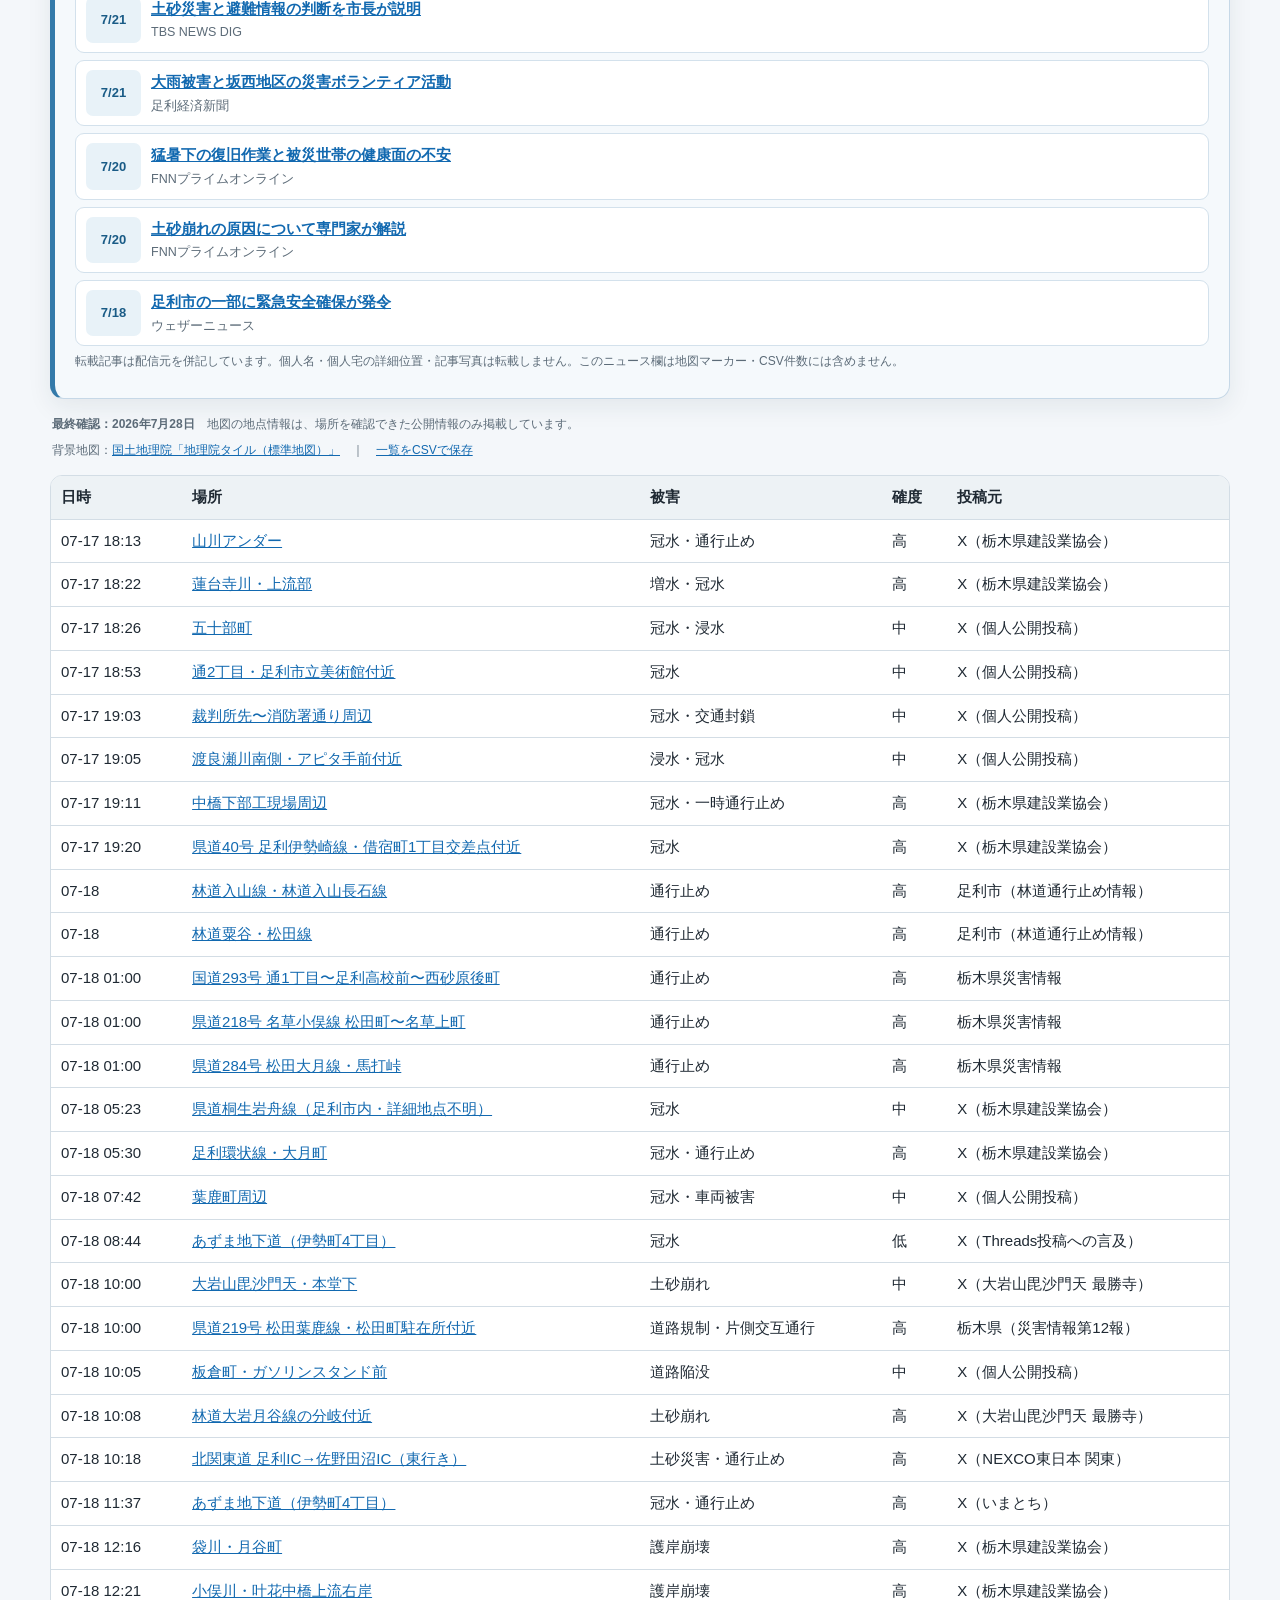
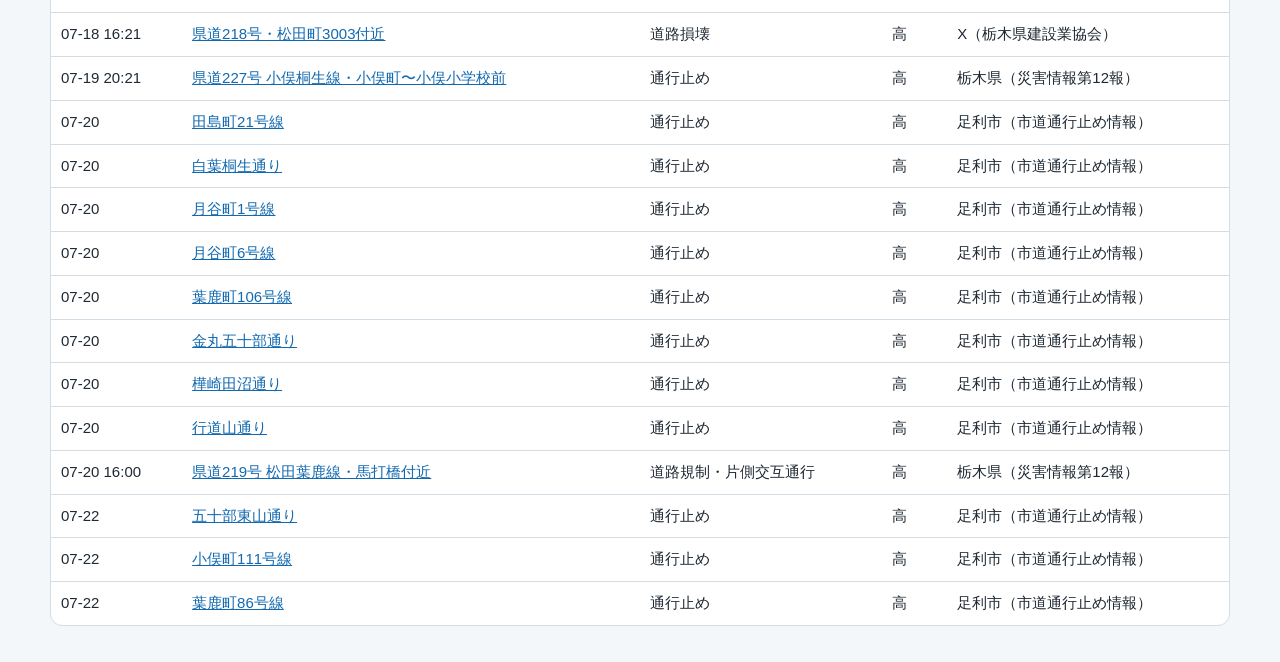
==== commit f6cc41a6: "Update Ryomo flood maps for July 28" ====
--- a/ashikaga-flood-map.html
+++ b/ashikaga-flood-map.html
@@ -677,11 +677,11 @@
 <div id="map" role="application" aria-label="国土地理院標準地図を背景にした足利市水害情報地図"></div>
 <p id="map-error" class="map-error">背景地図を読み込めませんでした。インターネット接続を確認して再読み込みしてください。</p>
 <!-- 毎日の水害情報更新でも、公式発表と報道資料の両リンクを保持する -->
-<p class="latest-report">足利市：7月24日12時時点で住家被害245棟、道路被害320件、崖（土砂）崩れ66箇所、河川被害46件。市道は7月24日現在11区間、林道は4路線の通行止めを確認しました。<a href="https://www.city.ashikaga.tochigi.jp/manage/contents/upload/6a630398b6ae4.pdf" target="_blank" rel="noopener noreferrer">足利市第6報（公式PDF）</a>　｜　<a href="https://ashikaga.keizai.biz/headline/1109/" target="_blank" rel="noopener noreferrer">報道資料（足利経済新聞）</a></p>
+<p class="latest-report">足利市：7月27日12時時点で住家被害247件、道路被害326件、崖（土砂）崩れ69件、河川被害49件。市道は7月24日現在11区間、林道は4路線の通行止めを確認しました。<a href="https://www.city.ashikaga.tochigi.jp/manage/contents/upload/6a66fbfb46337.pdf" target="_blank" rel="noopener noreferrer">足利市第7報（公式PDF）</a>　｜　<a href="https://ashikaga.keizai.biz/headline/1109/" target="_blank" rel="noopener noreferrer">報道資料（足利経済新聞）</a></p>
 <!-- 毎朝、足利市のみ災害ボランティア募集・活動情報と公式SNSリンクを更新する。被害地点データには含めない -->
 <section class="volunteer-card" aria-labelledby="volunteer-title">
   <h2 id="volunteer-title">足利市 災害ボランティア情報</h2>
-  <p><span class="volunteer-status">募集中</span><strong>7月28日〜8月2日分</strong>（7月27日確認）</p>
+  <p><span class="volunteer-status">募集中</span><strong>7月28日〜8月2日分</strong>（7月28日確認）</p>
   <p>足利市社会福祉協議会が活動参加者を受付中です。7月23日〜27日分は締め切られました。対象は原則18歳以上で、居住地の制限はありません。受付は8:30〜9:00、活動は9:30〜14:30を予定し、集合場所は足利市総合福祉センターです。申込み前に持ち物とボランティア活動保険の案内を必ず確認してください。</p>
   <p>足利市災害ボランティアセンターは7月19日に設置され、被災した方の依頼と参加者をつなぐ活動を行っています。運営資金への協力案内も公開されています。</p>
   <div class="volunteer-links" aria-label="災害ボランティアの参照元">
@@ -697,7 +697,7 @@
 <!-- 毎朝、足利市の今回の豪雨災害に関するネットニュースを検索し、最新順に更新する。被害地点データには含めない -->
 <section class="news-card" aria-labelledby="disaster-news-title">
   <h2 id="disaster-news-title">足利市 今回の災害に関するネットニュース</h2>
-  <p><strong>最終確認：2026年7月27日</strong>　記事本文を直接確認できる報道を最新順に掲載しています。</p>
+  <p><strong>最終確認：2026年7月28日</strong>　記事本文を直接確認できる報道を最新順に掲載しています。</p>
   <ol class="news-list">
     <li><time datetime="2026-07-24">7/24</time><a href="https://www.jrc.or.jp/chapter/tochigi/about/topics/2026/0724_054506.html" target="_blank" rel="noopener noreferrer">日赤が災害ボランティアの熱中症予防を支援</a><small>日本赤十字社 栃木県支部</small></li>
     <li><time datetime="2026-07-23">7/23</time><a href="https://news.livedoor.com/article/detail/31899975/" target="_blank" rel="noopener noreferrer">災害ボランティア支援が本格化、約80人が参加</a><small>とちぎテレビ／ライブドアニュース</small></li>
@@ -709,7 +709,7 @@
   </ol>
   <p class="news-note">転載記事は配信元を併記しています。個人名・個人宅の詳細位置・記事写真は転載しません。このニュース欄は地図マーカー・CSV件数には含めません。</p>
 </section>
-<p class="source"><strong>最終確認：2026年7月27日</strong>　地図の地点情報は、場所を確認できた公開情報のみ掲載しています。</p>
+<p class="source"><strong>最終確認：2026年7月28日</strong>　地図の地点情報は、場所を確認できた公開情報のみ掲載しています。</p>
 <p class="source">背景地図：<a href="https://maps.gsi.go.jp/development/ichiran.html" target="_blank" rel="noopener noreferrer">国土地理院「地理院タイル（標準地図）」</a>　｜　<a href="ashikaga-flood-incidents.csv" download>一覧をCSVで保存</a></p>
 <div class="table-wrap"><table><thead><tr><th>日時</th><th>場所</th><th>被害</th><th>確度</th><th>投稿元</th></tr></thead><tbody id="rows"></tbody></table></div>
 </main>
@@ -752,9 +752,9 @@
  {"id":38,"time":"2026-07-20 16:00","source":"栃木県（災害情報第12報）","place":"県道219号 松田葉鹿線・馬打橋付近","damage":"道路規制・片側交互通行","status":"片側交互通行は7月20日16:00解除","confidence":"高","lat":36.398274,"lon":139.431758,"precision":"施設周辺概略点","url":"https://portal.bousai-tochigi.jp/Disaster/DisasterDetails/202600313.html","note":"栃木県第12報で解除を確認"},
  {"id":39,"time":"2026-07-19 20:21","source":"栃木県（災害情報第12報）","place":"県道227号 小俣桐生線・小俣町〜小俣小学校前","damage":"通行止め","status":"通行止めは7月19日20:21解除","confidence":"高","lat":36.375378,"lon":139.376663,"precision":"施設・路線代表点","url":"https://portal.bousai-tochigi.jp/Disaster/DisasterDetails/202600313.html","note":"栃木県第12報で解除を確認"}
 );
-[1,24,25,26,27,28,29,30,31,35,36].forEach(id=>Object.assign(incidents.find(d=>d.id===id),{note:"7月27日に足利市公式ページを再確認（一覧は7月24日更新）。通行止め継続"}));
-[8,32,33].forEach(id=>Object.assign(incidents.find(d=>d.id===id),{note:"7月27日に足利市公式ページを再確認。林道通行止め継続、解除発表は未確認"}));
-Object.assign(incidents.find(d=>d.id===37),{note:"7月27日に栃木県第12報を再確認。片側交互通行の解除発表は未確認"});
+[1,24,25,26,27,28,29,30,31,35,36].forEach(id=>Object.assign(incidents.find(d=>d.id===id),{note:"7月28日に足利市公式ページを再確認（一覧は7月24日更新）。通行止め継続"}));
+[8,32,33].forEach(id=>Object.assign(incidents.find(d=>d.id===id),{note:"7月28日に足利市公式ページを再確認。林道通行止め継続、解除発表は未確認"}));
+Object.assign(incidents.find(d=>d.id===37),{note:"7月28日に栃木県第12報を再確認。片側交互通行の解除発表は未確認"});
 const escapeHtml=s=>String(s).replace(/[&<>"']/g,c=>({"&":"&amp;","<":"&lt;",">":"&gt;",'"':"&quot;","'":"&#39;"}[c]));
 const category=d=>d.damage.includes("護岸")?"bank":d.damage.includes("陥没")||d.damage.includes("損壊")?"road":d.damage.includes("土砂")?"landslide":d.damage.includes("道路規制")||d.damage.includes("通行止め")&&!d.damage.includes("冠水")?"closed":"flood";
 const colors={flood:"#1677d2",closed:"#e06a16",road:"#278c4b",landslide:"#b34276",bank:"#7252c7"};
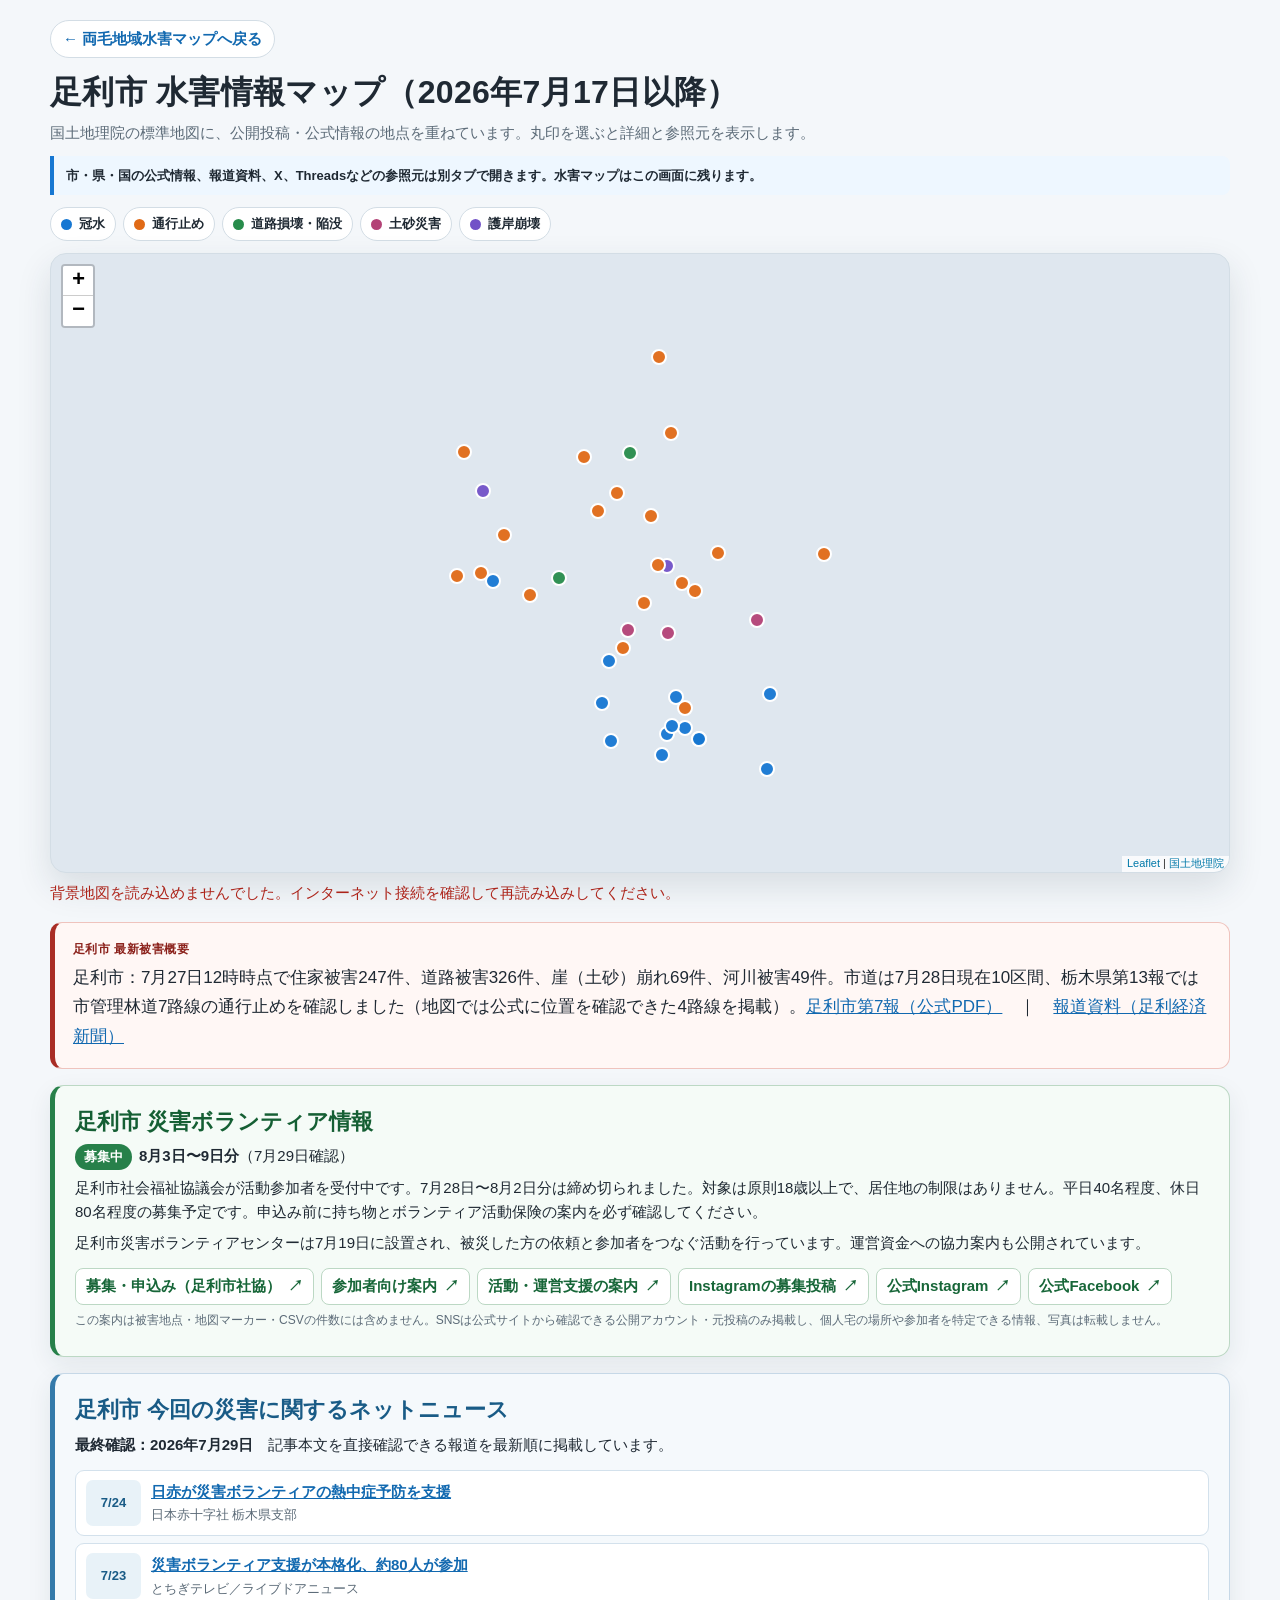
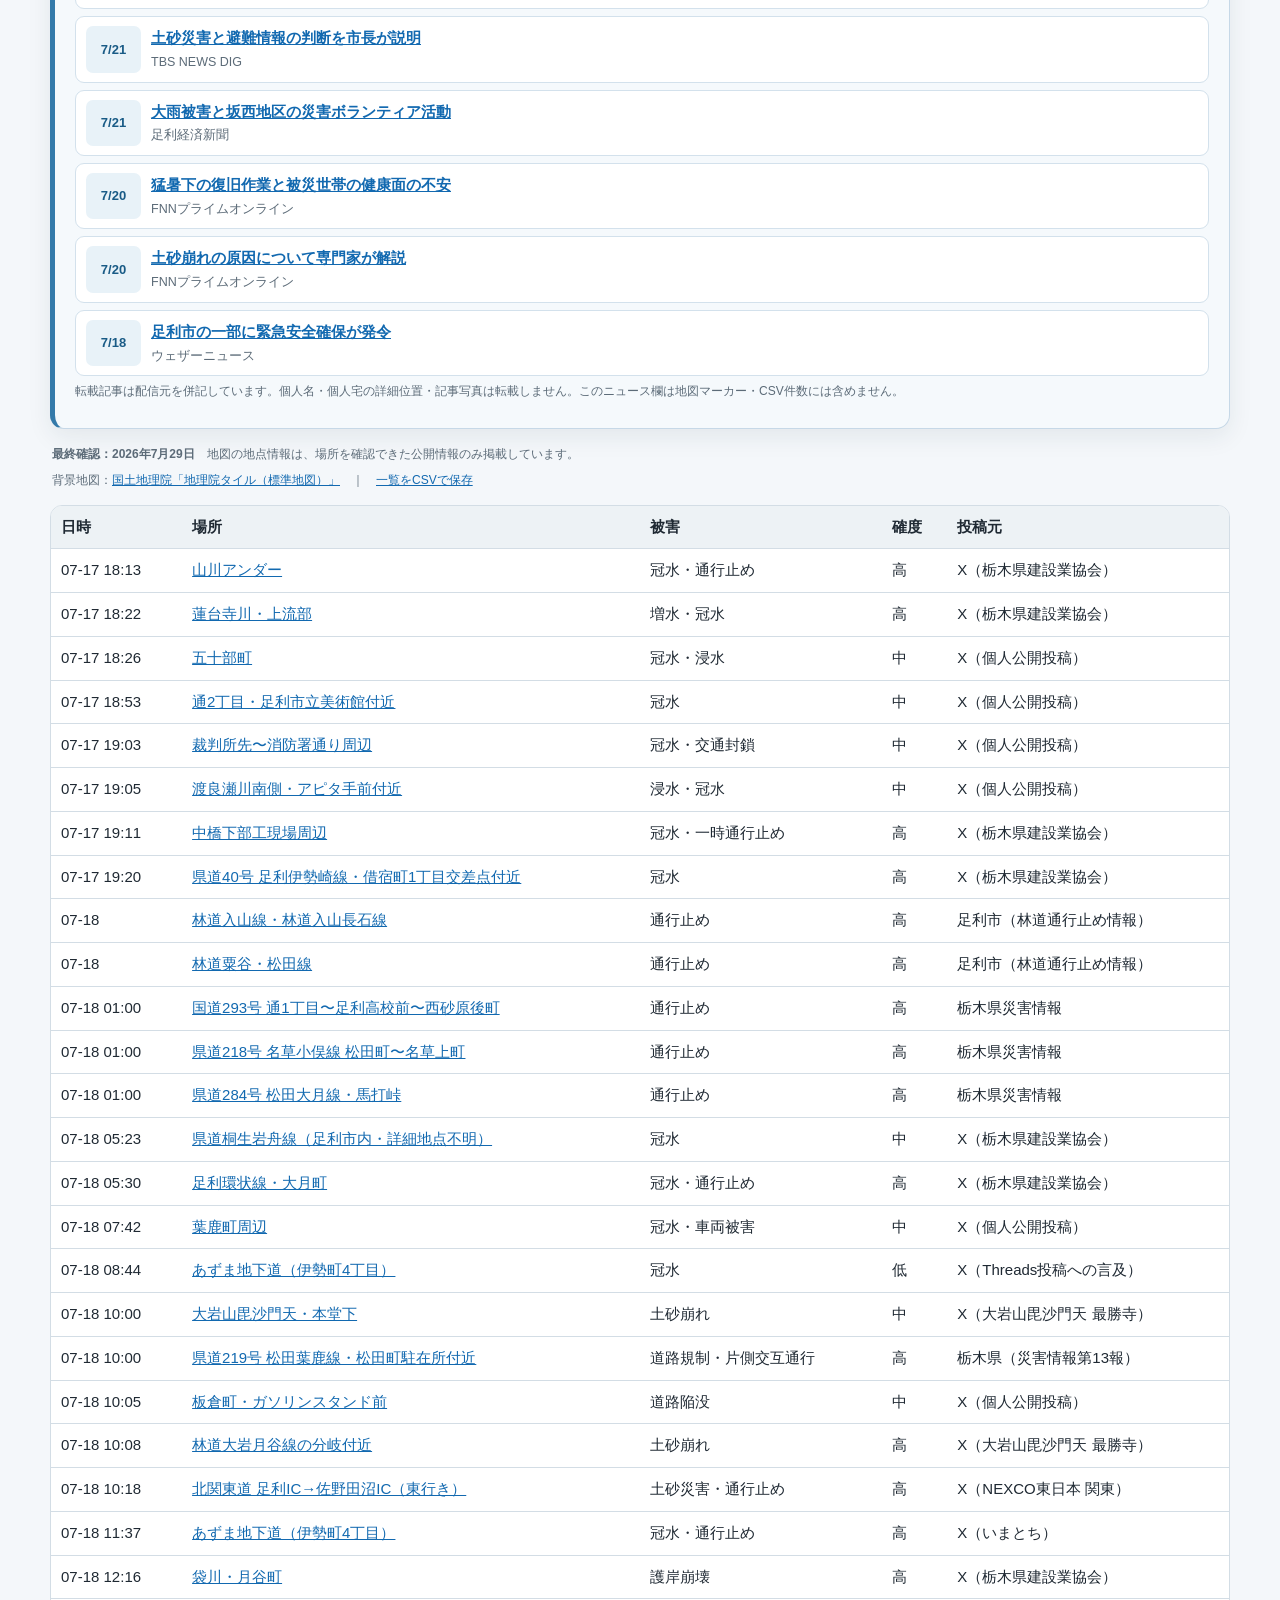
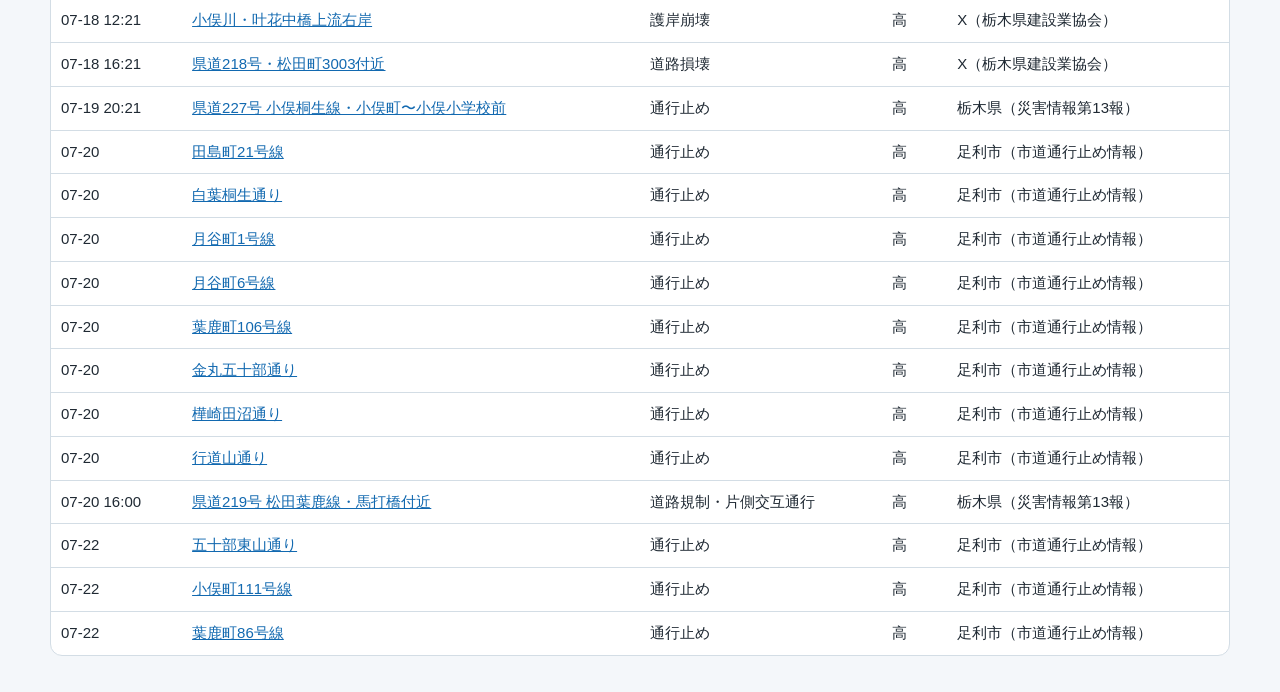
==== commit 94d6ba24: "Update Ryomo flood maps for July 29" ====
--- a/ashikaga-flood-map.html
+++ b/ashikaga-flood-map.html
@@ -677,15 +677,15 @@
 <div id="map" role="application" aria-label="国土地理院標準地図を背景にした足利市水害情報地図"></div>
 <p id="map-error" class="map-error">背景地図を読み込めませんでした。インターネット接続を確認して再読み込みしてください。</p>
 <!-- 毎日の水害情報更新でも、公式発表と報道資料の両リンクを保持する -->
-<p class="latest-report">足利市：7月27日12時時点で住家被害247件、道路被害326件、崖（土砂）崩れ69件、河川被害49件。市道は7月24日現在11区間、林道は4路線の通行止めを確認しました。<a href="https://www.city.ashikaga.tochigi.jp/manage/contents/upload/6a66fbfb46337.pdf" target="_blank" rel="noopener noreferrer">足利市第7報（公式PDF）</a>　｜　<a href="https://ashikaga.keizai.biz/headline/1109/" target="_blank" rel="noopener noreferrer">報道資料（足利経済新聞）</a></p>
+<p class="latest-report">足利市：7月27日12時時点で住家被害247件、道路被害326件、崖（土砂）崩れ69件、河川被害49件。市道は7月28日現在10区間、栃木県第13報では市管理林道7路線の通行止めを確認しました（地図では公式に位置を確認できた4路線を掲載）。<a href="https://www.city.ashikaga.tochigi.jp/manage/contents/upload/6a66fbfb46337.pdf" target="_blank" rel="noopener noreferrer">足利市第7報（公式PDF）</a>　｜　<a href="https://ashikaga.keizai.biz/headline/1109/" target="_blank" rel="noopener noreferrer">報道資料（足利経済新聞）</a></p>
 <!-- 毎朝、足利市のみ災害ボランティア募集・活動情報と公式SNSリンクを更新する。被害地点データには含めない -->
 <section class="volunteer-card" aria-labelledby="volunteer-title">
   <h2 id="volunteer-title">足利市 災害ボランティア情報</h2>
-  <p><span class="volunteer-status">募集中</span><strong>7月28日〜8月2日分</strong>（7月28日確認）</p>
-  <p>足利市社会福祉協議会が活動参加者を受付中です。7月23日〜27日分は締め切られました。対象は原則18歳以上で、居住地の制限はありません。受付は8:30〜9:00、活動は9:30〜14:30を予定し、集合場所は足利市総合福祉センターです。申込み前に持ち物とボランティア活動保険の案内を必ず確認してください。</p>
+  <p><span class="volunteer-status">募集中</span><strong>8月3日〜9日分</strong>（7月29日確認）</p>
+  <p>足利市社会福祉協議会が活動参加者を受付中です。7月28日〜8月2日分は締め切られました。対象は原則18歳以上で、居住地の制限はありません。平日40名程度、休日80名程度の募集予定です。申込み前に持ち物とボランティア活動保険の案内を必ず確認してください。</p>
   <p>足利市災害ボランティアセンターは7月19日に設置され、被災した方の依頼と参加者をつなぐ活動を行っています。運営資金への協力案内も公開されています。</p>
   <div class="volunteer-links" aria-label="災害ボランティアの参照元">
-    <a href="https://www.ashikagashakyo.or.jp/important/73298" target="_blank" rel="noopener noreferrer">募集・申込み（足利市社協）</a>
+    <a href="https://www.ashikagashakyo.or.jp/news/info/73298" target="_blank" rel="noopener noreferrer">募集・申込み（足利市社協）</a>
     <a href="https://www.ashikagashakyo.or.jp/news/73325" target="_blank" rel="noopener noreferrer">参加者向け案内</a>
     <a href="https://www.ashikagashakyo.or.jp/news/73309" target="_blank" rel="noopener noreferrer">活動・運営支援の案内</a>
     <a href="https://www.instagram.com/p/DbA_vtskwFD/" target="_blank" rel="noopener noreferrer">Instagramの募集投稿</a>
@@ -697,7 +697,7 @@
 <!-- 毎朝、足利市の今回の豪雨災害に関するネットニュースを検索し、最新順に更新する。被害地点データには含めない -->
 <section class="news-card" aria-labelledby="disaster-news-title">
   <h2 id="disaster-news-title">足利市 今回の災害に関するネットニュース</h2>
-  <p><strong>最終確認：2026年7月28日</strong>　記事本文を直接確認できる報道を最新順に掲載しています。</p>
+  <p><strong>最終確認：2026年7月29日</strong>　記事本文を直接確認できる報道を最新順に掲載しています。</p>
   <ol class="news-list">
     <li><time datetime="2026-07-24">7/24</time><a href="https://www.jrc.or.jp/chapter/tochigi/about/topics/2026/0724_054506.html" target="_blank" rel="noopener noreferrer">日赤が災害ボランティアの熱中症予防を支援</a><small>日本赤十字社 栃木県支部</small></li>
     <li><time datetime="2026-07-23">7/23</time><a href="https://news.livedoor.com/article/detail/31899975/" target="_blank" rel="noopener noreferrer">災害ボランティア支援が本格化、約80人が参加</a><small>とちぎテレビ／ライブドアニュース</small></li>
@@ -709,7 +709,7 @@
   </ol>
   <p class="news-note">転載記事は配信元を併記しています。個人名・個人宅の詳細位置・記事写真は転載しません。このニュース欄は地図マーカー・CSV件数には含めません。</p>
 </section>
-<p class="source"><strong>最終確認：2026年7月28日</strong>　地図の地点情報は、場所を確認できた公開情報のみ掲載しています。</p>
+<p class="source"><strong>最終確認：2026年7月29日</strong>　地図の地点情報は、場所を確認できた公開情報のみ掲載しています。</p>
 <p class="source">背景地図：<a href="https://maps.gsi.go.jp/development/ichiran.html" target="_blank" rel="noopener noreferrer">国土地理院「地理院タイル（標準地図）」</a>　｜　<a href="ashikaga-flood-incidents.csv" download>一覧をCSVで保存</a></p>
 <div class="table-wrap"><table><thead><tr><th>日時</th><th>場所</th><th>被害</th><th>確度</th><th>投稿元</th></tr></thead><tbody id="rows"></tbody></table></div>
 </main>
@@ -755,6 +755,13 @@
 [1,24,25,26,27,28,29,30,31,35,36].forEach(id=>Object.assign(incidents.find(d=>d.id===id),{note:"7月28日に足利市公式ページを再確認（一覧は7月24日更新）。通行止め継続"}));
 [8,32,33].forEach(id=>Object.assign(incidents.find(d=>d.id===id),{note:"7月28日に足利市公式ページを再確認。林道通行止め継続、解除発表は未確認"}));
 Object.assign(incidents.find(d=>d.id===37),{note:"7月28日に栃木県第12報を再確認。片側交互通行の解除発表は未確認"});
+[1,24,25,26,27,28,29,30,31,35].forEach(id=>Object.assign(incidents.find(d=>d.id===id),{status:"7月17日大雨後の通行止め（7月28日現在）",note:"7月29日に足利市公式ページを再確認（一覧は7月28日更新）。通行止め継続"}));
+Object.assign(incidents.find(d=>d.id===36),{status:"7月28日までに現行一覧から削除",note:"足利市公式の7月28日更新一覧から削除。解除時刻は未公表"});
+[8,32,33].forEach(id=>Object.assign(incidents.find(d=>d.id===id),{note:"7月29日に足利市公式ページと栃木県第13報を再確認。県集計は市管理林道7路線が通行止め、地図は公式に位置を確認できた4路線を掲載"}));
+[37,38,39].forEach(id=>Object.assign(incidents.find(d=>d.id===id),{source:"栃木県（災害情報第13報）"}));
+Object.assign(incidents.find(d=>d.id===37),{status:"7月18日10:00から片側交互通行（7月27日12時現在）",note:"7月29日に栃木県第13報を再確認。片側交互通行の解除発表は未確認"});
+Object.assign(incidents.find(d=>d.id===38),{note:"栃木県第13報で7月20日16:00の解除を確認"});
+Object.assign(incidents.find(d=>d.id===39),{note:"栃木県第13報で7月19日20:21の解除を確認"});
 const escapeHtml=s=>String(s).replace(/[&<>"']/g,c=>({"&":"&amp;","<":"&lt;",">":"&gt;",'"':"&quot;","'":"&#39;"}[c]));
 const category=d=>d.damage.includes("護岸")?"bank":d.damage.includes("陥没")||d.damage.includes("損壊")?"road":d.damage.includes("土砂")?"landslide":d.damage.includes("道路規制")||d.damage.includes("通行止め")&&!d.damage.includes("冠水")?"closed":"flood";
 const colors={flood:"#1677d2",closed:"#e06a16",road:"#278c4b",landslide:"#b34276",bank:"#7252c7"};
